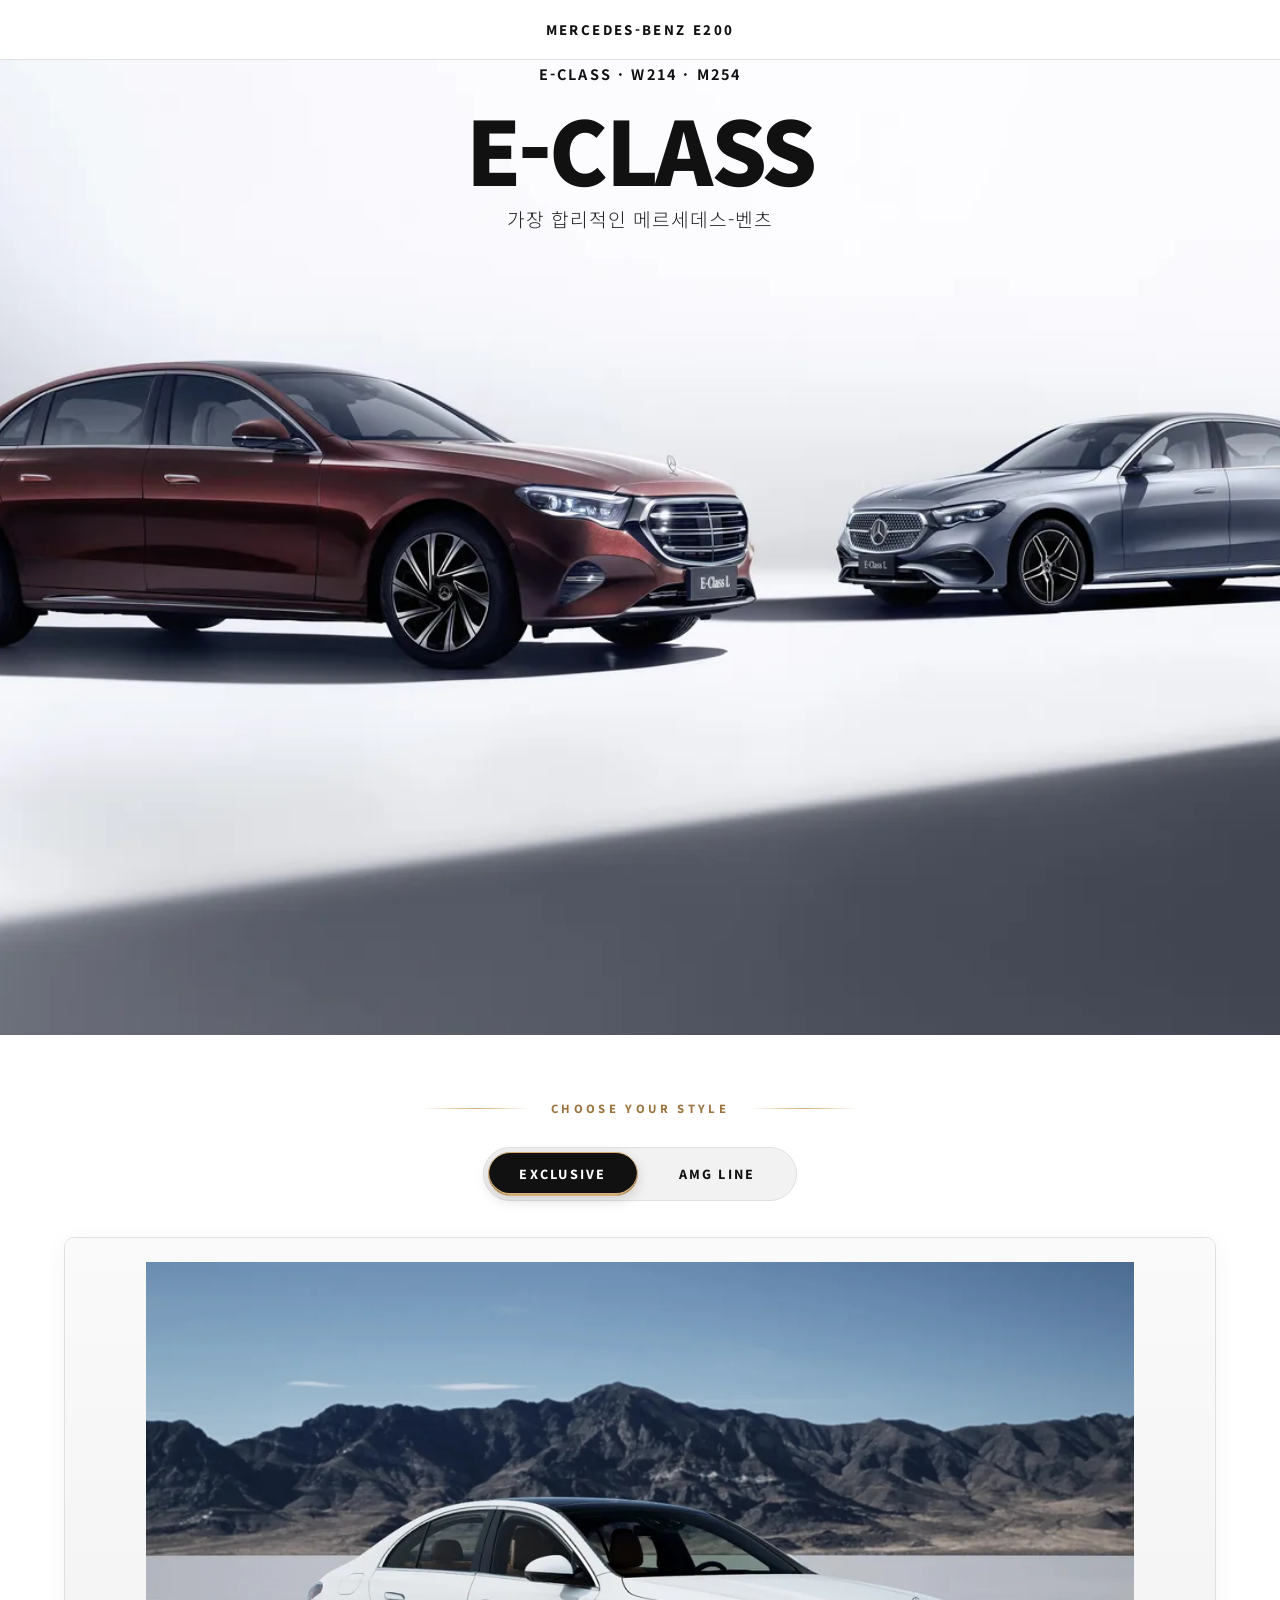
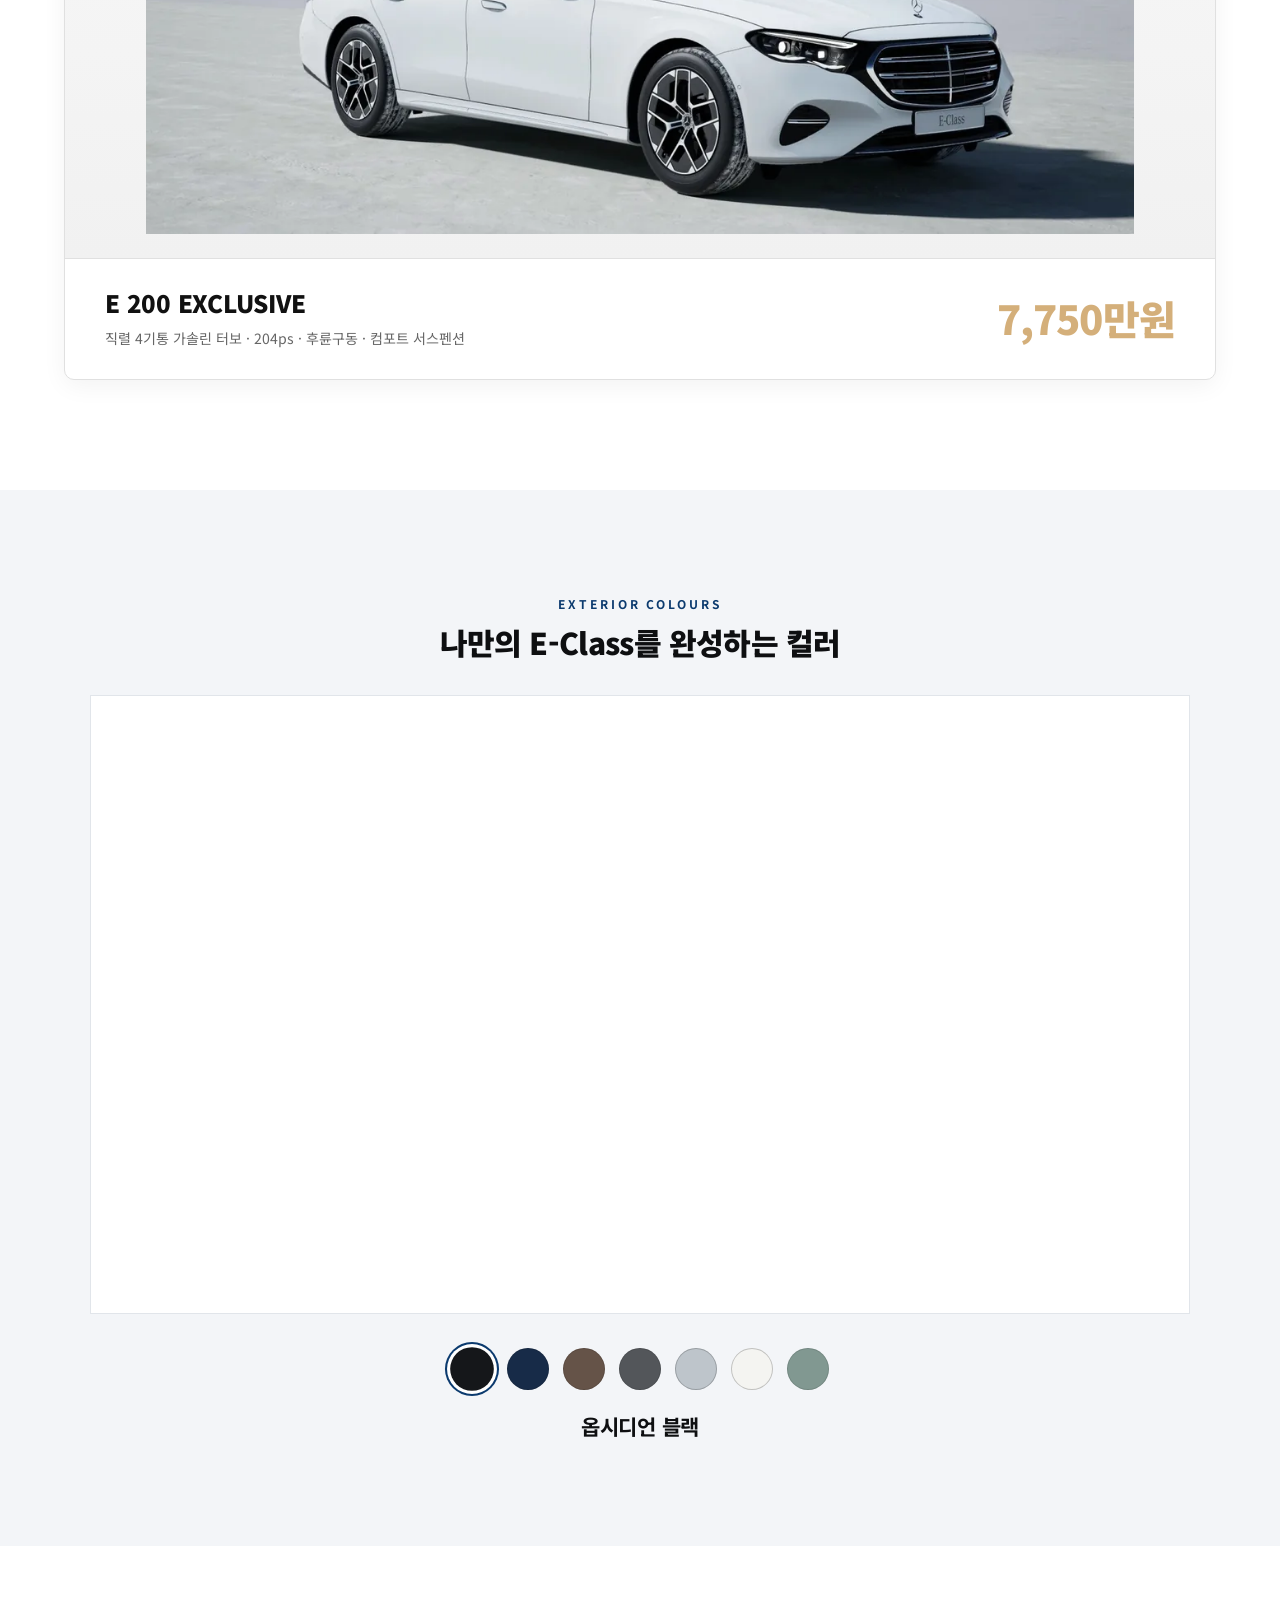
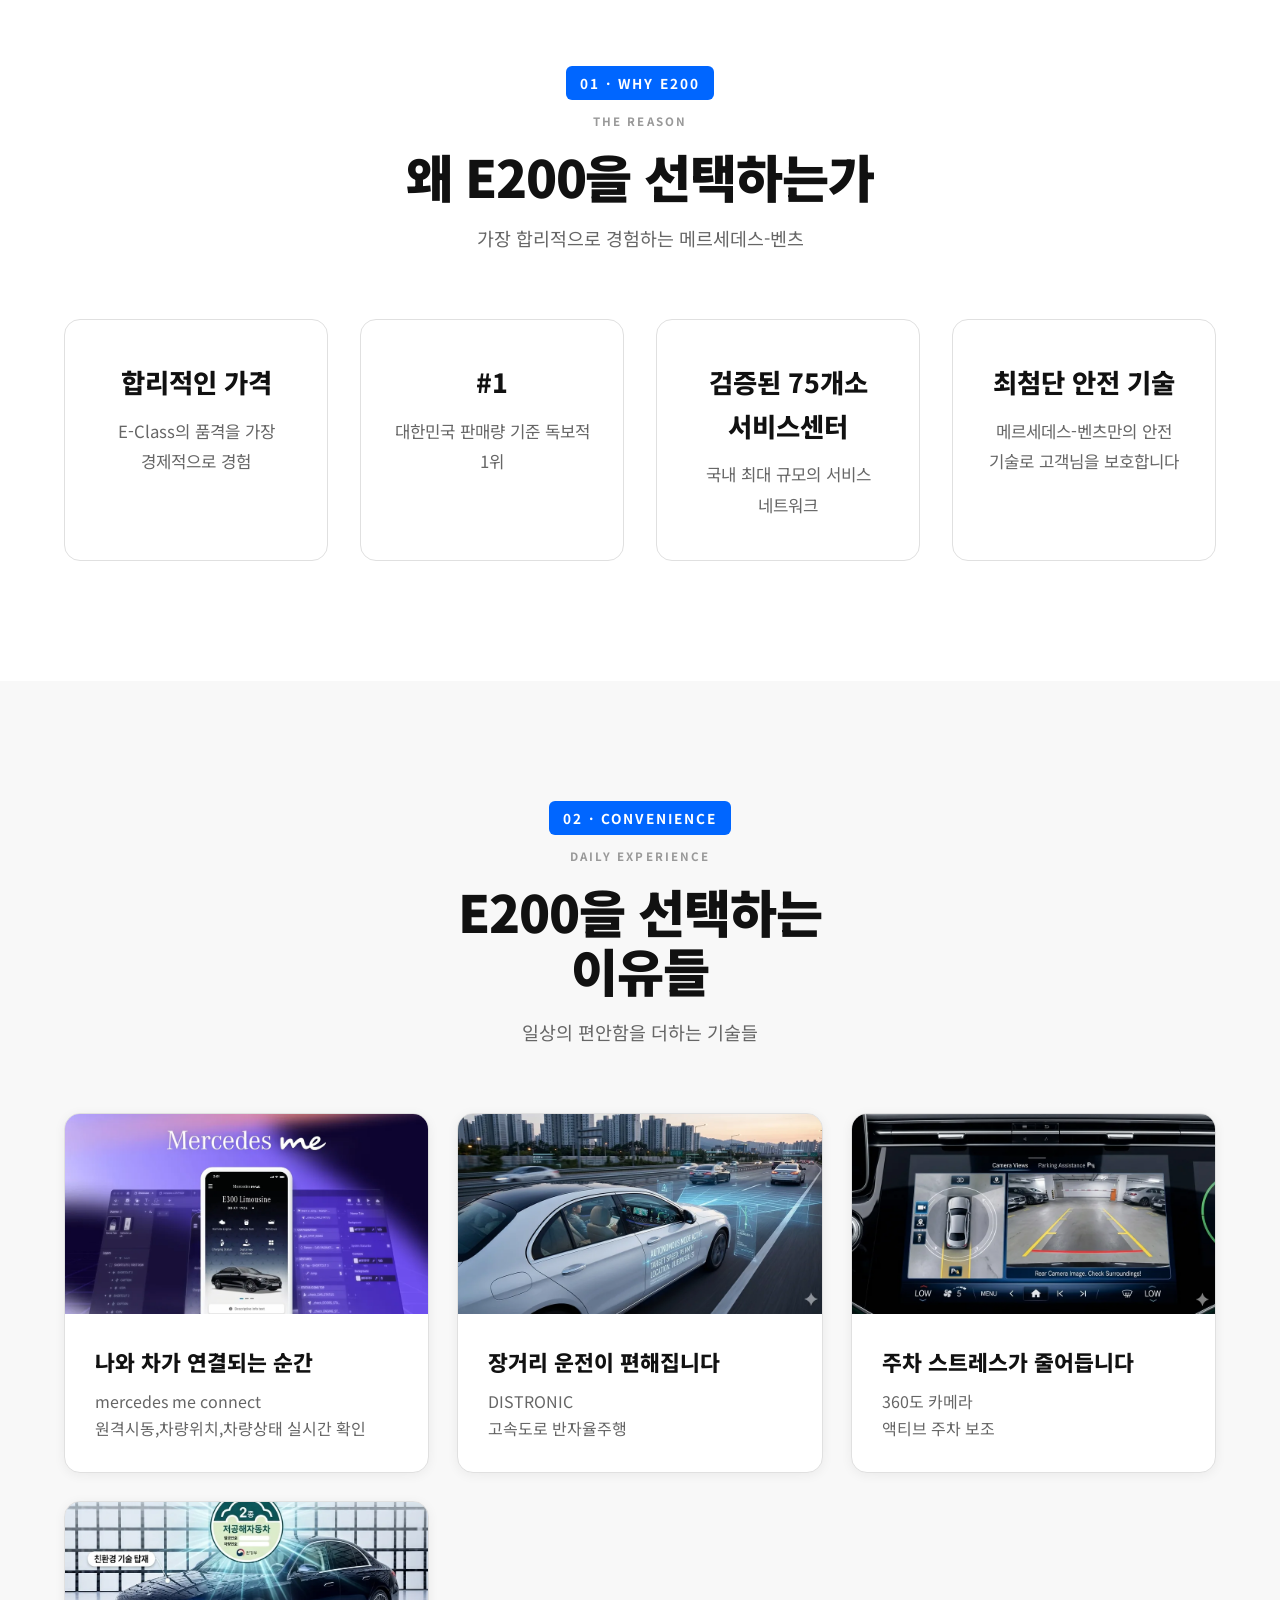
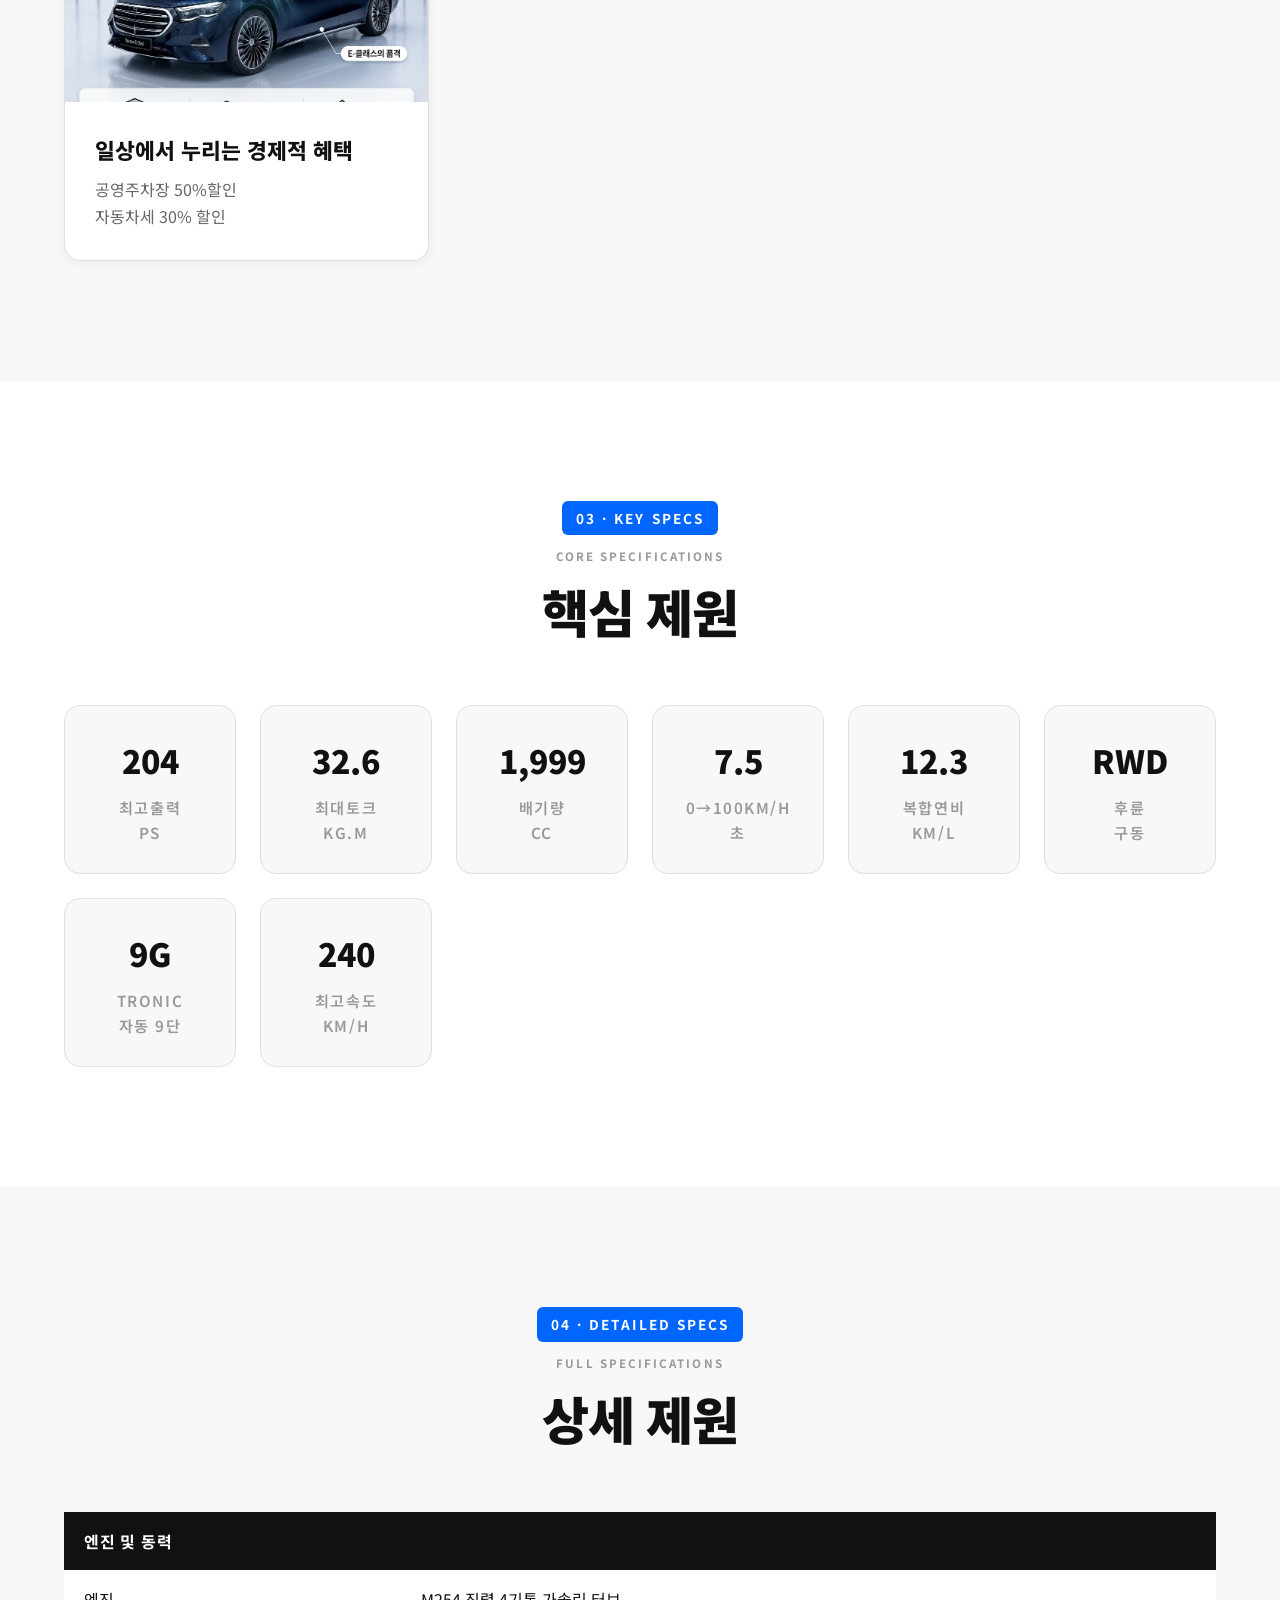
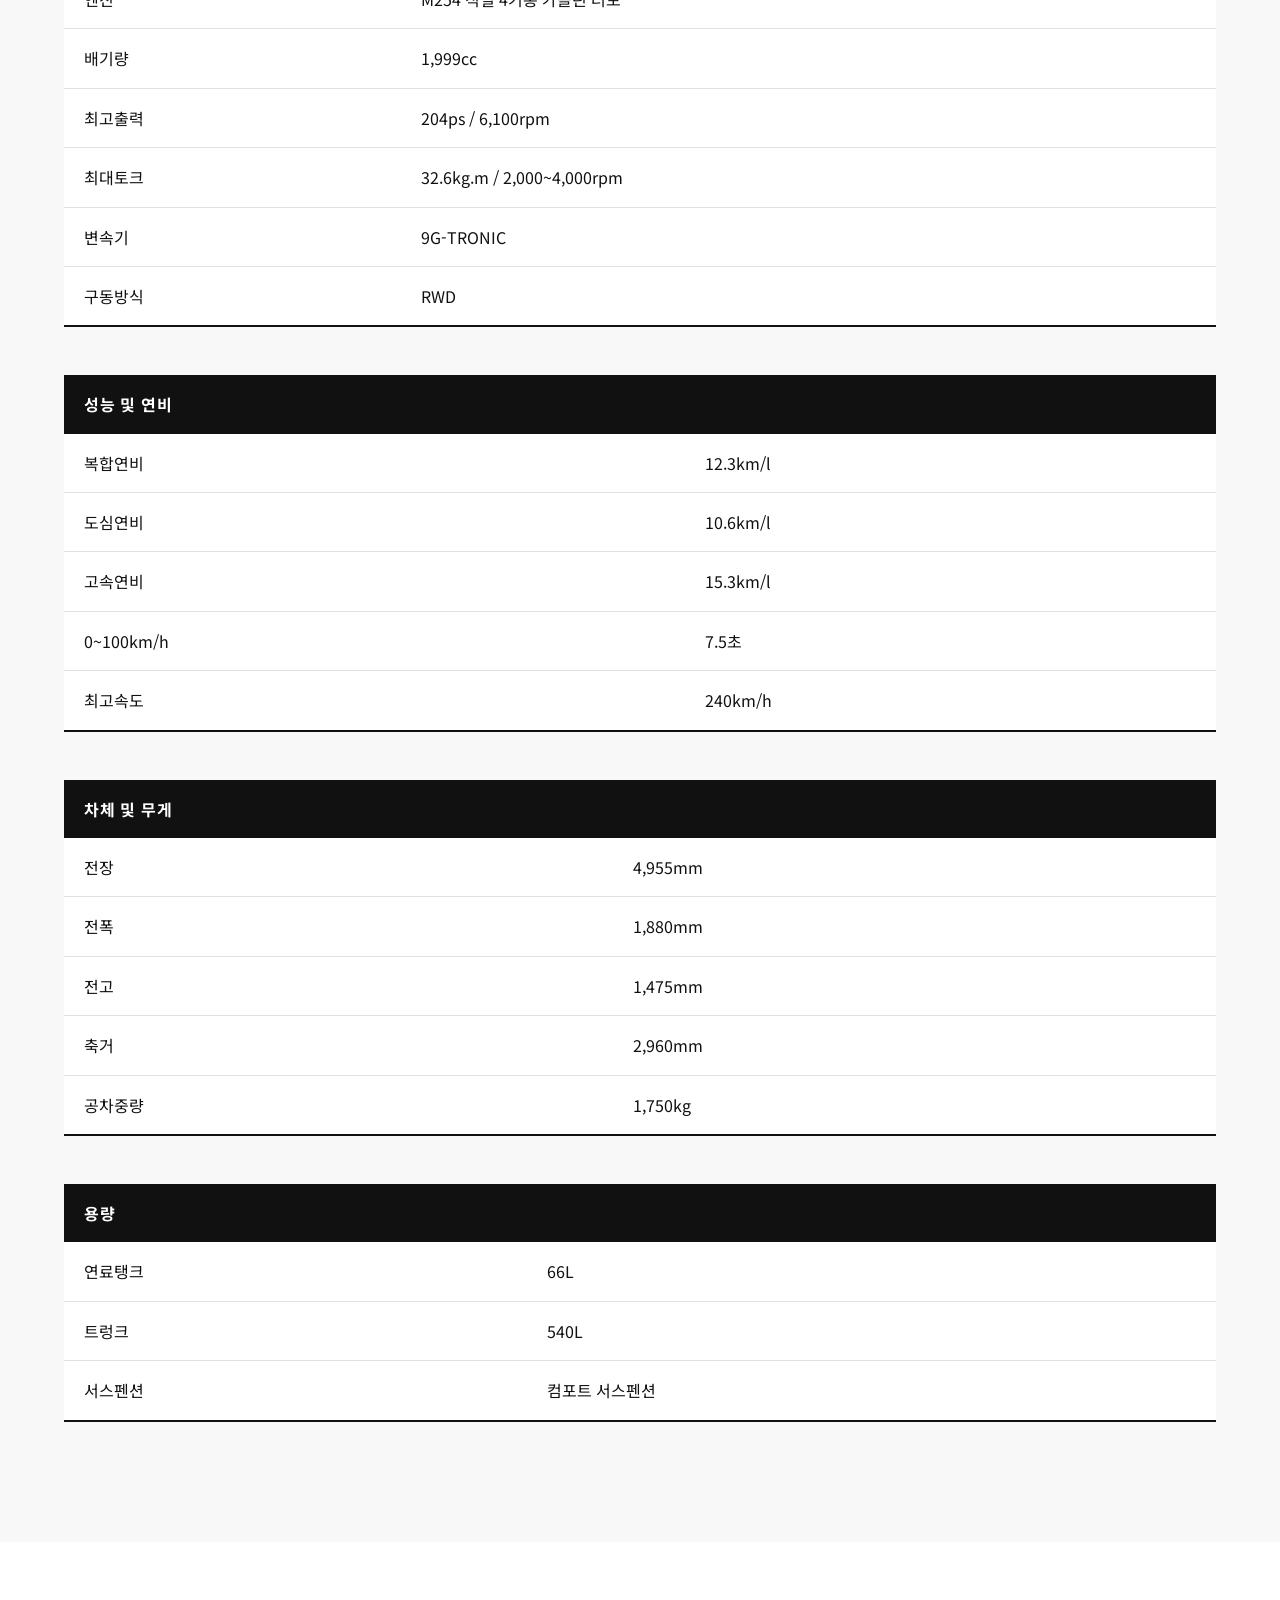
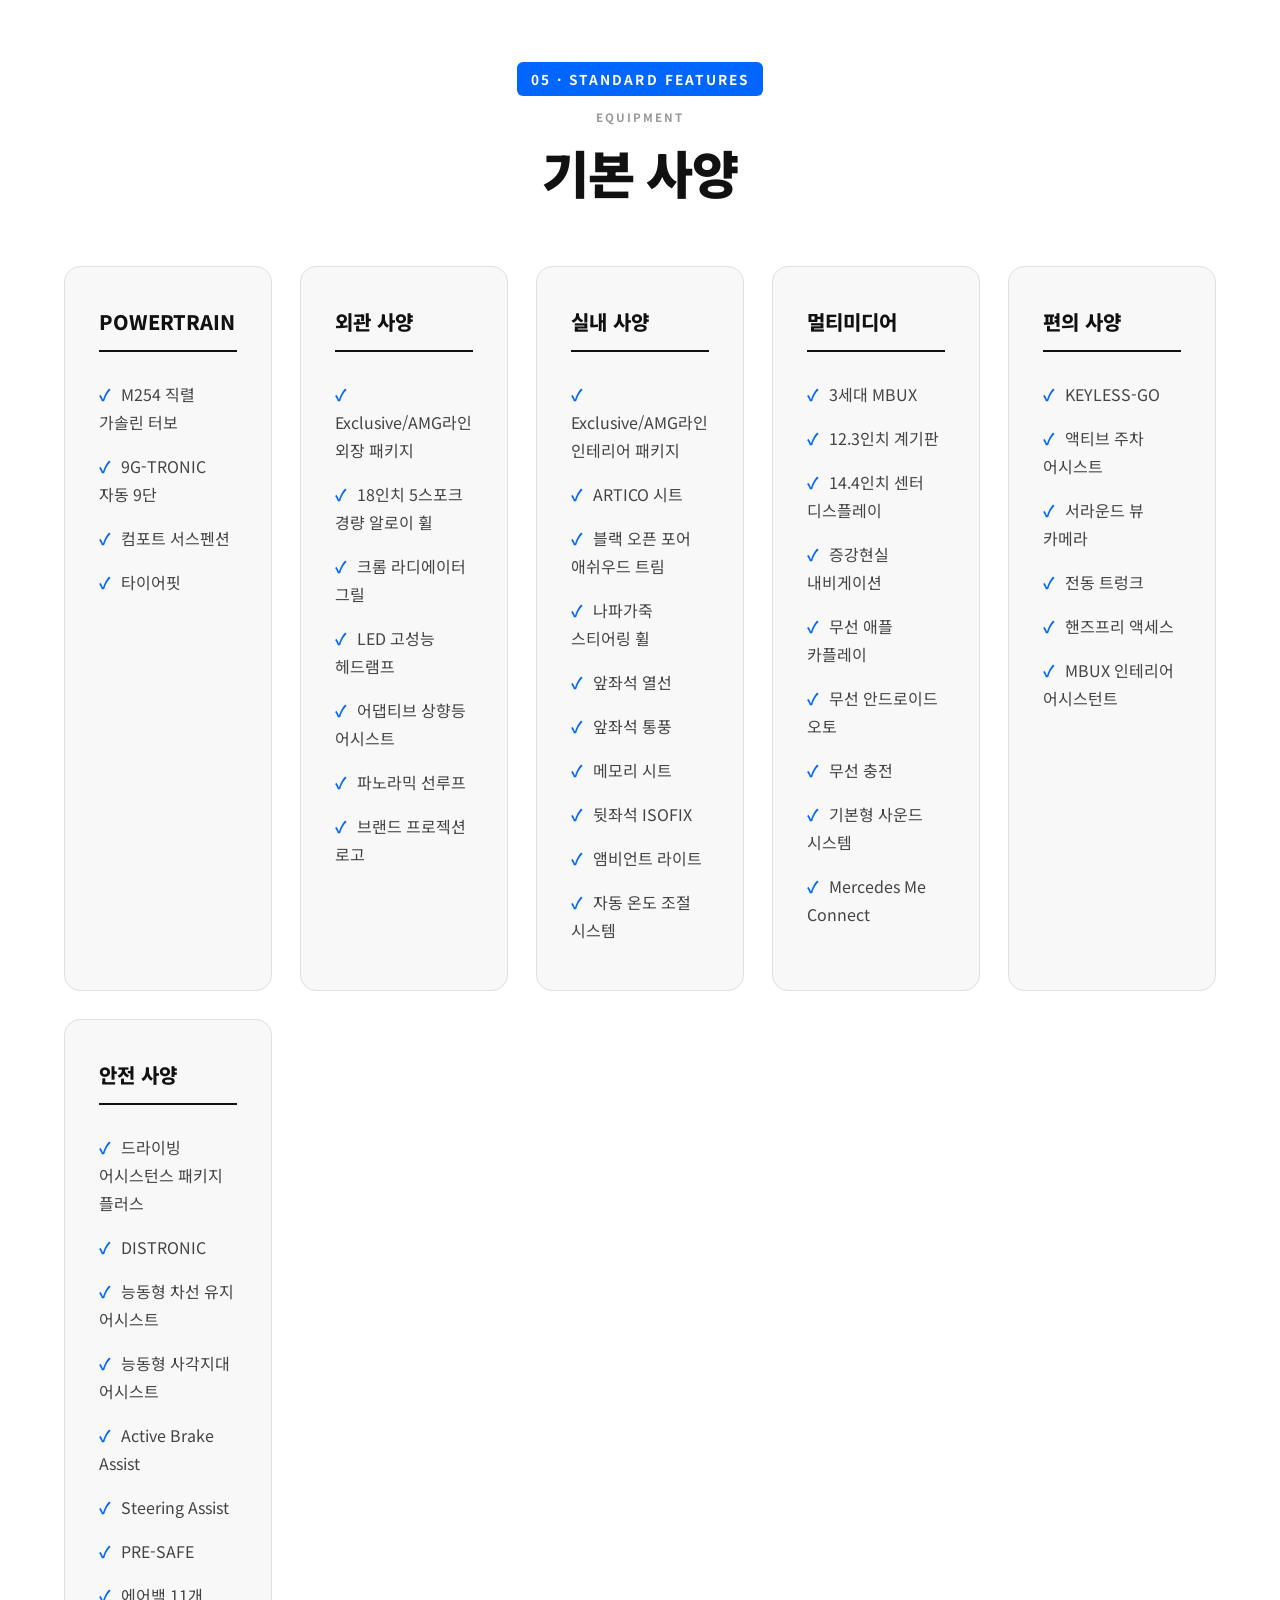
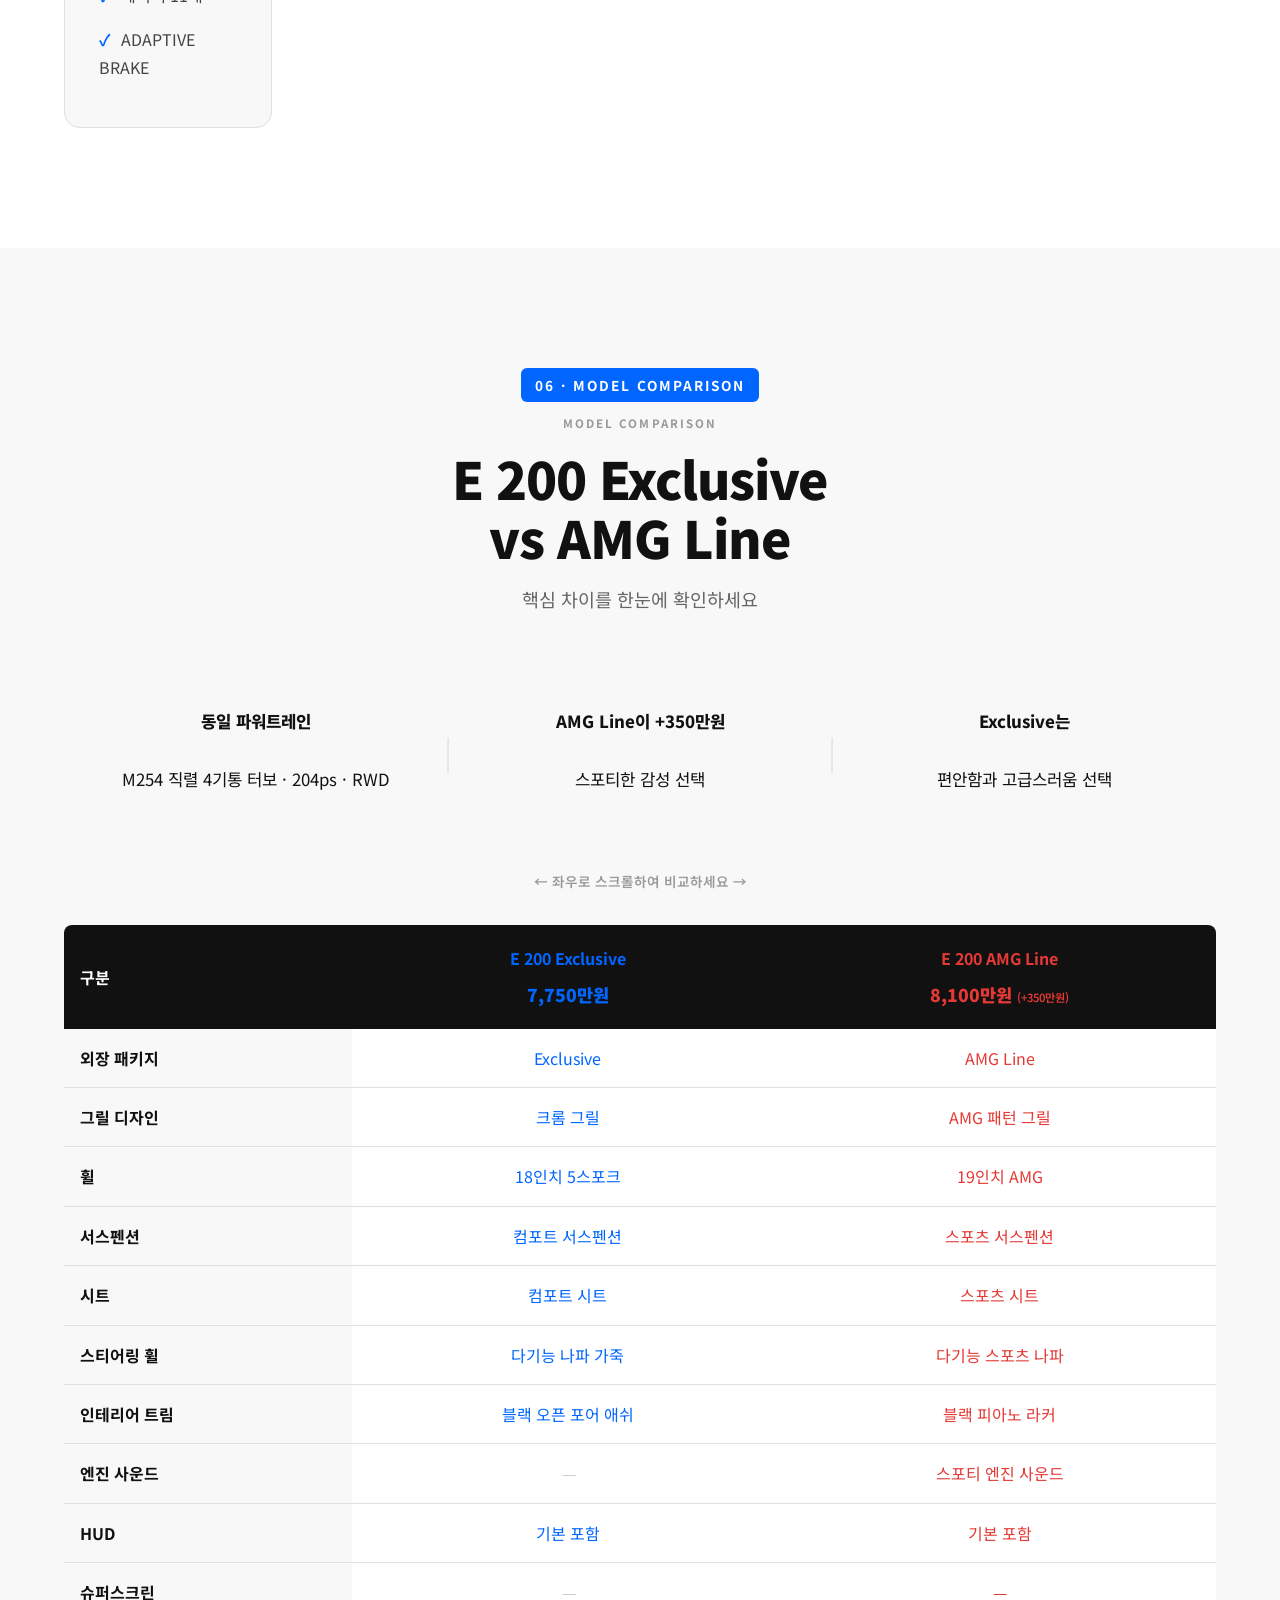
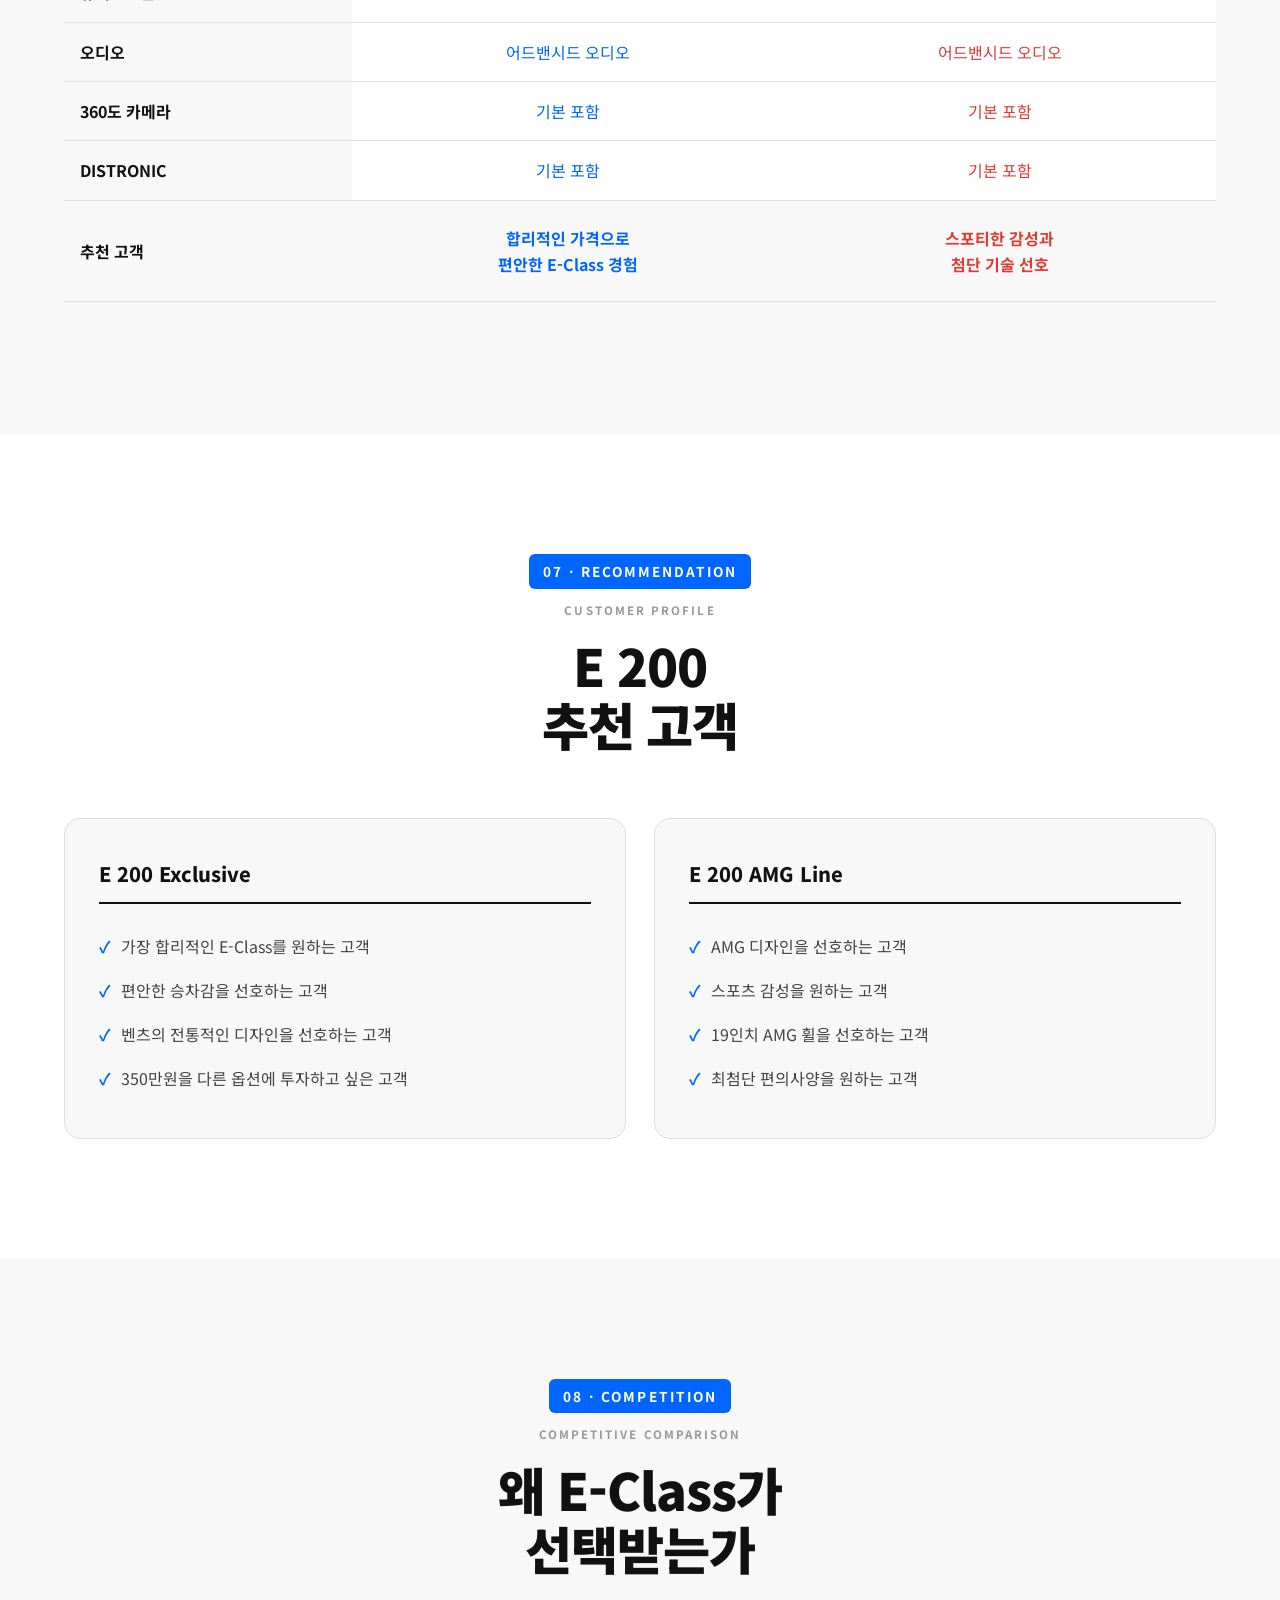
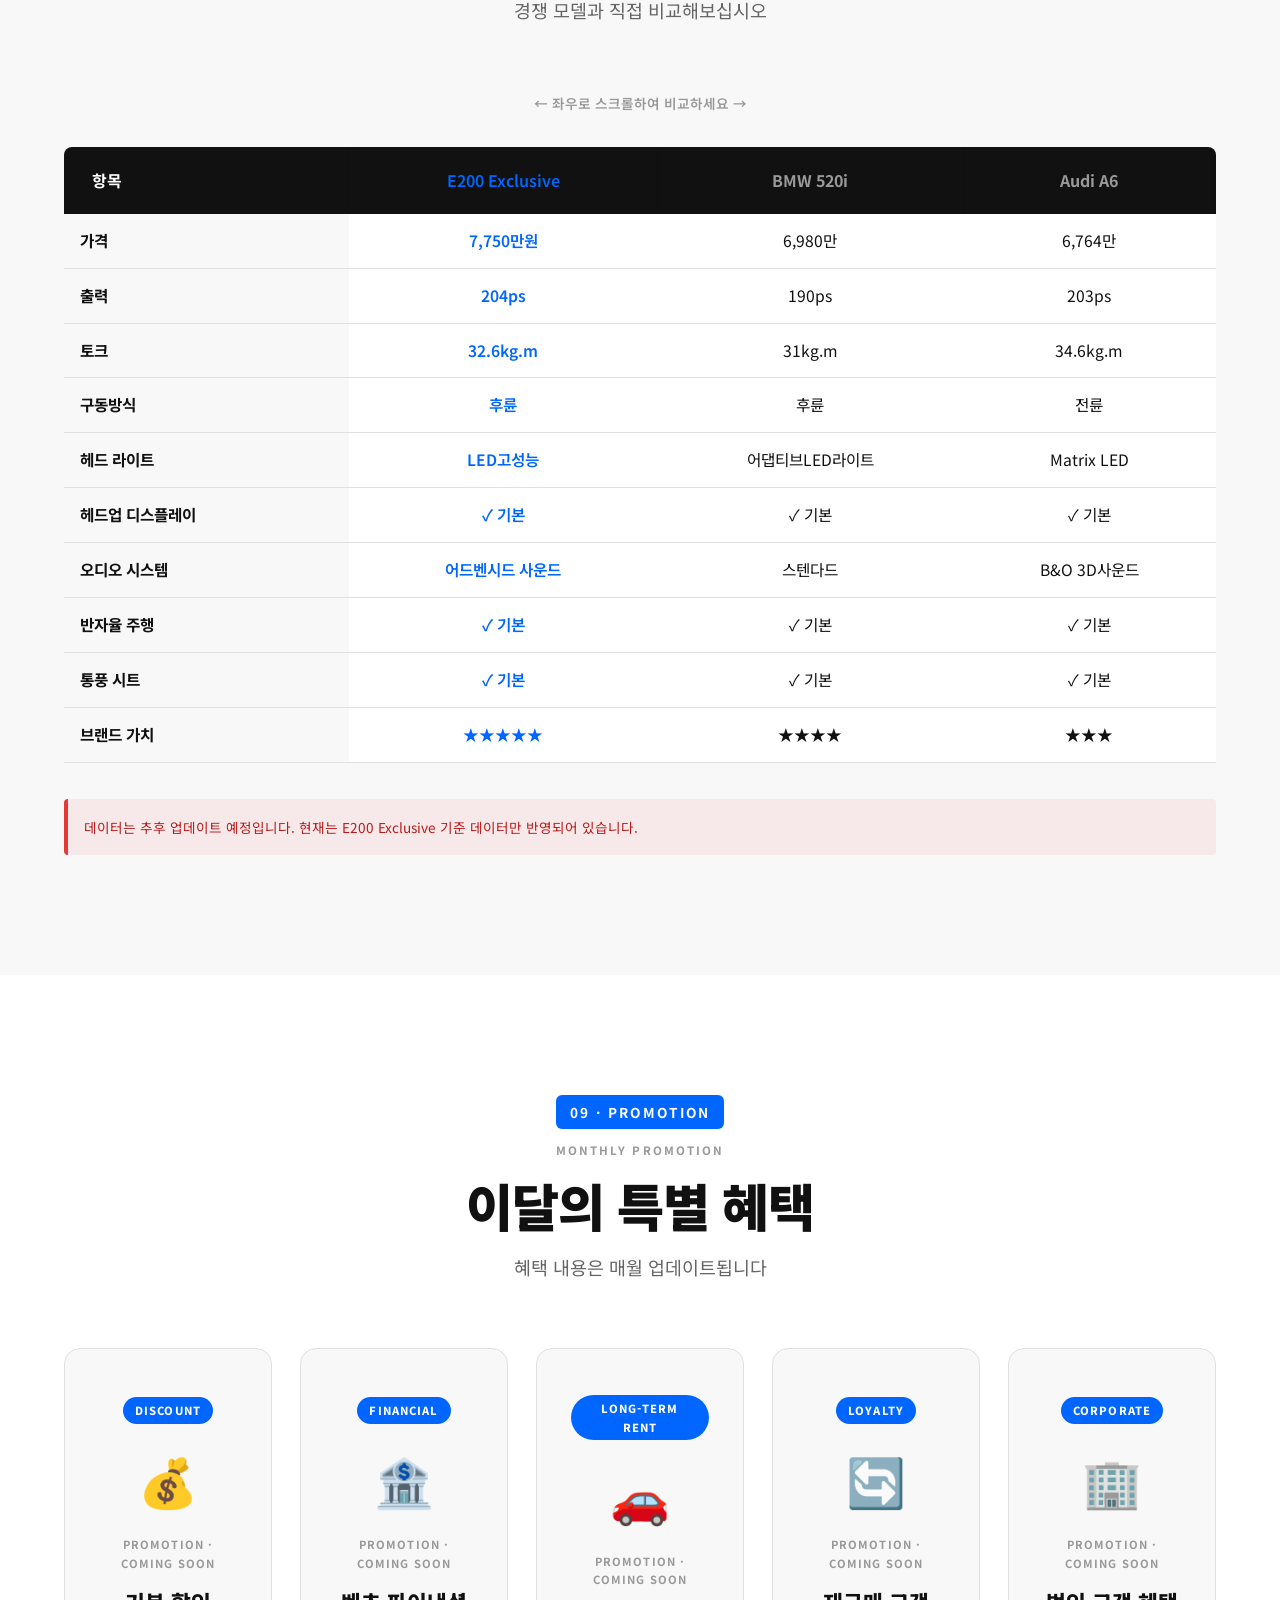
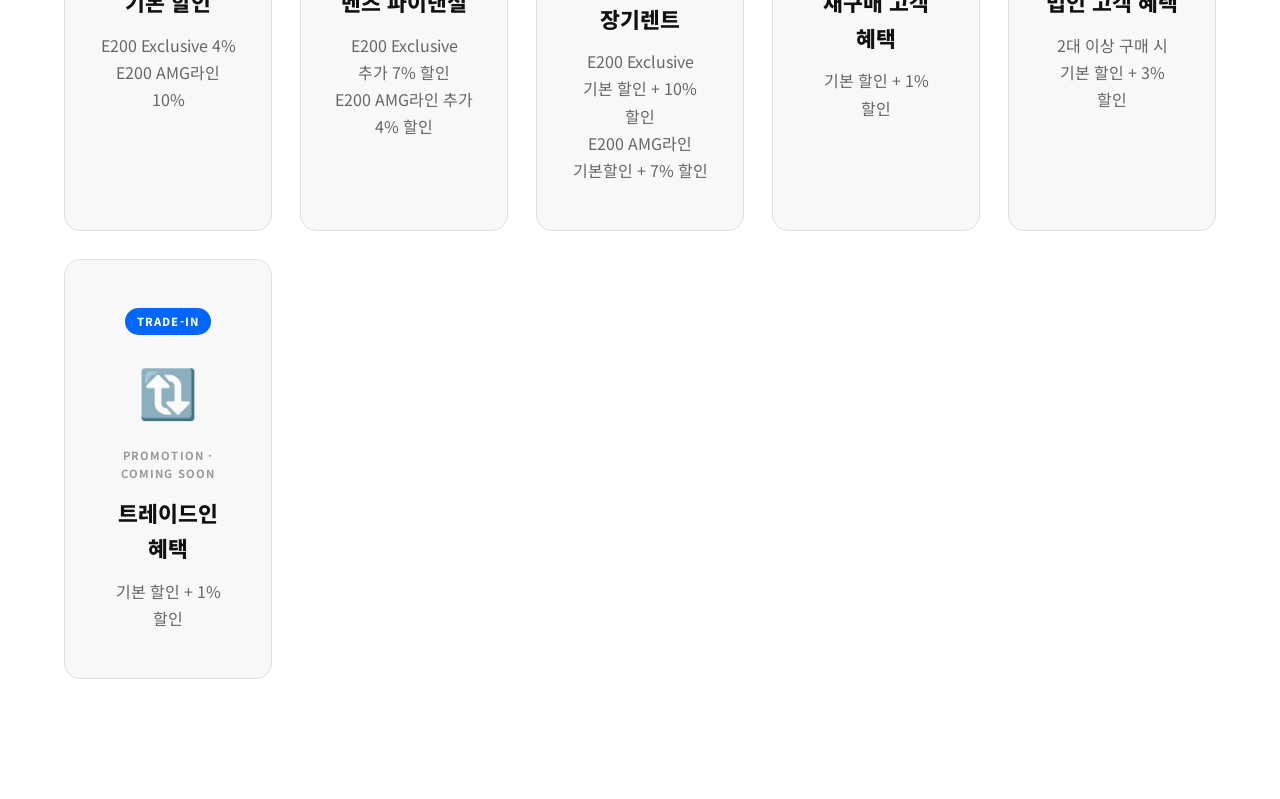
==== e200.html @ 34765e2f "E200/E300/E220d/E450: add Exterior Colours section + image optimization - Exterior Colours section (" ====
<!DOCTYPE html>
<html lang="ko">
<head>
<meta charset="UTF-8">
<meta name="viewport" content="width=device-width, initial-scale=1.0">
<!-- HERO 이미지 우선 로딩 — 아래 IMAGES.hero / IMG_OPT_WIDTHS와 같은 파일이라 한 번만 내려받습니다 -->
<link rel="preload" as="image" type="image/webp" fetchpriority="high" href="images/e-class/opt/e-front-1920.webp"
  imagesrcset="images/e-class/opt/e-front-960.webp 960w, images/e-class/opt/e-front-1200.webp 1200w, images/e-class/opt/e-front-1600.webp 1600w, images/e-class/opt/e-front-1920.webp 1920w" imagesizes="100vw">
<title>E200 AVANTGARDE | Mercedes-Benz</title>
<!-- S-Core Dream (에스코어드림) – Google Fonts 미지원, Noto Sans KR로 대체 후 font-feature 최적화 -->
<link rel="preconnect" href="https://fonts.googleapis.com">
<link rel="preconnect" href="https://fonts.gstatic.com" crossorigin>
<link href="https://fonts.googleapis.com/css2?family=Noto+Sans+KR:wght@300;400;500;700;800;900&display=swap" rel="stylesheet">

<!-- ============================================================
     이미지 URL 관리 영역
     ============================================================ -->
<script>
/* ==================================================
   IMAGE OPT — 이미지 용량·로딩 최적화
   - 아래 IMAGES 값은 이 페이지와 같은 저장소(images/e-class/opt/)의 최적화 WebP 파일입니다.
     (github.com 이미지 주소는 방문자가 많을 때 GitHub 요청 제한으로 막힐 수 있어 같은 사이트에서 제공)
   - IMG_OPT_WIDTHS에 등록된 이미지는 화면 크기에 맞는 파일(960px / 1600px 등)만 내려받습니다.
   - 새 이미지를 GitHub 주소로 넣어도 그대로 동작합니다(반응형만 적용 안 됨).
   ================================================== */
const IMG_OPT_WIDTHS = {"autodrive": [960, 1200, 1399], "burmester-e200": [960, 1008], "e-front": [960, 1200, 1600, 1920], "e-interior": [960, 1200, 1600], "e200-amgline": [960, 1200, 1600], "e200-exclusive": [960, 1200, 1600], "mercedes-me": [960, 1200, 1600], "parking-camera": [960, 1200, 1408], "safety": [960, 1200, 1365]};
const IMG_SIZES = { hero: '100vw', trim: '(max-width: 1240px) 92vw, 1150px', wide: '(max-width: 1240px) 92vw, 1150px', card: '(max-width: 768px) 100vw, 50vw', compare: '(max-width: 768px) 50vw, 30vw' };
function optImg(img, url, sizes){
  const m = String(url || '').match(/^(.*images\/e-class\/opt\/)([a-z0-9-]+)-(\d+)\.webp$/);
  const ws = m && IMG_OPT_WIDTHS[m[2]];
  img.decoding = 'async';
  if(!ws || ws.length < 2){ img.removeAttribute('srcset'); img.removeAttribute('sizes'); return; }
  img.sizes = sizes || IMG_SIZES.card;
  img.srcset = ws.map(w => `${m[1]}${m[2]}-${w}.webp ${w}w`).join(', ');
}

const IMAGES = {
  hero:               "images/e-class/opt/e-front-1920.webp",   // S1 히어로 · 차량 사진
  digitalLight:       "images/e-class/opt/mercedes-me-1600.webp",   // S3 카드 1 · 디지털 라이트
  distronic:          "images/e-class/opt/autodrive-1399.webp",   // S3 카드 2 · 디스트로닉
  parking:            "images/e-class/opt/parking-camera-1408.webp",   // S3 카드 3 · 주차 보조
  burmester:          "images/e-class/opt/burmester-e200-1008.webp",   // S3 카드 4 · 부메스터
  interior:           "images/e-class/opt/e-interior-1600.webp",   // S7 인테리어
  safety:             "images/e-class/opt/safety-1365.webp",   // S8 안전

  /* ── TRIM SELECTOR 이미지 (비어 있으면 플레이스홀더 표시) ── */
  exclusiveExterior:  "images/e-class/opt/e200-exclusive-1600.webp",   // E200 EXCLUSIVE 외관 이미지
  amgExterior:        "images/e-class/opt/e200-amgline-1600.webp",   // E200 AMG LINE 외관 이미지
};

/* 이미지 주소 입력 안내
   - raw.githubusercontent.com 직접 주소를 권장합니다.
     (github.com/.../blob/... 주소를 붙여넣어도 자동으로 직접 주소로 변환됩니다)
   - GitHub에서 같은 파일명으로 이미지를 교체했는데 예전 이미지가 보이면
     아래 IMAGE_CACHE_VERSION 값을 바꿔주세요 (예: "20261014b").
   - 이미지가 안 보이면 F12 콘솔에서 checkAllImageLinks() 를 실행하면
     키별 상태를 표로 확인할 수 있습니다. */
const IMAGE_CACHE_VERSION = "20261014";
</script>

<!-- ============================================================
     트림 선택 데이터 (TRIM SELECTOR)
     가격·사양이 바뀌면 이 영역만 수정하면 화면에 자동 반영됩니다.
     ============================================================ -->
<script>
const TRIM_DATA = {
  exclusive: {
    key: "exclusive",
    label: "EXCLUSIVE",
    name: "E 200 EXCLUSIVE",
    price: "7,750만원",
    description: "직렬 4기통 가솔린 터보 · 204ps · 후륜구동 · 컴포트 서스펜션",
    image: IMAGES.exclusiveExterior,
    placeholder: "EXCLUSIVE EXTERIOR IMAGE"
  },
  amg: {
    key: "amg",
    label: "AMG LINE",
    name: "E 200 AMG LINE",
    price: "8,100만원",   // 기존 E200 페이지(히어로 카드·S7 비교표) 기재 가격
    description: "직렬 4기통 가솔린 터보 · 204ps · 후륜구동 · 스포츠 서스펜션",   // 기존 S7 비교표 기준
    image: IMAGES.amgExterior,
    placeholder: "AMG LINE EXTERIOR IMAGE"
  }
};
const TRIM_DEFAULT = "exclusive";
</script>

<!-- ============================================================
     경쟁차 비교 데이터
     ============================================================ -->
<script>
const COMPARE_DATA = {
  headers: ["항목", "E200 \nExclusive", "BMW 520i ", "Audi A6 "],
  highlight: 1,
  rows: [
    { label: "가격",              values: ["7,750만원", "6,980만", "6,764만"] },
    { label: "출력",              values: ["204ps",     "190ps", "203ps"] },
    { label: "토크",              values: ["32.6kg.m",  "31kg.m", "34.6kg.m"] },
    { label: "구동방식",          values: ["후륜","후륜", "전륜"] },
    { label: "헤드 라이트",     values: ["LED고성능",   "어댑티브LED라이트", "Matrix LED"] },
    { label: "헤드업 디스플레이", values: ["✓ 기본",   "✓ 기본", "✓ 기본"] },
    { label: "오디오 시스템",     values: ["어드벤시드 사운드","스텐다드"," B&O 3D사운드"] },
    { label: "반자율 주행",       values: ["✓ 기본", "✓ 기본", "✓ 기본"] },
    { label: "통풍 시트",         values: ["✓ 기본",   "✓ 기본", "✓ 기본"] },
    { label: "브랜드 가치",       values: ["★★★★★",  "★★★★", "★★★"] },
  ]
};
</script>

<!-- ============================================================
     프로모션 데이터
     ============================================================ -->
<script>
const PROMO_DATA = [
  { icon: "💰", title: "기본 할인",        content: "E200 Exclusive 4%<br>E200 AMG라인 10%", tag: "DISCOUNT" },
  { icon: "🏦", title: "벤츠 파이낸셜",   content: "E200 Exclusive 추가 7% 할인<br>E200 AMG라인 추가 4% 할인", tag: "FINANCIAL" },
  { icon: "🚗", title: "장기렌트",         content: "E200 Exclusive<br>기본 할인 + 10% 할인<br>E200 AMG라인<br>기본할인 + 7% 할인", tag: "LONG-TERM RENT" },
  { icon: "🔄", title: "재구매 고객 혜택", content: "기본 할인 + 1% 할인", tag: "LOYALTY" },
  { icon: "🏢", title: "법인 고객 혜택",   content: "2대 이상 구매 시 기본 할인 + 3% 할인", tag: "CORPORATE" },
  { icon: "🔃", title: "트레이드인 혜택",  content: "기본 할인 + 1% 할인", tag: "TRADE-IN" },
];
</script>

<style>
/* ============================================================
   RESET & BASE
   ============================================================ */
*, *::before, *::after { box-sizing: border-box; margin: 0; padding: 0; }
html { scroll-behavior: smooth; font-size: 16px; }
body {
  font-family: 'Noto Sans KR', 'Apple SD Gothic Neo', 'Malgun Gothic',
               'Segoe UI', sans-serif;
  background: #FFFFFF;
  color: #111111;
  line-height: 1.65;
  overflow-x: hidden;
  word-break: keep-all;
  -webkit-font-smoothing: antialiased;
}

/* ============================================================
   DESIGN TOKENS
   ============================================================ */
:root {
  --blue:   #0066FF;
  --red:    #E53935;
  --black:  #111111;
  --gold:   #D4AF7A;
  --gray1:  #F8F8F8;
  --gray2:  #F2F2F2;
  --gray3:  #E0E0E0;
  --gray4:  #999999;
  --white:  #FFFFFF;
  --shadow-sm: 0 2px 12px rgba(0,0,0,.06);
  --shadow-md: 0 8px 32px rgba(0,0,0,.10);
  --shadow-lg: 0 20px 60px rgba(0,0,0,.14);
  --radius: 16px;
  --section-gap: 120px;
}

/* ============================================================
   TYPOGRAPHY
   ============================================================ */
.label-en {
  font-size: .72rem; font-weight: 700;
  letter-spacing: .18em; text-transform: uppercase; color: var(--gray4);
}
h1 { font-size: clamp(3rem, 8vw, 6.5rem); font-weight: 900; line-height: 1.05; letter-spacing: -.03em; }
h2 { font-size: clamp(2rem, 4vw, 3.2rem); font-weight: 900; line-height: 1.15; letter-spacing: -.02em; }
h3 { font-size: clamp(1.25rem, 2.5vw, 1.65rem); font-weight: 800; }
p  { color: #444; font-size: clamp(1rem, 1.9vw, 1.1rem); line-height: 1.8; }

/* ============================================================
   UTILITY
   ============================================================ */
.container { max-width: 1200px; margin: 0 auto; padding: 0 24px; }
.red  { color: var(--red); }
.blue { color: var(--blue); }
.section { padding: var(--section-gap) 0; }
.section-alt { background: var(--gray1); }
.tag {
  display: inline-block; padding: 4px 14px; border-radius: 100px;
  font-size: .72rem; font-weight: 700; letter-spacing: .12em; text-transform: uppercase;
}
.tag-blue { background: rgba(0,102,255,.08); color: var(--blue); }
.tag-red  { background: rgba(229,57,53,.08);  color: var(--red); }

/* ============================================================
   IMAGE PLACEHOLDER
   ============================================================ */
.img-box {
  width: 100%; background: #F5F5F5; border: 2px dashed #CCCCCC;
  display: flex; align-items: center; justify-content: center;
  color: #AAAAAA; font-size: .85rem; font-weight: 600;
  letter-spacing: .1em; text-transform: uppercase;
  position: relative; overflow: hidden;
}
.img-box img { position: absolute; inset: 0; width: 100%; height: 100%; object-fit: cover; }
.img-box span { position: relative; z-index: 1; pointer-events: none; }

/* ============================================================
   SCROLL REVEAL
   ============================================================ */
.reveal { opacity: 0; transform: translateY(36px); transition: opacity .7s ease, transform .7s ease; }
.reveal.visible { opacity: 1; transform: none; }
.reveal-delay-1 { transition-delay: .1s; }
.reveal-delay-2 { transition-delay: .2s; }
.reveal-delay-3 { transition-delay: .3s; }
.reveal-delay-4 { transition-delay: .4s; }

/* ============================================================
   HEADER
   ============================================================ */
.site-header {
  position: fixed; top: 0; left: 0; right: 0; z-index: 1000;
  background: rgba(255,255,255,.92); backdrop-filter: blur(16px);
  border-bottom: 1px solid var(--gray3);
  display: flex; align-items: center; justify-content: center;
  padding: 0 32px; height: 60px; transition: box-shadow .3s;
}
.site-header.scrolled { box-shadow: var(--shadow-sm); }
.header-logo { font-size: .82rem; font-weight: 800; letter-spacing: .18em; color: var(--black); text-transform: uppercase; }

/* ============================================================
   S1 · HERO — BASE (공통 기본 스타일)
   ============================================================ */
#hero {
  position: relative;
  display: flex;
  flex-direction: column;
  align-items: center;
  justify-content: flex-start;
  min-height: 100svh;
  background: var(--black);
  overflow: hidden;
  text-align: center;
  padding-top: 60px;
}
.hero-media {
  position: absolute;
  inset: 0;
  width: 100%; 
  height: 100%;
  z-index: 0;
}
.hero-media img {
  width: 100%; 
  height: 100%;
  object-fit: cover;
  object-position: center center;
  display: block;
}
.hero-media::after {
  content: '';
  position: absolute;
  inset: 0;
  background: none;
  z-index: 1;
}
.hero-content {
  position: relative;
  z-index: 2;
  color: var(--white);
  max-width: 100%;
  animation: fadeIn 1s ease-in;
  display: flex;
  flex-direction: column;
  align-items: center;
  justify-content: flex-start;
  width: 100%;
  padding: 0;
}
.hero-label {
  display: inline-block;
  margin-bottom: 12px;
  padding: 8px 20px;
  background: rgba(255,255,255,.08);
  border: 1px solid rgba(255,255,255,.2);
  border-radius: 100px;
  font-size: .85rem;
  font-weight: 700;
  letter-spacing: .15em;
  text-transform: uppercase;
  backdrop-filter: blur(8px);
  animation: fadeIn 1s ease-in .1s backwards;
  color: var(--white);
  text-shadow: 0 2px 8px rgba(0,0,0,.5);
}
.hero-title-wrap {
  position: relative;
  width: 100%;
  padding: 0;
  background: none;
  backdrop-filter: none;
  text-align: center;
}
.hero-title {
  margin-bottom: 0;
  animation: fadeIn 1s ease-in .2s backwards;
}
.hero-title h1 {
  color: var(--white);
  font-size: clamp(2.5rem, 10vw, 6.5rem);
  font-weight: 900;
  line-height: 1.05;
  letter-spacing: -.03em;
  margin-bottom: 8px;
  text-shadow: 0 5px 18px rgba(0,0,0,.95);
}
.hero-title p {
  color: rgba(255,255,255,.75);
  font-size: clamp(1rem, 2vw, 1.2rem);
  font-weight: 300;
  letter-spacing: .05em;
  text-shadow: 0 3px 12px rgba(0,0,0,.9);
}
.hero-badge {
  display: none;
}

/* ============================================================
   S1-B · TRIM SELECTOR (EXCLUSIVE / AMG LINE) — E300 디자인 기준
   ============================================================ */
#trim { background: var(--white); }
.trim-section {
  max-width: 1200px;
  margin: 0 auto;
  padding: 64px 24px 110px;
  background: var(--white);
  text-align: center;
}
.trim-topline {
  display: flex; align-items: center; justify-content: center;
  gap: 20px; margin-bottom: 30px;
}
.trim-topline-line {
  flex: 1; max-width: 110px; height: 1px;
  background: linear-gradient(90deg, transparent, var(--gold), transparent);
}
.trim-topline-label {
  font-size: .7rem; font-weight: 800; letter-spacing: .3em;
  text-transform: uppercase; color: #9b7440;
}
/* 버튼 (캡슐형 segmented control) */
.trim-tabs {
  display: inline-flex; gap: 4px; padding: 4px;
  background: var(--gray2); border: 1px solid var(--gray3);
  border-radius: 100px; margin-bottom: 36px;
}
.trim-tab {
  appearance: none; -webkit-appearance: none;
  min-width: 150px; padding: 12px 28px;
  border: 1px solid transparent; border-radius: 100px;
  background: transparent; color: var(--black);
  font-family: inherit; font-size: .78rem; font-weight: 800;
  letter-spacing: .18em; text-transform: uppercase; white-space: nowrap;
  cursor: pointer; -webkit-tap-highlight-color: transparent;
  transition: background-color .22s ease, color .22s ease, border-color .22s ease, box-shadow .22s ease;
}
.trim-tab:hover { background: var(--white); border-color: rgba(212,175,122,.55); }
.trim-tab:focus-visible { outline: 2px solid var(--gold); outline-offset: 2px; }
.trim-tab.active {
  background: var(--black); color: var(--white);
  border-color: var(--gold);
  box-shadow: 0 4px 14px rgba(0,0,0,.14), inset 0 -2px 0 var(--gold);
}
.trim-tab.active:hover { background: #000; }
/* 대형 이미지 카드 */
.trim-hero {
  max-width: 1160px; margin: 0 auto;
  background: var(--white);
  border: 1px solid var(--gray3);
  border-radius: 10px;
  overflow: hidden;
  box-shadow: 0 6px 24px rgba(0,0,0,.05);
}
.trim-main-image {
  position: relative;
  width: 100%;
  height: clamp(520px, 50vw, 620px);
  background: linear-gradient(180deg, #FAFAFA 0%, #F1F1F1 100%);
  display: flex; align-items: center; justify-content: center;
  overflow: hidden;
  transition: opacity .25s ease;
}
.trim-main-image img {
  position: absolute; inset: 0;
  width: 100%; height: 100%;
  object-fit: contain; object-position: center center;
  padding: 24px;
}
.trim-main-placeholder {
  display: flex; flex-direction: column; align-items: center; justify-content: center;
  gap: 12px; color: #B5B5B5;
  font-size: .8rem; font-weight: 700; letter-spacing: .22em; text-transform: uppercase;
}
.trim-main-placeholder::before {
  content: ""; width: 38px; height: 1px; background: var(--gold);
}
.trim-is-hidden { display: none !important; }
.trim-fading { opacity: 0 !important; }
/* 트림 정보 */
.trim-info {
  display: grid;
  grid-template-columns: 1fr auto;
  align-items: center;
  gap: 8px 32px;
  padding: 28px 40px 30px;
  border-top: 1px solid var(--gray3);
  text-align: left;
  transition: opacity .25s ease;
}
.trim-name {
  font-size: clamp(1.15rem, 2.2vw, 1.5rem);
  font-weight: 900; letter-spacing: -.01em; color: var(--black);
  line-height: 1.3;
}
.trim-price {
  grid-row: span 2;
  font-size: clamp(1.8rem, 3.6vw, 2.5rem);
  font-weight: 900; letter-spacing: -.02em; line-height: 1;
  color: var(--gold); white-space: nowrap;
}
.trim-desc { font-size: .88rem; line-height: 1.6; color: #666; }
@media (max-width: 768px) {
  .trim-section { padding: 48px 20px 72px; }
  .trim-topline { margin-bottom: 24px; }
  .trim-tabs { display: flex; width: 100%; max-width: 420px; margin: 0 auto 28px; }
  .trim-tab { flex: 1; min-width: 0; padding: 12px 10px; min-height: 44px; }
  .trim-main-image { height: auto; aspect-ratio: 4 / 3; }
  .trim-main-image img { padding: 12px; }
  .trim-info {
    grid-template-columns: 1fr; text-align: center;
    padding: 24px 20px 26px; gap: 8px;
  }
  .trim-name { order: 1; }
  .trim-price { grid-row: auto; order: 2; }
  .trim-desc { order: 3; }
}
@media (max-width: 480px) {
  .trim-section { padding: 40px 16px 60px; }
  .trim-tab { font-size: .7rem; letter-spacing: .12em; padding: 11px 6px; }
  .trim-main-image { aspect-ratio: 1 / 1; min-height: 280px; }
  .trim-name { font-size: 1.1rem; }
  .trim-price { font-size: 2rem; }
  .trim-desc { font-size: .82rem; }
}

/* ============================================================
   S2 · WHY SECTION
   ============================================================ */
.why-grid {
  display: grid;
  grid-template-columns: repeat(auto-fit, minmax(200px, 1fr));
  gap: 32px;
  margin-top: 64px;
}
.why-card {
  padding: 40px 32px;
  background: var(--white);
  border: 1px solid var(--gray3);
  border-radius: var(--radius);
  text-align: center;
  transition: all .4s ease;
  position: relative;
  overflow: hidden;
}
.why-card::before {
  content: '';
  position: absolute;
  top: 0; left: 0; right: 0;
  height: 4px;
  background: linear-gradient(90deg, var(--blue) 0%, var(--blue) 100%);
  transform: scaleX(0);
  transform-origin: left;
  transition: transform .6s ease;
}
.why-card:hover::before {
  transform: scaleX(1);
}
.why-card:hover {
  border-color: var(--blue);
  box-shadow: var(--shadow-md);
}
.why-card h3 {
  margin-bottom: 12px;
  color: var(--black);
}
.why-card p {
  color: #666;
  font-size: .95rem;
}

/* ============================================================
   S3 · CONVENIENCE FEATURES (2단 레이아웃)
   ============================================================ */
.feature-grid {
  display: grid;
  grid-template-columns: repeat(auto-fit, minmax(280px, 1fr));
  gap: 28px;
  margin-top: 64px;
}
.feature-card {
  position: relative;
  overflow: hidden;
  border-radius: var(--radius);
  background: var(--white);
  border: 1px solid var(--gray3);
  display: flex;
  flex-direction: column;
  transition: all .5s ease;
  box-shadow: var(--shadow-sm);
}
.feature-card:hover {
  box-shadow: var(--shadow-md);
  border-color: var(--blue);
}
.feature-card .img-box {
  position: relative;
  border: none;
  background: #DDD;
  width: 100%;
  height: 200px;
  display: flex;
  align-items: center;
  justify-content: center;
}
.feature-card .img-box img {
  position: absolute;
  inset: 0;
  width: 100%;
  height: 100%;
  object-fit: cover;
}
.feature-card::before {
  display: none;
}
.feature-card:hover::before {
  display: none;
}
.feature-content {
  position: relative;
  z-index: 2;
  padding: 24px;
  flex: 1;
  display: flex;
  flex-direction: column;
}
.feature-card h3 {
  margin-bottom: 8px;
  color: var(--black);
  font-size: clamp(1rem, 2vw, 1.25rem);
}
.feature-card p {
  color: #666;
  font-size: .85rem;
  line-height: 1.6;
  margin: 0;
}

/* ============================================================
   S4 · SPECS GRID (핵심 제원)
   ============================================================ */
.specs-grid {
  display: grid;
  grid-template-columns: repeat(auto-fit, minmax(160px, 1fr));
  gap: 24px;
  margin-top: 64px;
}
.spec-item {
  background: var(--gray1);
  padding: 28px 20px;
  border-radius: var(--radius);
  text-align: center;
  border: 1px solid var(--gray3);
  transition: all .4s ease;
}
.spec-item:hover {
  background: var(--white);
  border-color: var(--blue);
  box-shadow: var(--shadow-md);
}
.spec-value {
  font-size: clamp(1.6rem, 3vw, 2rem);
  font-weight: 900;
  color: var(--black);
  margin-bottom: 8px;
}
.spec-label {
  font-size: .8rem;
  color: var(--gray4);
  font-weight: 600;
  text-transform: uppercase;
  letter-spacing: .1em;
}

/* ============================================================
   S5 · DETAILED SPECS TABLE
   ============================================================ */
.specs-table {
  width: 100%;
  border-collapse: collapse;
  margin-top: 48px;
  background: var(--white);
}
.specs-table th {
  background: var(--black);
  color: var(--white);
  padding: 16px 20px;
  text-align: left;
  font-weight: 700;
  font-size: .9rem;
  letter-spacing: .05em;
}
.specs-table th:first-child {
  width: 35%;
}
.specs-table td {
  padding: 16px 20px;
  border-bottom: 1px solid var(--gray3);
  font-size: .9rem;
}
.specs-table tbody tr:hover {
  background: var(--gray1);
}
.specs-table tbody tr:last-child td {
  border-bottom: 2px solid var(--black);
}

/* ============================================================
   S6 · STANDARD FEATURES (카테고리별 사양)
   ============================================================ */
.feature-categories {
  display: grid;
  grid-template-columns: repeat(auto-fit, minmax(200px, 1fr));
  gap: 28px;
  margin-top: 64px;
}
.feature-category {
  padding: 32px 28px;
  background: var(--gray1);
  border: 1px solid var(--gray3);
  border-radius: var(--radius);
  transition: all .4s ease;
}
.feature-category:hover {
  background: var(--white);
  border-color: var(--black);
  box-shadow: var(--shadow-md);
}
.feature-category h4 {
  font-size: 1.1rem;
  font-weight: 800;
  margin-bottom: 20px;
  padding-bottom: 12px;
  border-bottom: 2px solid var(--black);
  color: var(--black);
}
.feature-category ul {
  list-style: none;
}
.feature-category li {
  padding: 8px 0;
  font-size: .9rem;
  color: #444;
  line-height: 1.6;
}
.feature-category li:before {
  content: '✓ ';
  color: var(--blue);
  font-weight: 700;
  margin-right: 6px;
}

/* ============================================================
   S7 · VS TABLE
   ============================================================ */
.vs-summary {
  display: grid;
  grid-template-columns: 1fr auto 1fr auto 1fr;
  gap: 24px;
  margin: 48px 0;
  padding: 28px;
  background: var(--gray1);
  border-radius: var(--radius);
  align-items: center;
  text-align: center;
}
.vs-summary-item {
  font-size: .9rem;
  line-height: 1.6;
}
.vs-summary-item strong {
  display: block;
  font-weight: 800;
  margin-bottom: 4px;
  color: var(--black);
}
.vs-summary-sep {
  color: var(--gray3);
  font-size: 2rem;
  font-weight: 300;
}
.scroll-hint, .vs-scroll-hint {
  text-align: center;
  color: var(--gray4);
  font-size: .85rem;
  margin: 32px 0 16px;
  font-weight: 600;
}
.vs-wrap {
  overflow-x: auto;
  margin-top: 32px;
  padding-bottom: 12px;
  border-radius: 8px;
}
.vs-table {
  width: 100%;
  min-width: 600px;
  border-collapse: collapse;
  background: var(--white);
}
.vs-table thead {
  background: var(--black);
  color: var(--white);
}
.vs-table th {
  padding: 20px 16px;
  text-align: center;
  font-weight: 700;
  font-size: .9rem;
  border-right: 1px solid rgba(0,0,0,.1);
}
.vs-table th:first-child {
  text-align: left;
}
.col-label-h {
  width: 25%;
  min-width: 120px;
}
.col-excl, .col-amg {
  width: 37.5%;
}
.th-price {
  display: block;
  font-size: 1.1rem;
  font-weight: 900;
  margin-top: 8px;
}
.vs-table td {
  padding: 16px;
  border-bottom: 1px solid var(--gray3);
  text-align: center;
  font-size: .9rem;
}
.vs-table td:first-child {
  text-align: left;
  background: var(--gray1);
  font-weight: 700;
  color: var(--black);
}
.col-label-d {
  width: 25%;
  min-width: 120px;
  color: var(--black);
}
.col-excl { color: var(--blue); }
.col-amg { color: var(--red); }
.vs-table tbody tr:hover td {
  background-color: rgba(0,102,255,.03);
}
.empty-val {
  color: #CCC;
  font-style: italic;
}
.row-highlight { background: var(--gray1); }
.row-highlight td { padding: 24px 16px; font-weight: 700; }

/* ============================================================
   S8 · COMPARISON TABLE
   ============================================================ */
.compare-wrap {
  overflow-x: auto;
  margin-top: 32px;
  padding-bottom: 12px;
  border-radius: 8px;
}
.compare-table {
  width: 100%;
  min-width: 600px;
  border-collapse: collapse;
  background: var(--white);
}
.compare-table thead {
  background: var(--black);
  color: var(--white);
}
.compare-table th {
  padding: 20px 16px;
  text-align: center;
  font-weight: 700;
  font-size: .9rem;
  border-right: 1px solid rgba(0,0,0,.1);
}
.compare-table th:first-child {
  text-align: left;
}
.compare-table td {
  padding: 14px 16px;
  border-bottom: 1px solid var(--gray3);
  text-align: center;
  font-size: .85rem;
}
.compare-table .col-label {
  text-align: left;
  background: var(--gray1);
  font-weight: 700;
  color: var(--black);
  min-width: 130px;
}
.compare-table .col-e300 {
  color: var(--blue);
  font-weight: 600;
}
.compare-table tbody tr:hover {
  background: rgba(0,102,255,.02);
}
.compare-notice {
  margin-top: 24px;
  padding: 16px;
  background: rgba(229,57,53,.08);
  border-left: 4px solid var(--red);
  border-radius: 4px;
  font-size: .85rem;
  color: #B71C1C;
}

/* ============================================================
   S9 · PROMO CARDS
   ============================================================ */
.promo-grid {
  display: grid;
  grid-template-columns: repeat(auto-fit, minmax(200px, 1fr));
  gap: 28px;
  margin-top: 64px;
}
.promo-card {
  position: relative;
  padding: 40px 28px;
  background: var(--gray1);
  border: 1px solid var(--gray3);
  border-radius: var(--radius);
  text-align: center;
  transition: all .4s ease;
  overflow: hidden;
}
.promo-card::before {
  content: '';
  position: absolute;
  top: 0; left: 0; right: 0; bottom: 0;
  background: linear-gradient(135deg, var(--blue) 0%, var(--red) 100%);
  opacity: 0;
  transition: opacity .4s ease;
  z-index: 0;
}
.promo-card:hover::before {
  opacity: .05;
}
.promo-card > * {
  position: relative;
  z-index: 1;
}
.promo-tag {
  display: inline-block;
  padding: 4px 12px;
  background: var(--blue);
  color: var(--white);
  border-radius: 100px;
  font-size: .7rem;
  font-weight: 800;
  letter-spacing: .1em;
  margin-bottom: 16px;
}
.promo-icon {
  font-size: 3rem;
  margin-bottom: 16px;
  transition: transform .4s ease;
}
.promo-card:hover .promo-icon {
  transform: scale(1.15);
}
.promo-badge {
  font-size: .7rem;
  color: var(--gray4);
  letter-spacing: .1em;
  text-transform: uppercase;
  font-weight: 700;
  margin-bottom: 12px;
}
.promo-card h3 {
  margin-bottom: 12px;
  color: var(--black);
}
.promo-content {
  color: #666;
  font-size: .9rem;
  line-height: 1.6;
}

/* ============================================================
   SECTION HEADING
   ============================================================ */
.section-heading {
  margin-bottom: 64px;
  text-align: center;
}
.sec-num {
  display: inline-block;
  margin-bottom: 12px;
  padding: 6px 14px;
  font-size: .85rem;
  font-weight: 700;
  color: var(--white);
  background: var(--blue);
  letter-spacing: .15em;
  text-transform: uppercase;
  border-radius: 6px;
}
.section-heading .label-en {
  display: block;
  margin-bottom: 16px;
}
.section-heading h2 {
  margin-bottom: 16px;
  color: var(--black);
}
.section-heading p {
  color: #666;
  max-width: 600px;
  margin: 0 auto;
}

/* ============================================================
   RESPONSIVE
   ============================================================ */

/* ---- PC (769px 이상) ---- */
@media (min-width: 769px) {
  /* ---- 히어로 섹션 PC ---- */
  #hero {
    min-height: 115vh;
    padding-top: 60px;
    justify-content: flex-start;
  }
  .hero-content {
    justify-content: flex-start;
    padding-top: 80px;
    padding-bottom: 120px;
    height: 100%;
  }
  
  /* 제목 박스 완전 삭제 */
  .hero-title-wrap {
    width: auto;
    max-width: none;
    padding: 0;
    background: transparent !important;
    background-image: none !important;
    backdrop-filter: none !important;
    box-shadow: none !important;
    margin-top: 0;
    transform: translateY(-80px);
  }
  
  /* 제목 글자색 검정으로 변경 */
  .hero-label {
    margin-bottom: 16px;
    font-size: 0.9rem;
    color: #111111;
    background: transparent;
    border: none;
    padding: 0;
    text-shadow: 0 2px 4px rgba(255,255,255,.25);
  }
  
  .hero-title h1 {
    font-size: clamp(3.5rem, 7vw, 5.5rem);
    margin-bottom: 8px;
    color: #111111;
    text-shadow: 0 2px 4px rgba(255,255,255,.25);
  }
  
  .hero-title p {
    font-size: 1.2rem;
    color: #222222;
    text-shadow: none;
  }
  
  /* ---- 섹션 공통 ---- */
  .section-heading p {
    font-size: 1.15rem;
  }
  
  /* ---- S2 WHY 섹션 ---- */
  .why-card p {
    font-size: 1.05rem;
  }
  
  /* ---- S3 편의사양 섹션 ---- */
  .feature-content {
    padding: 30px;
  }
  .feature-card h3 {
    font-size: 1.35rem;
  }
  .feature-card p {
    font-size: 1rem;
    line-height: 1.7;
  }
  
  /* ---- S4 핵심 제원 ---- */
  .spec-label {
    font-size: .95rem;
  }
  
  /* ---- S5 상세 제원 ---- */
  .specs-table th {
    font-size: 1rem;
  }
  .specs-table td {
    font-size: 1rem;
  }
  
  /* ---- S6 기본 사양 ---- */
  .feature-category {
    padding: 38px 34px;
  }
  .feature-category h4 {
    font-size: 1.25rem;
  }
  .feature-category li {
    font-size: 1rem;
    line-height: 1.75;
  }
  
  /* ---- S7 비교 ---- */
  .vs-summary-item {
    font-size: 1.05rem;
  }
  .vs-table th {
    font-size: 1rem;
  }
  .vs-table td {
    font-size: 1rem;
  }
  
  /* ---- S9 경쟁차 비교 ---- */
  .compare-table th {
    font-size: 1rem;
  }
  .compare-table td {
    font-size: .98rem;
  }
  
  /* ---- S10 프로모션 ---- */
  .promo-card {
    padding: 46px 34px;
  }
  .promo-card h3 {
    font-size: 1.35rem;
  }
  .promo-content {
    font-size: 1rem;
    line-height: 1.7;
  }
  
  /* ---- 섹션 공통 ---- */
  .section-heading p {
    font-size: 1.15rem;
  }
  
  /* ---- S2 WHY 섹션 ---- */
  .why-card p {
    font-size: 1.05rem;
  }
  
  /* ---- S3 편의사양 섹션 ---- */
  .feature-content {
    padding: 30px;
  }
  .feature-card h3 {
    font-size: 1.35rem;
  }
  .feature-card p {
    font-size: 1rem;
    line-height: 1.7;
  }
  
  /* ---- S4 핵심 제원 ---- */
  .spec-label {
    font-size: .95rem;
  }
  
  /* ---- S5 상세 제원 ---- */
  .specs-table th {
    font-size: 1rem;
  }
  .specs-table td {
    font-size: 1rem;
  }
  
  /* ---- S6 기본 사양 ---- */
  .feature-category {
    padding: 38px 34px;
  }
  .feature-category h4 {
    font-size: 1.25rem;
  }
  .feature-category li {
    font-size: 1rem;
    line-height: 1.75;
  }
  
  /* ---- S7 비교 ---- */
  .vs-summary-item {
    font-size: 1.05rem;
  }
  .vs-table th {
    font-size: 1rem;
  }
  .vs-table td {
    font-size: 1rem;
  }
  
  /* ---- S9 경쟁차 비교 ---- */
  .compare-table th {
    font-size: 1rem;
  }
  .compare-table td {
    font-size: .98rem;
  }
  
  /* ---- S10 프로모션 ---- */
  .promo-card {
    padding: 46px 34px;
  }
  .promo-card h3 {
    font-size: 1.35rem;
  }
  .promo-content {
    font-size: 1rem;
    line-height: 1.7;
  }
  
  /* ---- 섹션 공통 ---- */
  .section-heading p {
    font-size: 1.15rem;
  }
  
  /* ---- S2 WHY 섹션 ---- */
  .why-card p {
    font-size: 1.05rem;
  }
  
  /* ---- S3 편의사양 섹션 ---- */
  .feature-content {
    padding: 30px;
  }
  .feature-card h3 {
    font-size: 1.35rem;
  }
  .feature-card p {
    font-size: 1rem;
    line-height: 1.7;
  }
  
  /* ---- S4 핵심 제원 ---- */
  .spec-label {
    font-size: .95rem;
  }
  
  /* ---- S5 상세 제원 ---- */
  .specs-table th {
    font-size: 1rem;
  }
  .specs-table td {
    font-size: 1rem;
  }
  
  /* ---- S6 기본 사양 ---- */
  .feature-category {
    padding: 38px 34px;
  }
  .feature-category h4 {
    font-size: 1.25rem;
  }
  .feature-category li {
    font-size: 1rem;
    line-height: 1.75;
  }
  
  /* ---- S7 비교 ---- */
  .vs-summary-item {
    font-size: 1.05rem;
  }
  .vs-table th {
    font-size: 1rem;
  }
  .vs-table td {
    font-size: 1rem;
  }
  
  /* ---- S9 경쟁차 비교 ---- */
  .compare-table th {
    font-size: 1rem;
  }
  .compare-table td {
    font-size: .98rem;
  }
  
  /* ---- S10 프로모션 ---- */
  .promo-card {
    padding: 46px 34px;
  }
  .promo-card h3 {
    font-size: 1.35rem;
  }
  .promo-content {
    font-size: 1rem;
    line-height: 1.7;
  }
}

/* ---- 태블릿 (481px ~ 768px) ---- */
@media (max-width: 768px) {
  .vs-summary { grid-template-columns: 1fr; gap: 16px; }
  .vs-summary-sep { display: none; }
  .specs-grid { grid-template-columns: repeat(2, 1fr); }
  .why-grid { grid-template-columns: 1fr; }
  .feature-categories { grid-template-columns: 1fr; }
}

/* ---- 모바일 (480px 이하) ---- */
@media (max-width: 480px) {
  .container { padding: 0 16px; }
  .section { padding: 80px 0; }
  h1 { font-size: clamp(2rem, 7vw, 3rem); }
  h2 { font-size: clamp(1.5rem, 3.5vw, 2rem); }
  .hero-price-main { font-size: 1.8rem; }
  .specs-grid { grid-template-columns: 1fr; }
  
  /* ---- 히어로 섹션 모바일 ---- */
  #hero {
    min-height: auto;
    background: #111;
    padding-top: 60px;
  }
  .hero-media {
    position: relative;
    height: 46vh;
    min-height: 300px;
    width: 100%;
  }
  .hero-content {
    position: relative;
    height: auto;
    padding: 0 16px 36px;
    background: #111;
  }
  .hero-title-wrap {
    width: 100%;
    padding: 28px 0 18px;
    background: none;
  }
  .hero-label {
    margin-bottom: 16px;
    font-size: .75rem;
  }
  .hero-title h1 {
    font-size: clamp(2.5rem, 13vw, 4rem);
    margin-bottom: 8px;
  }
  .hero-title p {
    font-size: 1rem;
  }
}
</style>
<style>
/* ==================================================
   EXTERIOR COLOURS — 외장 컬러 섹션 (E 350 e 페이지 컬러 섹션과 동일한 디자인)
   - 이 페이지의 다른 스타일과 겹치지 않도록 ecol- 접두어로 독립 구성
   - 이미지 영역은 사진 비율(1672:941)로 미리 고정 → 로딩 중 화면 흔들림 없음
   ================================================== */
.ecol-section{
  --ecol-ink:#0E0F11; --ecol-sub:#58606B; --ecol-mute:#8B929B; --ecol-line:#E1E5EA;
  --ecol-blue:#0B3A6E; --ecol-ease:cubic-bezier(.22,.61,.36,1);
  background:#F3F5F8; padding:clamp(72px,8vw,120px) 0; scroll-margin-top:80px;
}
.ecol-section--white{background:#FFFFFF;}
.ecol-wrap{width:min(100% - 40px,1200px);margin-inline:auto;}
.ecol-block{max-width:1100px;margin-inline:auto;}
.ecol-head{text-align:center;margin-bottom:clamp(22px,2.6vw,32px);}
.ecol-eyebrow{margin:0;font-size:12px;font-weight:700;letter-spacing:.24em;color:var(--ecol-blue);}
.ecol-title{margin:8px 0 0;font-size:clamp(22px,2.4vw,30px);font-weight:900;letter-spacing:-.02em;line-height:1.35;color:var(--ecol-ink);}
.ecol-stage{position:relative;background:#fff;border:1px solid var(--ecol-line);aspect-ratio:1672 / 941;overflow:hidden;line-height:0;}
.ecol-stage img{display:block;width:100%;height:100%;object-fit:contain;object-position:center;cursor:zoom-in;transition:opacity .2s var(--ecol-ease);}
.ecol-stage.is-loading img{opacity:.82;}
.ecol-stage img.ecol-fade{animation:ecolIn .3s var(--ecol-ease);}
@keyframes ecolIn{from{opacity:.25}to{opacity:1}}
.ecol-ph{position:absolute;inset:0;display:flex;align-items:center;justify-content:center;padding:16px;line-height:1.6;
  background:linear-gradient(135deg,#F0F3F7,#E0E6ED);color:var(--ecol-mute);font-size:13px;letter-spacing:.04em;text-align:center;}
.ecol-swatches{display:flex;flex-wrap:wrap;justify-content:center;gap:14px;max-width:560px;margin:clamp(20px,2.4vw,30px) auto 0;padding:4px;}
.ecol-swatch{width:42px;height:42px;border-radius:50%;background:var(--sw);border:none;padding:0;cursor:pointer;flex:0 0 auto;
  box-shadow:inset 0 0 0 1px rgba(0,0,0,.12);transition:transform .2s var(--ecol-ease),box-shadow .2s var(--ecol-ease);}
.ecol-swatch.is-light{box-shadow:inset 0 0 0 1px rgba(14,15,17,.22);}
.ecol-swatch:hover{transform:scale(1.07);}
.ecol-swatch.is-active{box-shadow:0 0 0 3px #fff,0 0 0 5px var(--ecol-blue);transform:scale(1.04);}
.ecol-swatch:focus-visible{outline:2px solid var(--ecol-blue);outline-offset:6px;}
.ecol-name{margin:16px 0 0;text-align:center;font-size:clamp(17px,1.8vw,21px);font-weight:700;letter-spacing:-.01em;color:var(--ecol-ink);min-height:1.6em;line-height:1.6;}
.ecol-name small{display:block;font-size:13px;font-weight:500;color:var(--ecol-blue);}
/* 휴대폰: 4개 + 3개 2줄 가운데 정렬 */
@media (max-width:480px){.ecol-swatches{gap:14px;max-width:212px}.ecol-swatch{width:38px;height:38px}}
/* 확대 보기 */
.ecol-lightbox{position:fixed;inset:0;z-index:3000;background:rgba(10,11,12,.92);display:flex;align-items:center;justify-content:center;padding:24px;opacity:0;visibility:hidden;transition:opacity .3s;}
.ecol-lightbox.open{opacity:1;visibility:visible;}
.ecol-lightbox img{max-width:92vw;max-height:86vh;object-fit:contain;}
.ecol-lightbox-close{position:absolute;top:max(18px,env(safe-area-inset-top));right:18px;width:46px;height:46px;border-radius:50%;border:1px solid rgba(255,255,255,.4);background:none;color:#fff;font-size:24px;line-height:1;cursor:pointer;}
.ecol-lightbox-cap{position:absolute;bottom:max(18px,env(safe-area-inset-bottom));left:0;right:0;margin:0;text-align:center;color:rgba(255,255,255,.75);font-size:13px;padding:0 20px;}
@media (prefers-reduced-motion:reduce){.ecol-stage img.ecol-fade{animation:none}.ecol-swatch{transition:none}}
</style>
</head>

<body>
<!-- ============================================================
     [0] HEADER
     ============================================================ -->
<header id="siteHeader" class="site-header">
  <div class="header-logo">MERCEDES-BENZ E200</div>
</header>

<!-- ============================================================
     [S1] HERO
     ============================================================ -->
<section id="hero">
  <div class="hero-media" id="heroMedia">
    <img id="heroImg" alt="MERCEDES-BENZ E200" loading="eager" fetchpriority="high" decoding="async" width="1920" height="1078" style="display:none;">
  </div>
  <div class="hero-content">
    <!-- [S1] 제목 영역 (그라데이션 적용) -->
    <div class="hero-title-wrap">
      <div class="hero-label">E-CLASS · W214 · M254</div>
      <!-- [S1-1] 메인 타이틀 -->
      <div class="hero-title">
        <h1>E-CLASS</h1>
        <p>가장 합리적인 메르세데스-벤츠</p>
      </div>
    </div>
  </div>
</section>

<!-- ============================================================
     [S1-B] TRIM SELECTOR : EXCLUSIVE / AMG LINE (가격은 이 섹션에서만 표시)
     ============================================================ -->
<section id="trim">
  <div class="trim-section" id="trimSection">
    <div class="trim-topline reveal">
      <div class="trim-topline-line"></div>
      <span class="trim-topline-label">Choose Your Style</span>
      <div class="trim-topline-line"></div>
    </div>

    <!-- 트림 선택 버튼 -->
    <div class="trim-tabs reveal reveal-delay-1" role="tablist" aria-label="트림 선택">
      <button type="button" class="trim-tab active" role="tab" id="trimTab-exclusive" data-trim="exclusive" aria-selected="true" aria-controls="trimHero">EXCLUSIVE</button>
      <button type="button" class="trim-tab" role="tab" id="trimTab-amg" data-trim="amg" aria-selected="false" aria-controls="trimHero" tabindex="-1">AMG LINE</button>
    </div>

    <!-- 대형 이미지 카드 + 트림 정보 -->
    <div class="trim-hero reveal reveal-delay-2" id="trimHero" role="tabpanel" aria-labelledby="trimTab-exclusive">
      <div class="trim-main-image" id="trimMedia">
        <img id="trimMainImg" alt="" class="trim-is-hidden" decoding="async">
        <div class="trim-main-placeholder" id="trimMainPlaceholder">EXCLUSIVE EXTERIOR IMAGE</div>
      </div>
      <div class="trim-info" id="trimInfo" aria-live="polite">
        <div class="trim-name" id="trimName">E 200 EXCLUSIVE</div>
        <div class="trim-price" id="trimPrice">7,750만원</div>
        <div class="trim-desc" id="trimDesc">직렬 4기통 가솔린 터보 · 204ps · 후륜구동 · 컴포트 서스펜션</div>
      </div>
    </div>
  </div>
</section>

<!-- ============================================================
     EXTERIOR COLOURS · 외장 컬러 (E 350 e 페이지와 동일한 컬러 섹션)
     컬러 추가·수정은 바로 아래 스크립트의 E_COLORS 목록에서 합니다.
     ============================================================ -->
<section class="ecol-section" id="colors" aria-labelledby="ecolTitle">
  <div class="ecol-wrap">
    <div class="ecol-block reveal" id="ecolViewer">
      <div class="ecol-head">
        <p class="ecol-eyebrow">EXTERIOR COLOURS</p>
        <h2 class="ecol-title" id="ecolTitle">나만의 E-Class를 완성하는 컬러</h2>
      </div>
      <div class="ecol-stage" id="ecolStage" aria-live="polite"></div>
      <div class="ecol-swatches" id="ecolSwatches" role="group" aria-label="외장 컬러 선택"></div>
      <p class="ecol-name" id="ecolName" aria-live="polite"></p>
    </div>
  </div>
</section>
<div class="ecol-lightbox" id="ecolLightbox" role="dialog" aria-modal="true" aria-label="이미지 확대 보기" aria-hidden="true">
  <button type="button" class="ecol-lightbox-close" id="ecolLightboxClose" aria-label="닫기">&times;</button>
  <img id="ecolLightboxImg" alt="">
  <p class="ecol-lightbox-cap" id="ecolLightboxCap"></p>
</div>
<script>
/* ==================================================
   ▶▶ 외장 컬러 목록 (EXTERIOR COLOURS) ◀◀  — E 350 e 페이지와 동일
   - file: images/e-class/color/ 폴더의 파일 이름 (파일이름-828.webp / 파일이름-1448.webp)
           불러오기 실패 시 GitHub images 저장소의 원본 JPG(파일이름.jpg)로 1회 재시도
   - name·swatch는 이미지 작업용 표기입니다. 국내 공식 색상명·선택 가능 여부는 옵션표와 대조 후 수정하세요.
   - swatch: 원형 버튼 색상 / price: 추가금액(원). 숫자로 넣으면 컬러명 아래 '+금액' 표시, null이면 표시 안 함
   ================================================== */
const E_COLOR_MODEL = 'E 200';
const E_COLORS = [
  { id: 'obsidian-black',  name: '옵시디언 블랙',     swatch: '#15171A', price: null, file: 'e350e-color-obsidian-black' },
  { id: 'nautic-blue',     name: '노틱 블루',         swatch: '#172B48', price: null, file: 'e350e-color-nautic-blue' },
  { id: 'velvet-brown',    name: '벨벳 브라운',       swatch: '#655348', price: null, file: 'e350e-color-velvet-brown' },
  { id: 'graphite-grey',   name: '그라파이트 그레이', swatch: '#53565A', price: null, file: 'e350e-color-graphite-grey' },
  { id: 'hightech-silver', name: '하이테크 실버',     swatch: '#BEC5CB', price: null, file: 'e350e-color-hightech-silver' },
  { id: 'polar-white',     name: '폴라 화이트',       swatch: '#F4F4F1', price: null, file: 'e350e-color-polar-white' },
  { id: 'verde-silver',    name: '베르데 실버',       swatch: '#819891', price: null, file: 'e350e-color-verde-silver' }
];
/* 컬러 뷰어 — 다른 섹션과 독립 실행 (이미지 전환·미리 불러오기·확대 보기) */
(function(){
  const DIR = 'images/e-class/color/', RAW = 'https://raw.githubusercontent.com/JNOHJINGYU/images/main/';
  const SIZES = '(max-width: 1140px) calc(100vw - 40px), 1100px';
  const LOG = '[외장 컬러]';
  const list = (Array.isArray(window.E_COLORS) ? window.E_COLORS : E_COLORS).filter(c => c && c.id && c.file);
  const stage = document.getElementById('ecolStage'), wrap = document.getElementById('ecolSwatches'), nameEl = document.getElementById('ecolName');
  if(!list.length || !stage || !wrap) return;
  const esc = v => String(v == null ? '' : v).replace(/[&<>"']/g, c => ({'&':'&amp;','<':'&lt;','>':'&gt;','"':'&quot;',"'":'&#39;'}[c]));
  const isLight = hex => { const m = String(hex || '').replace('#','').match(/^([0-9a-f]{2})([0-9a-f]{2})([0-9a-f]{2})$/i); if(!m) return false;
    const [r,g,b] = m.slice(1).map(x => parseInt(x,16)); return (0.299*r + 0.587*g + 0.114*b) > 175; };
  const byId = id => list.find(c => c.id === id) || list[0];
  const variant = c => ({ src: `${DIR}${c.file}-1448.webp`, srcset: `${DIR}${c.file}-828.webp 828w, ${DIR}${c.file}-1448.webp 1448w`,
    full: `${DIR}${c.file}-1448.webp`, fb: `${RAW}${c.file}.jpg` });

  wrap.innerHTML = list.map(c => `<button type="button" class="ecol-swatch${isLight(c.swatch) ? ' is-light' : ''}" data-view="${esc(c.id)}" style="--sw:${esc(c.swatch || '#ccc')}" aria-pressed="false" aria-label="${esc(c.name)}" title="${esc(c.name)}"></button>`).join('');
  const btns = [...wrap.querySelectorAll('.ecol-swatch')];

  /* 미리 불러오기 캐시 — 화면에 쓰는 것과 같은 srcset/sizes로 받아 두므로 전환 시 다시 내려받지 않음 */
  const cache = new Map(), keep = [];
  function preload(c){
    if(cache.has(c.id)) return cache.get(c.id);
    const v = variant(c);
    const pr = new Promise((resolve, reject) => {
      const im = new Image(); keep.push(im); im.decoding = 'async';
      im.sizes = SIZES; im.srcset = v.srcset;
      im.onload = () => (im.decode ? im.decode().catch(() => {}) : Promise.resolve()).then(() => resolve(v));
      im.onerror = () => { const f = new Image(); f.onload = () => resolve({ src: v.fb, srcset: '', full: v.fb, fb: '' }); f.onerror = reject; f.src = v.fb; };
      im.src = v.src;
    });
    pr.catch(() => cache.delete(c.id));
    cache.set(c.id, pr);
    return pr;
  }

  let img = null, token = 0, current = null;
  function onImgError(){
    if(!img) return;
    const fb = img.dataset.fb;
    if(fb){   // WebP 실패 → 원본 JPG로 1회만 재시도
      console.warn(LOG, '이미지 로딩 실패 → 원본 JPG로 재시도', { failed: img.currentSrc || img.src, retry: fb });
      img.removeAttribute('srcset'); img.dataset.fb = ''; img.dataset.full = fb; img.src = fb; return;
    }
    console.error(LOG, '이미지를 불러오지 못했습니다', img.currentSrc || img.src);
    img.remove(); img = null;
    stage.insertAdjacentHTML('beforeend', '<div class="ecol-ph">이미지 준비 중</div>');
  }
  function apply(v, c, fade, first){
    if(!img){
      stage.innerHTML = '';
      img = document.createElement('img');
      img.className = 'ecol-image'; img.width = 1672; img.height = 941;
      img.loading = first ? 'lazy' : 'eager'; img.decoding = 'async';
      img.tabIndex = 0; img.setAttribute('role', 'button');
      img.addEventListener('error', onImgError);
      stage.appendChild(img);
    }
    if(v.srcset){ img.sizes = SIZES; img.srcset = v.srcset; } else { img.removeAttribute('srcset'); img.removeAttribute('sizes'); }
    img.src = v.src; img.dataset.full = v.full; img.dataset.fb = v.fb || '';
    const alt = E_COLOR_MODEL + ' 외장 컬러 — ' + c.name;
    img.alt = alt; img.setAttribute('aria-label', alt + ' 확대 보기');
    if(fade){ img.classList.remove('ecol-fade'); void img.offsetWidth; img.classList.add('ecol-fade'); }
  }
  function show(id){
    const c = byId(id), my = ++token; current = c.id;
    btns.forEach(b => { const on = b.dataset.view === c.id; b.classList.toggle('is-active', on); b.setAttribute('aria-pressed', String(on)); });
    if(nameEl){
      const price = (typeof c.price === 'number' && c.price > 0) ? `<small>+${c.price.toLocaleString('ko-KR')}원</small>` : '';
      nameEl.innerHTML = esc(c.name || '') + price;
    }
    if(!img){ apply(variant(c), c, false, true); return; }   // 첫 표시는 지연 로딩
    let settled = false; const t0 = performance.now();
    setTimeout(() => { if(!settled && my === token) stage.classList.add('is-loading'); }, 120);   // 캐시에 있으면 로딩 표시 없이 바로 전환
    preload(c).then(v => { settled = true; if(my !== token) return; stage.classList.remove('is-loading'); apply(v, c, performance.now() - t0 > 120); })
      .catch(() => { settled = true; if(my !== token) return; stage.classList.remove('is-loading'); console.error(LOG, '이미지를 불러오지 못해 현재 이미지를 유지합니다:', c.file); });
  }
  btns.forEach(b => b.addEventListener('click', () => show(b.dataset.view)));
  show(list[0].id);

  /* 섹션이 화면 가까이 오면 나머지 컬러를 하나씩 미리 받음 (데이터 절약 모드·2G에서는 생략) */
  const canPrefetch = () => { const n = navigator.connection || {}; return !n.saveData && !/(^|-)2g$/.test(n.effectiveType || ''); };
  const idle = cb => ('requestIdleCallback' in window) ? requestIdleCallback(cb, { timeout: 2500 }) : setTimeout(cb, 600);
  function prefetchRest(){
    if(!canPrefetch()) return;
    preload(byId(current)).catch(() => {});
    const rest = list.filter(c => c.id !== current);
    const next = () => { const c = rest.shift(); if(!c) return; preload(c).catch(() => {}).finally(() => idle(next)); };
    idle(next);
  }
  const first = stage.querySelector('img');
  const startPrefetch = () => { if(first.complete && first.naturalWidth) prefetchRest(); else first.addEventListener('load', prefetchRest, { once: true }); };
  if('IntersectionObserver' in window){
    const io = new IntersectionObserver(es => { if(es.some(e => e.isIntersecting)){ io.disconnect(); startPrefetch(); } }, { rootMargin: '50% 0px' });
    io.observe(stage);
  } else startPrefetch();

  /* 확대 보기 */
  const lb = document.getElementById('ecolLightbox'), li = document.getElementById('ecolLightboxImg'),
        cap = document.getElementById('ecolLightboxCap'), cb = document.getElementById('ecolLightboxClose');
  if(!lb) return;
  let last = null, prevOverflow = '';
  const open = el => { last = el; li.src = el.dataset.full || el.currentSrc || el.src; li.alt = el.alt; cap.textContent = el.alt;
    lb.classList.add('open'); lb.setAttribute('aria-hidden', 'false'); prevOverflow = document.body.style.overflow; document.body.style.overflow = 'hidden'; cb.focus(); };
  const close = () => { lb.classList.remove('open'); lb.setAttribute('aria-hidden', 'true'); li.removeAttribute('src'); document.body.style.overflow = prevOverflow; if(last) last.focus(); };
  stage.addEventListener('click', e => { if(e.target.tagName === 'IMG') open(e.target); });
  stage.addEventListener('keydown', e => { if(e.target.tagName === 'IMG' && (e.key === 'Enter' || e.key === ' ')){ e.preventDefault(); open(e.target); } });
  document.addEventListener('keydown', e => { if(e.key === 'Escape' && lb.classList.contains('open')) close(); });
  cb.addEventListener('click', close);
  lb.addEventListener('click', e => { if(e.target === lb) close(); });
})();
</script>


<!-- ============================================================
     [S2] WHY E200
     ============================================================ -->
<section class="section">
  <div class="container">
    <div class="section-heading">
      <span class="sec-num">01 · WHY E200</span>
      <span class="label-en">The Reason</span>
      <h2>왜 E200을 선택하는가</h2>
      <p>가장 합리적으로 경험하는 메르세데스-벤츠</p>
    </div>
    <div class="why-grid reveal">
      <!-- [S2-1] 합리적인 가격 -->
      <div class="why-card reveal reveal-delay-1">
        <h3>합리적인 가격</h3>
        <p>E-Class의 품격을 가장 경제적으로 경험</p>
      </div>
      <!-- [S2-2] #1 -->
      <div class="why-card reveal reveal-delay-2">
        <h3>#1</h3>
        <p>대한민국 판매량 기준 독보적 1위</p>
      </div>
      <!-- [S2-3] 서비스센터 -->
      <div class="why-card reveal reveal-delay-3">
        <h3>검증된 75개소 서비스센터</h3>
        <p>국내 최대 규모의 서비스 네트워크</p>
      </div>
      <!-- [S2-4]최첨단 안전 기술 -->
      <div class="why-card reveal reveal-delay-4">
        <h3>최첨단 안전 기술</h3>
        <p>메르세데스-벤츠만의 안전 기술로 고객님을 보호합니다</p>
      </div>
    </div>
  </div>
</section>

<!-- ============================================================
     [S3] CONVENIENCE FEATURES
     ============================================================ -->
<section class="section section-alt">
  <div class="container">
    <div class="section-heading">
      <span class="sec-num">02 · CONVENIENCE</span>
      <span class="label-en">Daily Experience</span>
      <h2>E200을 선택하는<br>이유들</h2>
      <p>일상의 편안함을 더하는 기술들</p>
    </div>
    <div class="feature-grid reveal">
      <!-- [S3-1] mercedes me connect -->
      <div class="feature-card reveal reveal-delay-1">
        <div class="img-box" id="imgDigitalLight"></div>
        <div class="feature-content">
          <h3>나와 차가 연결되는 순간</h3>
          <p>mercedes me connect<br>원격시동,차량위치,차량상태 실시간 확인</p>
        </div>
      </div>
      <!-- [S3-2] DISTRONIC -->
      <div class="feature-card reveal reveal-delay-2">
        <div class="img-box" id="imgDistronic"></div>
        <div class="feature-content">
          <h3>장거리 운전이 편해집니다</h3>
          <p>DISTRONIC<br>고속도로 반자율주행</p>
        </div>
      </div>
      <!-- [S3-3] 360도 카메라 -->
      <div class="feature-card reveal reveal-delay-3">
        <div class="img-box" id="imgParking"></div>
        <div class="feature-content">
          <h3>주차 스트레스가 줄어듭니다</h3>
          <p>360도 카메라<br>액티브 주차 보조</p>
        </div>
      </div>
      <!-- [S3-4] 저공해인증 2종 -->
      <div class="feature-card reveal reveal-delay-4">
        <div class="img-box" id="imgBurmester"></div>
        <div class="feature-content">
          <h3>일상에서 누리는 경제적 혜택</h3>
          <p>공영주차장 50%할인<br>자동차세 30% 할인</p>
        </div>
      </div>
    </div>
  </div>
</section>

<!-- ============================================================
     [S4] KEY SPECS
     ============================================================ -->
<section class="section">
  <div class="container">
    <div class="section-heading">
      <span class="sec-num">03 · KEY SPECS</span>
      <span class="label-en">Core Specifications</span>
      <h2>핵심 제원</h2>
      <p></p>
    </div>
    <div class="specs-grid reveal">
      <!-- [S4-1] 최고출력 -->
      <div class="spec-item reveal reveal-delay-1">
        <div class="spec-value">204</div>
        <div class="spec-label">최고출력<br>ps</div>
      </div>
      <!-- [S4-2] 최대토크 -->
      <div class="spec-item reveal reveal-delay-2">
        <div class="spec-value">32.6</div>
        <div class="spec-label">최대토크<br>kg.m</div>
      </div>
      <!-- [S4-3] 배기량 -->
      <div class="spec-item reveal reveal-delay-3">
        <div class="spec-value">1,999</div>
        <div class="spec-label">배기량<br>cc</div>
      </div>
      <!-- [S4-4] 가속성능 -->
      <div class="spec-item reveal reveal-delay-4">
        <div class="spec-value">7.5</div>
        <div class="spec-label">0→100km/h<br>초</div>
      </div>
      <!-- [S4-5] 복합연비 -->
      <div class="spec-item reveal reveal-delay-1">
        <div class="spec-value">12.3</div>
        <div class="spec-label">복합연비<br>km/l</div>
      </div>
      <!-- [S4-6] 구동방식 -->
      <div class="spec-item reveal reveal-delay-2">
        <div class="spec-value">RWD</div>
        <div class="spec-label">후륜<br>구동</div>
      </div>
      <!-- [S4-7] 변속기 -->
      <div class="spec-item reveal reveal-delay-3">
        <div class="spec-value">9G</div>
        <div class="spec-label">TRONIC<br>자동 9단</div>
      </div>
      <!-- [S4-8] 최고속도 -->
      <div class="spec-item reveal reveal-delay-4">
        <div class="spec-value">240</div>
        <div class="spec-label">최고속도<br>km/h</div>
      </div>
    </div>
  </div>
</section>

<!-- ============================================================
     [S5] DETAILED SPECS
     ============================================================ -->
<section class="section section-alt">
  <div class="container">
    <div class="section-heading">
      <span class="sec-num">04 · DETAILED SPECS</span>
      <span class="label-en">Full Specifications</span>
      <h2>상세 제원</h2>
      <p></p>
    </div>
    <table class="specs-table reveal">
      <thead>
        <tr><th colspan="2">엔진 및 동력</th></tr>
      </thead>
      <tbody>
        <tr><td>엔진</td><td>M254 직렬 4기통 가솔린 터보</td></tr>
        <tr><td>배기량</td><td>1,999cc</td></tr>
        <tr><td>최고출력</td><td>204ps / 6,100rpm</td></tr>
        <tr><td>최대토크</td><td>32.6kg.m / 2,000~4,000rpm</td></tr>
        <tr><td>변속기</td><td>9G-TRONIC</td></tr>
        <tr><td>구동방식</td><td>RWD</td></tr>
      </tbody>
    </table>
    <table class="specs-table reveal reveal-delay-1">
      <thead>
        <tr><th colspan="2">성능 및 연비</th></tr>
      </thead>
      <tbody>
        <tr><td>복합연비</td><td>12.3km/l</td></tr>
        <tr><td>도심연비</td><td>10.6km/l</td></tr>
        <tr><td>고속연비</td><td>15.3km/l</td></tr>
        <tr><td>0~100km/h</td><td>7.5초</td></tr>
        <tr><td>최고속도</td><td>240km/h</td></tr>
      </tbody>
    </table>
    <table class="specs-table reveal reveal-delay-2">
      <thead>
        <tr><th colspan="2">차체 및 무게</th></tr>
      </thead>
      <tbody>
        <tr><td>전장</td><td>4,955mm</td></tr>
        <tr><td>전폭</td><td>1,880mm</td></tr>
        <tr><td>전고</td><td>1,475mm</td></tr>
        <tr><td>축거</td><td>2,960mm</td></tr>
        <tr><td>공차중량</td><td>1,750kg</td></tr>
      </tbody>
    </table>
    <table class="specs-table reveal reveal-delay-3">
      <thead>
        <tr><th colspan="2">용량</th></tr>
      </thead>
      <tbody>
        <tr><td>연료탱크</td><td>66L</td></tr>
        <tr><td>트렁크</td><td>540L</td></tr>
        <tr><td>서스펜션</td><td>컴포트 서스펜션</td></tr>
      </tbody>
    </table>
  </div>
</section>

<!-- ============================================================
     [S6] STANDARD FEATURES
     ============================================================ -->
<section class="section">
  <div class="container">
    <div class="section-heading">
      <span class="sec-num">05 · STANDARD FEATURES</span>
      <span class="label-en">Equipment</span>
      <h2>기본 사양</h2>
      <p></p>
    </div>
    <div class="feature-categories reveal">
      <!-- [S6-1] POWERTRAIN -->
      <div class="feature-category reveal reveal-delay-1">
        <h4>POWERTRAIN</h4>
        <ul>
          <li>M254 직렬 가솔린 터보</li>
          <li>9G-TRONIC 자동 9단</li>
          <li>컴포트 서스펜션</li>
          <li>타이어핏</li>
        </ul>
      </div>
      <!-- [S6-2] 외관 사양 -->
      <div class="feature-category reveal reveal-delay-2">
        <h4>외관 사양</h4>
        <ul>
          <li>Exclusive/AMG라인 외장 패키지</li>
          <li>18인치 5스포크 경량 알로이 휠</li>
          <li>크롬 라디에이터 그릴</li>
          <li>LED 고성능 헤드램프</li>
          <li>어댑티브 상향등 어시스트</li>
          <li>파노라믹 선루프</li>
          <li>브랜드 프로젝션 로고</li>
        </ul>
      </div>
      <!-- [S6-3] 실내 사양 -->
      <div class="feature-category reveal reveal-delay-3">
        <h4>실내 사양</h4>
        <ul>
          <li>Exclusive/AMG라인 인테리어 패키지</li>
          <li>ARTICO 시트</li>
          <li>블랙 오픈 포어 애쉬우드 트림</li>
          <li>나파가죽 스티어링 휠</li>
          <li>앞좌석 열선</li>
          <li>앞좌석 통풍</li>
          <li>메모리 시트</li>
          <li>뒷좌석 ISOFIX</li>
          <li>앰비언트 라이트</li>
          <li>자동 온도 조절 시스템</li>
        </ul>
      </div>
      <!-- [S6-4] 멀티미디어 -->
      <div class="feature-category reveal reveal-delay-4">
        <h4>멀티미디어</h4>
        <ul>
          <li>3세대 MBUX</li>
          <li>12.3인치 계기판</li>
          <li>14.4인치 센터 디스플레이</li>
          <li>증강현실 내비게이션</li>
          <li>무선 애플 카플레이</li>
          <li>무선 안드로이드 오토</li>
          <li>무선 충전</li>
          <li>기본형 사운드 시스템</li>
          <li>Mercedes Me Connect</li>
        </ul>
      </div>
      <!-- [S6-5] 편의 사양 -->
      <div class="feature-category reveal reveal-delay-1">
        <h4>편의 사양</h4>
        <ul>
          <li>KEYLESS-GO</li>
          <li>액티브 주차 어시스트</li>
          <li>서라운드 뷰 카메라</li>
          <li>전동 트렁크</li>
          <li>핸즈프리 액세스</li>
          <li>MBUX 인테리어 어시스턴트</li>
        </ul>
      </div>
      <!-- [S6-6] 안전 사양 -->
      <div class="feature-category reveal reveal-delay-2">
        <h4>안전 사양</h4>
        <ul>
          <li>드라이빙 어시스턴스 패키지 플러스</li>
          <li>DISTRONIC</li>
          <li>능동형 차선 유지 어시스트</li>
          <li>능동형 사각지대 어시스트</li>
          <li>Active Brake Assist</li>
          <li>Steering Assist</li>
          <li>PRE-SAFE</li>
          <li>에어백 11개</li>
          <li>ADAPTIVE BRAKE</li>
        </ul>
      </div>
    </div>
  </div>
</section>

<!-- ============================================================
     [S7] Exclusive VS AMG LINE
     ============================================================ -->
<section class="section section-alt">
  <div class="container">
    <div class="section-heading">
      <span class="sec-num">06 · MODEL COMPARISON</span>
      <span class="label-en">Model Comparison</span>
      <h2>E 200 Exclusive<br>vs AMG Line</h2>
      <p>핵심 차이를 한눈에 확인하세요</p>
    </div>

    <!-- [S7-1] 요약 배너 -->
    <div class="vs-summary reveal">
      <div class="vs-summary-item"><strong>동일 파워트레인</strong><br>M254 직렬 4기통 터보 · 204ps · RWD</div>
      <div class="vs-summary-sep">|</div>
      <div class="vs-summary-item"><strong class="red">AMG Line이 +350만원</strong><br>스포티한 감성 선택</div>
      <div class="vs-summary-sep">|</div>
      <div class="vs-summary-item"><strong class="blue">Exclusive는</strong><br>편안함과 고급스러움 선택</div>
    </div>

    <!-- [S7-2] 비교 테이블 -->
    <p class="vs-scroll-hint">← 좌우로 스크롤하여 비교하세요 →</p>
    <div class="vs-wrap reveal reveal-delay-1">
      <table class="vs-table">
        <thead>
          <tr>
            <th class="col-label-h">구분</th>
            <th class="col-excl">
              E 200 Exclusive
              <span class="th-price blue">7,750만원</span>
            </th>
            <th class="col-amg">
              E 200 AMG Line
              <span class="th-price red">8,100만원 <span style="font-size:.7rem; font-weight:600;">(+350만원)</span></span>
            </th>
          </tr>
        </thead>
        <tbody>
          <tr><td class="col-label-d">외장 패키지</td><td class="col-excl">Exclusive</td><td class="col-amg">AMG Line</td></tr>
          <tr><td class="col-label-d">그릴 디자인</td><td class="col-excl">크롬 그릴</td><td class="col-amg">AMG 패턴 그릴</td></tr>
          <tr><td class="col-label-d">휠</td><td class="col-excl">18인치 5스포크</td><td class="col-amg">19인치 AMG</td></tr>
          <tr><td class="col-label-d">서스펜션</td><td class="col-excl">컴포트 서스펜션</td><td class="col-amg">스포츠 서스펜션</td></tr>
          <tr><td class="col-label-d">시트</td><td class="col-excl">컴포트 시트</td><td class="col-amg">스포츠 시트</td></tr>
          <tr><td class="col-label-d">스티어링 휠</td><td class="col-excl">다기능 나파 가죽</td><td class="col-amg">다기능 스포츠 나파</td></tr>
          <tr><td class="col-label-d">인테리어 트림</td><td class="col-excl">블랙 오픈 포어 애쉬</td><td class="col-amg">블랙 피아노 라커</td></tr>
          <tr><td class="col-label-d">엔진 사운드</td><td class="col-excl empty-val">—</td><td class="col-amg">스포티 엔진 사운드</td></tr>
          <tr><td class="col-label-d">HUD</td><td class="col-excl">기본 포함</td><td class="col-amg">기본 포함</td></tr>
          <tr><td class="col-label-d">슈퍼스크린</td><td class="col-excl empty-val">—</td><td class="col-amg">—</td></tr>
          <tr><td class="col-label-d">오디오</td><td class="col-excl">어드밴시드 오디오</td><td class="col-amg">어드밴시드 오디오</td></tr>
          <tr><td class="col-label-d">360도 카메라</td><td class="col-excl">기본 포함</td><td class="col-amg">기본 포함</td></tr>
          <tr><td class="col-label-d">DISTRONIC</td><td class="col-excl">기본 포함</td><td class="col-amg">기본 포함</td></tr>
          <tr class="row-highlight">
            <td class="col-label-d">추천 고객</td>
            <td class="col-excl">합리적인 가격으로<br>편안한 E-Class 경험</td>
            <td class="col-amg">스포티한 감성과<br>첨단 기술 선호</td>
          </tr>
        </tbody>
      </table>
    </div>
  </div>
</section>

<!-- ============================================================
     [S8] 추천 고객
     ============================================================ -->
<section class="section">
  <div class="container">
    <div class="section-heading">
      <span class="sec-num">07 · RECOMMENDATION</span>
      <span class="label-en">Customer Profile</span>
      <h2>E 200<br>추천 고객</h2>
      <p></p>
    </div>
    <div class="feature-categories reveal">
      <!-- [S8-1] E 200 추천고객 -->
      <div class="feature-category reveal reveal-delay-1">
        <h4>E 200 Exclusive</h4>
        <ul>
          <li>가장 합리적인 E-Class를 원하는 고객</li>
          <li>편안한 승차감을 선호하는 고객</li>
          <li>벤츠의 전통적인 디자인을 선호하는 고객</li>
          <li>350만원을 다른 옵션에 투자하고 싶은 고객</li>
        </ul>
      </div>
      <!-- [S8-2] AMG Line 추천고객 -->
      <div class="feature-category reveal reveal-delay-2">
        <h4>E 200 AMG Line</h4>
        <ul>
          <li>AMG 디자인을 선호하는 고객</li>
          <li>스포츠 감성을 원하는 고객</li>
          <li>19인치 AMG 휠을 선호하는 고객</li>
          <li>최첨단 편의사양을 원하는 고객</li>
        </ul>
      </div>
    </div>
  </div>
</section>

<!-- ============================================================
     [S9] 경쟁차 비교
     ============================================================ -->
<section class="section section-alt">
  <div class="container">
    <div class="section-heading">
      <span class="sec-num">08 · COMPETITION</span>
      <span class="label-en">Competitive Comparison</span>
      <h2>왜 E-Class가<br>선택받는가</h2>
      <p>경쟁 모델과 직접 비교해보십시오</p>
    </div>
    <p class="scroll-hint">← 좌우로 스크롤하여 비교하세요 →</p>
    <div class="compare-wrap reveal" id="compareWrap"></div>
    <p class="compare-notice">데이터는 추후 업데이트 예정입니다. 현재는 E200 Exclusive 기준 데이터만 반영되어 있습니다.</p>
  </div>
</section>

<!-- ============================================================
     [S10] 프로모션
     ============================================================ -->
<section class="section">
  <div class="container">
    <div class="section-heading">
      <span class="sec-num">09 · PROMOTION</span>
      <span class="label-en">Monthly Promotion</span>
      <h2>이달의 특별 혜택</h2>
      <p>혜택 내용은 매월 업데이트됩니다</p>
    </div>
    <div class="promo-grid" id="promoGrid">
      <!-- [S10] 프로모션 카드는 JavaScript로 동적 생성됨 -->
    </div>
  </div>
</section>

<!-- ============================================================
     [SCRIPT] JAVASCRIPT & FUNCTIONALITY
     ============================================================ -->
<script>
/* -- 이미지 URL 처리 (GLC 페이지와 동일한 방식) -- */
const IMAGE_LOG_PREFIX = '[E200 이미지]';
function safeDecode(seg){ try { return decodeURIComponent(seg); } catch(e){ return seg; } }
// github.com/<user>/<repo>/blob|raw/<branch>/<path>(?raw=true) → raw.githubusercontent.com 직접 주소
function normalizeImageUrl(url){
  let u = (url || '').trim();
  if(!u) return '';
  const m = u.match(/^https?:\/\/(?:www\.)?github\.com\/([^\/]+)\/([^\/]+)\/(?:blob|raw)\/([^?#]+)/i);
  if(m){
    const path = m[3].split('/').map(seg => encodeURIComponent(safeDecode(seg))).join('/');
    u = `https://raw.githubusercontent.com/${m[1]}/${m[2]}/${path}`;
  }
  return u;
}
// ?v=IMAGE_CACHE_VERSION 자동 추가 (재시도 시 r= 토큰 추가)
function resolveImageSrc(url, retryToken){
  const u = normalizeImageUrl(url);
  if(!u) return '';
  try{
    const o = new URL(u, location.href);
    if(typeof IMAGE_CACHE_VERSION !== 'undefined' && IMAGE_CACHE_VERSION && !o.searchParams.has('v')) o.searchParams.set('v', IMAGE_CACHE_VERSION);
    if(retryToken) o.searchParams.set('r', retryToken);
    return o.toString();
  }catch(e){ return u; }
}
// 실패한 이미지의 키·주소·원인을 콘솔에 기록
function diagnoseImageFailure(key, originalUrl, requestedUrl){
  const base = { key, IMAGES_값: originalUrl, 요청한_주소: requestedUrl };
  if(typeof fetch !== 'function'){ console.error(`${IMAGE_LOG_PREFIX} 로딩 실패: IMAGES["${key}"]`, base); return; }
  fetch(requestedUrl, { method:'HEAD', cache:'no-store' }).then(res=>{
    const type = res.headers.get('content-type') || '';
    let reason;
    if(res.status === 404) reason = '404 - 파일이 존재하지 않습니다 (경로/파일명/대소문자 확인)';
    else if(res.status === 403 || res.status === 401) reason = `${res.status} - 접근이 차단되었습니다`;
    else if(res.status === 429) reason = '429 - 요청이 너무 많아 서버가 일시 차단했습니다';
    else if(!res.ok) reason = `HTTP ${res.status}`;
    else if(type && !/^image\//i.test(type)) reason = `이미지가 아닌 데이터 (content-type: ${type})`;
    else reason = '서버 응답은 정상 - 일시적 네트워크 오류이거나 파일 손상';
    console.error(`${IMAGE_LOG_PREFIX} 로딩 실패: IMAGES["${key}"] → ${reason}`, Object.assign(base, { HTTP상태: res.status }));
  }).catch(err=>{
    console.error(`${IMAGE_LOG_PREFIX} 로딩 실패: IMAGES["${key}"] → 네트워크 오류 또는 접근 차단`, Object.assign(base, { 오류: String(err) }));
  });
}
// img에 주소를 넣고, 실패 시 1회 재시도 → 그래도 실패하면 onFail 실행 + 콘솔 기록
function loadImageWithRetry(img, key, url, onFail, isCurrent){
  const original = (url || '').trim();
  let retried = false;
  img.onerror = () => {
    if(isCurrent && !isCurrent()) return;
    const failed = img.getAttribute('src');
    if(!retried){
      retried = true;
      console.warn(`${IMAGE_LOG_PREFIX} 로딩 실패 → 재시도: IMAGES["${key}"]`, failed);
      setTimeout(()=>{ if(img.getAttribute('src') === failed){ img.removeAttribute('srcset'); img.src = resolveImageSrc(original, Date.now().toString(36)); } }, 600);
      return;
    }
    if(onFail) onFail();
    diagnoseImageFailure(key, original, failed);
  };
  optImg(img, original, key === 'hero' ? IMG_SIZES.hero : /Exterior$/.test(key) ? IMG_SIZES.trim : key === 'interior' ? IMG_SIZES.wide : IMG_SIZES.card);
  img.src = resolveImageSrc(original);
}
// 콘솔 점검용: checkAllImageLinks()
function checkAllImageLinks(){
  return Promise.all(Object.keys(IMAGES).map(key=>{
    const url = resolveImageSrc(IMAGES[key]);
    if(!url) return Promise.resolve({ key, url:'(비어 있음)', status:'-', ok:false });
    return fetch(url, { method:'HEAD', cache:'no-store' })
      .then(r=>({ key, url, status:r.status, type:r.headers.get('content-type')||'', ok: r.ok && /^image\//i.test(r.headers.get('content-type')||'') }))
      .catch(e=>({ key, url, status:'network error', type:String(e), ok:false }));
  })).then(rows=>{
    console.table(rows);
    const bad = rows.filter(r=>!r.ok);
    if(bad.length) console.error(`${IMAGE_LOG_PREFIX} 문제 있는 이미지 ${bad.length}개:`, bad.map(r=>r.key));
    else console.info(`${IMAGE_LOG_PREFIX} 모든 이미지(${rows.length}개) 정상`);
    return rows;
  });
}
window.checkAllImageLinks = checkAllImageLinks;

/* -- 이미지 자동 적용 -- */
function applyImages() {
  const map = {
    imgDigitalLight:     'digitalLight',
    imgDistronic:        'distronic',
    imgParking:          'parking',
    imgBurmester:        'burmester',
    imgInterior:         'interior',
    imgSafety:           'safety',
  };
  Object.entries(map).forEach(([id, key]) => {
    const url = IMAGES[key];
    if (!url) return;
    const box = document.getElementById(id);
    if (!box) return;
    const img = document.createElement('img');
    img.alt = id; img.loading = 'lazy'; img.decoding = 'async';
    img.style.cssText = 'position:absolute;inset:0;width:100%;height:100%;object-fit:cover;';
    box.appendChild(img);
    // 최종 실패 시 깨진 이미지 아이콘 대신 기존 박스 배경을 그대로 보여줌
    loadImageWithRetry(img, key, url, () => img.remove());
  });

  /* 히어로 이미지 적용 */
  const heroImg = document.getElementById('heroImg');
  const heroMedia = document.getElementById('heroMedia');
  if (heroImg && heroMedia) {
    if (IMAGES.hero) {
      heroImg.style.display = 'block';
      loadImageWithRetry(heroImg, 'hero', IMAGES.hero, () => { heroImg.style.display = 'none'; });
    } else {
      heroMedia.style.display = 'none';
    }
  }
}
applyImages();

/* -- 트림 선택 (EXCLUSIVE / AMG LINE) --
   TRIM_DATA 값만 바꾸면 화면에 자동 반영됩니다.
   이미지가 비어 있거나 로딩에 실패하면 플레이스홀더를 표시합니다. */
let currentTrim = null;
let trimFadeTimer = null;
let trimLoadToken = 0;

function setTrimMainImage(trim) {
  const img = document.getElementById('trimMainImg');
  const ph  = document.getElementById('trimMainPlaceholder');
  if (!img || !ph) return;
  const token = ++trimLoadToken;           // 이전 트림 이미지의 늦은 응답 무시
  const url = (trim.image || '').trim();
  ph.textContent = trim.placeholder || (trim.label + ' EXTERIOR IMAGE');
  img.onload = img.onerror = null;
  img.classList.add('trim-is-hidden');
  ph.classList.remove('trim-is-hidden');
  if (!url) { img.removeAttribute('src'); return; }
  img.alt = trim.name + ' 외관';
  img.onload = () => {
    if (token !== trimLoadToken) return;
    img.classList.remove('trim-is-hidden');
    ph.classList.add('trim-is-hidden');
  };
  const key = trim.key === 'amg' ? 'amgExterior' : 'exclusiveExterior';
  loadImageWithRetry(img, key, url, () => {
    img.classList.add('trim-is-hidden');
    ph.classList.remove('trim-is-hidden');
  }, () => token === trimLoadToken);
  if (img.complete && img.naturalWidth > 0) img.onload();
}

function setTrimInfo(trim) {
  const name  = document.getElementById('trimName');
  const price = document.getElementById('trimPrice');
  const desc  = document.getElementById('trimDesc');
  if (name)  name.textContent  = trim.name || '';
  if (price) price.textContent = trim.price || '가격 확인 중';
  if (desc)  desc.textContent  = trim.description || '';
}

function updateTrimButtons(trimKey) {
  document.querySelectorAll('.trim-tab').forEach(btn => {
    const on = btn.dataset.trim === trimKey;
    btn.classList.toggle('active', on);
    btn.setAttribute('aria-selected', on ? 'true' : 'false');
    btn.tabIndex = on ? 0 : -1;
    if (on) document.getElementById('trimHero').setAttribute('aria-labelledby', btn.id);
  });
}

function renderTrim(trimKey) {
  const trim = TRIM_DATA[trimKey];
  if (!trim || trimKey === currentTrim) return;
  const isFirst = currentTrim === null;
  currentTrim = trimKey;
  updateTrimButtons(trimKey);

  const media = document.getElementById('trimMedia');
  const info  = document.getElementById('trimInfo');
  clearTimeout(trimFadeTimer);
  if (isFirst) {
    setTrimMainImage(trim);
    setTrimInfo(trim);
    return;
  }
  media.classList.add('trim-fading');
  info.classList.add('trim-fading');
  trimFadeTimer = setTimeout(() => {
    const t = TRIM_DATA[currentTrim];      // 빠르게 연속 클릭해도 마지막 선택만 반영
    setTrimMainImage(t);
    setTrimInfo(t);
    media.classList.remove('trim-fading');
    info.classList.remove('trim-fading');
  }, 200);
}

function initTrimSelector() {
  if (!document.getElementById('trimSection')) return;
  const tabs = Array.from(document.querySelectorAll('.trim-tab'));
  tabs.forEach(btn => btn.addEventListener('click', () => renderTrim(btn.dataset.trim)));
  tabs.forEach((btn, i) => btn.addEventListener('keydown', e => {
    if (e.key !== 'ArrowRight' && e.key !== 'ArrowLeft') return;
    e.preventDefault();
    const next = tabs[(i + (e.key === 'ArrowRight' ? 1 : tabs.length - 1)) % tabs.length];
    next.focus();
    renderTrim(next.dataset.trim);
  }));
  renderTrim(TRIM_DATA[TRIM_DEFAULT] ? TRIM_DEFAULT : Object.keys(TRIM_DATA)[0]);
}
initTrimSelector();

/* -- 경쟁차 비교표 렌더링 -- */
function renderCompareTable() {
  const wrap = document.getElementById('compareWrap');
  if (!wrap) return;
  let html = '<table class="compare-table"><thead><tr>';
  COMPARE_DATA.headers.forEach((h, i) => {
    if (i === 0) html += `<th style="text-align:left;padding-left:28px;min-width:130px;">${h}</th>`;
    else if (i === COMPARE_DATA.highlight) html += `<th class="col-e300" style="min-width:160px;">${h}</th>`;
    else html += `<th style="min-width:120px;color:var(--gray4);">${h}</th>`;
  });
  html += '</tr></thead><tbody>';
  COMPARE_DATA.rows.forEach(row => {
    html += '<tr><td class="col-label">' + row.label + '</td>';
    row.values.forEach((v, i) => {
      const cls = (i + 1 === COMPARE_DATA.highlight) ? ' col-e300' : '';
      const empty = v === '-' || v === '';
      html += `<td class="${cls}"${empty ? ' style="color:#CCC"' : ''}>${v}</td>`;
    });
    html += '</tr>';
  });
  html += '</tbody></table>';
  wrap.innerHTML = html;
}
renderCompareTable();

/* -- Scroll Reveal -- */
const revealObserver = new IntersectionObserver((entries) => {
  entries.forEach(e => { if (e.isIntersecting) { e.target.classList.add('visible'); revealObserver.unobserve(e.target); } });
}, { threshold: 0.10 });
document.querySelectorAll('.reveal').forEach(el => revealObserver.observe(el));

/* -- 프로모션 렌더링 -- */
function renderPromo() {
  const grid = document.getElementById('promoGrid');
  if (!grid) return;
  grid.innerHTML = PROMO_DATA.map((p, i) => {
    const d = ['', ' reveal-delay-1', ' reveal-delay-2'][i % 3];
    return `<div class="promo-card reveal${d}">
      <span class="promo-tag">${p.tag}</span>
      <div class="promo-icon">${p.icon}</div>
      <div class="promo-badge">PROMOTION · COMING SOON</div>
      <h3>${p.title}</h3>
      <p class="promo-content">${p.content}</p>
    </div>`;
  }).join('');
  grid.querySelectorAll('.reveal').forEach(el => revealObserver.observe(el));
}
renderPromo();

/* -- Sticky Header -- */
const siteHeader = document.getElementById('siteHeader');
window.addEventListener('scroll', () => { siteHeader.classList.toggle('scrolled', window.scrollY > 10); }, { passive: true });

/* -- CSS keyframes -- */
const s = document.createElement('style');
s.textContent = `@keyframes fadeIn{from{opacity:0}to{opacity:1}} @media(prefers-reduced-motion:reduce){.reveal{opacity:1;transform:none}.score-bar-fill{transition:none}}`;
document.head.appendChild(s);
</script>
</body>
</html>
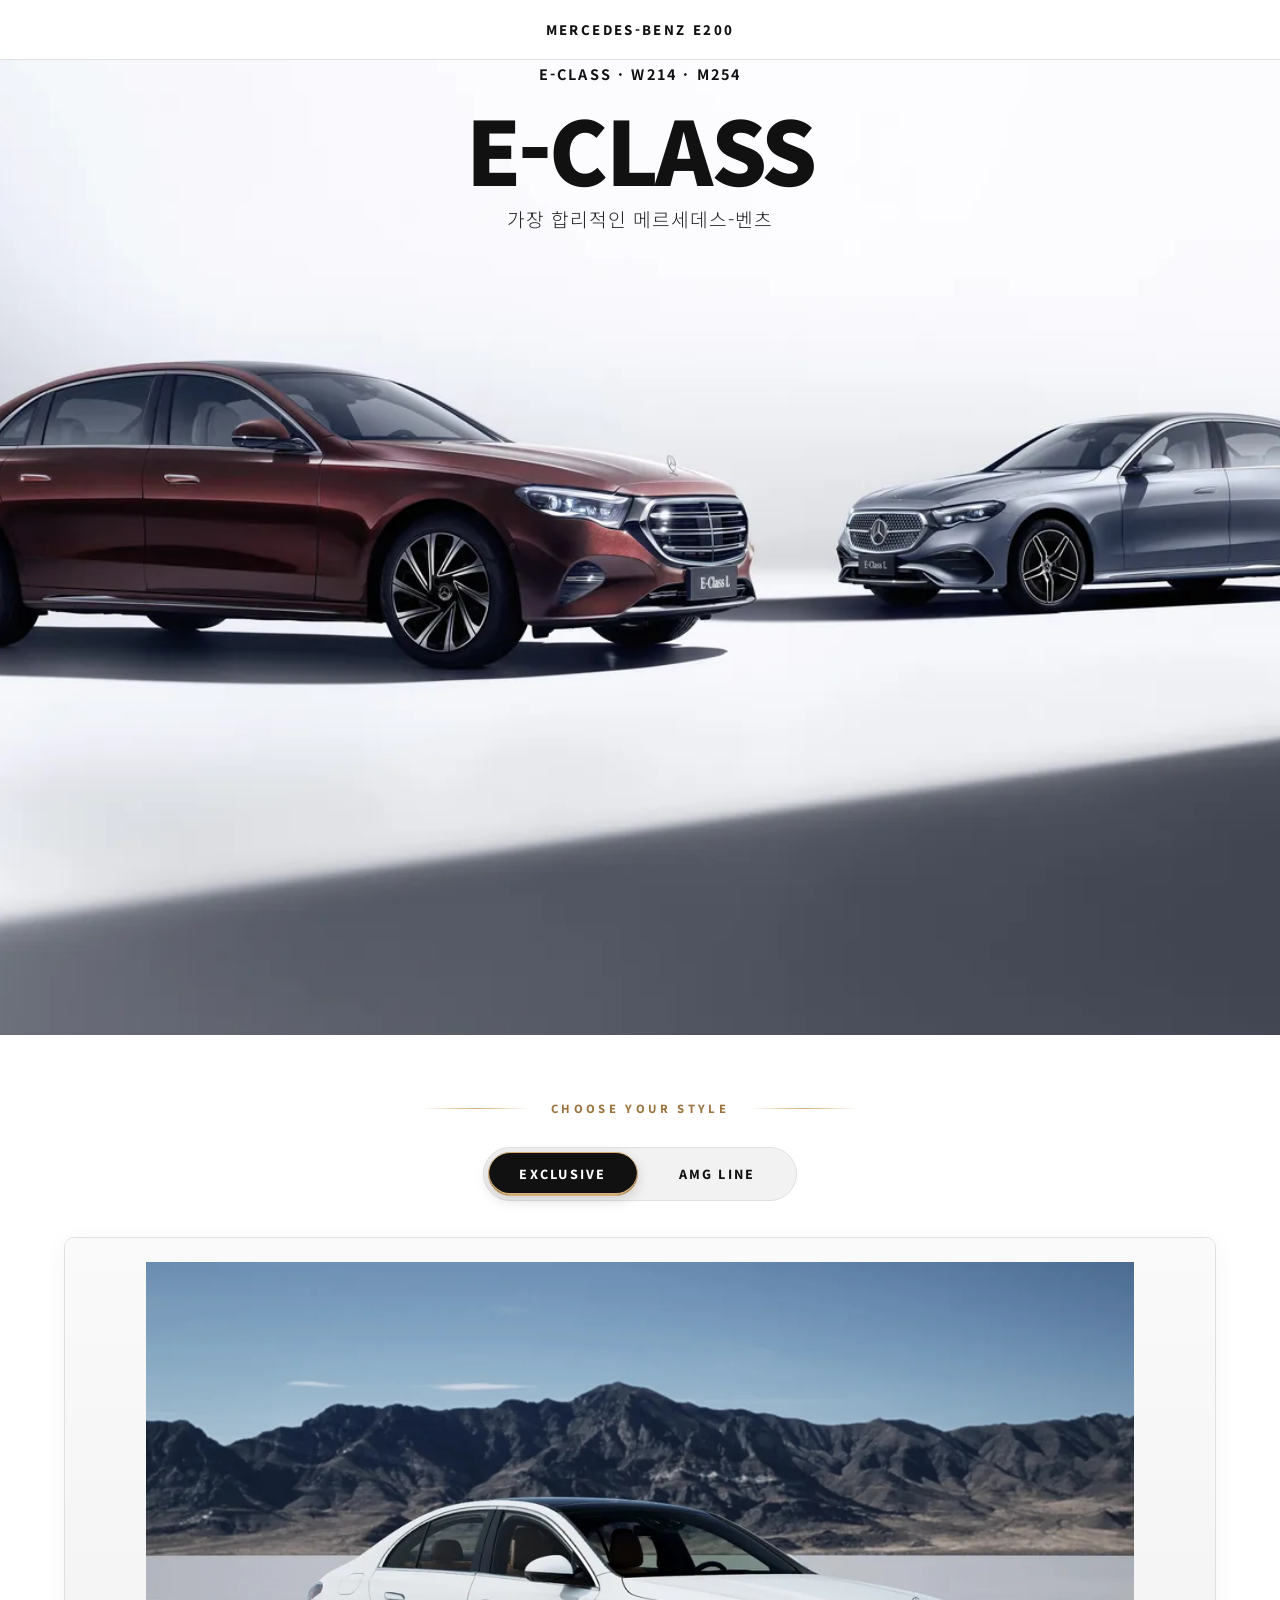
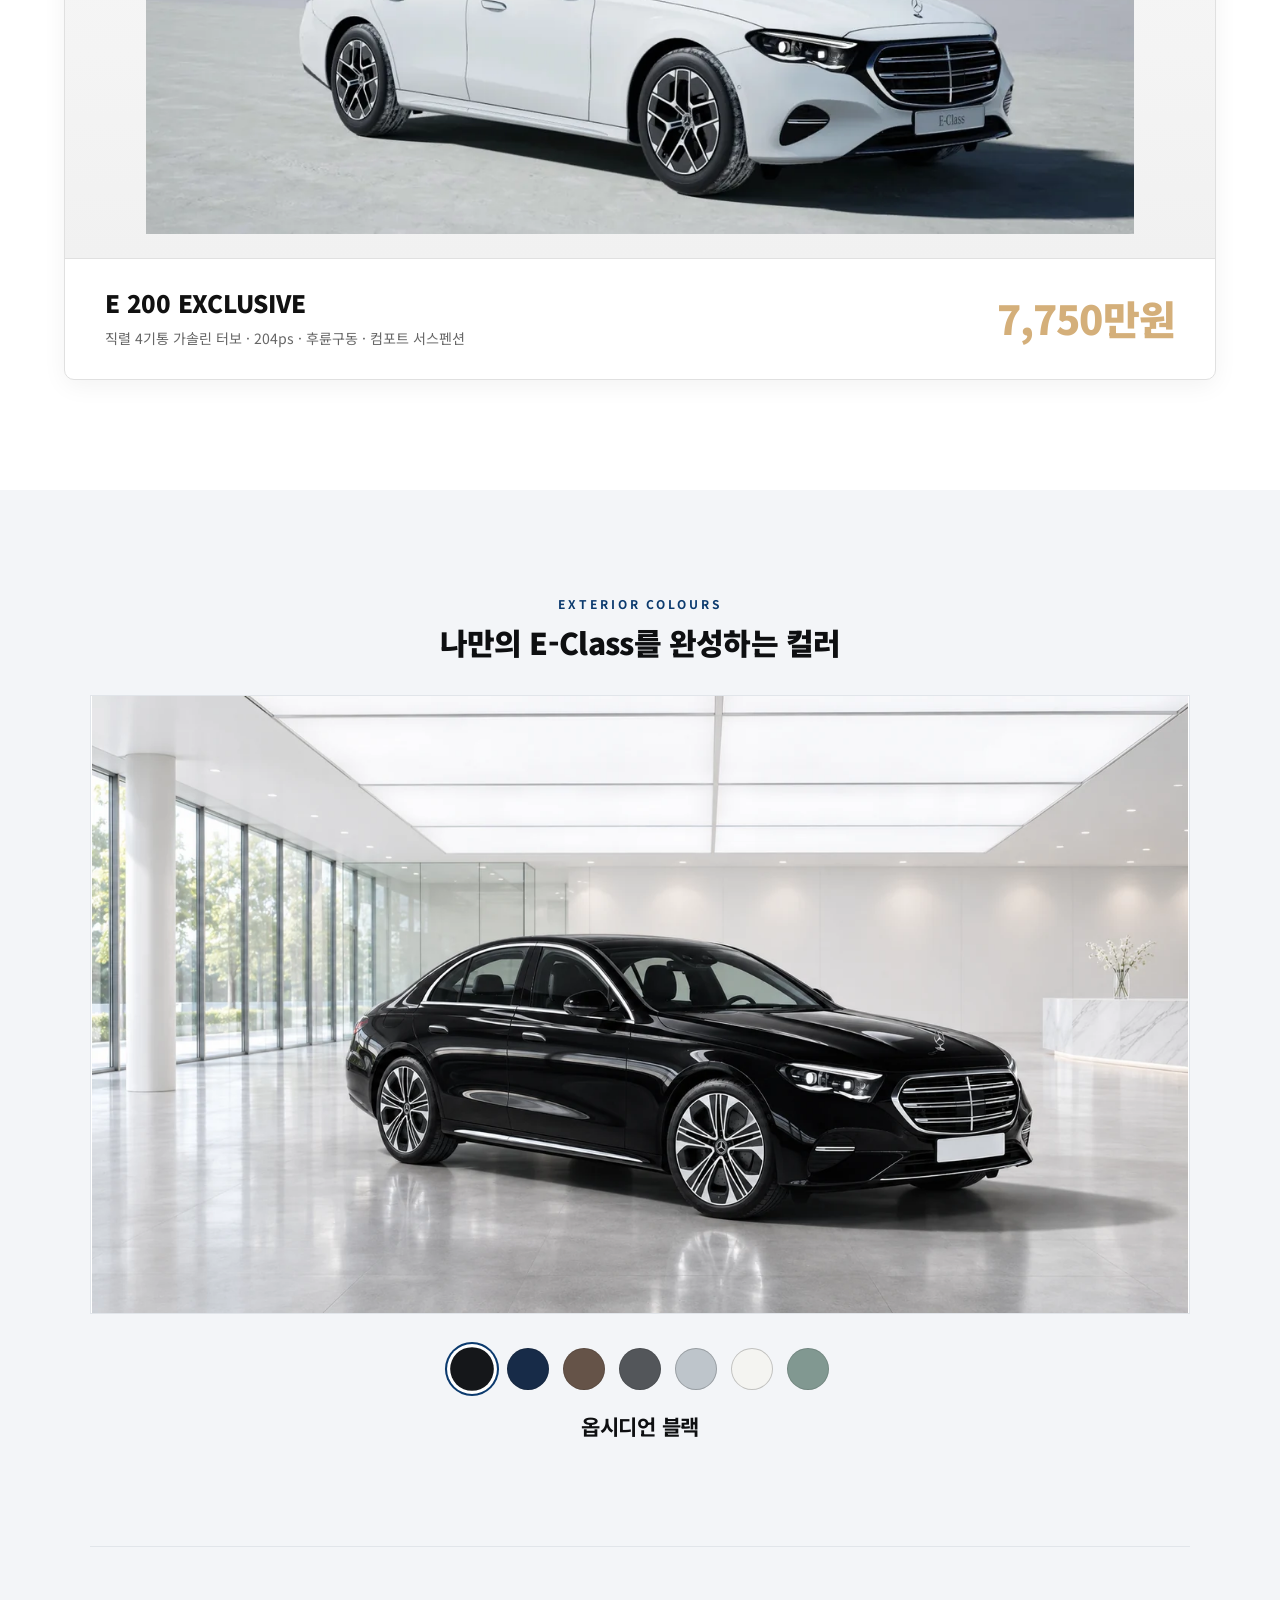
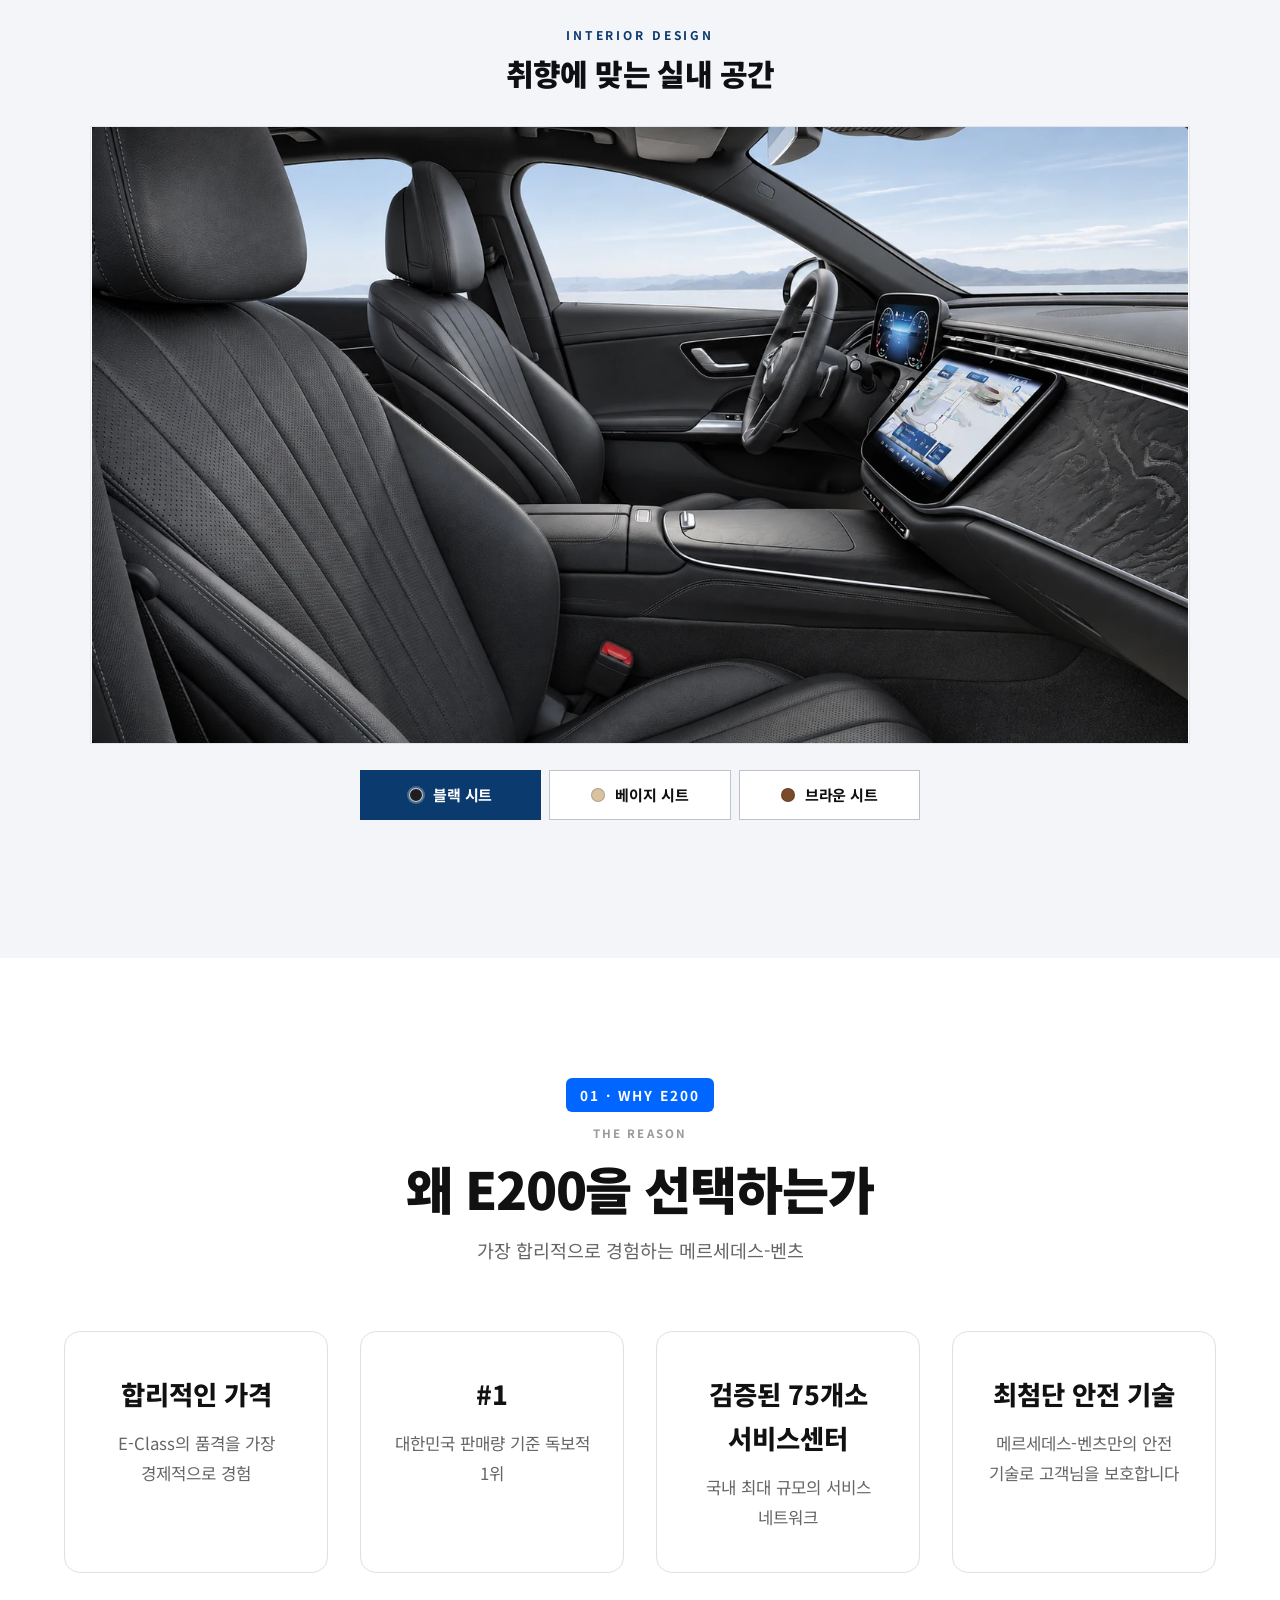
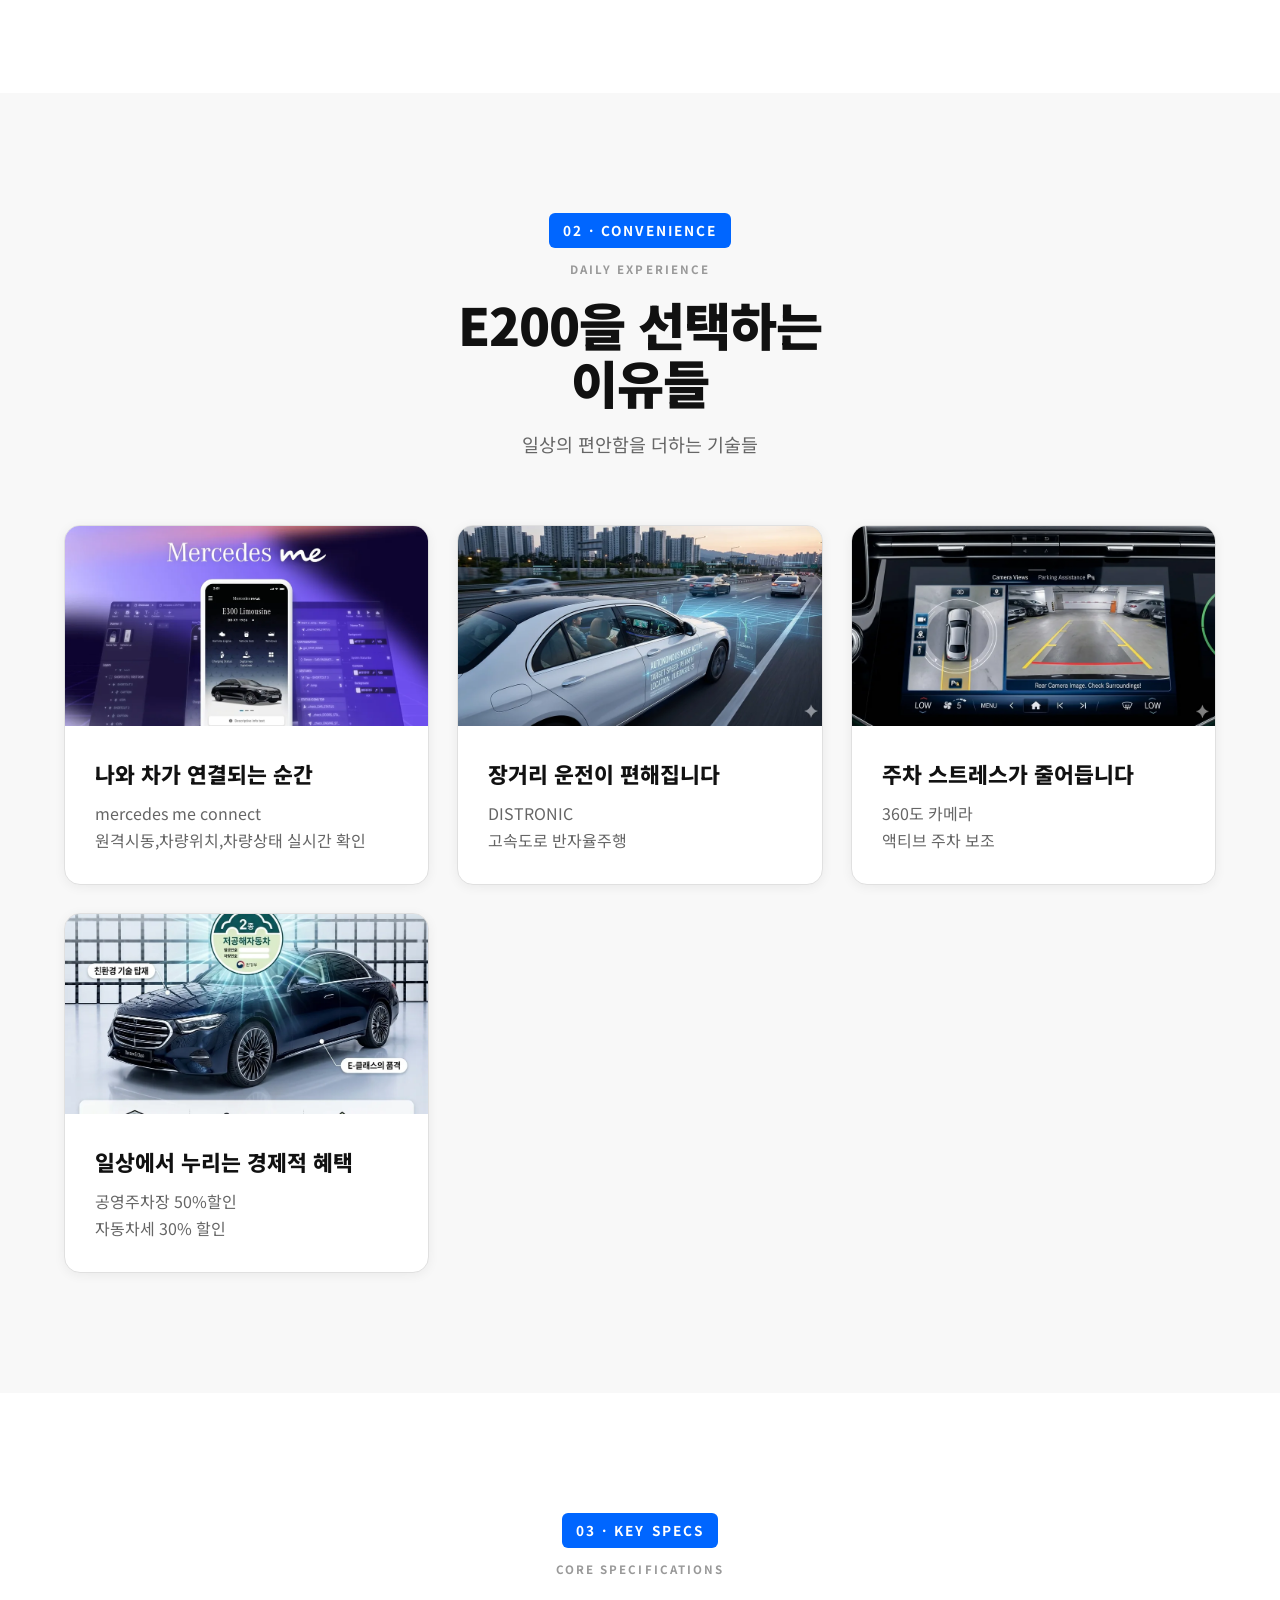
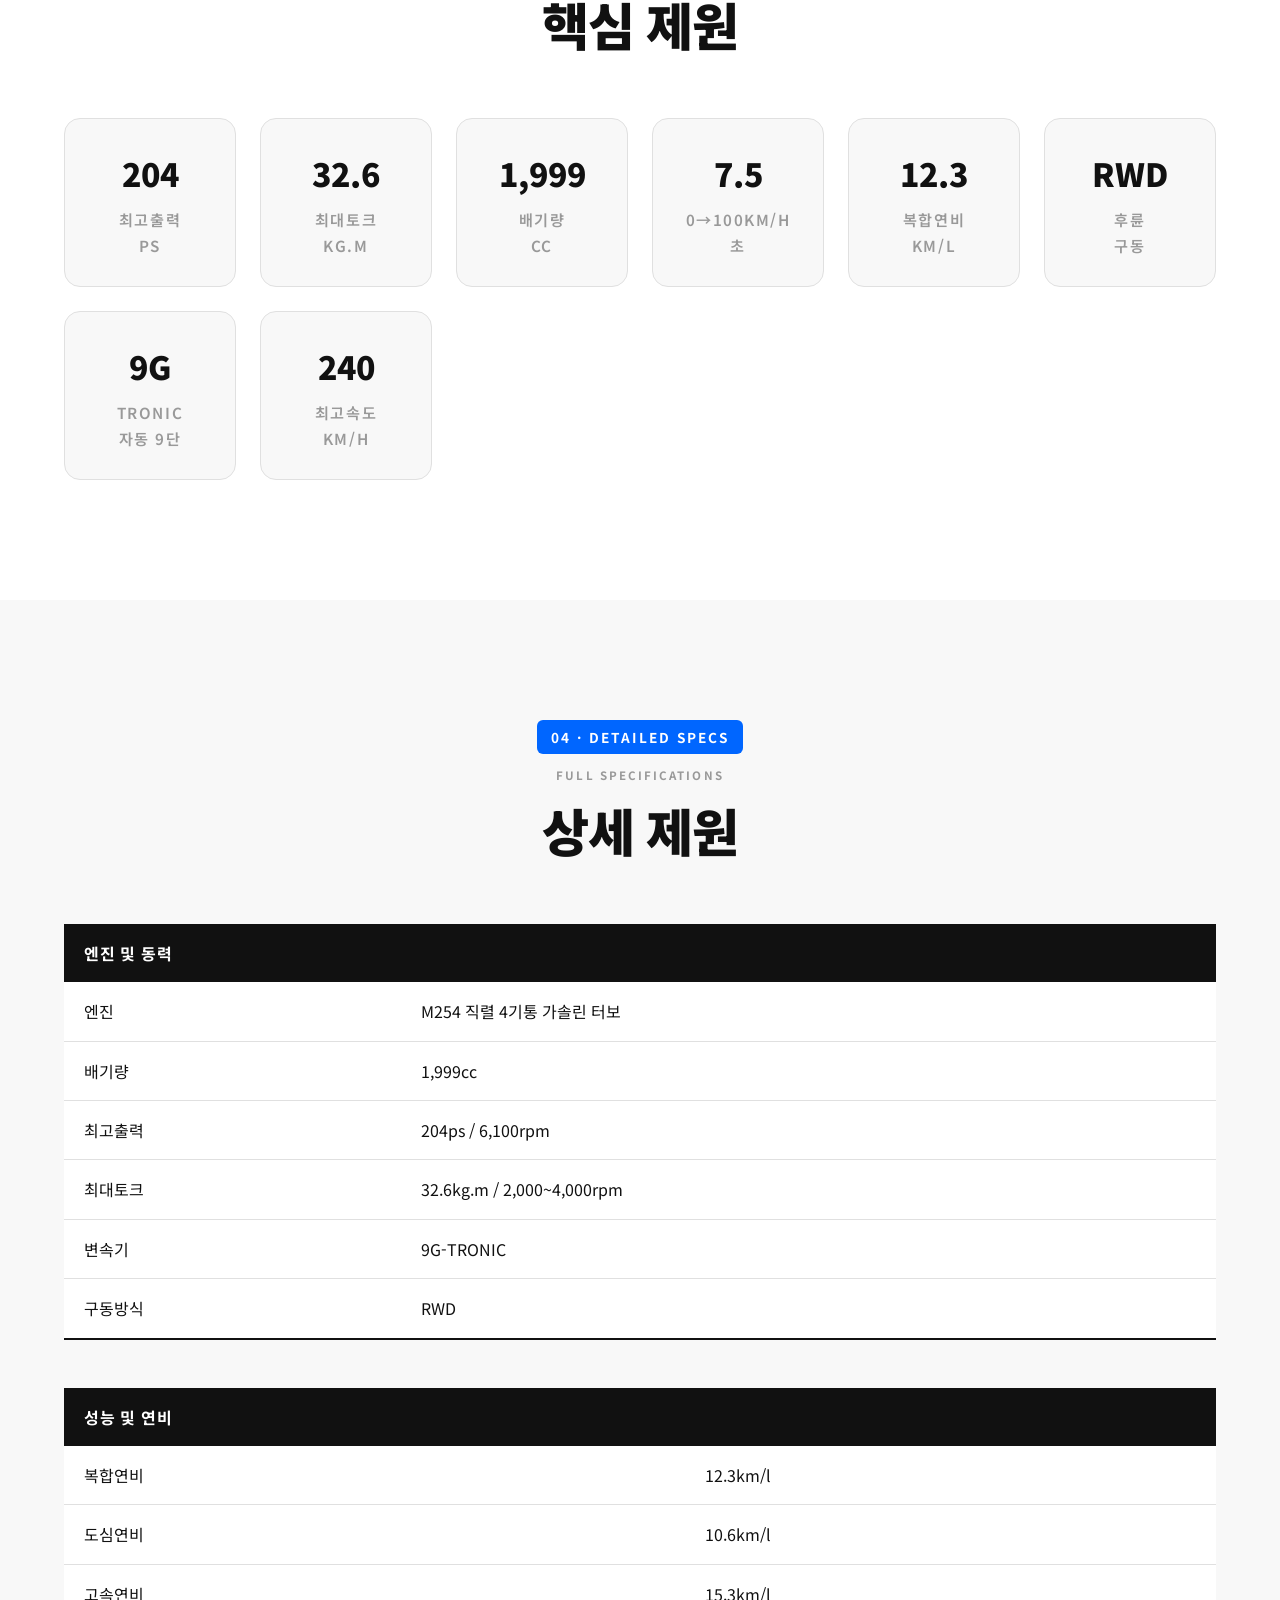
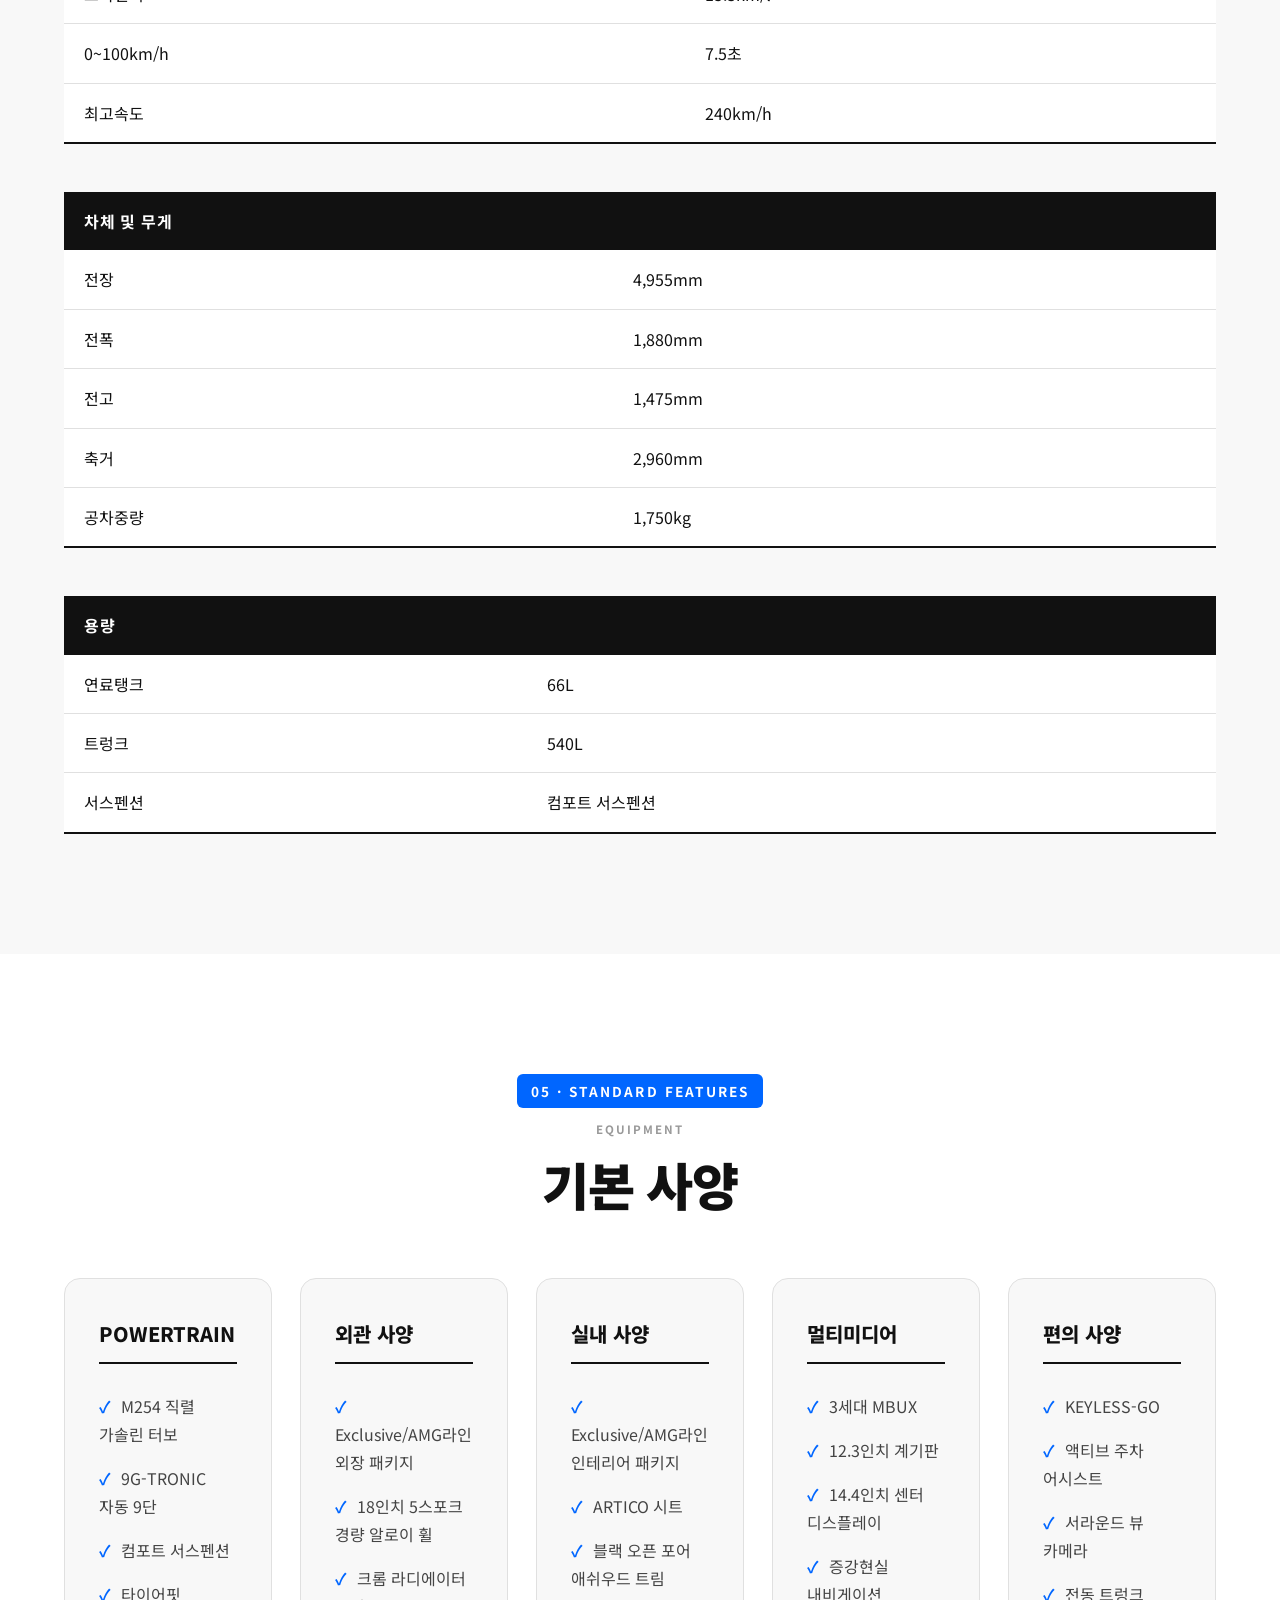
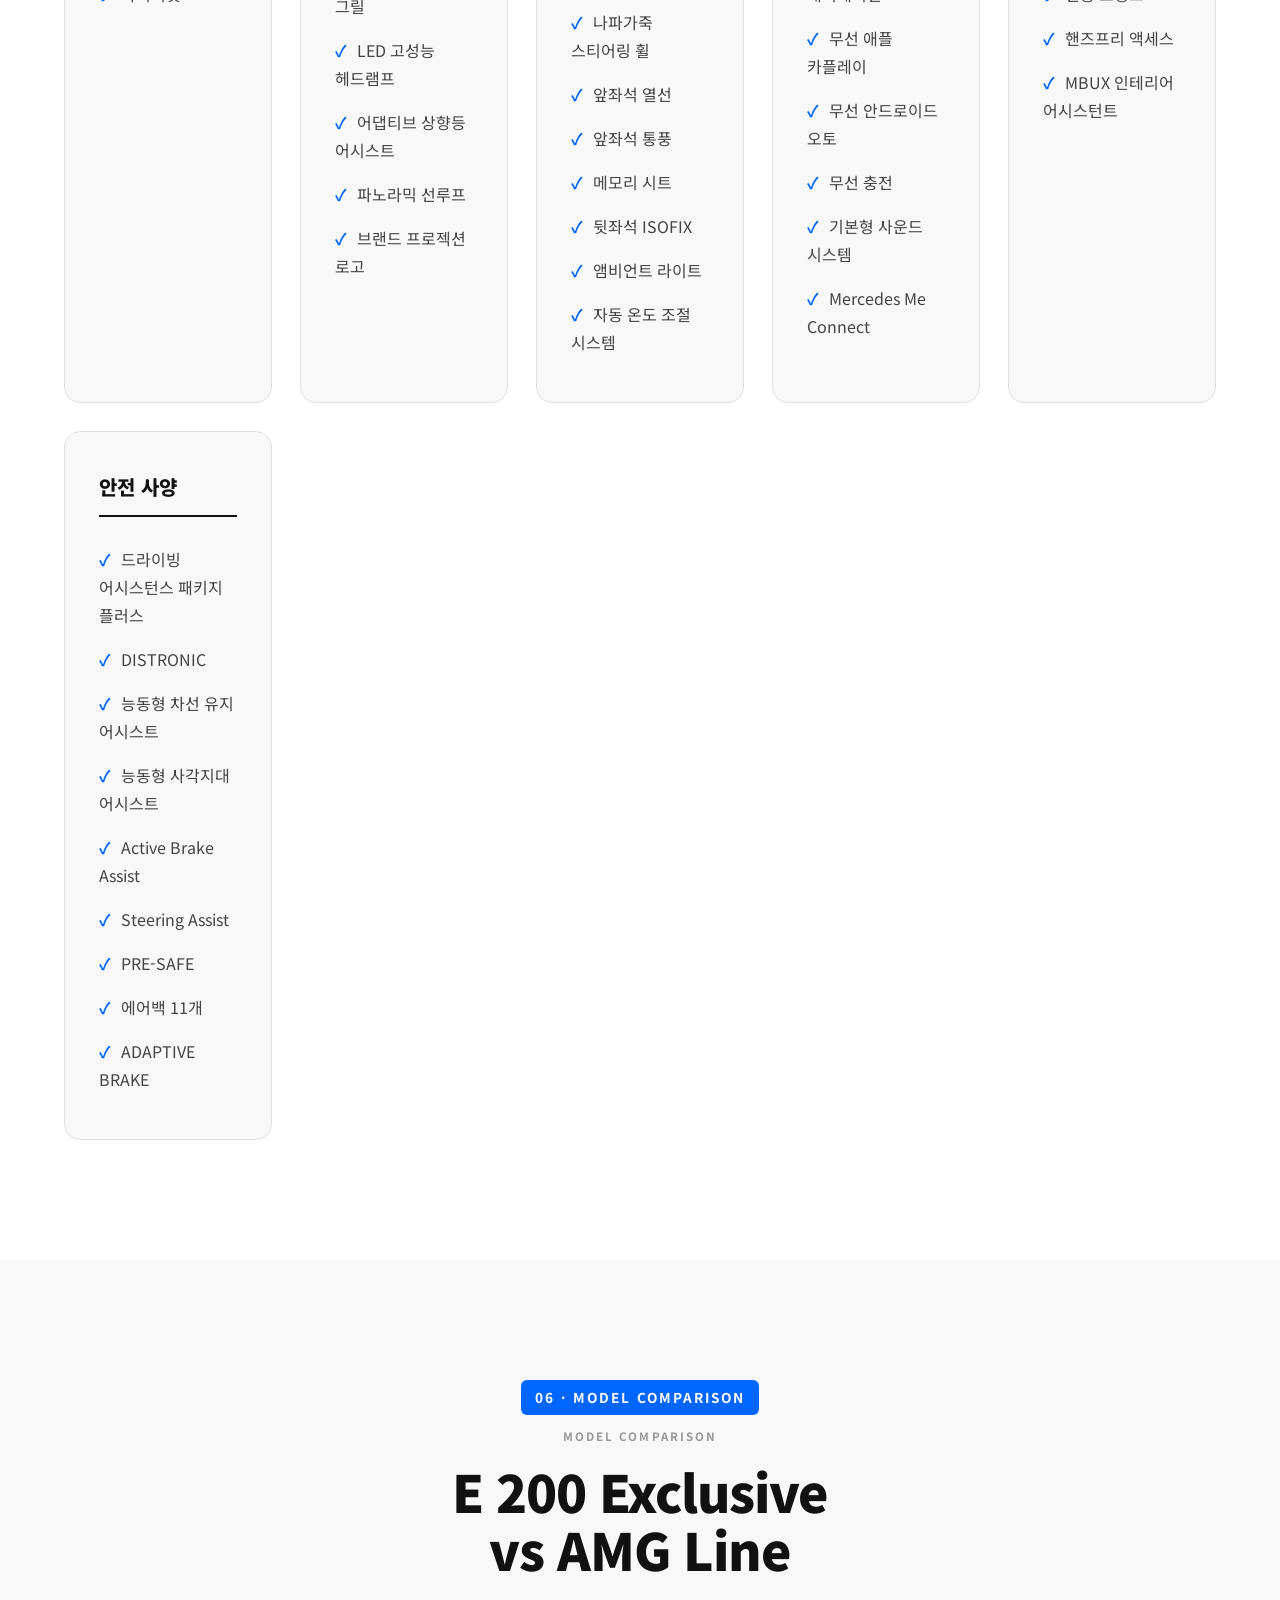
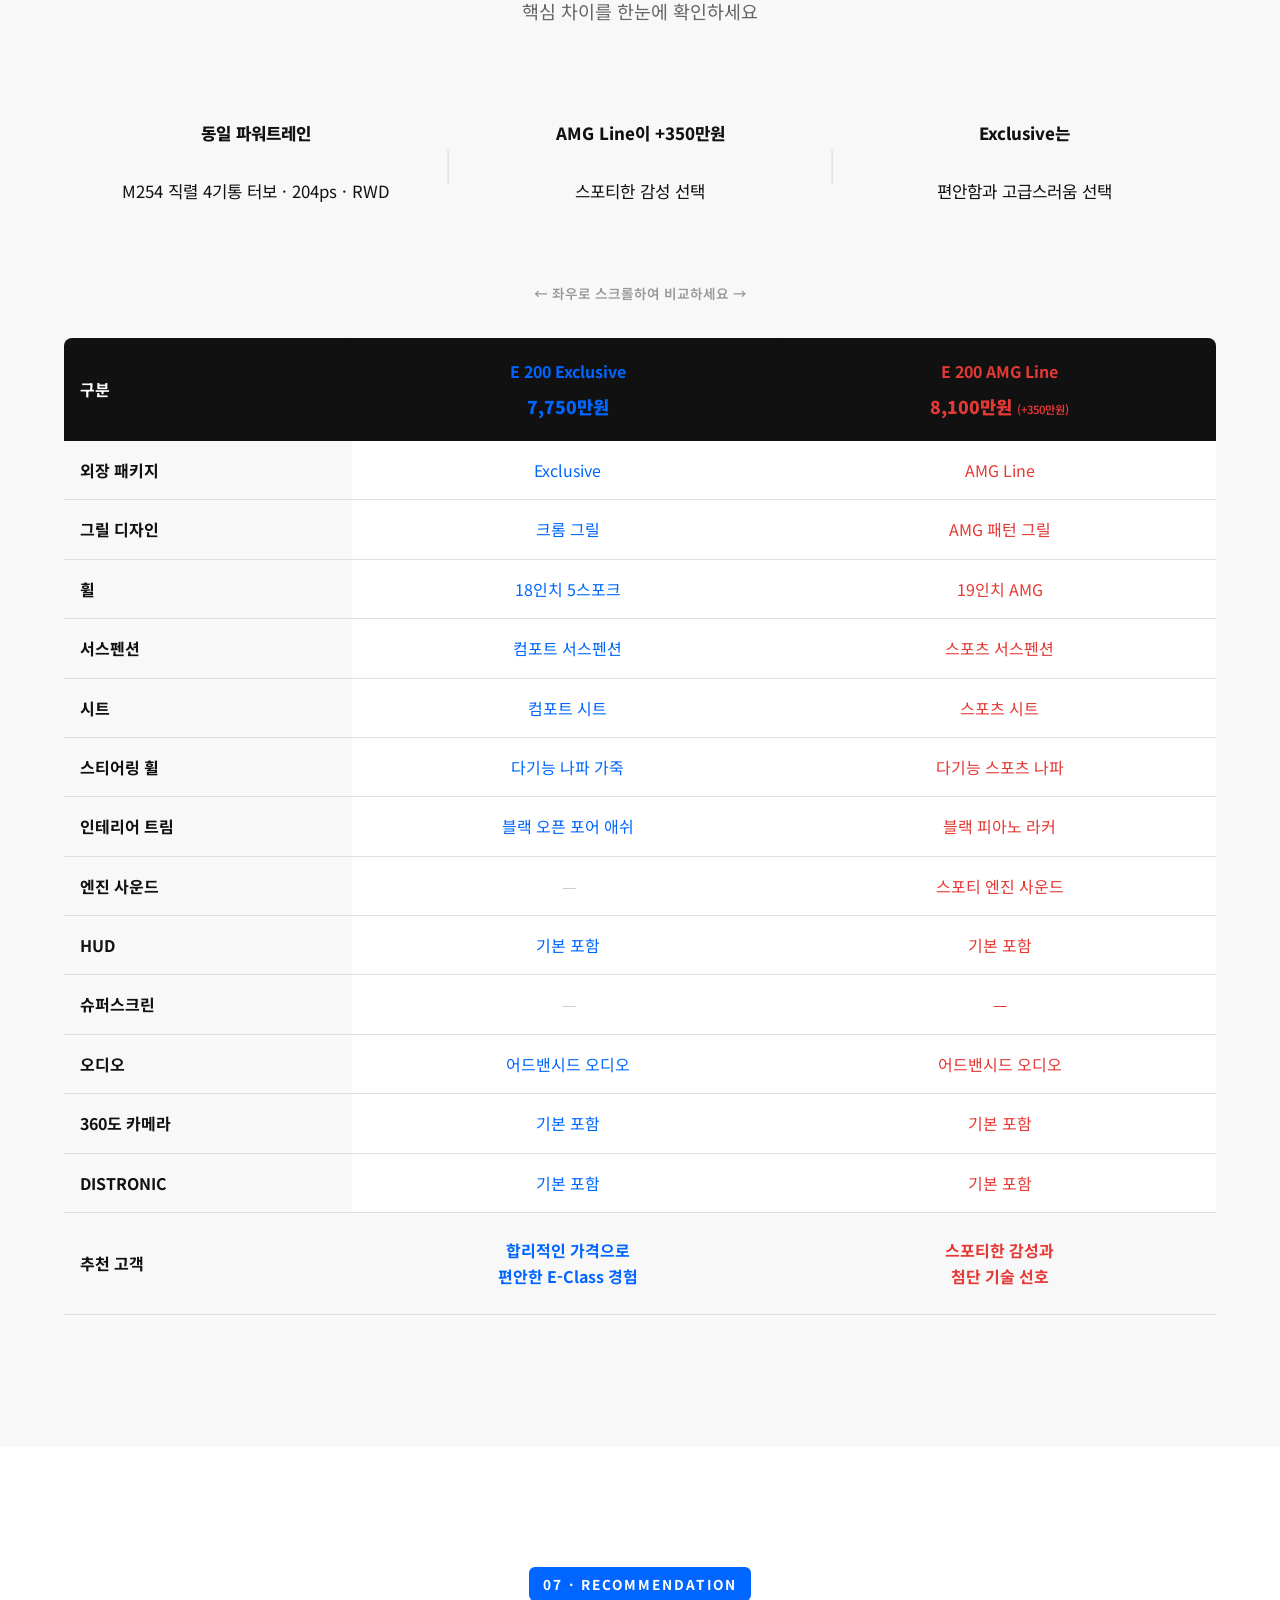
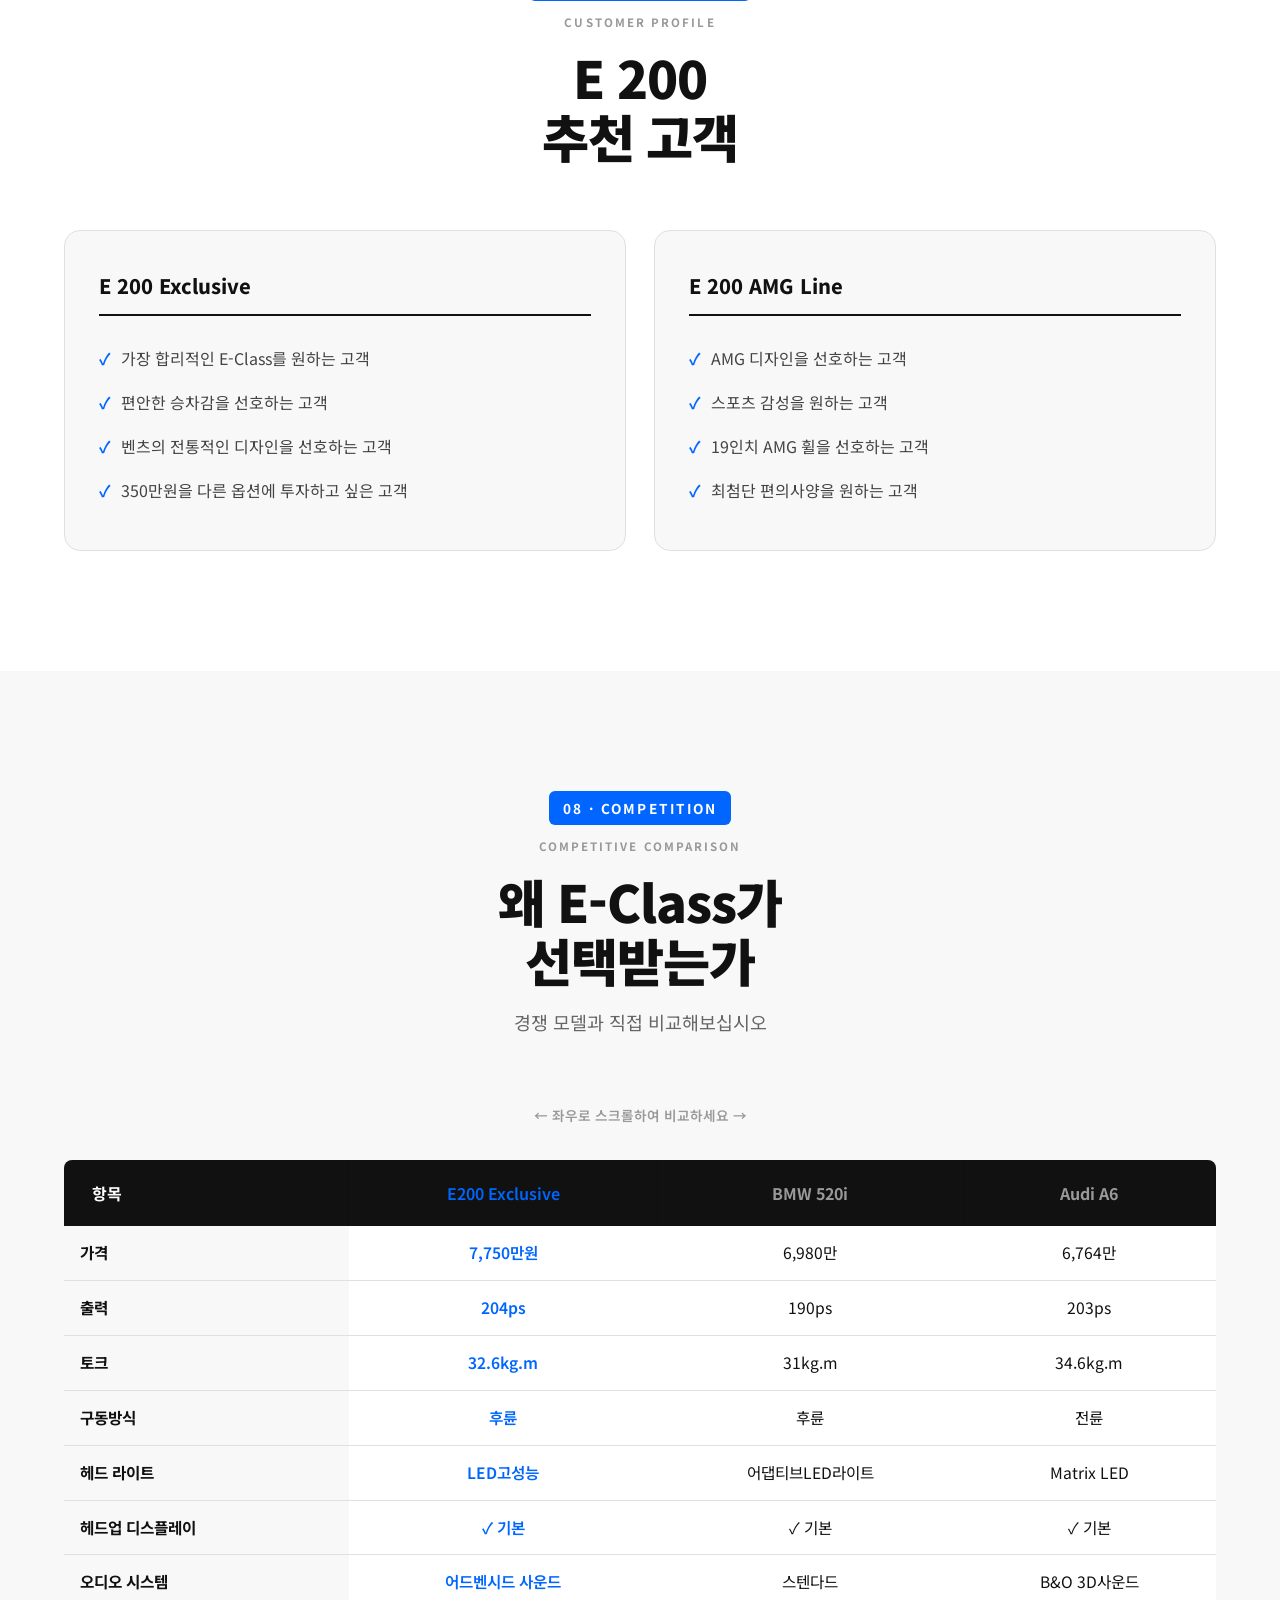
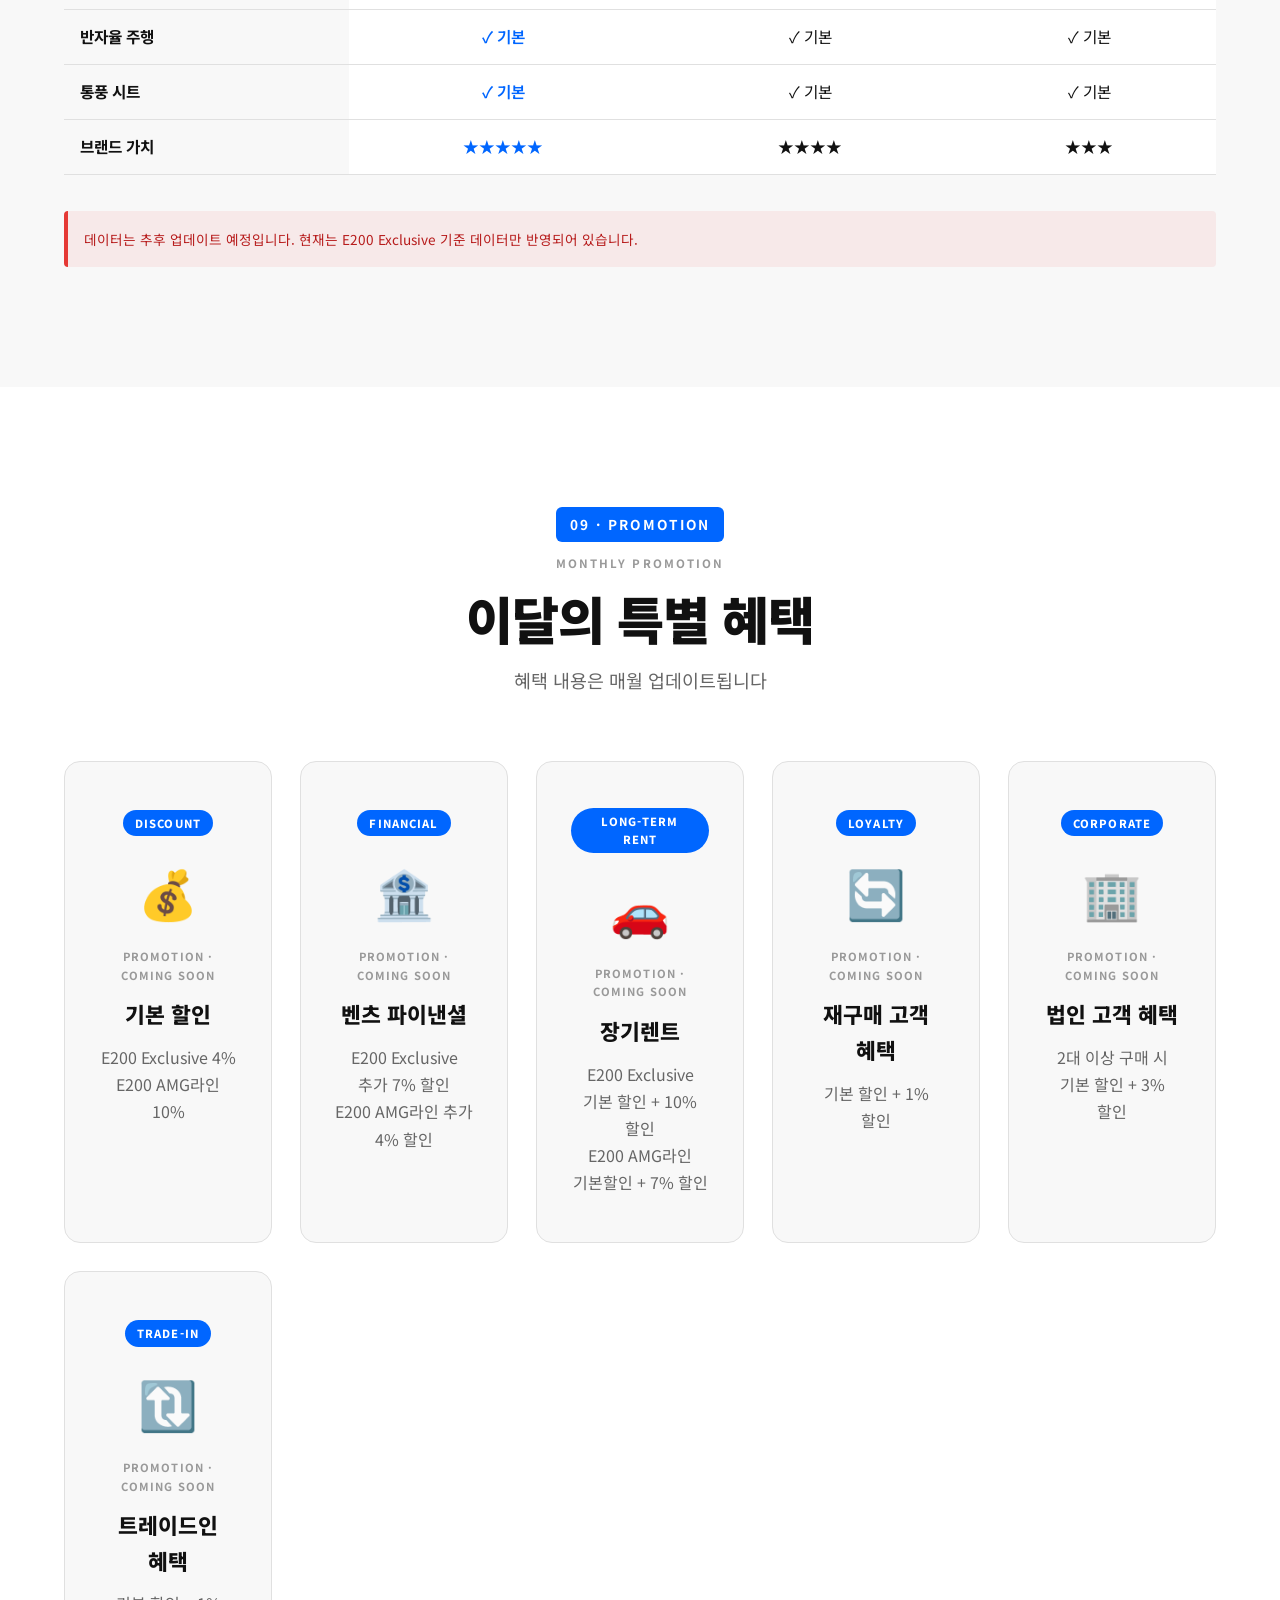
==== commit 2195927f: "E200/E300/E220d/E450: add Interior Design (seat colour) section below Exterior Colours - Same design" ====
--- a/e200.html
+++ b/e200.html
@@ -1328,6 +1328,32 @@
 .ecol-lightbox-close{position:absolute;top:max(18px,env(safe-area-inset-top));right:18px;width:46px;height:46px;border-radius:50%;border:1px solid rgba(255,255,255,.4);background:none;color:#fff;font-size:24px;line-height:1;cursor:pointer;}
 .ecol-lightbox-cap{position:absolute;bottom:max(18px,env(safe-area-inset-bottom));left:0;right:0;margin:0;text-align:center;color:rgba(255,255,255,.75);font-size:13px;padding:0 20px;}
 @media (prefers-reduced-motion:reduce){.ecol-stage img.ecol-fade{animation:none}.ecol-swatch{transition:none}}
+/* ==================================================
+   INTERIOR DESIGN — 내장 디자인(시트 컬러) 섹션 (E 350 e 페이지와 동일한 디자인)
+   - 외장 컬러 섹션(ecol-) 변수·확대 보기를 함께 사용
+   - PC는 가로 이미지(1673:940), 휴대폰(767px 이하)은 세로 이미지(941:1672) 비율을 미리 고정 → 로딩 중 흔들림 없음
+   ================================================== */
+.eint-section{padding-top:0;}
+.eint-block{max-width:1100px;margin-inline:auto;padding-top:clamp(48px,6vw,80px);border-top:1px solid var(--ecol-line);}
+.eint-stage{position:relative;background:#fff;border:1px solid var(--ecol-line);aspect-ratio:1673 / 940;overflow:hidden;line-height:0;}
+@media (max-width:767px){.eint-stage{aspect-ratio:941 / 1672;}}
+.eint-stage img{display:block;width:100%;height:100%;object-fit:contain;object-position:center;cursor:zoom-in;transition:opacity .2s var(--ecol-ease);}
+.eint-stage.is-loading img{opacity:.82;}
+.eint-stage img.ecol-fade{animation:ecolIn .3s var(--ecol-ease);}
+.eint-btns{display:grid;grid-template-columns:repeat(3,minmax(0,1fr));gap:8px;max-width:560px;margin:clamp(18px,2.2vw,26px) auto 0;}
+.eint-btn{display:flex;align-items:center;justify-content:center;gap:10px;min-height:50px;padding:10px 12px;margin:0;background:#fff;color:var(--ecol-ink);
+  border:1px solid #BCC3CB;border-radius:0;font-family:inherit;font-size:15px;font-weight:700;letter-spacing:-.01em;line-height:1.3;cursor:pointer;
+  transition:background .2s,color .2s,border-color .2s;}
+.eint-btn:hover{border-color:var(--ecol-blue);}
+.eint-btn.is-active{background:var(--ecol-blue);border-color:var(--ecol-blue);color:#fff;}
+.eint-btn:focus-visible{outline:2px solid var(--ecol-blue);outline-offset:3px;}
+.eint-swatch{width:14px;height:14px;border-radius:50%;background:var(--sw);border:1px solid rgba(0,0,0,.18);flex:0 0 auto;}
+.eint-btn.is-active .eint-swatch{border-color:rgba(255,255,255,.75);box-shadow:0 0 0 2px rgba(255,255,255,.25);}
+.eint-price{margin:12px 0 0;text-align:center;font-size:15px;font-weight:700;color:var(--ecol-blue);min-height:1.6em;line-height:1.6;}
+.eint-price b{font-weight:900;}
+.eint-price.is-hidden{visibility:hidden;}
+@media (max-width:480px){.eint-btn{font-size:14px;gap:6px;padding:10px 6px;min-height:46px}.eint-price{font-size:14px}}
+@media (prefers-reduced-motion:reduce){.eint-stage img.ecol-fade{animation:none}}
 </style>
 </head>
 
@@ -1540,8 +1566,156 @@
   document.addEventListener('keydown', e => { if(e.key === 'Escape' && lb.classList.contains('open')) close(); });
   cb.addEventListener('click', close);
   lb.addEventListener('click', e => { if(e.target === lb) close(); });
+  window.ecolOpenLightbox = open;   /* 내장 디자인 섹션에서도 같은 확대 화면 사용 */
 })();
 </script>
+
+<!-- ============================================================
+     INTERIOR DESIGN · 내장 디자인 (E 350 e 페이지와 동일한 시트 컬러 섹션)
+     시트 추가·수정, 추가금액은 바로 아래 스크립트의 E_INTERIOR 목록에서 합니다.
+     ============================================================ -->
+<section class="ecol-section eint-section" id="interior" aria-labelledby="eintTitle">
+  <div class="ecol-wrap">
+    <div class="eint-block reveal" id="eintViewer">
+      <div class="ecol-head">
+        <p class="ecol-eyebrow">INTERIOR DESIGN</p>
+        <h2 class="ecol-title" id="eintTitle">취향에 맞는 실내 공간</h2>
+      </div>
+      <div class="eint-stage" id="eintStage" aria-live="polite"></div>
+      <div class="eint-btns" id="eintBtns" role="group" aria-label="시트 컬러 선택"></div>
+      <p class="eint-price is-hidden" id="eintPrice" aria-live="polite" aria-hidden="true"></p>
+    </div>
+  </div>
+</section>
+<script>
+/* ==================================================
+   ▶▶ 시트 컬러 목록 (INTERIOR DESIGN) ◀◀  — E 350 e 페이지와 동일
+   - file: PC 가로 이미지 (images/e-class/interior/파일이름-828.webp / -1448.webp)
+   - mobile: 휴대폰 세로 이미지 (파일이름-828.webp / -941.webp). 비우면 휴대폰에서도 PC 이미지 사용
+     불러오기 실패 시 GitHub images 저장소의 원본 JPG(파일이름.jpg)로 1회 재시도
+   - price: 추가금액(원). 0보다 크면 버튼 아래 '○○ 시트 선택 시 ○원 추가' 표시
+   ================================================== */
+const E_INTERIOR_MODEL = 'E 200';
+const E_INTERIOR = [
+  { id: 'black', name: '블랙 시트',   swatch: '#1E1E20', price: 0,      file: 'e350e-interior-black', mobile: 'e350e-interior-black-m' },
+  { id: 'beige', name: '베이지 시트', swatch: '#D8C3A0', price: 420000, file: 'e350e-interior-beige', mobile: 'e350e-interior-beige-m2' },
+  { id: 'brown', name: '브라운 시트', swatch: '#7A4A2B', price: 420000, file: 'e350e-interior-brown', mobile: 'e350e-interior-brown-m' }
+];
+/* 시트 컬러 뷰어 — 다른 섹션과 독립 실행 (PC/휴대폰 이미지 자동 선택·미리 불러오기·확대 보기) */
+(function(){
+  const DIR = 'images/e-class/interior/', RAW = 'https://raw.githubusercontent.com/JNOHJINGYU/images/main/';
+  const SIZES_DESK = '(max-width: 1140px) calc(100vw - 40px), 1100px', SIZES_MOB = 'calc(100vw - 40px)';
+  const LOG = '[내장 디자인]';
+  const list = E_INTERIOR.filter(c => c && c.id && c.file);
+  const stage = document.getElementById('eintStage'), wrap = document.getElementById('eintBtns'), priceEl = document.getElementById('eintPrice');
+  if(!list.length || !stage || !wrap) return;
+  const esc = v => String(v == null ? '' : v).replace(/[&<>"']/g, c => ({'&':'&amp;','<':'&lt;','>':'&gt;','"':'&quot;',"'":'&#39;'}[c]));
+  const mq = window.matchMedia ? window.matchMedia('(max-width: 767px)') : { matches: false };
+  const byId = id => list.find(c => c.id === id) || list[0];
+  /* 화면에 맞는 이미지: 휴대폰 + 세로 이미지 있음 → 세로, 그 외 → PC 가로 */
+  function variant(c){
+    if(mq.matches && c.mobile){
+      const b = DIR + c.mobile;
+      return { key: c.id + ':m', src: `${b}-941.webp`, srcset: `${b}-828.webp 828w, ${b}-941.webp 941w`, sizes: SIZES_MOB, full: `${b}-941.webp`, fb: `${RAW}${c.mobile}.jpg` };
+    }
+    const b = DIR + c.file;
+    return { key: c.id + ':d', src: `${b}-1448.webp`, srcset: `${b}-828.webp 828w, ${b}-1448.webp 1448w`, sizes: SIZES_DESK, full: `${b}-1448.webp`, fb: `${RAW}${c.file}.jpg` };
+  }
+
+  wrap.innerHTML = list.map(c => `<button type="button" class="eint-btn" data-view="${esc(c.id)}" aria-pressed="false"><span class="eint-swatch" style="--sw:${esc(c.swatch || '#ccc')}"></span>${esc(c.name)}</button>`).join('');
+  const btns = [...wrap.querySelectorAll('.eint-btn')];
+
+  /* 미리 불러오기 캐시 — 화면과 같은 srcset/sizes로 받아 두므로 전환 시 다시 내려받지 않음 */
+  const cache = new Map(), keep = [];
+  function preload(v){
+    if(cache.has(v.key)) return cache.get(v.key);
+    const pr = new Promise((resolve, reject) => {
+      const im = new Image(); keep.push(im); im.decoding = 'async';
+      im.sizes = v.sizes; im.srcset = v.srcset;
+      im.onload = () => (im.decode ? im.decode().catch(() => {}) : Promise.resolve()).then(() => resolve(v));
+      im.onerror = () => { const f = new Image(); f.onload = () => resolve(Object.assign({}, v, { src: v.fb, srcset: '', full: v.fb, fb: '' })); f.onerror = reject; f.src = v.fb; };
+      im.src = v.src;
+    });
+    pr.catch(() => cache.delete(v.key));
+    cache.set(v.key, pr);
+    return pr;
+  }
+
+  let img = null, token = 0, current = list[0].id;
+  function onImgError(){
+    if(!img) return;
+    const fb = img.dataset.fb;
+    if(fb){   // WebP 실패 → 원본 JPG로 1회만 재시도
+      console.warn(LOG, '이미지 로딩 실패 → 원본 JPG로 재시도', { failed: img.currentSrc || img.src, retry: fb });
+      img.removeAttribute('srcset'); img.dataset.fb = ''; img.dataset.full = fb; img.src = fb; return;
+    }
+    console.error(LOG, '이미지를 불러오지 못했습니다', img.currentSrc || img.src);
+    img.remove(); img = null;
+    stage.insertAdjacentHTML('beforeend', '<div class="ecol-ph">이미지 준비 중</div>');
+  }
+  function apply(v, c, fade, first){
+    if(!img){
+      stage.innerHTML = '';
+      img = document.createElement('img');
+      img.loading = first ? 'lazy' : 'eager'; img.decoding = 'async';
+      img.tabIndex = 0; img.setAttribute('role', 'button');
+      img.addEventListener('error', onImgError);
+      stage.appendChild(img);
+    }
+    if(v.srcset){ img.sizes = v.sizes; img.srcset = v.srcset; } else { img.removeAttribute('srcset'); img.removeAttribute('sizes'); }
+    img.src = v.src; img.dataset.full = v.full; img.dataset.fb = v.fb || '';
+    const alt = E_INTERIOR_MODEL + ' 실내 — ' + c.name;
+    img.alt = alt; img.setAttribute('aria-label', alt + ' 확대 보기');
+    if(fade){ img.classList.remove('ecol-fade'); void img.offsetWidth; img.classList.add('ecol-fade'); }
+  }
+  function setPrice(c){
+    if(!priceEl) return;
+    const add = typeof c.price === 'number' && c.price > 0;
+    if(add) priceEl.innerHTML = `${esc(c.name)} 선택 시 <b>${c.price.toLocaleString('ko-KR')}원</b> 추가`;
+    priceEl.classList.toggle('is-hidden', !add); priceEl.setAttribute('aria-hidden', String(!add));
+  }
+  function show(id){
+    const c = byId(id), my = ++token; current = c.id;
+    btns.forEach(b => { const on = b.dataset.view === c.id; b.classList.toggle('is-active', on); b.setAttribute('aria-pressed', String(on)); });
+    setPrice(c);
+    const v = variant(c);
+    if(!img){ apply(v, c, false, true); return; }   // 첫 표시는 지연 로딩
+    let settled = false; const t0 = performance.now();
+    setTimeout(() => { if(!settled && my === token) stage.classList.add('is-loading'); }, 120);
+    preload(v).then(r => { settled = true; if(my !== token) return; stage.classList.remove('is-loading'); apply(r, c, performance.now() - t0 > 120); })
+      .catch(() => { settled = true; if(my !== token) return; stage.classList.remove('is-loading'); console.error(LOG, '이미지를 불러오지 못해 현재 이미지를 유지합니다:', v.src); });
+  }
+  btns.forEach(b => b.addEventListener('click', () => show(b.dataset.view)));
+  show(current);
+
+  /* 화면 회전·크기 변경으로 PC↔휴대폰이 바뀌면 지금 보이는 이미지만 교체 */
+  const onMq = () => { if(img) show(current); };
+  if(mq.addEventListener) mq.addEventListener('change', onMq); else if(mq.addListener) mq.addListener(onMq);
+
+  /* 섹션이 화면 가까이 오면 나머지 시트 이미지를 하나씩 미리 받음 (데이터 절약 모드·2G에서는 생략) */
+  const canPrefetch = () => { const n = navigator.connection || {}; return !n.saveData && !/(^|-)2g$/.test(n.effectiveType || ''); };
+  const idle = cb => ('requestIdleCallback' in window) ? requestIdleCallback(cb, { timeout: 2500 }) : setTimeout(cb, 600);
+  function prefetchRest(){
+    if(!canPrefetch()) return;
+    preload(variant(byId(current))).catch(() => {});
+    const rest = list.filter(c => c.id !== current);
+    const next = () => { const c = rest.shift(); if(!c) return; preload(variant(c)).catch(() => {}).finally(() => idle(next)); };
+    idle(next);
+  }
+  const first = stage.querySelector('img');
+  const startPrefetch = () => { if(first.complete && first.naturalWidth) prefetchRest(); else first.addEventListener('load', prefetchRest, { once: true }); };
+  if('IntersectionObserver' in window){
+    const io = new IntersectionObserver(es => { if(es.some(e => e.isIntersecting)){ io.disconnect(); startPrefetch(); } }, { rootMargin: '50% 0px' });
+    io.observe(stage);
+  } else startPrefetch();
+
+  /* 확대 보기 — 외장 컬러 섹션의 확대 화면을 함께 사용 */
+  const zoom = el => { if(typeof window.ecolOpenLightbox === 'function') window.ecolOpenLightbox(el); };
+  stage.addEventListener('click', e => { if(e.target.tagName === 'IMG') zoom(e.target); });
+  stage.addEventListener('keydown', e => { if(e.target.tagName === 'IMG' && (e.key === 'Enter' || e.key === ' ')){ e.preventDefault(); zoom(e.target); } });
+})();
+</script>
+
 
 
 <!-- ============================================================
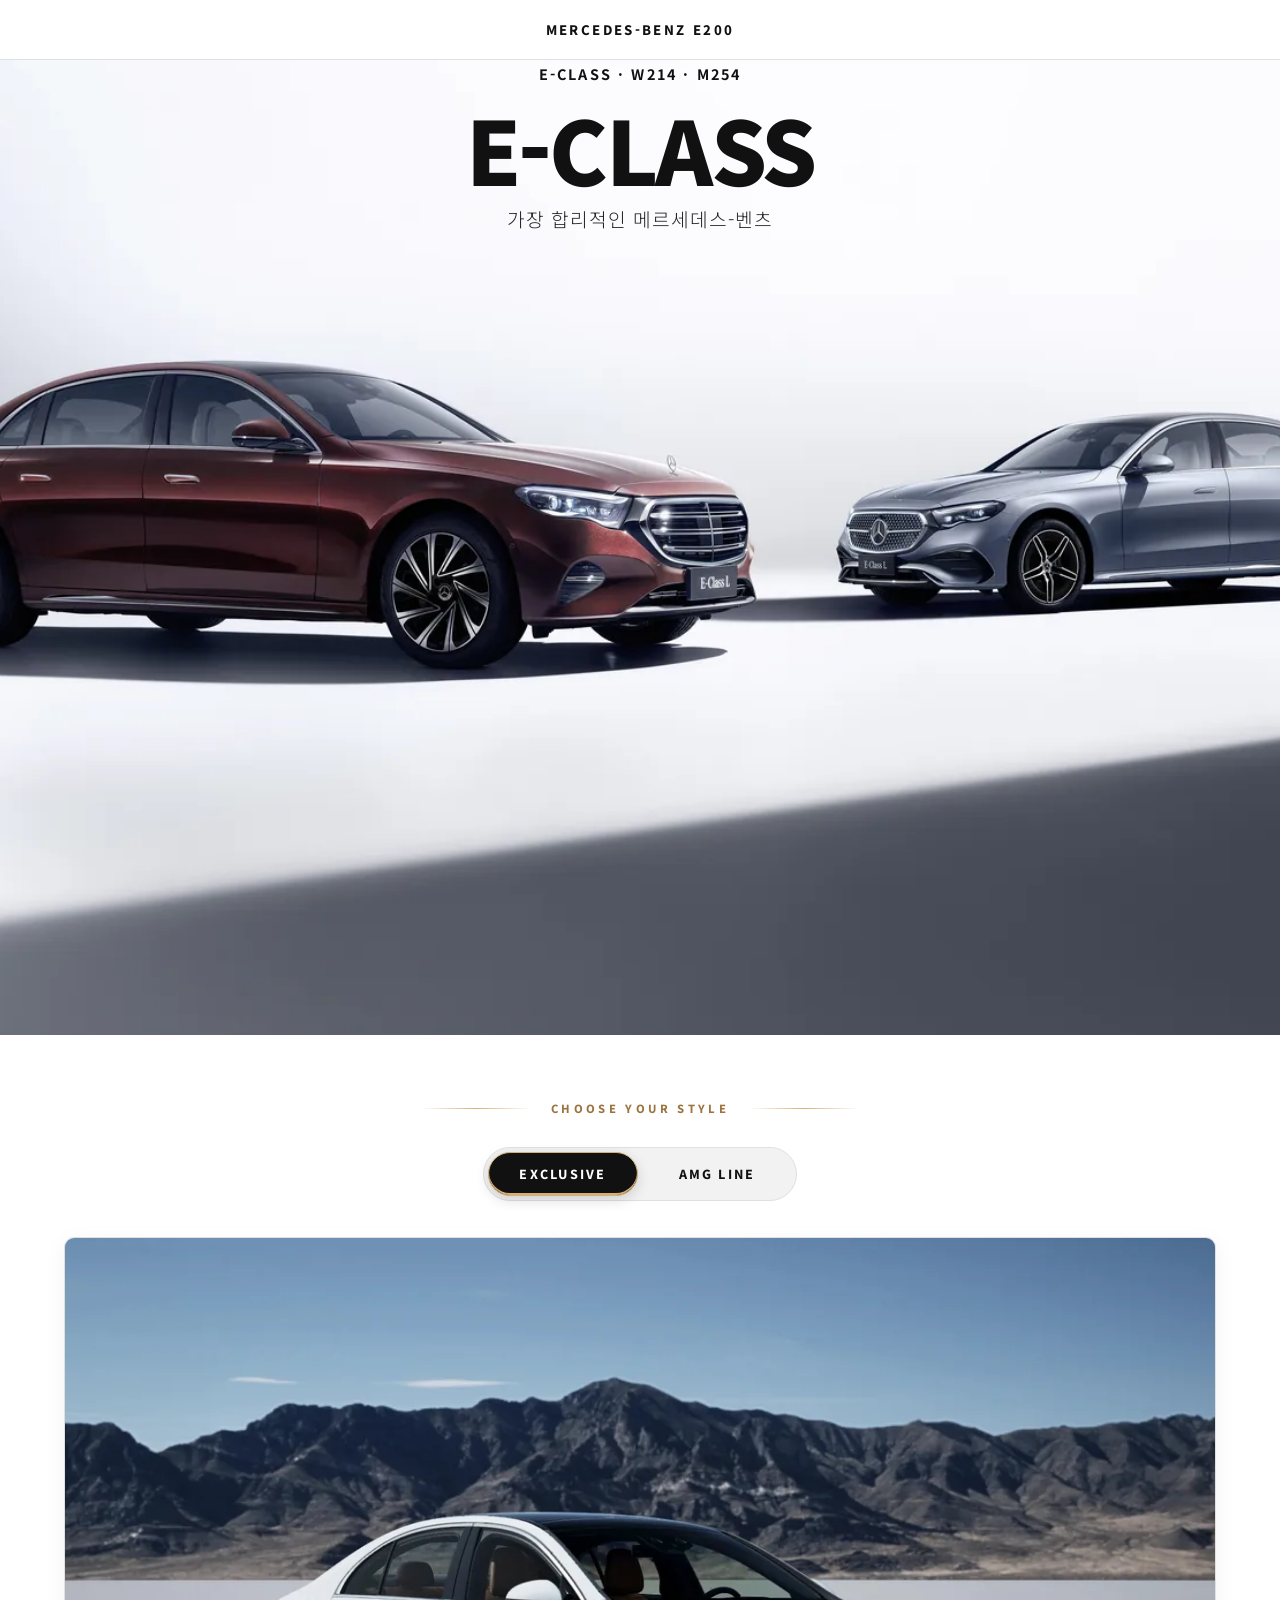
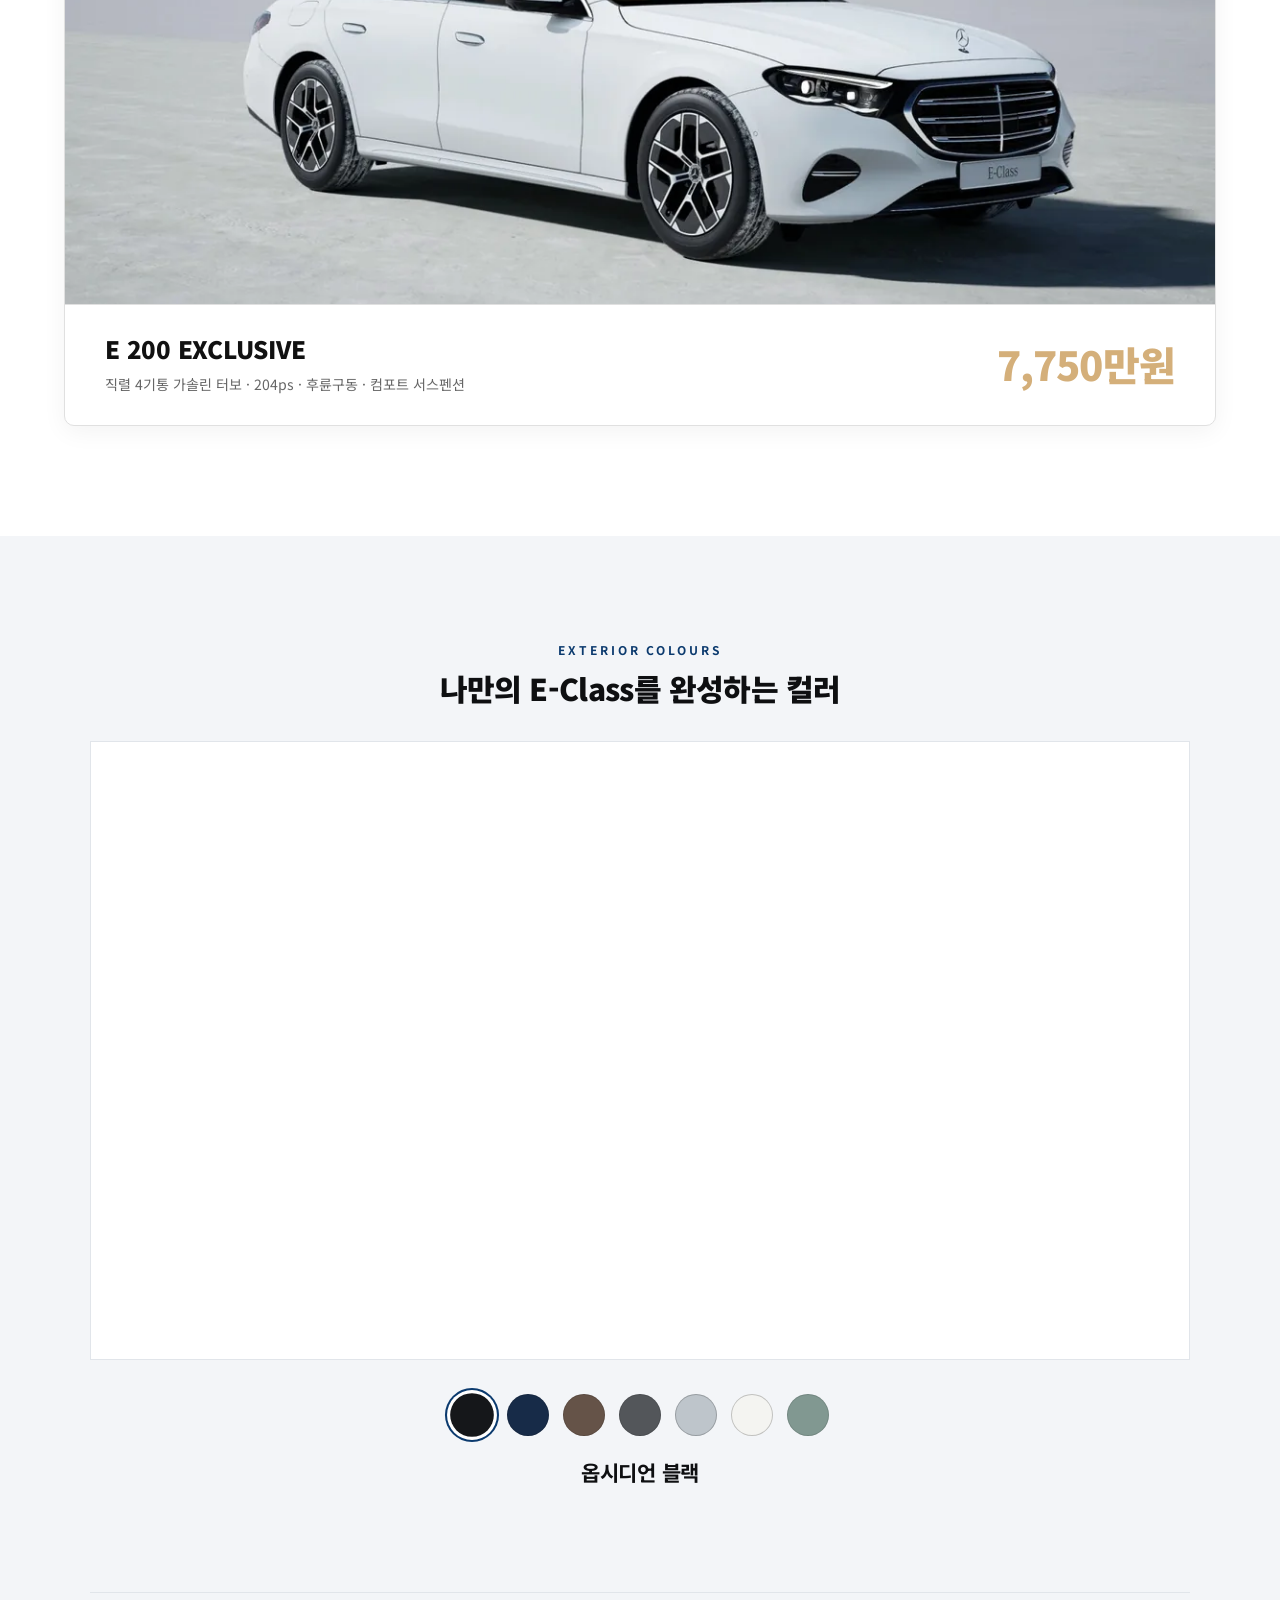
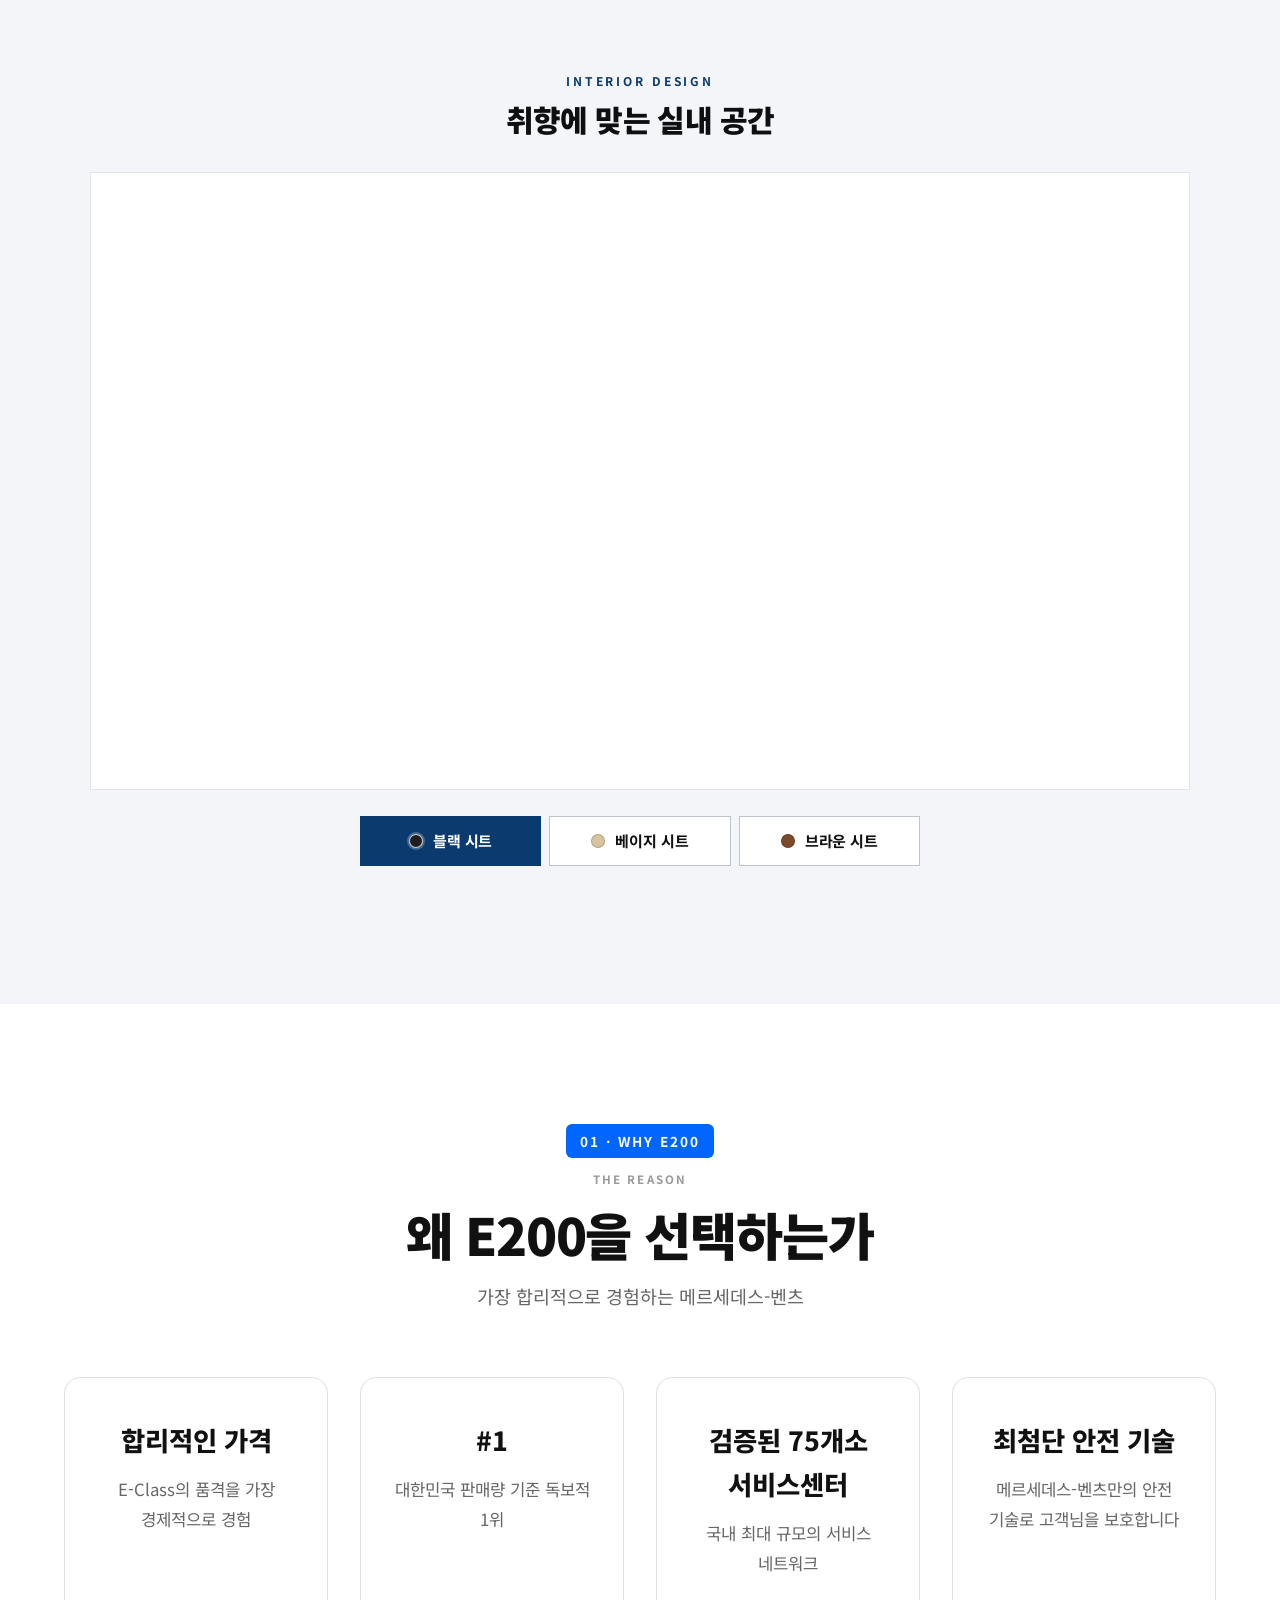
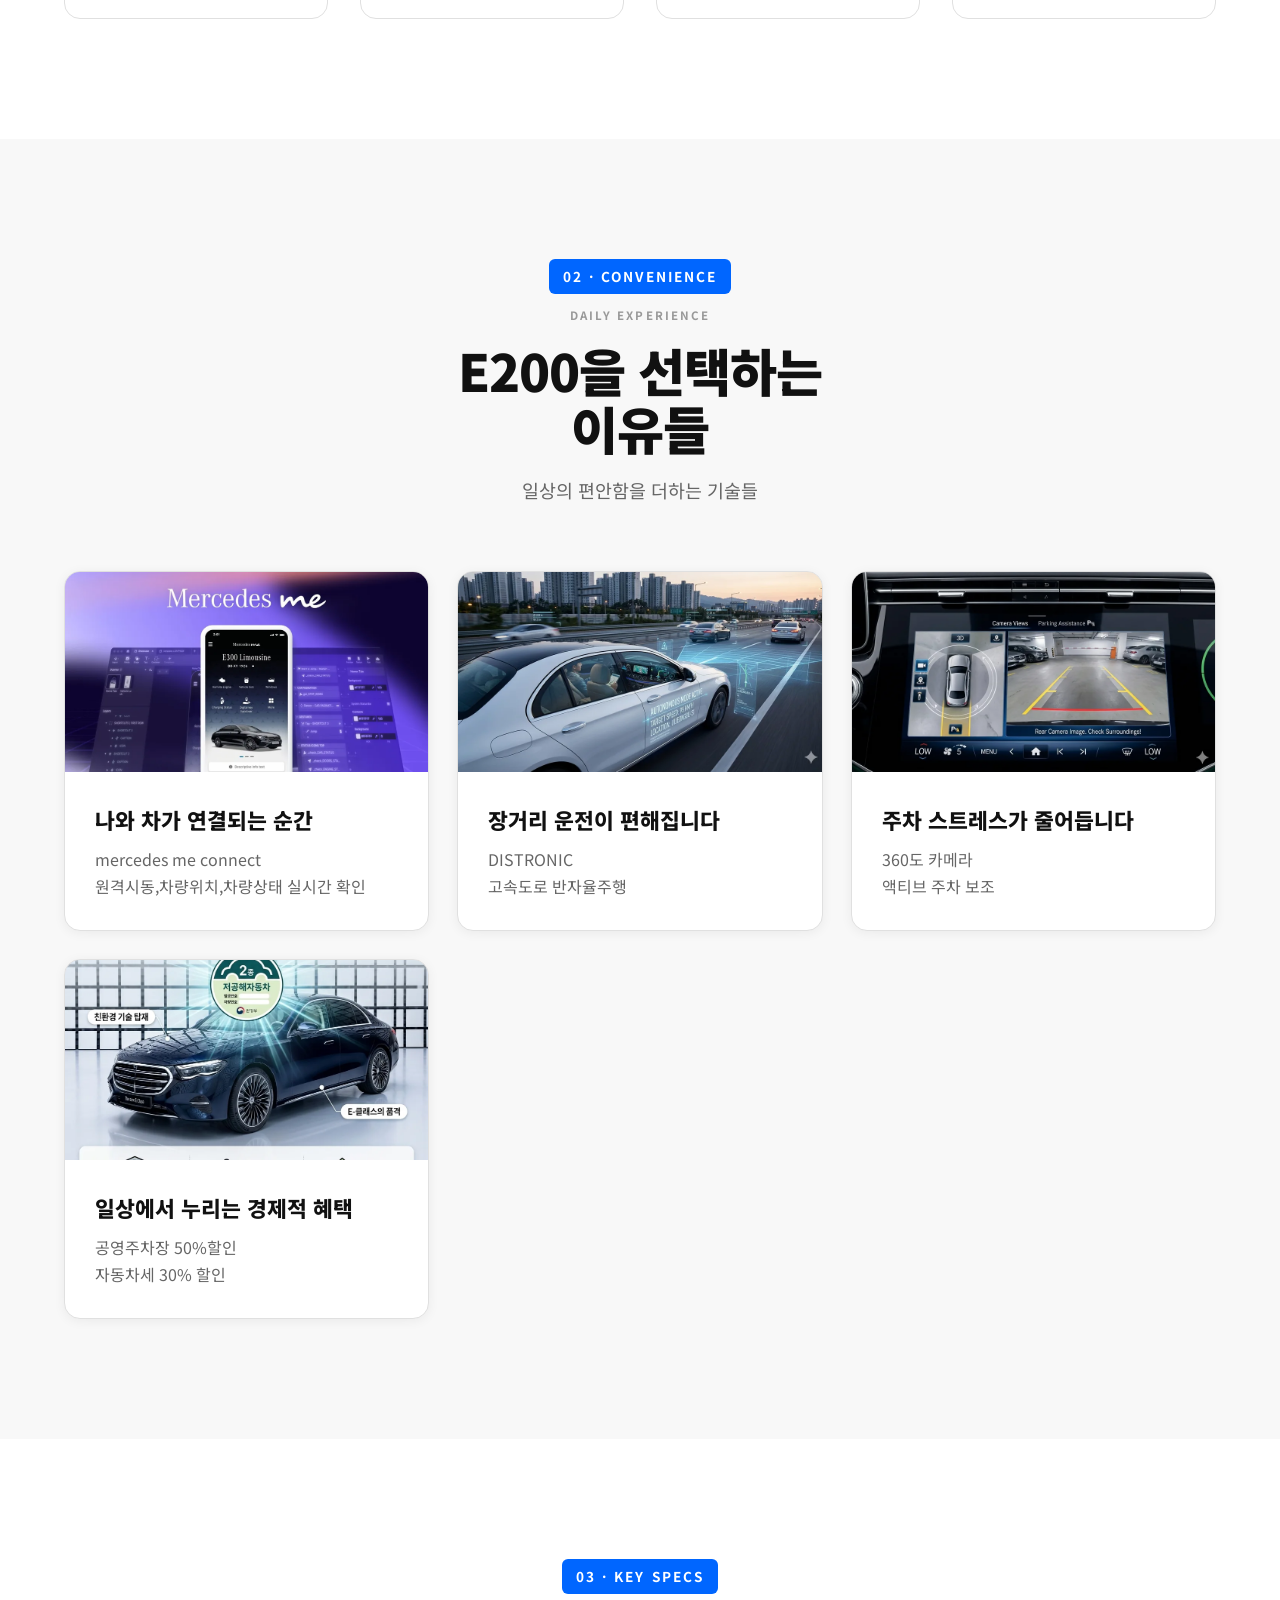
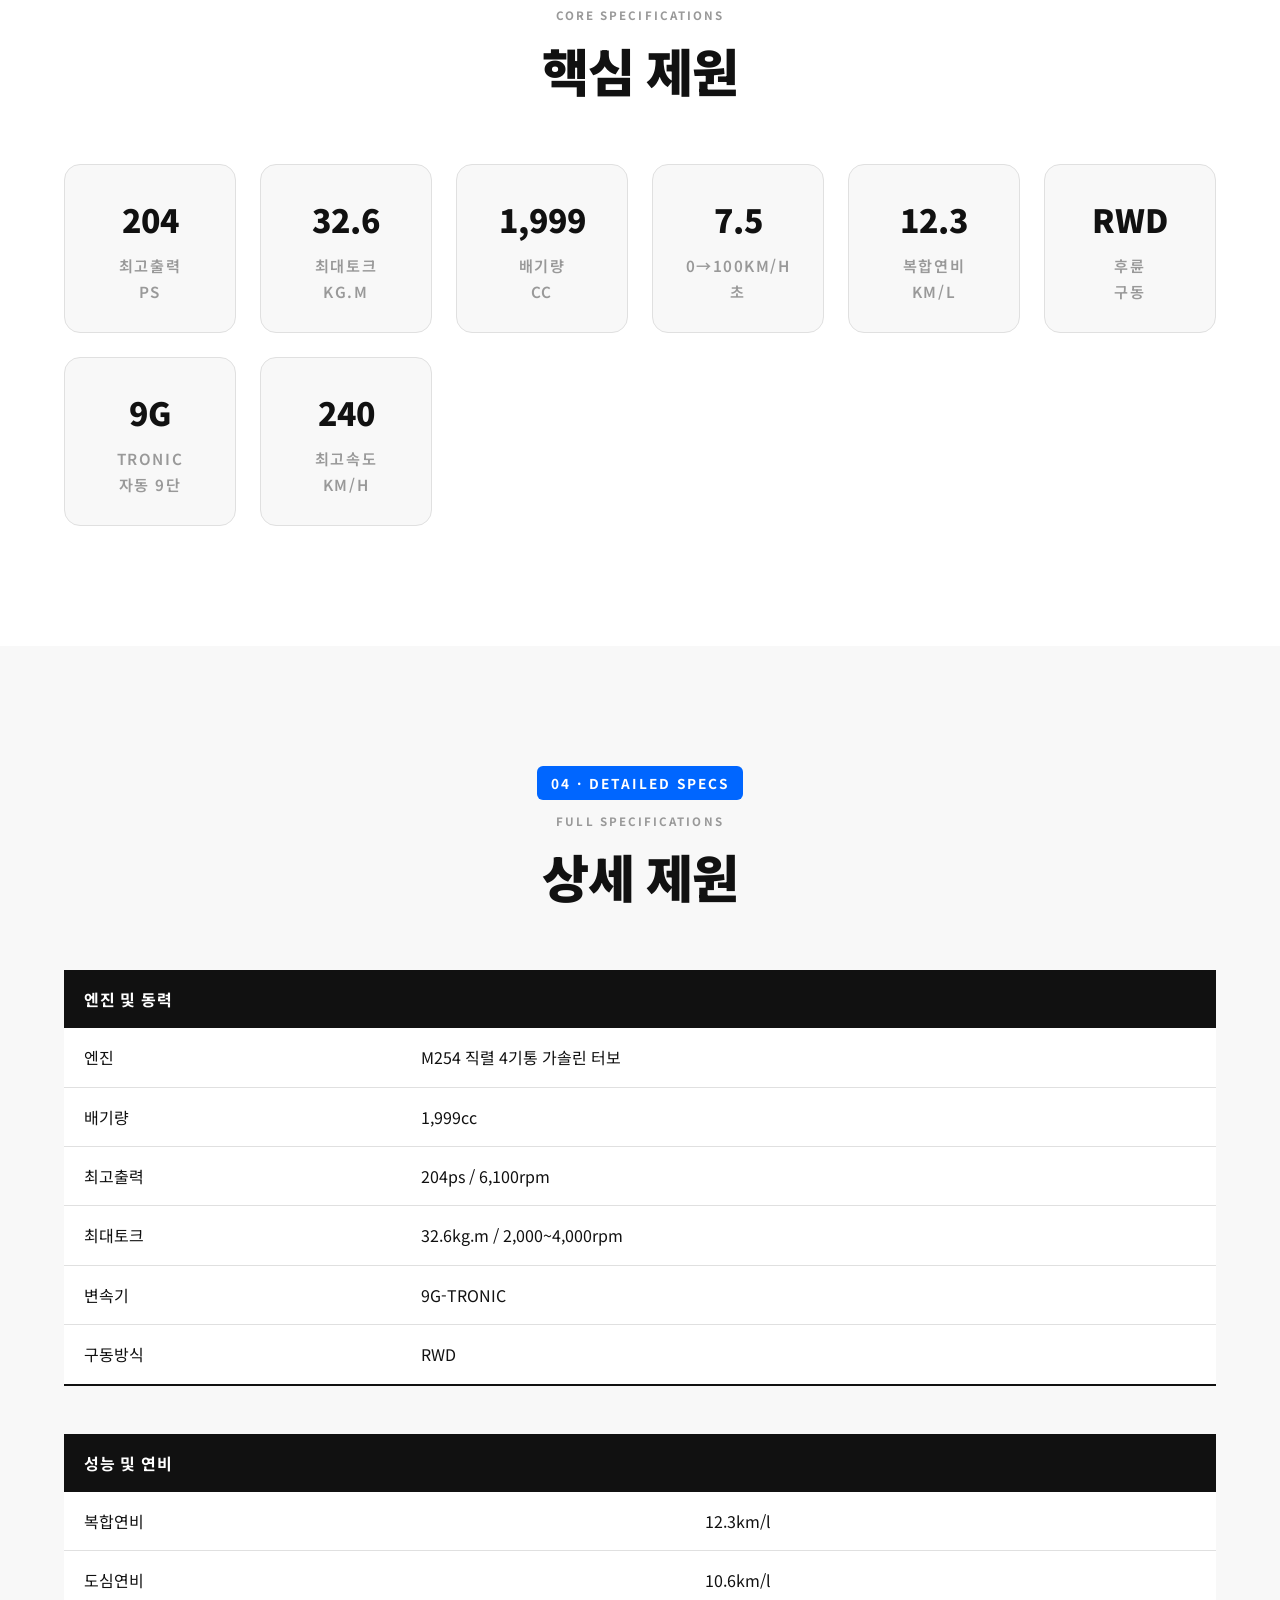
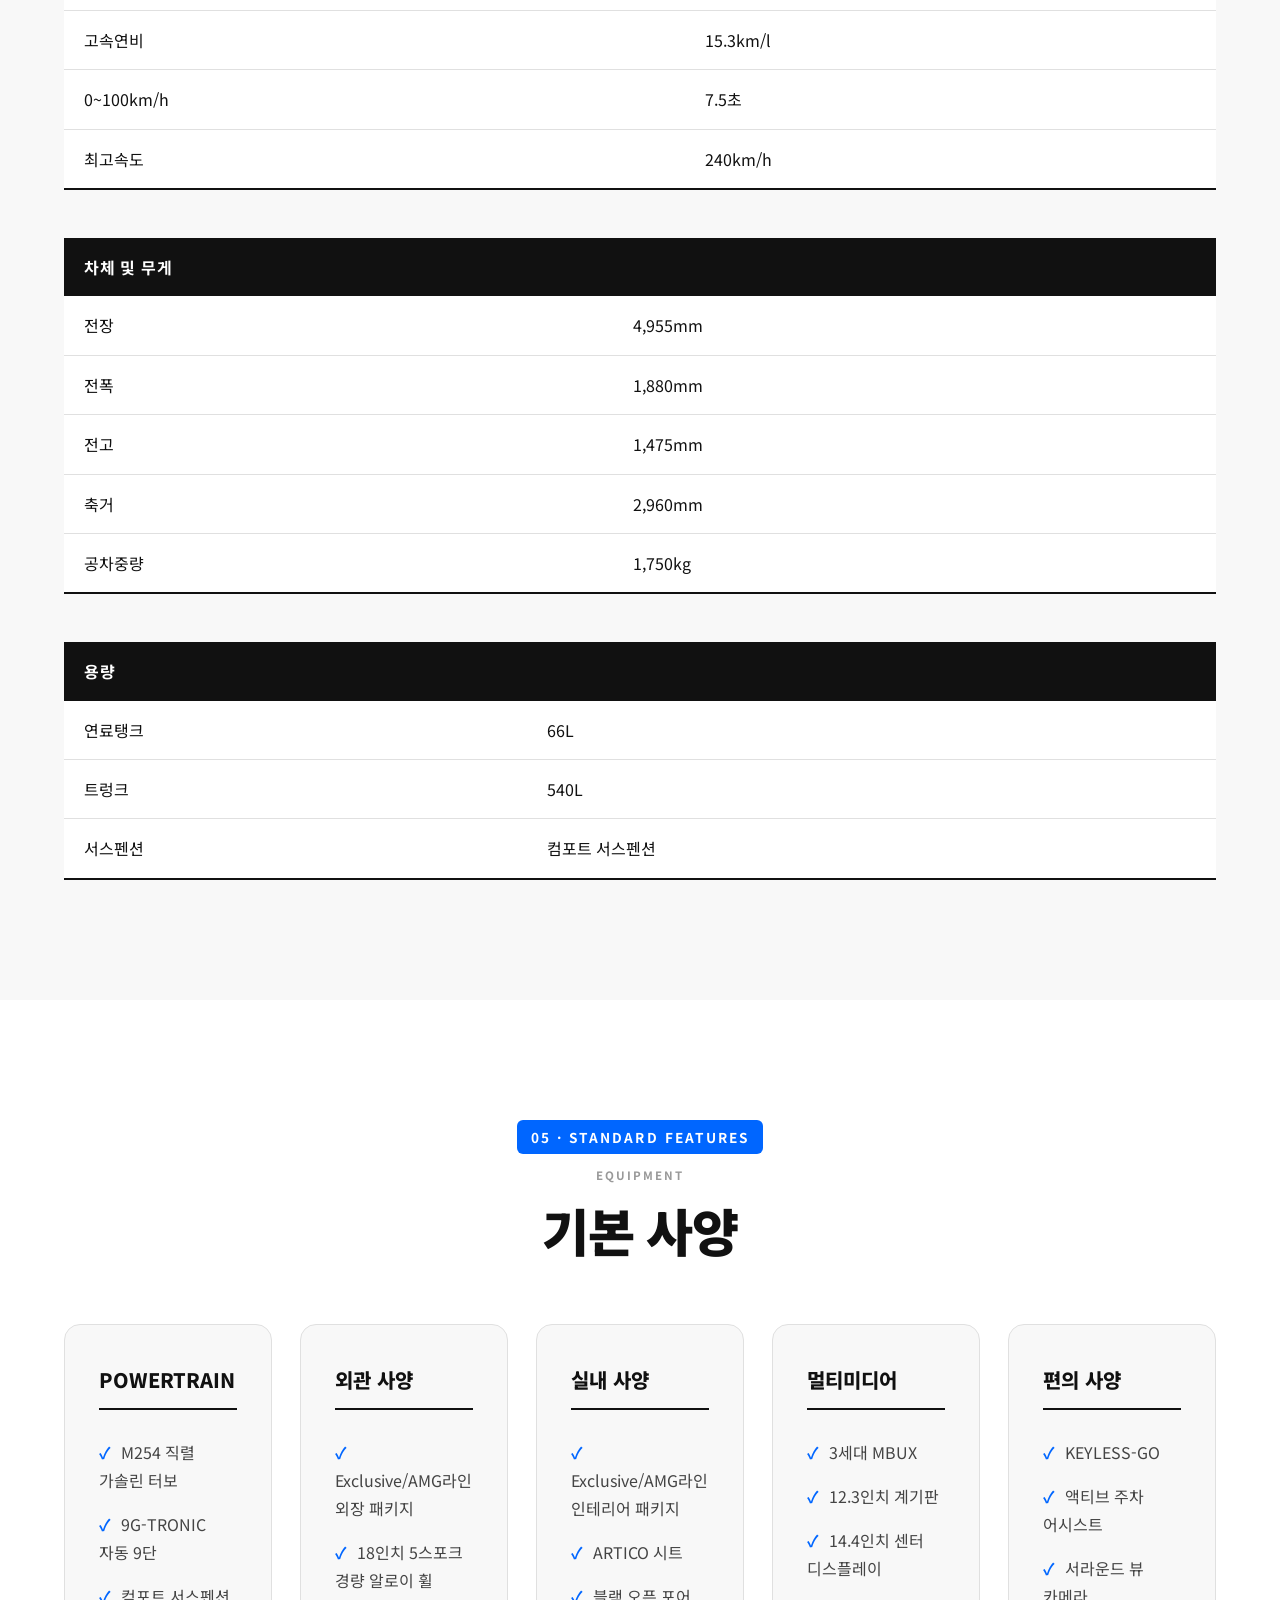
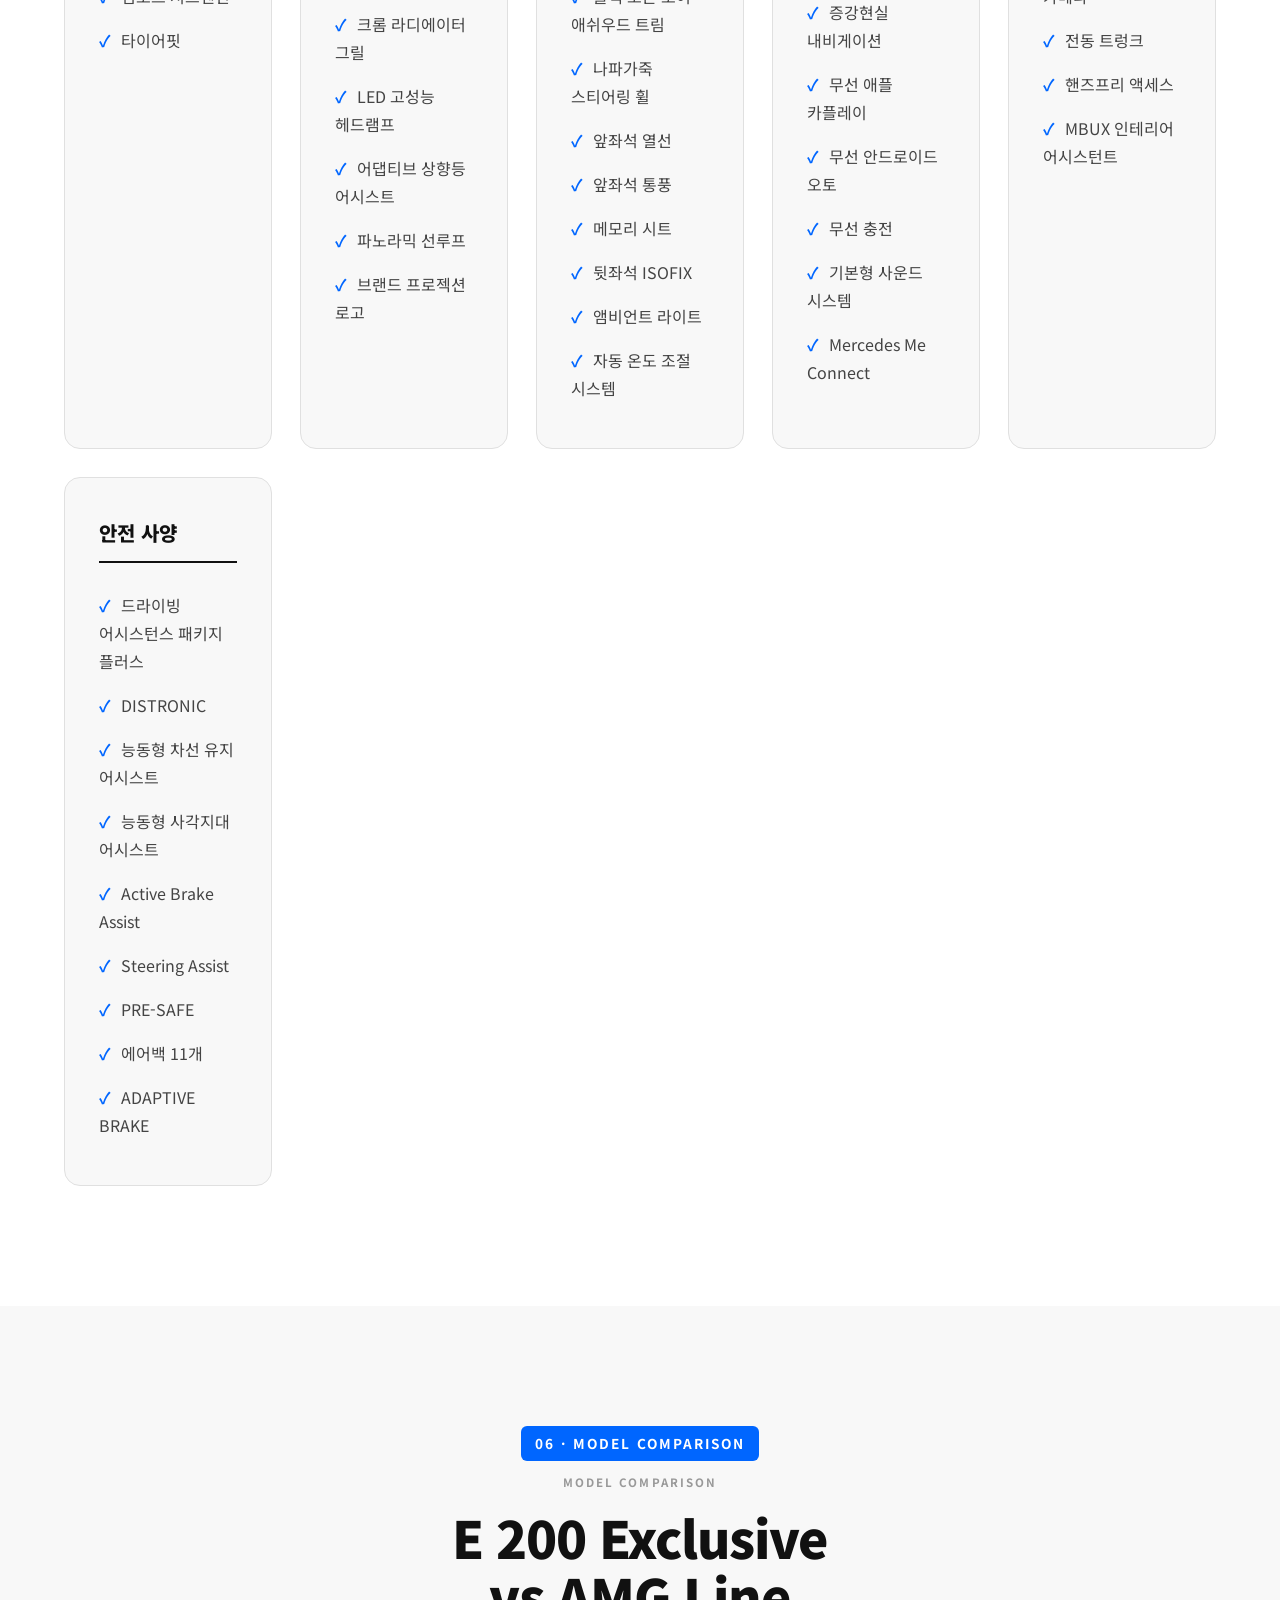
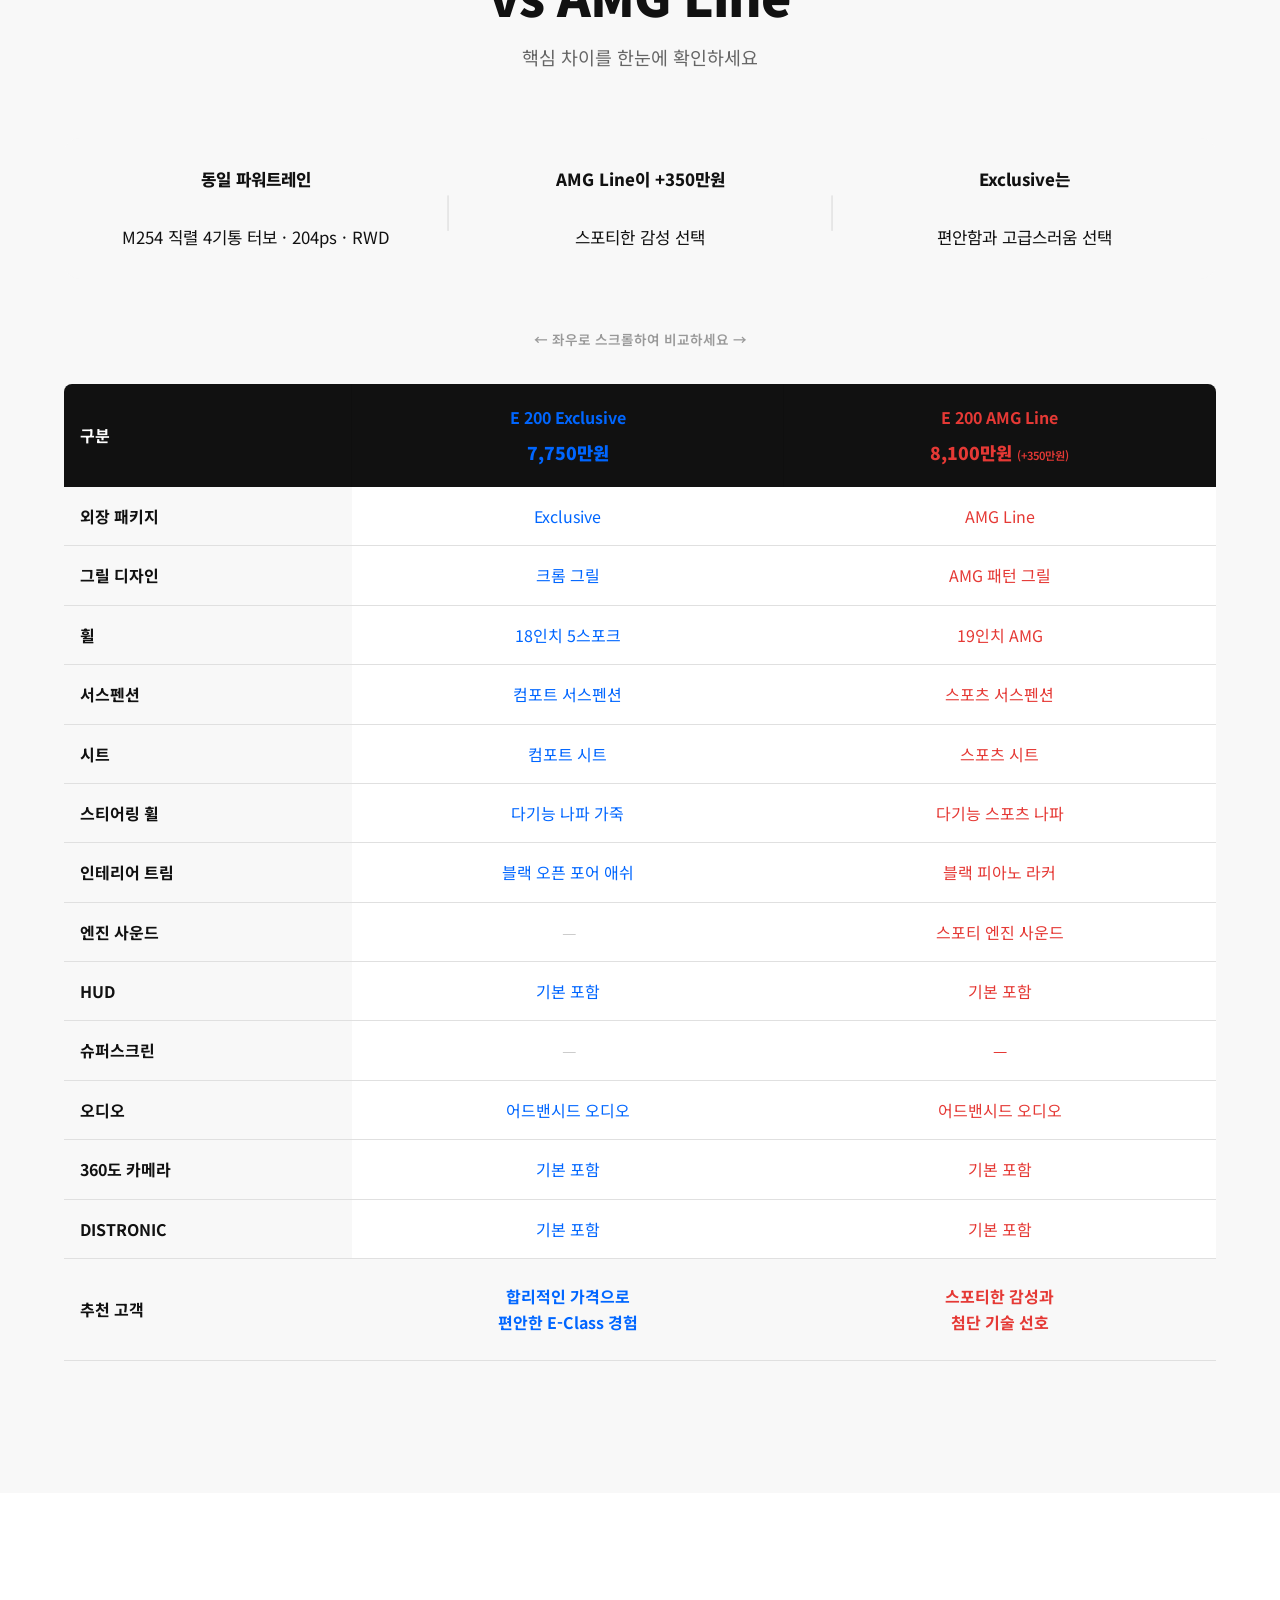
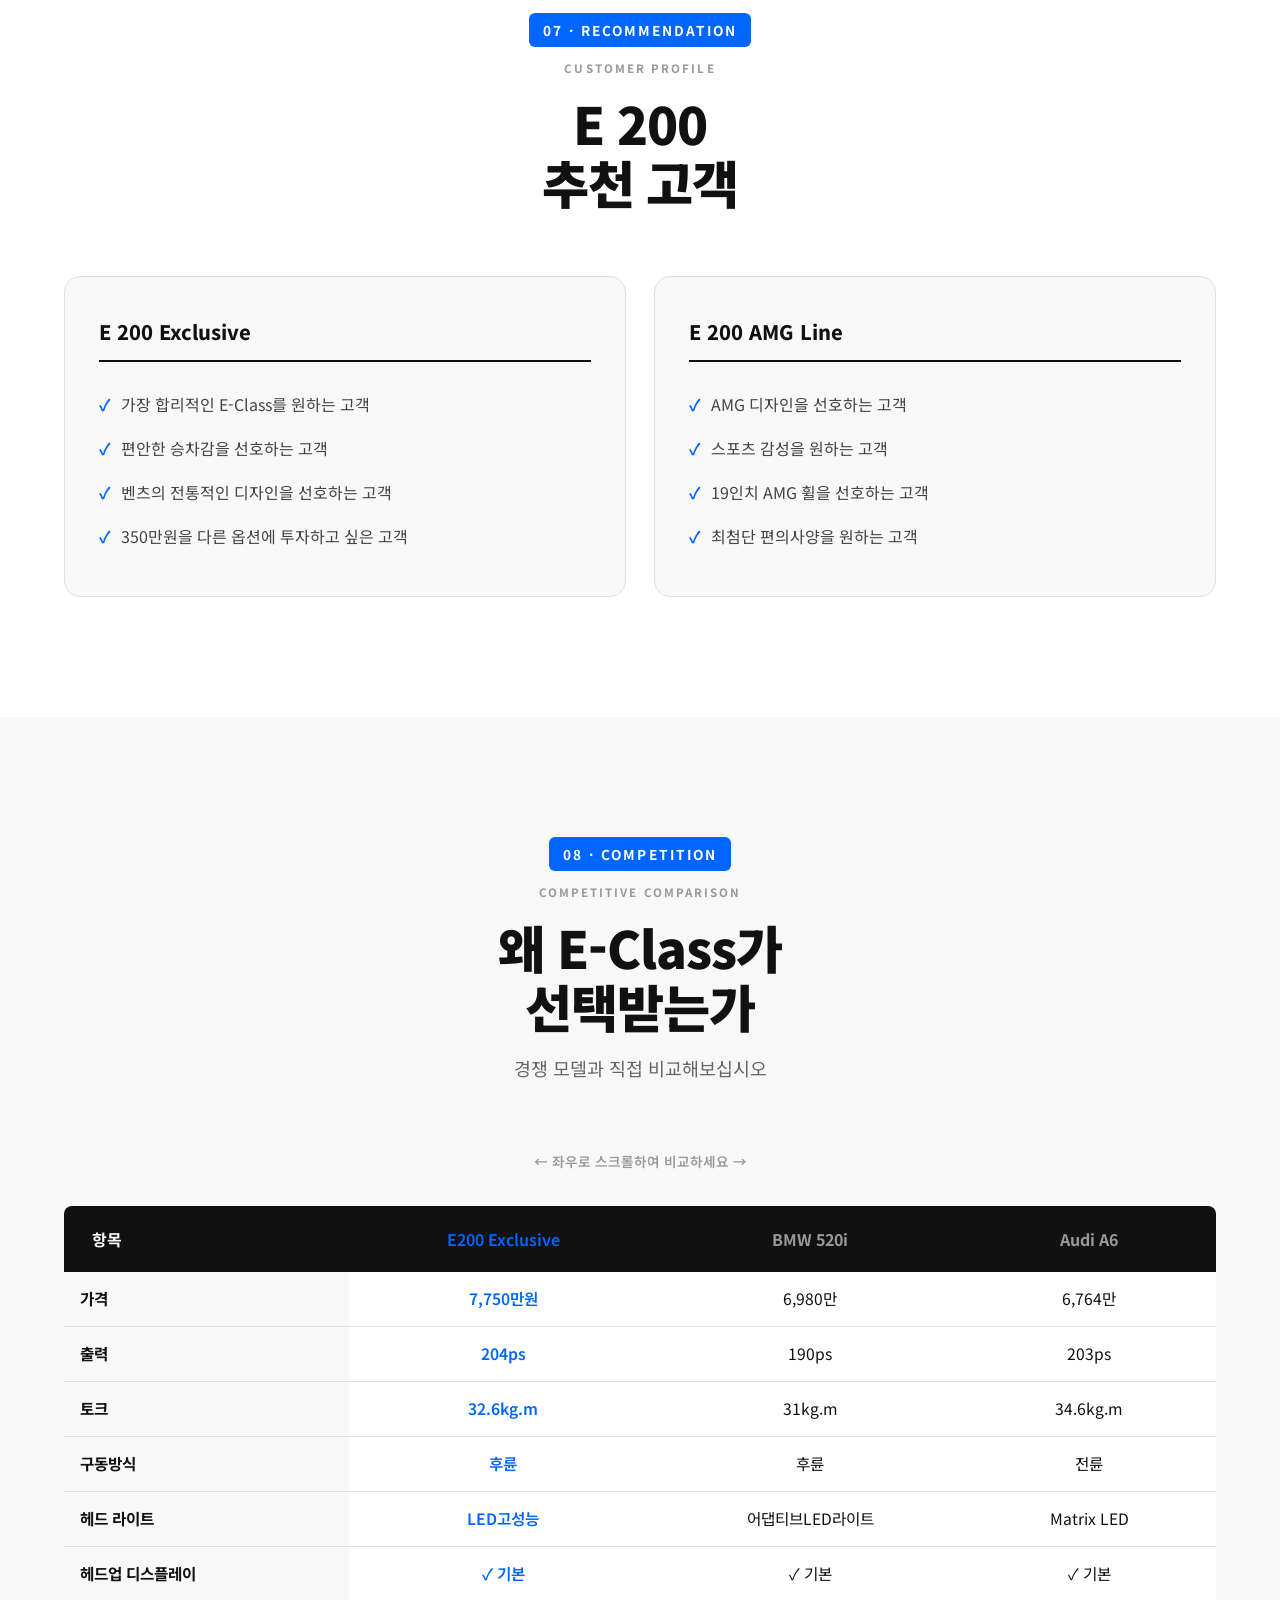
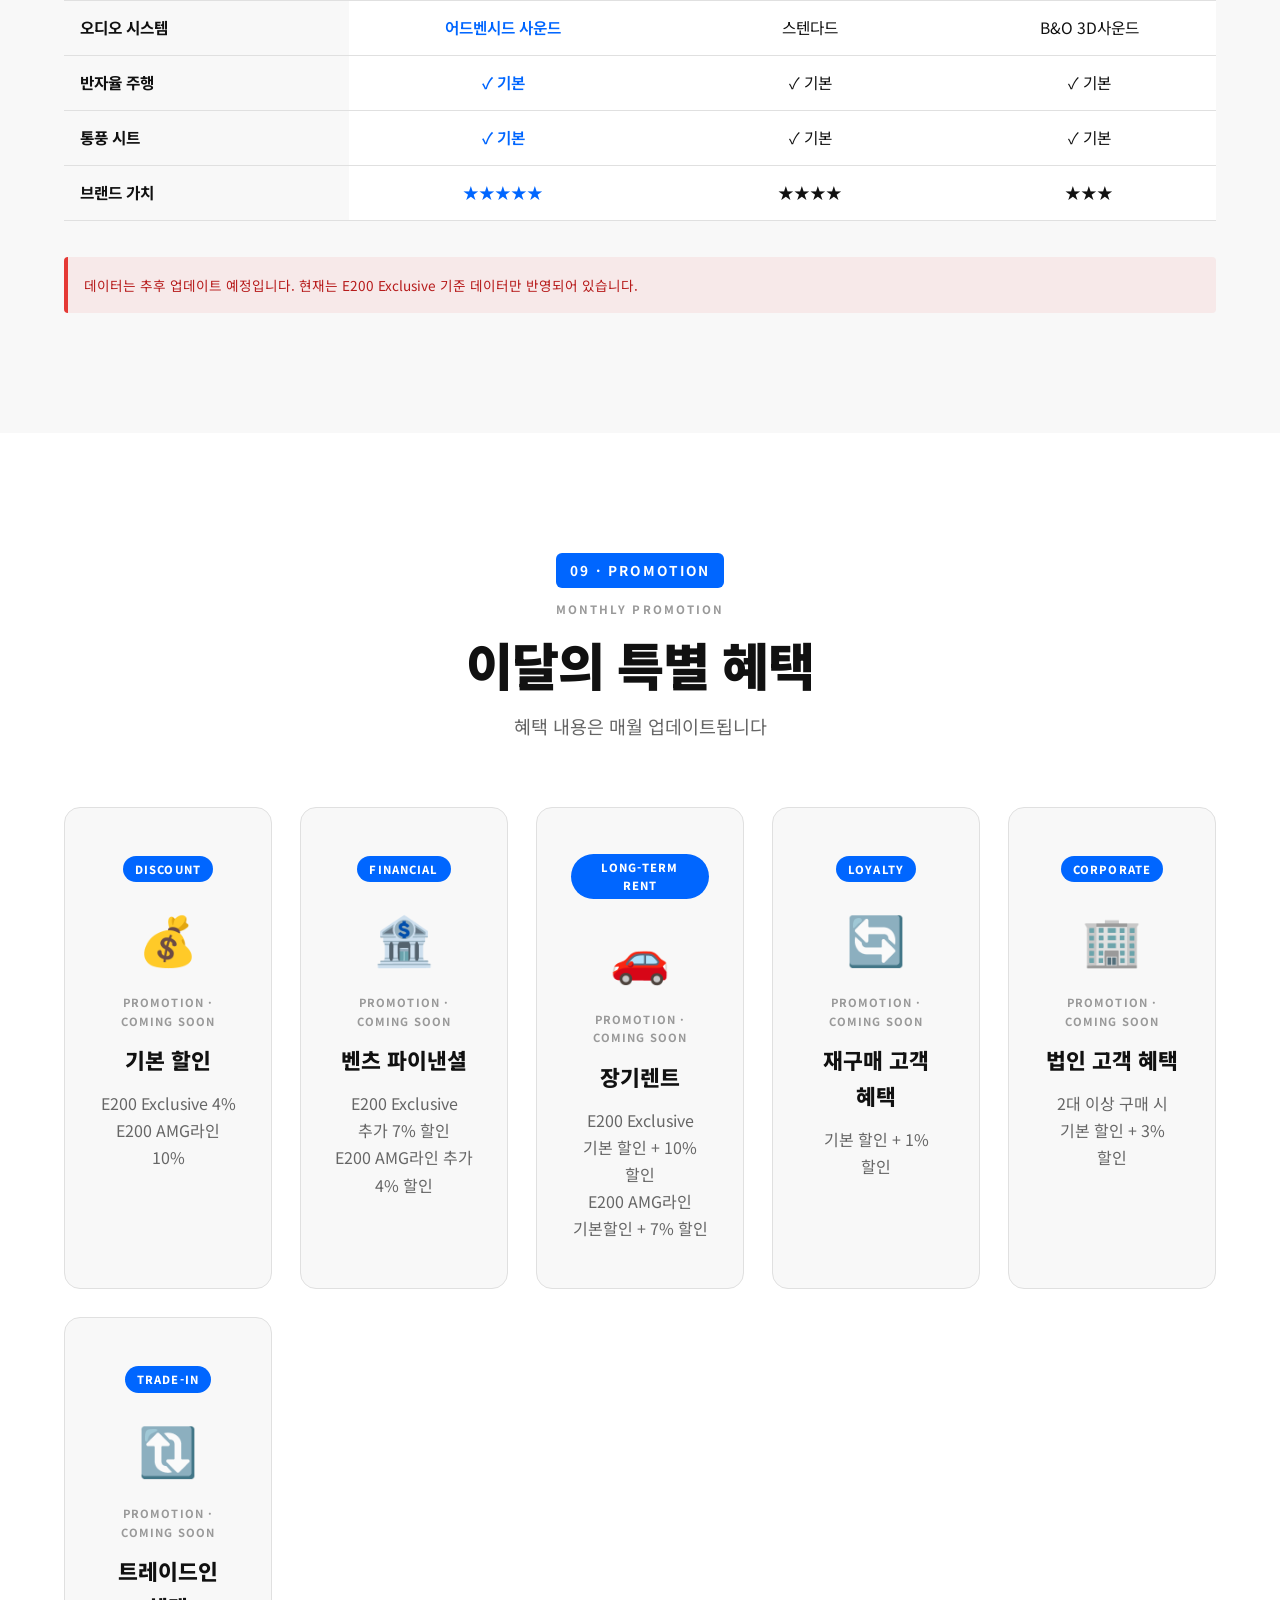
==== commit da662fee: "E200/E300: fit trim selector image box to the image ratio (no empty margins) Co-Authored-By: Claude " ====
--- a/e200.html
+++ b/e200.html
@@ -1354,6 +1354,15 @@
 .eint-price.is-hidden{visibility:hidden;}
 @media (max-width:480px){.eint-btn{font-size:14px;gap:6px;padding:10px 6px;min-height:46px}.eint-price{font-size:14px}}
 @media (prefers-reduced-motion:reduce){.eint-stage img.ecol-fade{animation:none}}
+</style>
+<style>
+/* ==================================================
+   TRIM BOX FIT — 초이스(트림 선택) 이미지 박스를 이미지 비율과 일치
+   - 고정 높이·안쪽 여백을 없애 이미지가 박스를 꽉 채움 (PC·태블릿·휴대폰 공통)
+   - 실제 이미지가 로드되면 그 비율로 자동 맞춤 (이미지를 바꿔도 여백이 생기지 않음)
+   ================================================== */
+.trim-main-image{height:auto;min-height:0;aspect-ratio:var(--trim-ratio, 1650 / 956);}
+.trim-main-image img{padding:0;object-fit:cover;object-position:center;}
 </style>
 </head>
 
@@ -2420,5 +2429,22 @@
 s.textContent = `@keyframes fadeIn{from{opacity:0}to{opacity:1}} @media(prefers-reduced-motion:reduce){.reveal{opacity:1;transform:none}.score-bar-fill{transition:none}}`;
 document.head.appendChild(s);
 </script>
+<script>
+/* TRIM BOX FIT — 로드된 이미지의 실제 비율로 박스 비율 맞춤 */
+(function(){
+  function fit(img, box, prop){
+    if(!img || !box) return;
+    const set = () => { if(img.naturalWidth && img.naturalHeight) box.style.setProperty(prop, img.naturalWidth + ' / ' + img.naturalHeight); };
+    img.addEventListener('load', set); if(img.complete) set();
+  }
+  const main = document.getElementById('trimMainImg');
+  fit(main, main && main.closest('.trim-main-image'), '--trim-ratio');
+  /* 비교 박스(이미지가 나중에 추가됨) */
+  document.querySelectorAll('.trim-compare-image').forEach(box => {
+    const hook = () => { const img = box.querySelector('img'); if(img){ fit(img, box, '--trim-compare-ratio'); return true; } return false; };
+    if(!hook()){ const mo = new MutationObserver(() => { if(hook()) mo.disconnect(); }); mo.observe(box, { childList: true }); }
+  });
+})();
+</script>
 </body>
 </html>
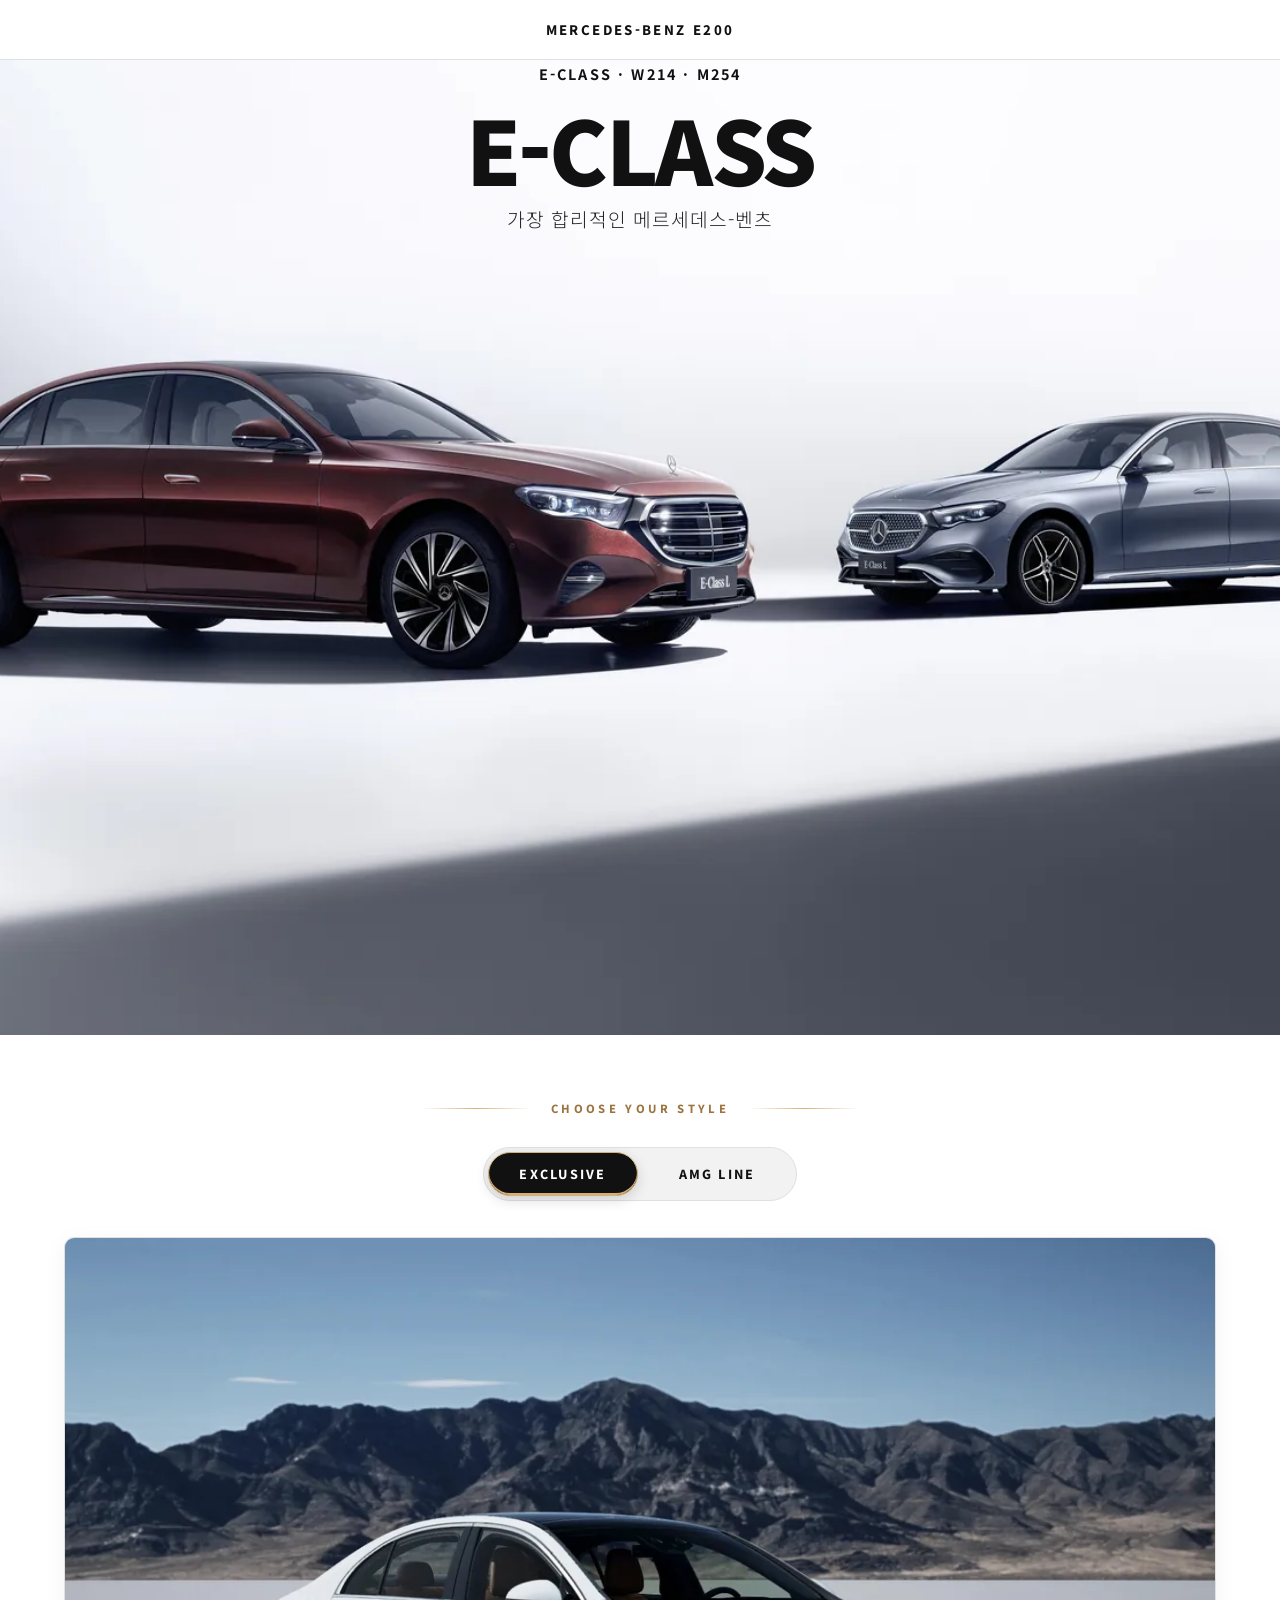
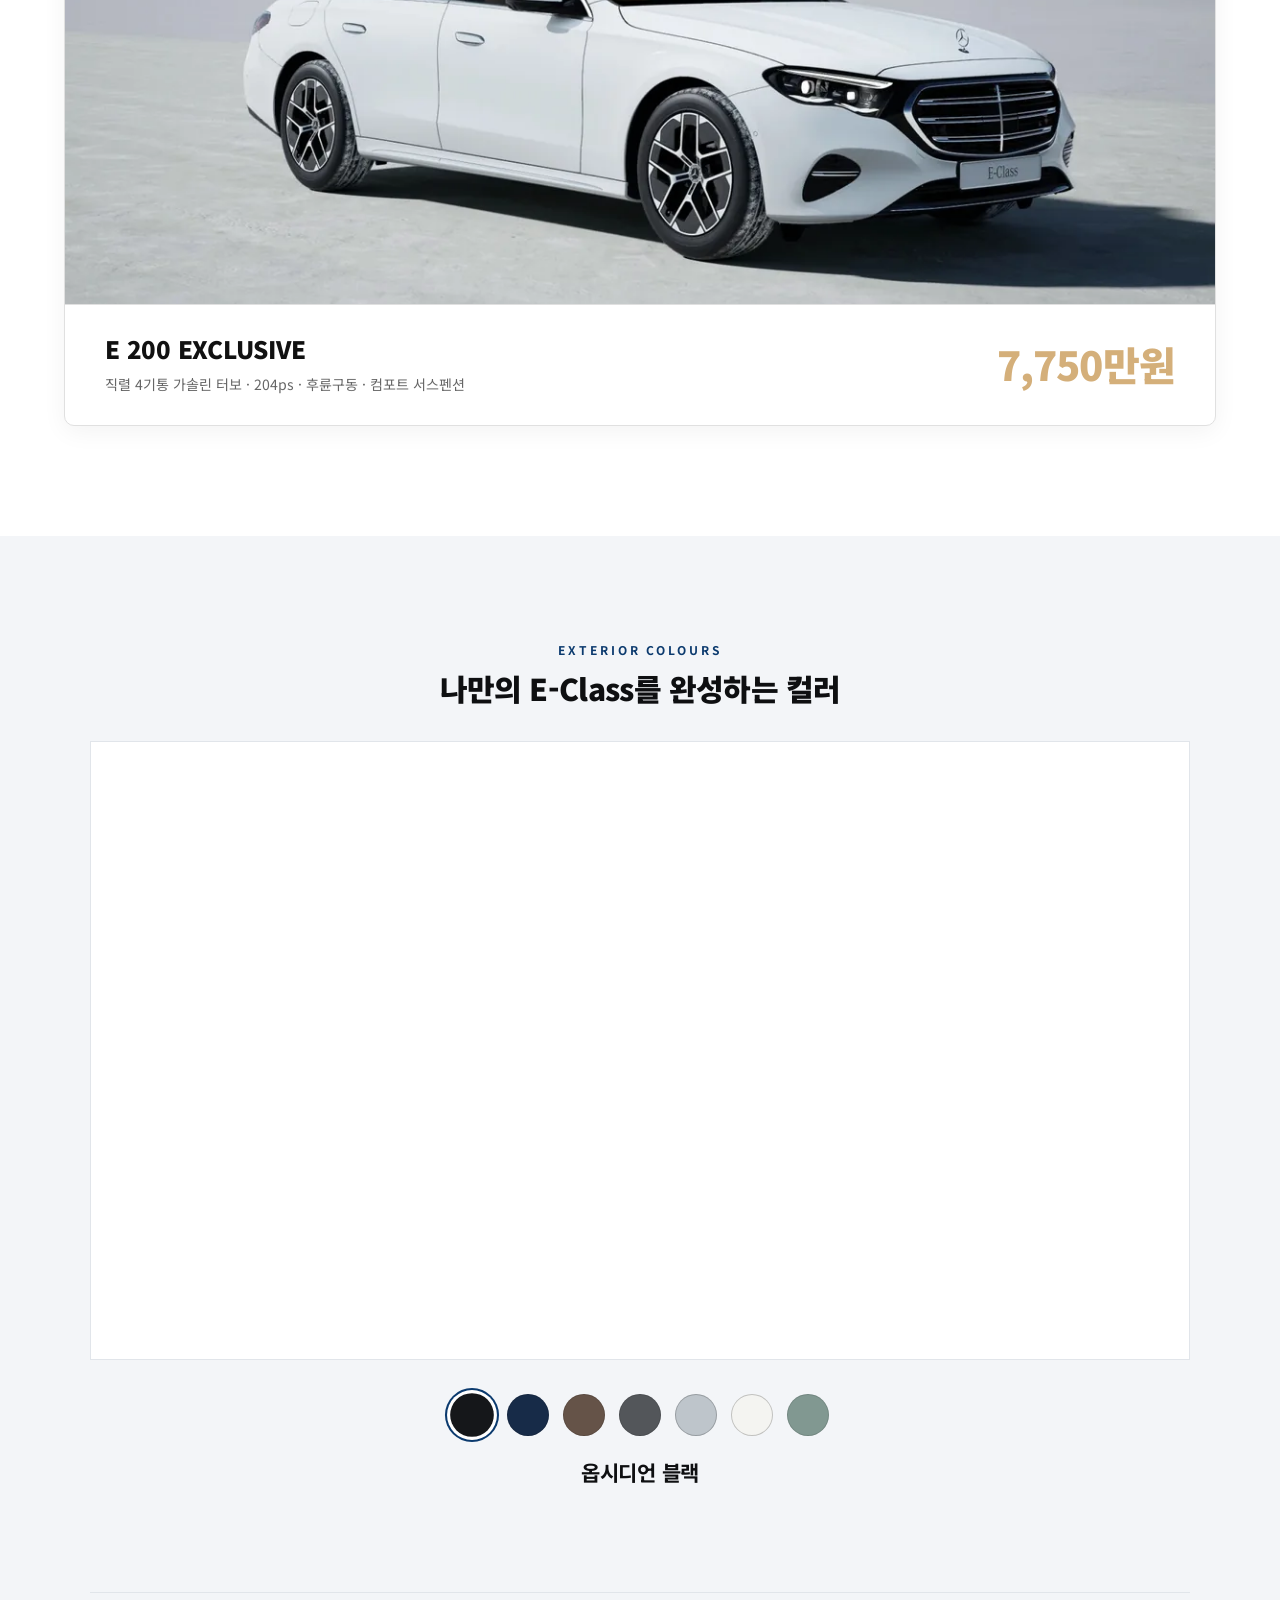
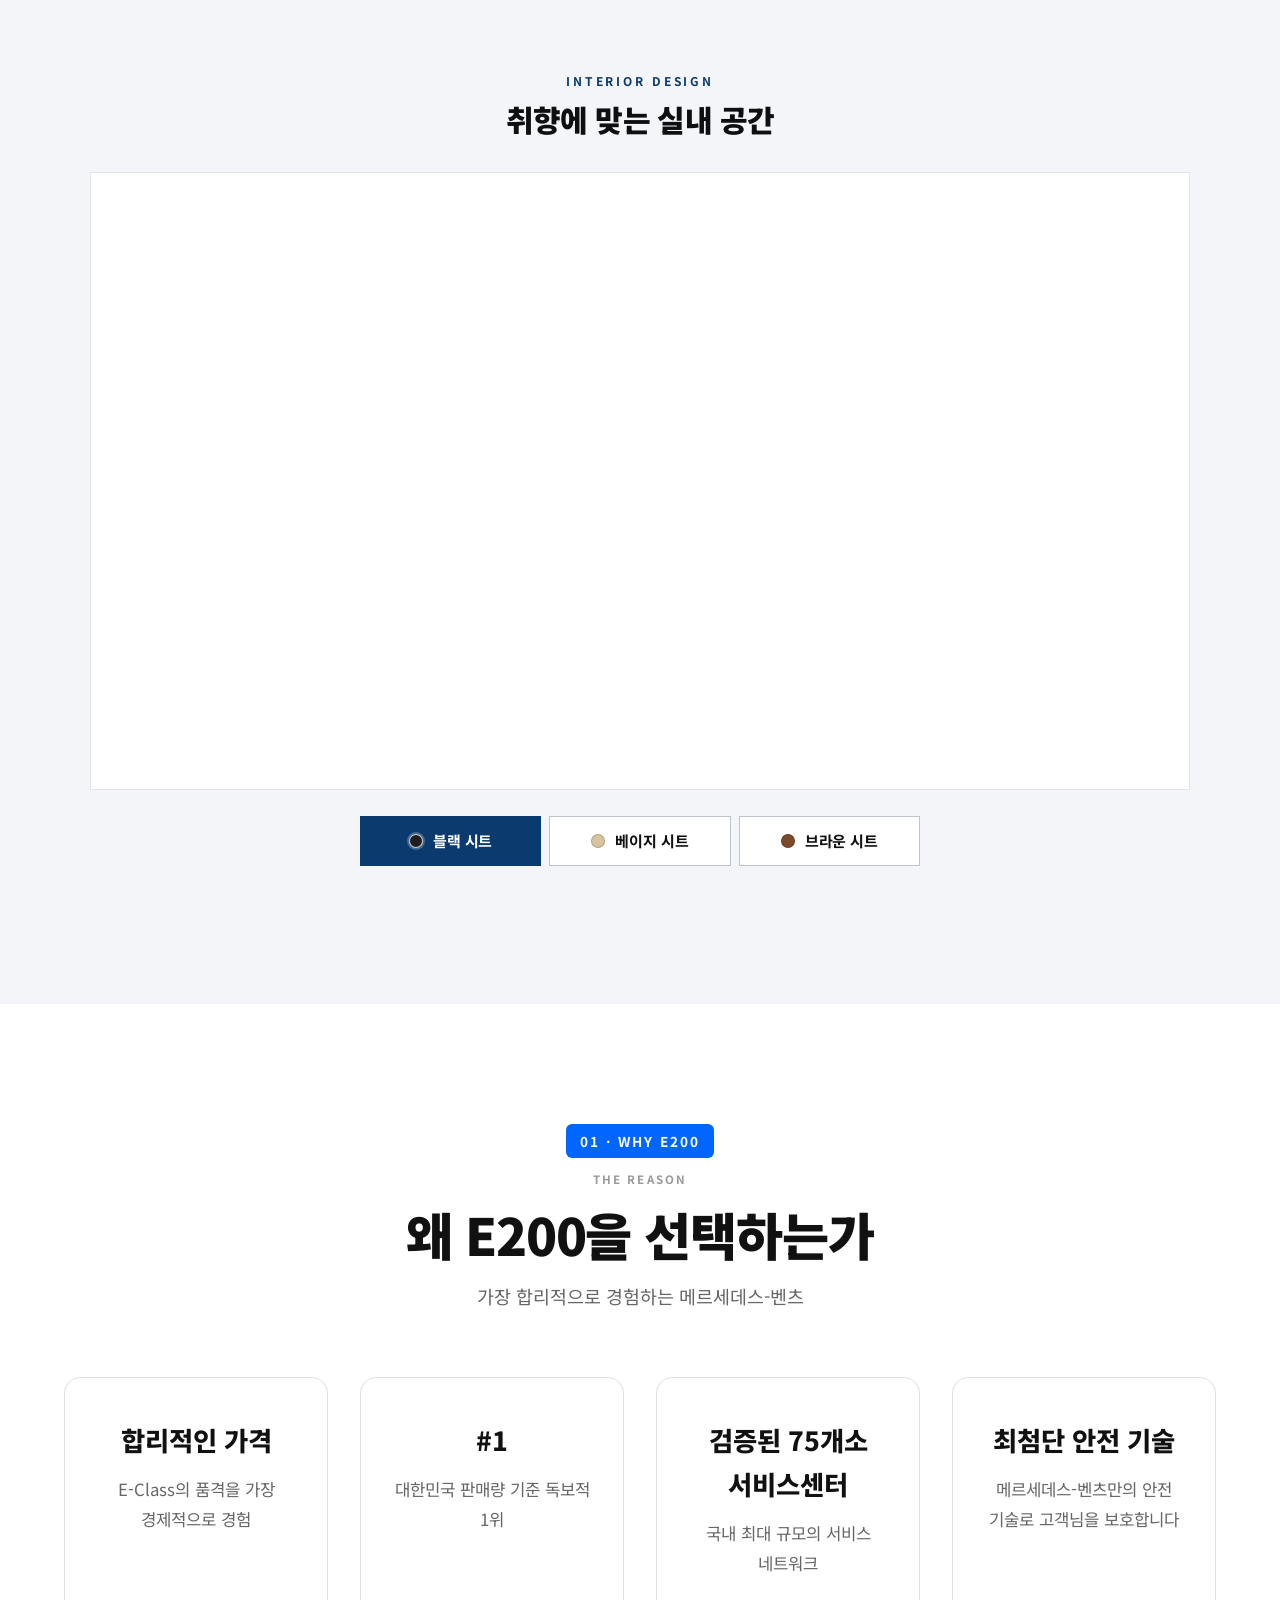
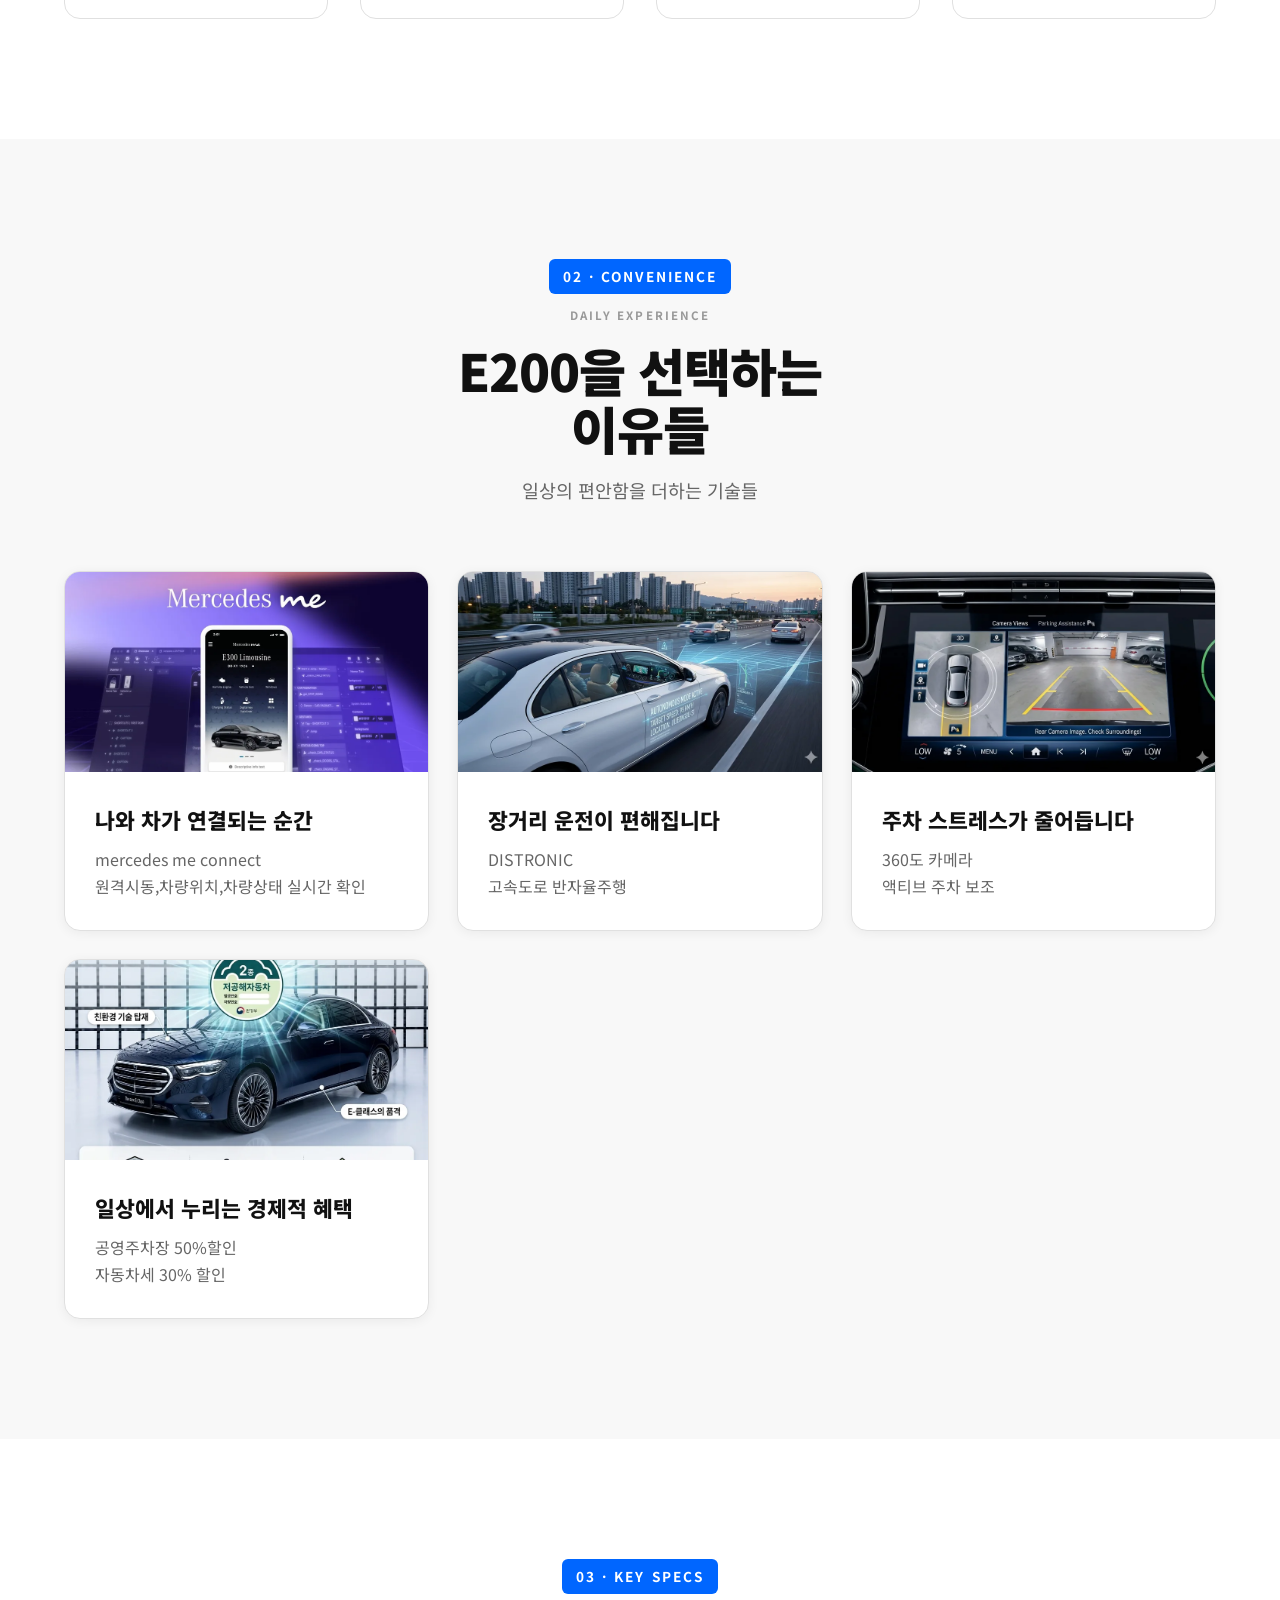
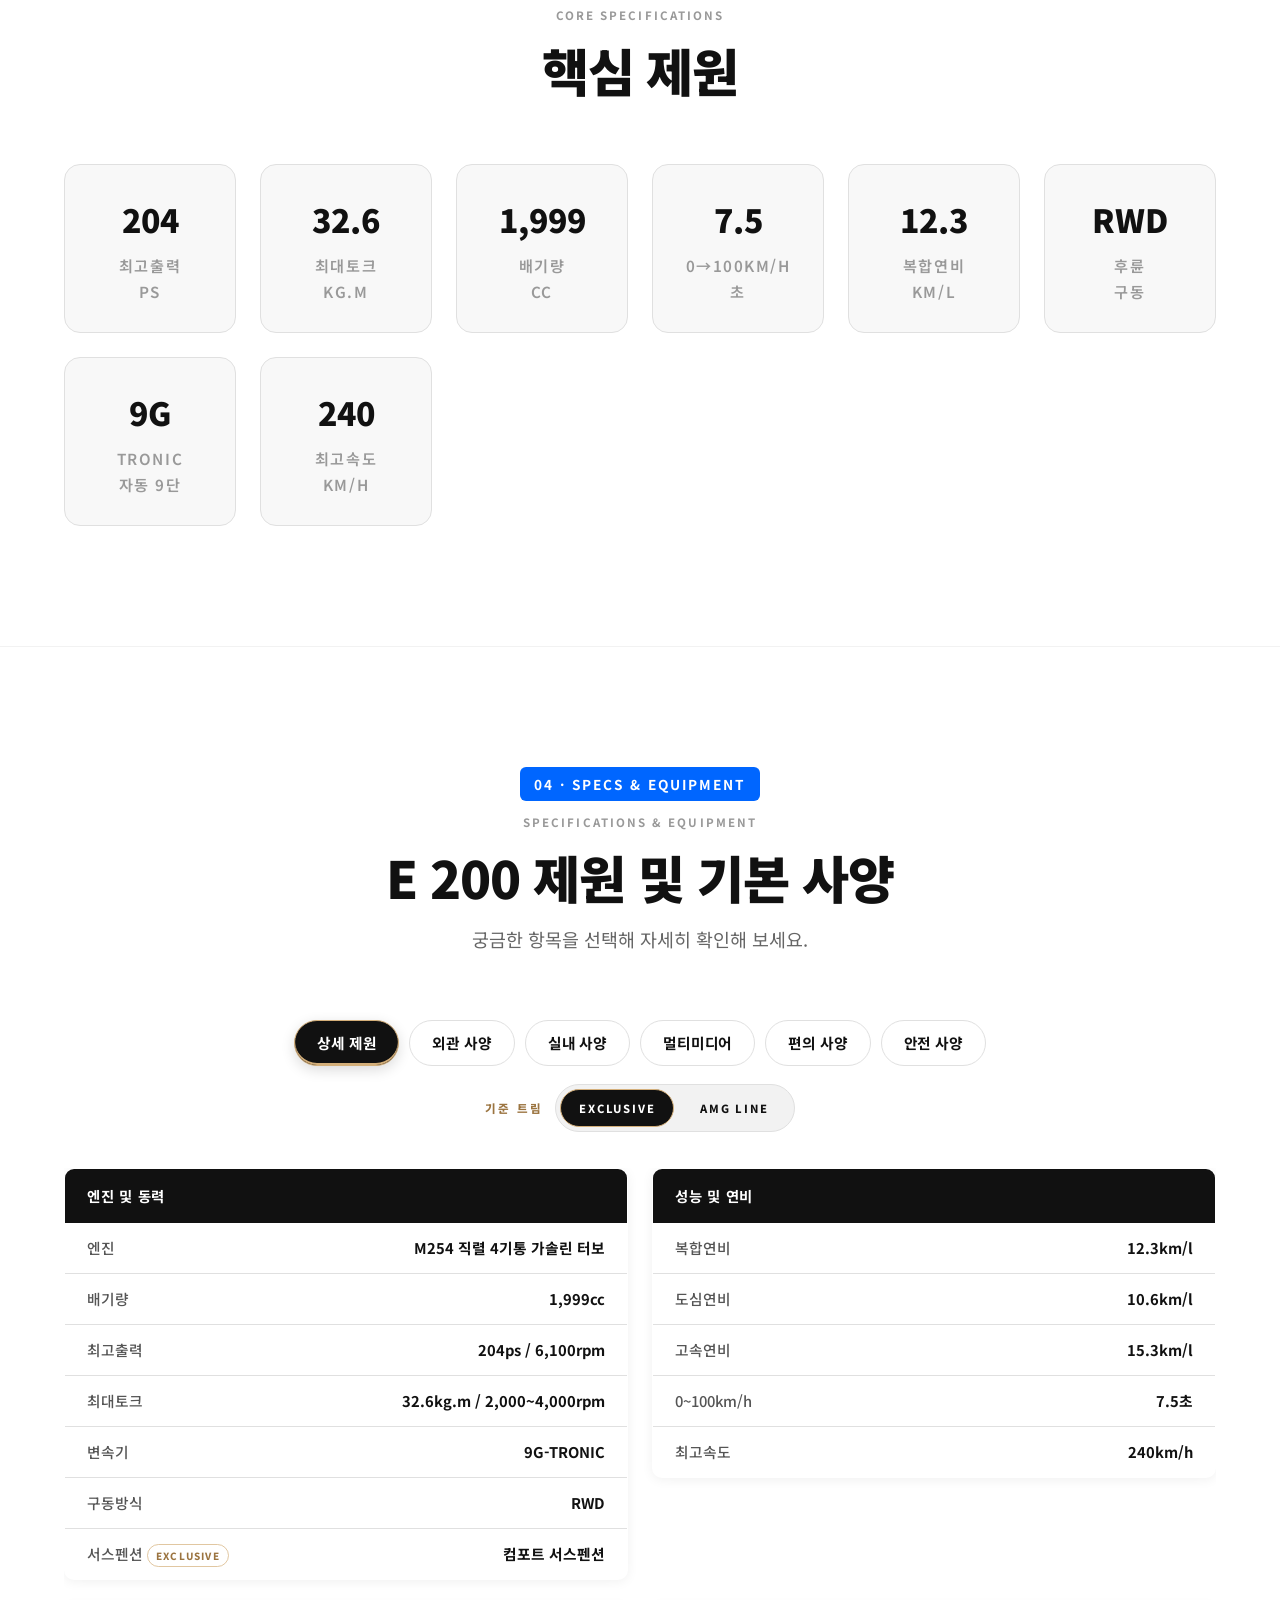
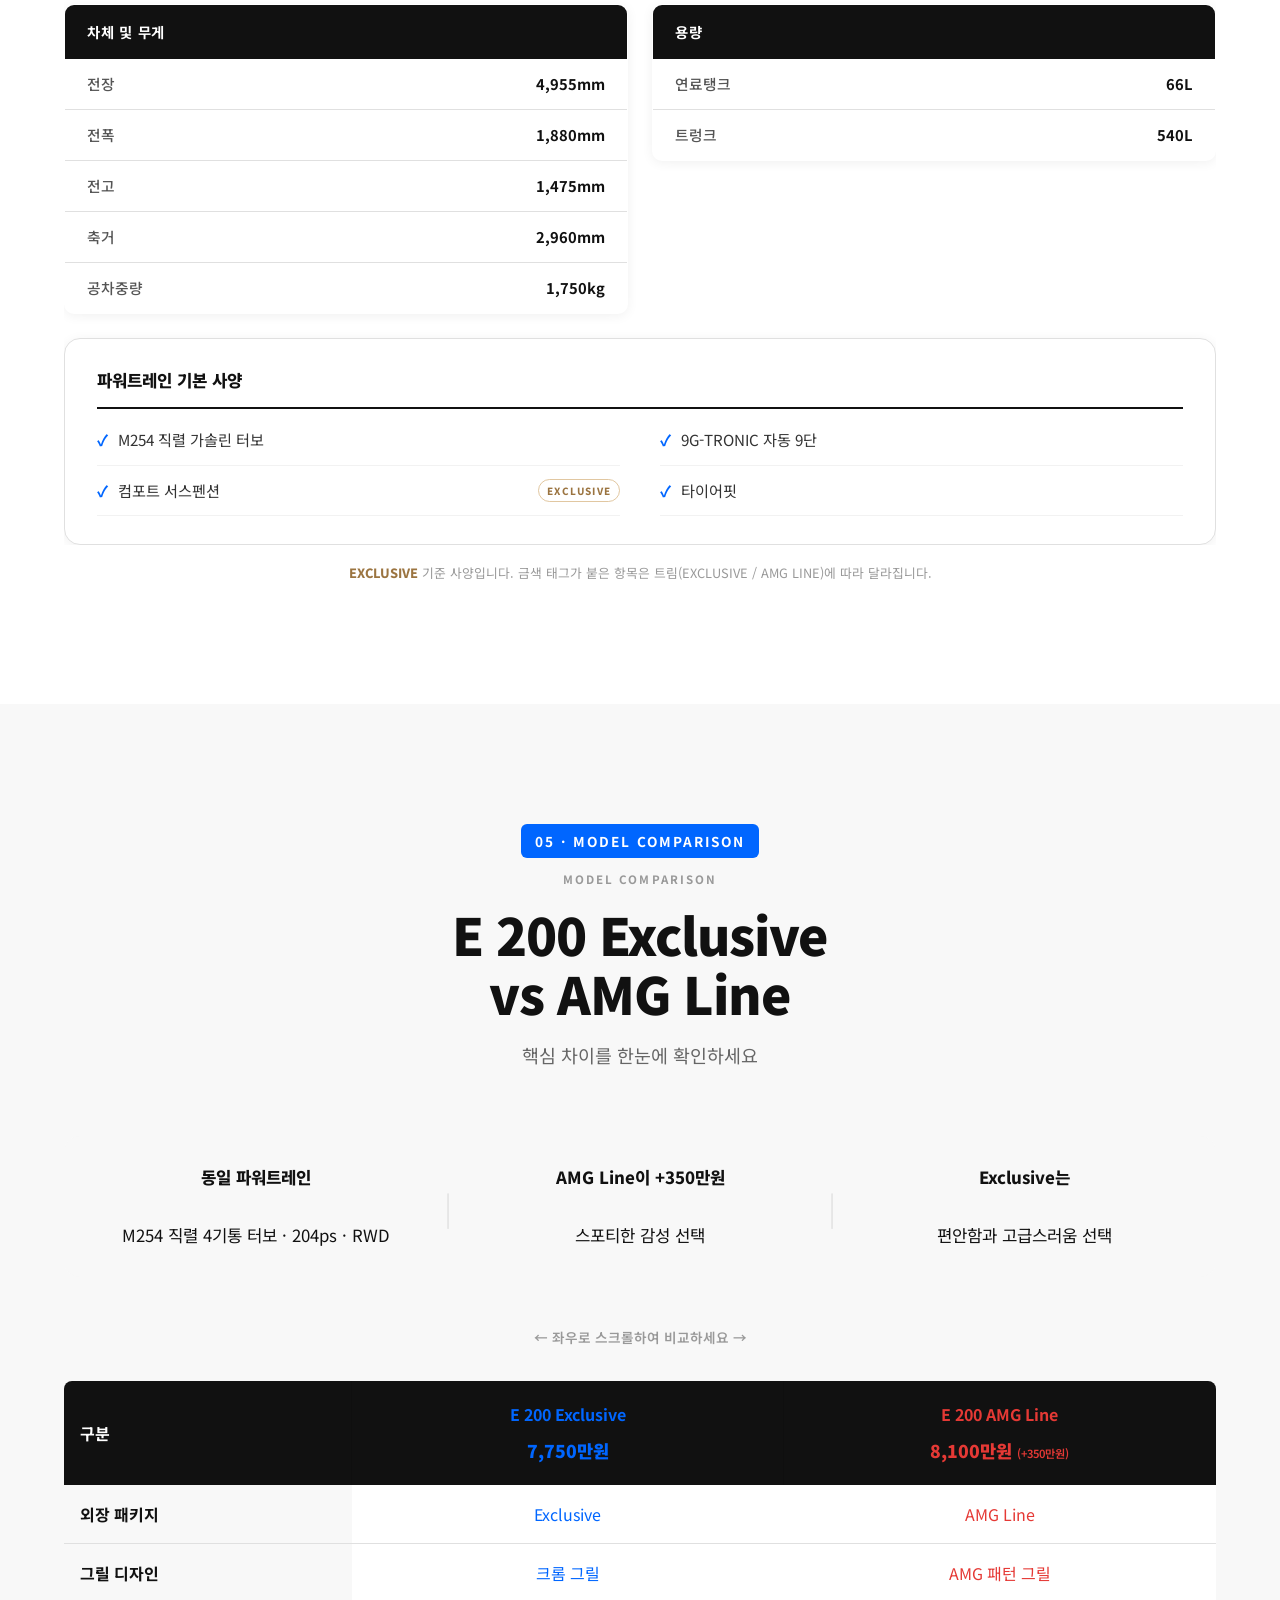
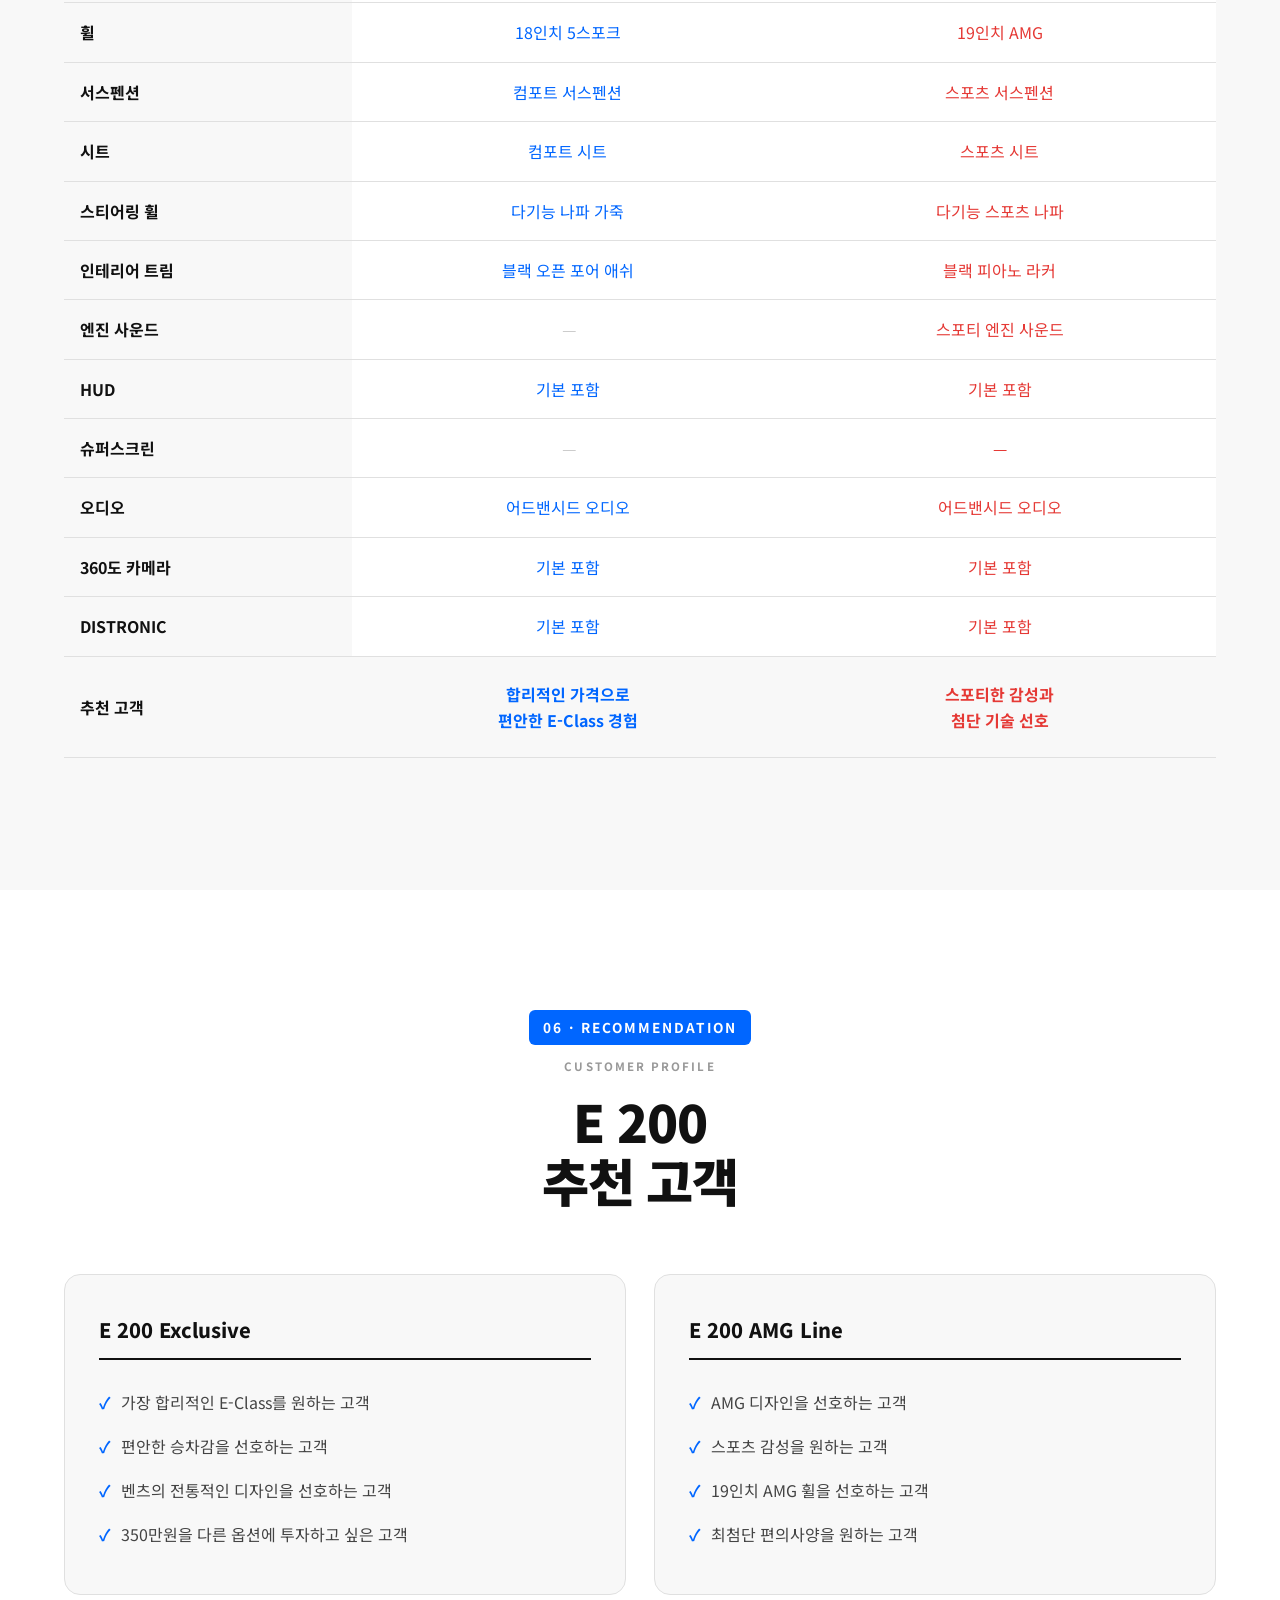
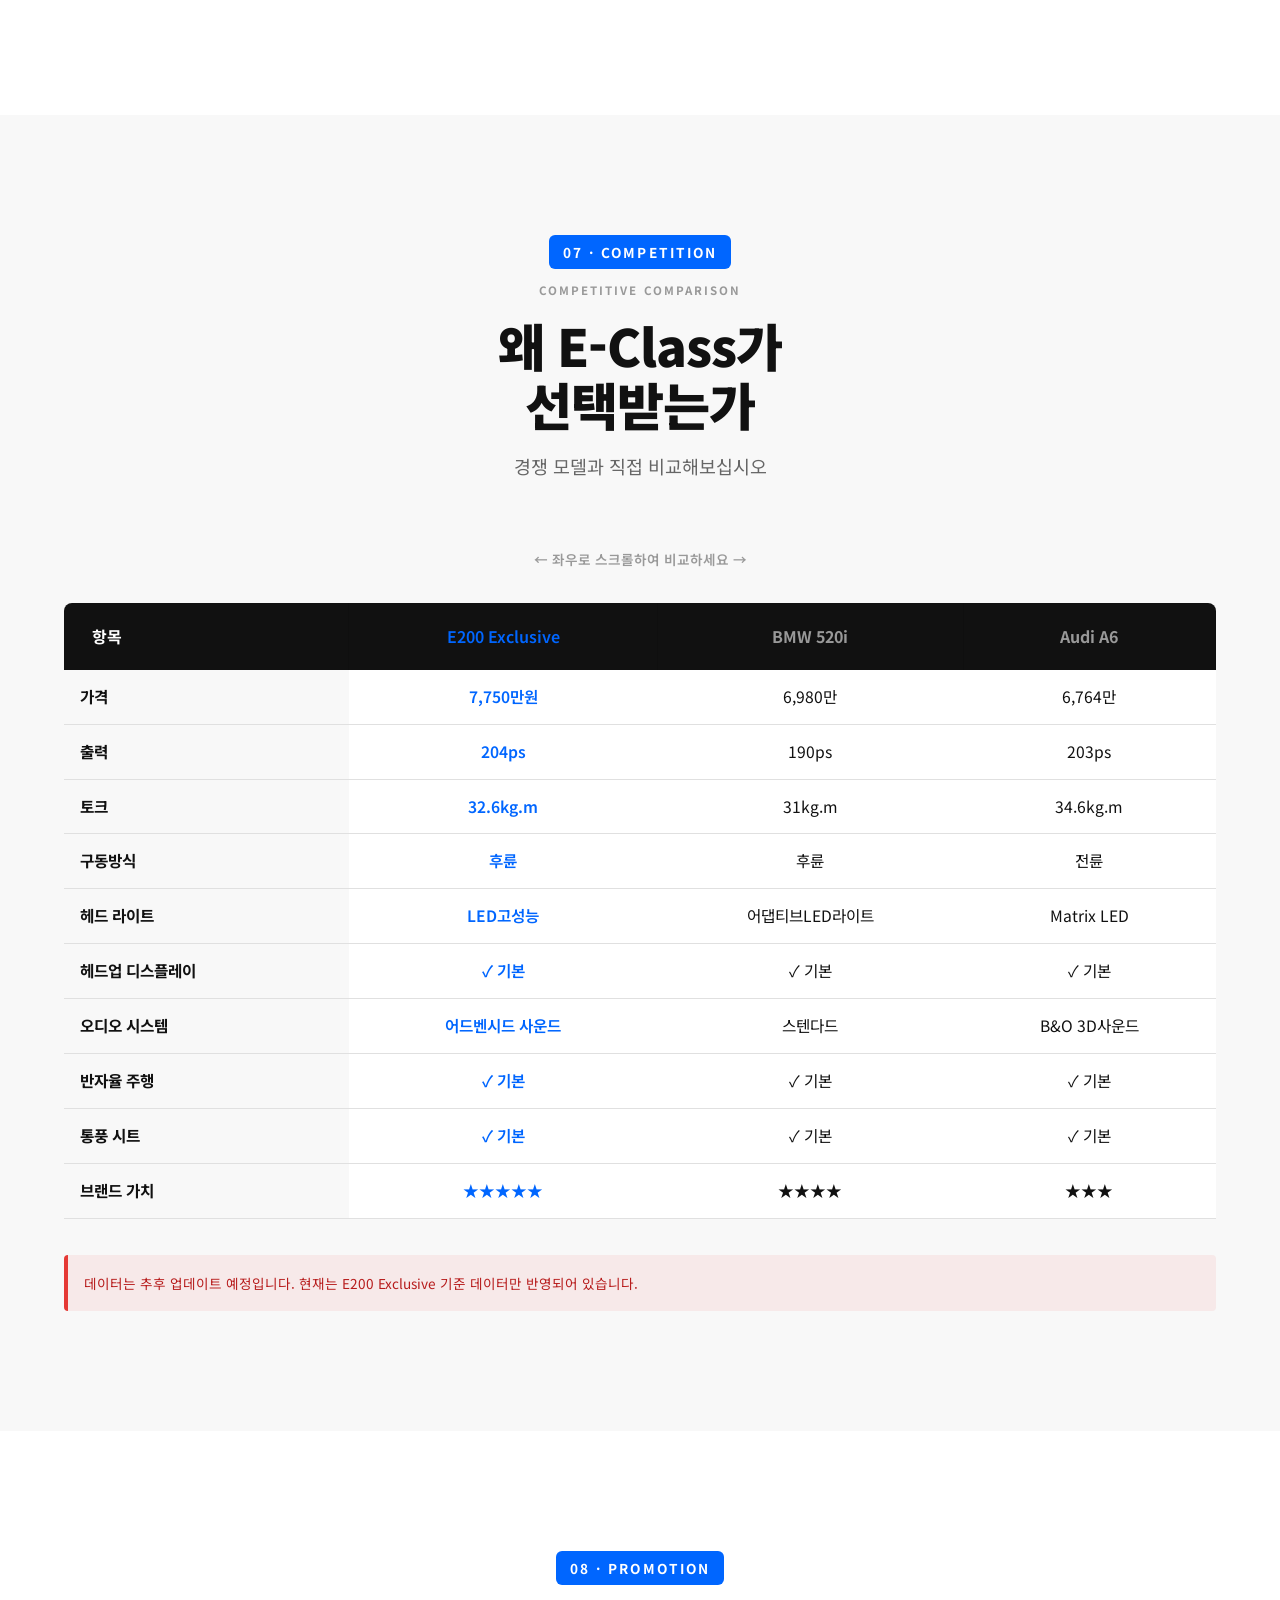
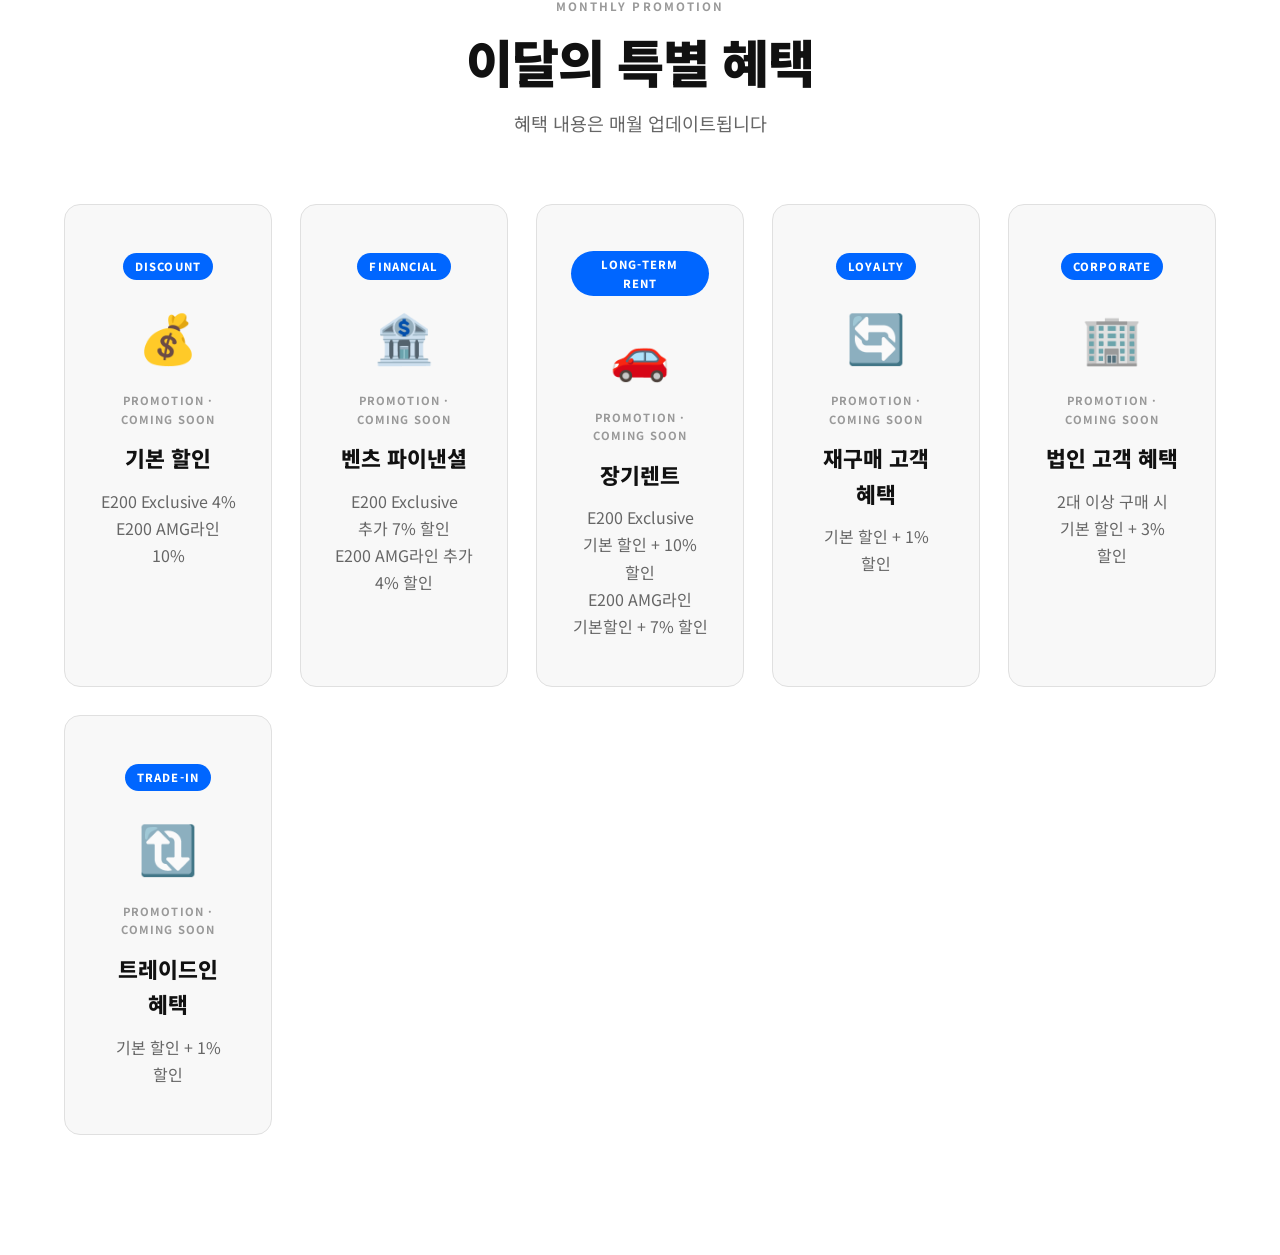
==== commit e7f25f3b: "E200: merge Detailed Specs + Standard Features into one interactive section - New S5 'E 200 제원 및 기본 " ====
--- a/e200.html
+++ b/e200.html
@@ -77,13 +77,154 @@
     key: "amg",
     label: "AMG LINE",
     name: "E 200 AMG LINE",
-    price: "8,100만원",   // 기존 E200 페이지(히어로 카드·S7 비교표) 기재 가격
-    description: "직렬 4기통 가솔린 터보 · 204ps · 후륜구동 · 스포츠 서스펜션",   // 기존 S7 비교표 기준
+    price: "8,100만원",   // 기존 E200 페이지(히어로 카드·S6 비교표) 기재 가격
+    description: "직렬 4기통 가솔린 터보 · 204ps · 후륜구동 · 스포츠 서스펜션",   // 기존 S6 비교표 기준
     image: IMAGES.amgExterior,
     placeholder: "AMG LINE EXTERIOR IMAGE"
   }
 };
 const TRIM_DEFAULT = "exclusive";
+</script>
+
+<!-- ============================================================
+     제원 및 기본 사양 데이터 (S5 · SPECIFICATIONS & EQUIPMENT)
+     - 여기 값만 고치면 화면에 자동 반영됩니다. (HTML은 수정할 필요 없음)
+     - 문자열 항목 = 두 트림 공통 사양
+     - { trim: '키' } 항목 = 트림별로 다른 사양 → 아래 TRIM_EQUIPMENT의 같은 키 값을 표시
+       (값을 null로 두면 그 트림에서는 항목이 표시되지 않습니다)
+     - 트림 키(exclusive / amg)는 위 TRIM_DATA와 같은 이름을 사용합니다.
+     ============================================================ -->
+<script>
+/* 카테고리 버튼 — 순서·이름 */
+const EQUIPMENT_CATEGORIES = [
+  { key: 'specifications', label: '상세 제원' },
+  { key: 'exterior',       label: '외관 사양' },
+  { key: 'interior',       label: '실내 사양' },
+  { key: 'multimedia',     label: '멀티미디어' },
+  { key: 'convenience',    label: '편의 사양' },
+  { key: 'safety',         label: '안전 사양' }
+];
+
+const EQUIPMENT_DATA = {
+  /* 상세 제원 — rows: [항목명, 제원] 또는 { label: 항목명, trim: '키' } */
+  specifications: [
+    { group: '엔진 및 동력', rows: [
+      ['엔진', 'M254 직렬 4기통 가솔린 터보'],
+      ['배기량', '1,999cc'],
+      ['최고출력', '204ps / 6,100rpm'],
+      ['최대토크', '32.6kg.m / 2,000~4,000rpm'],
+      ['변속기', '9G-TRONIC'],
+      ['구동방식', 'RWD'],
+      { label: '서스펜션', trim: 'suspension' }
+    ]},
+    { group: '성능 및 연비', rows: [
+      ['복합연비', '12.3km/l'],
+      ['도심연비', '10.6km/l'],
+      ['고속연비', '15.3km/l'],
+      ['0~100km/h', '7.5초'],
+      ['최고속도', '240km/h']
+    ]},
+    { group: '차체 및 무게', rows: [
+      ['전장', '4,955mm'],
+      ['전폭', '1,880mm'],
+      ['전고', '1,475mm'],
+      ['축거', '2,960mm'],
+      ['공차중량', '1,750kg']
+    ]},
+    { group: '용량', rows: [
+      ['연료탱크', '66L'],
+      ['트렁크', '540L']
+    ]},
+    /* 기존 '기본 사양 > POWERTRAIN' 항목 (상세 제원에 통합) */
+    { group: '파워트레인 기본 사양', items: [
+      'M254 직렬 가솔린 터보',
+      '9G-TRONIC 자동 9단',
+      { trim: 'suspension' },
+      '타이어핏',
+      { trim: 'engineSound' }
+    ]}
+  ],
+  exterior: [
+    { trim: 'exteriorPackage' },
+    { trim: 'wheel' },
+    { trim: 'grille' },
+    'LED 고성능 헤드램프',
+    '어댑티브 상향등 어시스트',
+    '파노라믹 선루프',
+    '브랜드 프로젝션 로고'
+  ],
+  interior: [
+    { trim: 'interiorPackage' },
+    'ARTICO 시트',
+    { trim: 'seat' },
+    { trim: 'interiorTrim' },
+    { trim: 'steering' },
+    '앞좌석 열선',
+    '앞좌석 통풍',
+    '메모리 시트',
+    '뒷좌석 ISOFIX',
+    '앰비언트 라이트',
+    '자동 온도 조절 시스템'
+  ],
+  multimedia: [
+    '3세대 MBUX',
+    '12.3인치 계기판',
+    '14.4인치 센터 디스플레이',
+    '증강현실 내비게이션',
+    '무선 애플 카플레이',
+    '무선 안드로이드 오토',
+    '무선 충전',
+    '기본형 사운드 시스템',
+    'Mercedes Me Connect'
+  ],
+  convenience: [
+    'KEYLESS-GO',
+    '액티브 주차 어시스트',
+    '서라운드 뷰 카메라',
+    '전동 트렁크',
+    '핸즈프리 액세스',
+    'MBUX 인테리어 어시스턴트'
+  ],
+  safety: [
+    '드라이빙 어시스턴스 패키지 플러스',
+    'DISTRONIC',
+    '능동형 차선 유지 어시스트',
+    '능동형 사각지대 어시스트',
+    'Active Brake Assist',
+    'Steering Assist',
+    'PRE-SAFE',
+    '에어백 11개',
+    'ADAPTIVE BRAKE'
+  ]
+};
+
+/* 트림별로 다른 사양 — 기존 페이지 'Exclusive vs AMG Line' 비교표 기준 */
+const TRIM_EQUIPMENT = {
+  exclusive: {
+    label: 'EXCLUSIVE',
+    suspension:      '컴포트 서스펜션',
+    engineSound:     null,                          // 비교표: Exclusive '—'
+    exteriorPackage: 'EXCLUSIVE 외장 패키지',
+    wheel:           '18인치 5스포크 경량 알로이 휠',
+    grille:          '크롬 라디에이터 그릴',
+    interiorPackage: 'EXCLUSIVE 인테리어 패키지',
+    seat:            '컴포트 시트',
+    interiorTrim:    '블랙 오픈 포어 애쉬우드 트림',
+    steering:        '나파가죽 스티어링 휠'
+  },
+  amg: {
+    label: 'AMG LINE',
+    suspension:      '스포츠 서스펜션',
+    engineSound:     '스포티 엔진 사운드',
+    exteriorPackage: 'AMG LINE 외장 패키지',
+    wheel:           '19인치 AMG 휠',
+    grille:          'AMG 패턴 그릴',
+    interiorPackage: 'AMG LINE 인테리어 패키지',
+    seat:            '스포츠 시트',
+    interiorTrim:    '블랙 피아노 라커 트림',
+    steering:        '다기능 스포츠 나파 스티어링 휠'
+  }
+};
 </script>
 
 <!-- ============================================================
@@ -596,40 +737,124 @@
 }
 
 /* ============================================================
-   S5 · DETAILED SPECS TABLE
+   S5 · SPECIFICATIONS & EQUIPMENT (상세 제원 + 기본 사양 통합)
    ============================================================ */
-.specs-table {
-  width: 100%;
-  border-collapse: collapse;
-  margin-top: 48px;
-  background: var(--white);
-}
-.specs-table th {
-  background: var(--black);
-  color: var(--white);
-  padding: 16px 20px;
-  text-align: left;
-  font-weight: 700;
-  font-size: .9rem;
-  letter-spacing: .05em;
-}
-.specs-table th:first-child {
-  width: 35%;
-}
-.specs-table td {
-  padding: 16px 20px;
-  border-bottom: 1px solid var(--gray3);
-  font-size: .9rem;
-}
-.specs-table tbody tr:hover {
-  background: var(--gray1);
-}
-.specs-table tbody tr:last-child td {
-  border-bottom: 2px solid var(--black);
+.spx-section { border-top: 1px solid var(--gray2); }
+.spx-toolbar {
+  display: flex; flex-direction: column; align-items: center; gap: 18px;
+  margin-top: 8px; margin-bottom: 36px;
+}
+/* 카테고리 버튼 — PC 가로 정렬(좁아지면 줄바꿈) / 모바일 2열 × 3행 */
+.spx-cats { display: flex; flex-wrap: wrap; justify-content: center; gap: 10px; max-width: 980px; }
+.spx-cat {
+  appearance: none; -webkit-appearance: none;
+  min-height: 46px; padding: 11px 22px;
+  background: var(--white); color: var(--black);
+  border: 1px solid var(--gray3); border-radius: 100px;
+  font-family: inherit; font-size: .92rem; font-weight: 700; letter-spacing: -.01em; line-height: 1.2;
+  cursor: pointer; -webkit-tap-highlight-color: transparent;
+  transition: background-color .22s ease, color .22s ease, border-color .22s ease, box-shadow .22s ease;
+}
+.spx-cat:hover { border-color: var(--black); box-shadow: var(--shadow-sm); }
+.spx-cat:focus-visible { outline: 2px solid var(--gold); outline-offset: 2px; }
+.spx-cat.active {
+  background: var(--black); color: var(--white); border-color: var(--gold);
+  box-shadow: 0 4px 14px rgba(0,0,0,.14), inset 0 -2px 0 var(--gold);
+}
+/* 기준 트림 — 2번째 섹션 트림 선택과 같은 상태 */
+.spx-trim { display: inline-flex; align-items: center; gap: 12px; flex-wrap: wrap; justify-content: center; }
+.spx-trim-label { font-size: .72rem; font-weight: 800; letter-spacing: .2em; color: #9b7440; }
+.spx-trim-tabs {
+  display: inline-flex; gap: 4px; padding: 4px;
+  background: var(--gray2); border: 1px solid var(--gray3); border-radius: 100px;
+}
+.spx-trim-tab {
+  appearance: none; -webkit-appearance: none;
+  min-height: 38px; min-width: 112px; padding: 8px 18px;
+  border: 1px solid transparent; border-radius: 100px;
+  background: transparent; color: var(--black);
+  font-family: inherit; font-size: .7rem; font-weight: 800; letter-spacing: .16em; white-space: nowrap;
+  cursor: pointer; -webkit-tap-highlight-color: transparent;
+  transition: background-color .22s ease, color .22s ease, border-color .22s ease;
+}
+.spx-trim-tab:hover { background: var(--white); border-color: rgba(212,175,122,.55); }
+.spx-trim-tab:focus-visible { outline: 2px solid var(--gold); outline-offset: 2px; }
+.spx-trim-tab.active { background: var(--black); color: var(--white); border-color: var(--gold); }
+
+/* 내용 영역 — 높이 변화를 부드럽게 (갑작스러운 화면 이동 방지) */
+.spx-panel { position: relative; overflow: hidden; transition: height .32s ease; }
+.spx-view { transition: opacity .22s ease, transform .22s ease; }
+.spx-view.is-out { opacity: 0; transform: translateY(6px); }
+
+/* 상세 제원 — 그룹별 카드(PC 2열 / 모바일 1열) */
+.spx-spec-grid { display: grid; grid-template-columns: repeat(2, minmax(0, 1fr)); gap: 24px; align-items: start; }
+.spx-table {
+  width: 100%; border-collapse: collapse; table-layout: fixed;
+  background: var(--white); border: 1px solid var(--gray3); border-radius: 10px; overflow: hidden;
+  box-shadow: var(--shadow-sm);
+}
+.spx-table caption { caption-side: top; text-align: left; }
+.spx-table th.spx-th {
+  background: var(--black); color: var(--white);
+  padding: 15px 22px; text-align: left;
+  font-size: .9rem; font-weight: 700; letter-spacing: .05em;
+}
+.spx-table td { padding: 14px 22px; border-bottom: 1px solid var(--gray3); font-size: .92rem; line-height: 1.5; vertical-align: middle; overflow-wrap: anywhere; word-break: keep-all; }
+.spx-table tr:last-child td { border-bottom: none; }
+.spx-table td.spx-k { width: 40%; color: #555; font-weight: 500; }
+.spx-table td.spx-v { color: var(--black); font-weight: 700; text-align: right; }
+.spx-table tbody tr:hover { background: var(--gray1); }
+.spx-full { grid-column: 1 / -1; }
+
+/* 사양 리스트 카드 */
+.spx-list-card {
+  background: var(--white); border: 1px solid var(--gray3); border-radius: var(--radius);
+  box-shadow: var(--shadow-sm); padding: 28px 32px;
+}
+.spx-list-title {
+  font-size: 1.05rem; font-weight: 800; color: var(--black);
+  padding-bottom: 12px; margin-bottom: 6px; border-bottom: 2px solid var(--black);
+}
+.spx-list { list-style: none; margin: 0; padding: 0; display: grid; grid-template-columns: repeat(2, minmax(0, 1fr)); column-gap: 40px; }
+.spx-list li {
+  display: flex; align-items: flex-start; gap: 10px;
+  padding: 13px 0; border-bottom: 1px solid var(--gray2);
+  font-size: .95rem; line-height: 1.55; color: #333; word-break: keep-all; overflow-wrap: anywhere;
+}
+.spx-list li::before { content: '✓'; color: var(--blue); font-weight: 800; flex: 0 0 auto; }
+.spx-list li .spx-txt { flex: 1; min-width: 0; }
+.spx-badge {
+  flex: 0 0 auto; align-self: center;
+  font-size: .62rem; font-weight: 800; letter-spacing: .12em; white-space: nowrap;
+  color: #9b7440; border: 1px solid rgba(212,175,122,.7); border-radius: 100px; padding: 3px 8px;
+}
+.spx-note { margin-top: 18px; text-align: center; font-size: .8rem; color: var(--gray4); line-height: 1.6; }
+.spx-note b { color: #9b7440; font-weight: 800; }
+
+@media (max-width: 900px) {
+  .spx-spec-grid { grid-template-columns: 1fr; gap: 18px; }
+}
+@media (max-width: 768px) {
+  .spx-toolbar { margin-bottom: 28px; }
+  .spx-cats { display: grid; grid-template-columns: repeat(2, minmax(0, 1fr)); gap: 8px; width: 100%; max-width: 420px; }
+  .spx-cat { width: 100%; min-height: 46px; padding: 10px 8px; font-size: .9rem; }
+  .spx-list { grid-template-columns: 1fr; }
+  .spx-list-card { padding: 22px 20px; }
+  .spx-table th.spx-th { padding: 14px 18px; }
+  .spx-table td { padding: 13px 18px; font-size: .9rem; }
+}
+@media (max-width: 480px) {
+  .spx-trim { gap: 8px; }
+  .spx-trim-tab { min-width: 100px; padding: 8px 12px; }
+  .spx-table td.spx-k { width: 42%; }
+  .spx-list li { font-size: .92rem; padding: 12px 0; }
+}
+@media (prefers-reduced-motion: reduce) {
+  .spx-panel, .spx-view { transition: none; }
 }
 
 /* ============================================================
-   S6 · STANDARD FEATURES (카테고리별 사양)
+   카드형 리스트 (06 추천 고객 섹션에서 사용)
    ============================================================ */
 .feature-categories {
   display: grid;
@@ -674,7 +899,7 @@
 }
 
 /* ============================================================
-   S7 · VS TABLE
+   S6 · VS TABLE
    ============================================================ */
 .vs-summary {
   display: grid;
@@ -778,7 +1003,7 @@
 .row-highlight td { padding: 24px 16px; font-weight: 700; }
 
 /* ============================================================
-   S8 · COMPARISON TABLE
+   S7 · COMPARISON TABLE
    ============================================================ */
 .compare-wrap {
   overflow-x: auto;
@@ -837,7 +1062,7 @@
 }
 
 /* ============================================================
-   S9 · PROMO CARDS
+   S8 · PROMO CARDS
    ============================================================ */
 .promo-grid {
   display: grid;
@@ -1024,15 +1249,8 @@
     font-size: .95rem;
   }
   
-  /* ---- S5 상세 제원 ---- */
-  .specs-table th {
-    font-size: 1rem;
-  }
-  .specs-table td {
-    font-size: 1rem;
-  }
-  
-  /* ---- S6 기본 사양 ---- */
+  
+  /* ---- 카드형 리스트 (추천 고객) ---- */
   .feature-category {
     padding: 38px 34px;
   }
@@ -1044,7 +1262,7 @@
     line-height: 1.75;
   }
   
-  /* ---- S7 비교 ---- */
+  /* ---- S6 비교 ---- */
   .vs-summary-item {
     font-size: 1.05rem;
   }
@@ -1055,7 +1273,7 @@
     font-size: 1rem;
   }
   
-  /* ---- S9 경쟁차 비교 ---- */
+  /* ---- S8 경쟁차 비교 ---- */
   .compare-table th {
     font-size: 1rem;
   }
@@ -1063,7 +1281,7 @@
     font-size: .98rem;
   }
   
-  /* ---- S10 프로모션 ---- */
+  /* ---- S9 프로모션 ---- */
   .promo-card {
     padding: 46px 34px;
   }
@@ -1102,15 +1320,8 @@
     font-size: .95rem;
   }
   
-  /* ---- S5 상세 제원 ---- */
-  .specs-table th {
-    font-size: 1rem;
-  }
-  .specs-table td {
-    font-size: 1rem;
-  }
-  
-  /* ---- S6 기본 사양 ---- */
+  
+  /* ---- 카드형 리스트 (추천 고객) ---- */
   .feature-category {
     padding: 38px 34px;
   }
@@ -1122,7 +1333,7 @@
     line-height: 1.75;
   }
   
-  /* ---- S7 비교 ---- */
+  /* ---- S6 비교 ---- */
   .vs-summary-item {
     font-size: 1.05rem;
   }
@@ -1133,7 +1344,7 @@
     font-size: 1rem;
   }
   
-  /* ---- S9 경쟁차 비교 ---- */
+  /* ---- S8 경쟁차 비교 ---- */
   .compare-table th {
     font-size: 1rem;
   }
@@ -1141,7 +1352,7 @@
     font-size: .98rem;
   }
   
-  /* ---- S10 프로모션 ---- */
+  /* ---- S9 프로모션 ---- */
   .promo-card {
     padding: 46px 34px;
   }
@@ -1180,15 +1391,8 @@
     font-size: .95rem;
   }
   
-  /* ---- S5 상세 제원 ---- */
-  .specs-table th {
-    font-size: 1rem;
-  }
-  .specs-table td {
-    font-size: 1rem;
-  }
-  
-  /* ---- S6 기본 사양 ---- */
+  
+  /* ---- 카드형 리스트 (추천 고객) ---- */
   .feature-category {
     padding: 38px 34px;
   }
@@ -1200,7 +1404,7 @@
     line-height: 1.75;
   }
   
-  /* ---- S7 비교 ---- */
+  /* ---- S6 비교 ---- */
   .vs-summary-item {
     font-size: 1.05rem;
   }
@@ -1211,7 +1415,7 @@
     font-size: 1rem;
   }
   
-  /* ---- S9 경쟁차 비교 ---- */
+  /* ---- S8 경쟁차 비교 ---- */
   .compare-table th {
     font-size: 1rem;
   }
@@ -1219,7 +1423,7 @@
     font-size: .98rem;
   }
   
-  /* ---- S10 프로모션 ---- */
+  /* ---- S9 프로모션 ---- */
   .promo-card {
     padding: 46px 34px;
   }
@@ -1868,176 +2072,48 @@
 </section>
 
 <!-- ============================================================
-     [S5] DETAILED SPECS
+     [S5] SPECIFICATIONS & EQUIPMENT — 제원 및 기본 사양 (기존 S5 상세 제원 + S6 기본 사양 통합)
+     - 화면 내용은 아래 SPEC DATA 스크립트의 EQUIPMENT_DATA / TRIM_EQUIPMENT에서 자동 생성됩니다.
+     - 트림(EXCLUSIVE / AMG LINE)은 2번째 섹션 트림 선택과 같은 상태를 사용합니다.
+     ============================================================ -->
+<section class="section spx-section" id="specs" aria-labelledby="spxTitle">
+  <div class="container">
+    <div class="section-heading">
+      <span class="sec-num">04 · SPECS &amp; EQUIPMENT</span>
+      <span class="label-en">Specifications &amp; Equipment</span>
+      <h2 id="spxTitle">E 200 제원 및 기본 사양</h2>
+      <p>궁금한 항목을 선택해 자세히 확인해 보세요.</p>
+    </div>
+
+    <div class="spx-toolbar reveal">
+      <!-- [S5-1] 카테고리 선택 (버튼은 EQUIPMENT_CATEGORIES 순서대로 자동 생성) -->
+      <div class="spx-cats" id="spxCats" role="tablist" aria-label="사양 카테고리 선택"></div>
+      <!-- [S5-2] 기준 트림 (2번째 섹션 트림 선택과 연동) -->
+      <div class="spx-trim" role="group" aria-label="기준 트림 선택">
+        <span class="spx-trim-label">기준 트림</span>
+        <div class="spx-trim-tabs" id="spxTrimTabs"></div>
+      </div>
+    </div>
+
+    <!-- [S5-3] 선택한 카테고리 내용 -->
+    <div class="spx-panel reveal reveal-delay-1" id="spxPanel" role="tabpanel" aria-live="polite"></div>
+    <p class="spx-note" id="spxNote"></p>
+  </div>
+</section>
+
+<!-- ============================================================
+     [S6] Exclusive VS AMG LINE
      ============================================================ -->
 <section class="section section-alt">
   <div class="container">
     <div class="section-heading">
-      <span class="sec-num">04 · DETAILED SPECS</span>
-      <span class="label-en">Full Specifications</span>
-      <h2>상세 제원</h2>
-      <p></p>
-    </div>
-    <table class="specs-table reveal">
-      <thead>
-        <tr><th colspan="2">엔진 및 동력</th></tr>
-      </thead>
-      <tbody>
-        <tr><td>엔진</td><td>M254 직렬 4기통 가솔린 터보</td></tr>
-        <tr><td>배기량</td><td>1,999cc</td></tr>
-        <tr><td>최고출력</td><td>204ps / 6,100rpm</td></tr>
-        <tr><td>최대토크</td><td>32.6kg.m / 2,000~4,000rpm</td></tr>
-        <tr><td>변속기</td><td>9G-TRONIC</td></tr>
-        <tr><td>구동방식</td><td>RWD</td></tr>
-      </tbody>
-    </table>
-    <table class="specs-table reveal reveal-delay-1">
-      <thead>
-        <tr><th colspan="2">성능 및 연비</th></tr>
-      </thead>
-      <tbody>
-        <tr><td>복합연비</td><td>12.3km/l</td></tr>
-        <tr><td>도심연비</td><td>10.6km/l</td></tr>
-        <tr><td>고속연비</td><td>15.3km/l</td></tr>
-        <tr><td>0~100km/h</td><td>7.5초</td></tr>
-        <tr><td>최고속도</td><td>240km/h</td></tr>
-      </tbody>
-    </table>
-    <table class="specs-table reveal reveal-delay-2">
-      <thead>
-        <tr><th colspan="2">차체 및 무게</th></tr>
-      </thead>
-      <tbody>
-        <tr><td>전장</td><td>4,955mm</td></tr>
-        <tr><td>전폭</td><td>1,880mm</td></tr>
-        <tr><td>전고</td><td>1,475mm</td></tr>
-        <tr><td>축거</td><td>2,960mm</td></tr>
-        <tr><td>공차중량</td><td>1,750kg</td></tr>
-      </tbody>
-    </table>
-    <table class="specs-table reveal reveal-delay-3">
-      <thead>
-        <tr><th colspan="2">용량</th></tr>
-      </thead>
-      <tbody>
-        <tr><td>연료탱크</td><td>66L</td></tr>
-        <tr><td>트렁크</td><td>540L</td></tr>
-        <tr><td>서스펜션</td><td>컴포트 서스펜션</td></tr>
-      </tbody>
-    </table>
-  </div>
-</section>
-
-<!-- ============================================================
-     [S6] STANDARD FEATURES
-     ============================================================ -->
-<section class="section">
-  <div class="container">
-    <div class="section-heading">
-      <span class="sec-num">05 · STANDARD FEATURES</span>
-      <span class="label-en">Equipment</span>
-      <h2>기본 사양</h2>
-      <p></p>
-    </div>
-    <div class="feature-categories reveal">
-      <!-- [S6-1] POWERTRAIN -->
-      <div class="feature-category reveal reveal-delay-1">
-        <h4>POWERTRAIN</h4>
-        <ul>
-          <li>M254 직렬 가솔린 터보</li>
-          <li>9G-TRONIC 자동 9단</li>
-          <li>컴포트 서스펜션</li>
-          <li>타이어핏</li>
-        </ul>
-      </div>
-      <!-- [S6-2] 외관 사양 -->
-      <div class="feature-category reveal reveal-delay-2">
-        <h4>외관 사양</h4>
-        <ul>
-          <li>Exclusive/AMG라인 외장 패키지</li>
-          <li>18인치 5스포크 경량 알로이 휠</li>
-          <li>크롬 라디에이터 그릴</li>
-          <li>LED 고성능 헤드램프</li>
-          <li>어댑티브 상향등 어시스트</li>
-          <li>파노라믹 선루프</li>
-          <li>브랜드 프로젝션 로고</li>
-        </ul>
-      </div>
-      <!-- [S6-3] 실내 사양 -->
-      <div class="feature-category reveal reveal-delay-3">
-        <h4>실내 사양</h4>
-        <ul>
-          <li>Exclusive/AMG라인 인테리어 패키지</li>
-          <li>ARTICO 시트</li>
-          <li>블랙 오픈 포어 애쉬우드 트림</li>
-          <li>나파가죽 스티어링 휠</li>
-          <li>앞좌석 열선</li>
-          <li>앞좌석 통풍</li>
-          <li>메모리 시트</li>
-          <li>뒷좌석 ISOFIX</li>
-          <li>앰비언트 라이트</li>
-          <li>자동 온도 조절 시스템</li>
-        </ul>
-      </div>
-      <!-- [S6-4] 멀티미디어 -->
-      <div class="feature-category reveal reveal-delay-4">
-        <h4>멀티미디어</h4>
-        <ul>
-          <li>3세대 MBUX</li>
-          <li>12.3인치 계기판</li>
-          <li>14.4인치 센터 디스플레이</li>
-          <li>증강현실 내비게이션</li>
-          <li>무선 애플 카플레이</li>
-          <li>무선 안드로이드 오토</li>
-          <li>무선 충전</li>
-          <li>기본형 사운드 시스템</li>
-          <li>Mercedes Me Connect</li>
-        </ul>
-      </div>
-      <!-- [S6-5] 편의 사양 -->
-      <div class="feature-category reveal reveal-delay-1">
-        <h4>편의 사양</h4>
-        <ul>
-          <li>KEYLESS-GO</li>
-          <li>액티브 주차 어시스트</li>
-          <li>서라운드 뷰 카메라</li>
-          <li>전동 트렁크</li>
-          <li>핸즈프리 액세스</li>
-          <li>MBUX 인테리어 어시스턴트</li>
-        </ul>
-      </div>
-      <!-- [S6-6] 안전 사양 -->
-      <div class="feature-category reveal reveal-delay-2">
-        <h4>안전 사양</h4>
-        <ul>
-          <li>드라이빙 어시스턴스 패키지 플러스</li>
-          <li>DISTRONIC</li>
-          <li>능동형 차선 유지 어시스트</li>
-          <li>능동형 사각지대 어시스트</li>
-          <li>Active Brake Assist</li>
-          <li>Steering Assist</li>
-          <li>PRE-SAFE</li>
-          <li>에어백 11개</li>
-          <li>ADAPTIVE BRAKE</li>
-        </ul>
-      </div>
-    </div>
-  </div>
-</section>
-
-<!-- ============================================================
-     [S7] Exclusive VS AMG LINE
-     ============================================================ -->
-<section class="section section-alt">
-  <div class="container">
-    <div class="section-heading">
-      <span class="sec-num">06 · MODEL COMPARISON</span>
+      <span class="sec-num">05 · MODEL COMPARISON</span>
       <span class="label-en">Model Comparison</span>
       <h2>E 200 Exclusive<br>vs AMG Line</h2>
       <p>핵심 차이를 한눈에 확인하세요</p>
     </div>
 
-    <!-- [S7-1] 요약 배너 -->
+    <!-- [S6-1] 요약 배너 -->
     <div class="vs-summary reveal">
       <div class="vs-summary-item"><strong>동일 파워트레인</strong><br>M254 직렬 4기통 터보 · 204ps · RWD</div>
       <div class="vs-summary-sep">|</div>
@@ -2046,7 +2122,7 @@
       <div class="vs-summary-item"><strong class="blue">Exclusive는</strong><br>편안함과 고급스러움 선택</div>
     </div>
 
-    <!-- [S7-2] 비교 테이블 -->
+    <!-- [S6-2] 비교 테이블 -->
     <p class="vs-scroll-hint">← 좌우로 스크롤하여 비교하세요 →</p>
     <div class="vs-wrap reveal reveal-delay-1">
       <table class="vs-table">
@@ -2089,18 +2165,18 @@
 </section>
 
 <!-- ============================================================
-     [S8] 추천 고객
+     [S7] 추천 고객
      ============================================================ -->
 <section class="section">
   <div class="container">
     <div class="section-heading">
-      <span class="sec-num">07 · RECOMMENDATION</span>
+      <span class="sec-num">06 · RECOMMENDATION</span>
       <span class="label-en">Customer Profile</span>
       <h2>E 200<br>추천 고객</h2>
       <p></p>
     </div>
     <div class="feature-categories reveal">
-      <!-- [S8-1] E 200 추천고객 -->
+      <!-- [S7-1] E 200 추천고객 -->
       <div class="feature-category reveal reveal-delay-1">
         <h4>E 200 Exclusive</h4>
         <ul>
@@ -2110,7 +2186,7 @@
           <li>350만원을 다른 옵션에 투자하고 싶은 고객</li>
         </ul>
       </div>
-      <!-- [S8-2] AMG Line 추천고객 -->
+      <!-- [S7-2] AMG Line 추천고객 -->
       <div class="feature-category reveal reveal-delay-2">
         <h4>E 200 AMG Line</h4>
         <ul>
@@ -2125,12 +2201,12 @@
 </section>
 
 <!-- ============================================================
-     [S9] 경쟁차 비교
+     [S8] 경쟁차 비교
      ============================================================ -->
 <section class="section section-alt">
   <div class="container">
     <div class="section-heading">
-      <span class="sec-num">08 · COMPETITION</span>
+      <span class="sec-num">07 · COMPETITION</span>
       <span class="label-en">Competitive Comparison</span>
       <h2>왜 E-Class가<br>선택받는가</h2>
       <p>경쟁 모델과 직접 비교해보십시오</p>
@@ -2142,18 +2218,18 @@
 </section>
 
 <!-- ============================================================
-     [S10] 프로모션
+     [S9] 프로모션
      ============================================================ -->
 <section class="section">
   <div class="container">
     <div class="section-heading">
-      <span class="sec-num">09 · PROMOTION</span>
+      <span class="sec-num">08 · PROMOTION</span>
       <span class="label-en">Monthly Promotion</span>
       <h2>이달의 특별 혜택</h2>
       <p>혜택 내용은 매월 업데이트됩니다</p>
     </div>
     <div class="promo-grid" id="promoGrid">
-      <!-- [S10] 프로모션 카드는 JavaScript로 동적 생성됨 -->
+      <!-- [S9] 프로모션 카드는 JavaScript로 동적 생성됨 -->
     </div>
   </div>
 </section>
@@ -2430,6 +2506,124 @@
 document.head.appendChild(s);
 </script>
 <script>
+/* ==================================================
+   S5 · 제원 및 기본 사양 — 화면 생성·카테고리 전환·트림 연동
+   (데이터는 <head>의 EQUIPMENT_CATEGORIES / EQUIPMENT_DATA / TRIM_EQUIPMENT)
+   ================================================== */
+(function(){
+  const panel = document.getElementById('spxPanel'), catsEl = document.getElementById('spxCats'),
+        trimEl = document.getElementById('spxTrimTabs'), noteEl = document.getElementById('spxNote');
+  if(!panel || !catsEl || typeof EQUIPMENT_DATA === 'undefined') return;
+  const cats = (typeof EQUIPMENT_CATEGORIES !== 'undefined' ? EQUIPMENT_CATEGORIES : []).filter(c => EQUIPMENT_DATA[c.key]);
+  const trims = (typeof TRIM_EQUIPMENT !== 'undefined') ? TRIM_EQUIPMENT : {};
+  const esc = v => String(v == null ? '' : v).replace(/[&<>"']/g, c => ({'&':'&amp;','<':'&lt;','>':'&gt;','"':'&quot;',"'":'&#39;'}[c]));
+  const reduce = window.matchMedia && window.matchMedia('(prefers-reduced-motion: reduce)').matches;
+  const startTrim = () => { try { if(typeof currentTrim !== 'undefined' && currentTrim && trims[currentTrim]) return currentTrim; } catch(e){}
+    return (typeof TRIM_DEFAULT !== 'undefined' && trims[TRIM_DEFAULT]) ? TRIM_DEFAULT : Object.keys(trims)[0]; };
+  let curCat = cats.length ? cats[0].key : null, curTrim = startTrim();
+
+  /* 항목 해석 — 문자열은 공통, { trim } 은 현재 트림 값 (null이면 표시 안 함) */
+  function trimLabel(){ return (trims[curTrim] && trims[curTrim].label) || ''; }
+  function resolve(item){
+    if(typeof item === 'string') return { text: item, trim: false };
+    if(item && item.trim){ const v = trims[curTrim] && trims[curTrim][item.trim]; return v ? { text: v, trim: true } : null; }
+    return null;
+  }
+  const badge = () => `<span class="spx-badge">${esc(trimLabel())}</span>`;
+  function listHTML(title, items, extraClass){
+    const lis = items.map(resolve).filter(Boolean)
+      .map(r => `<li${r.trim ? ' class="is-trim"' : ''}><span class="spx-txt">${esc(r.text)}</span>${r.trim ? badge() : ''}</li>`).join('');
+    return `<div class="spx-list-card${extraClass || ''}"><h3 class="spx-list-title">${esc(title)}</h3><ul class="spx-list">${lis}</ul></div>`;
+  }
+  function specsHTML(groups){
+    return '<div class="spx-spec-grid">' + groups.map(g => {
+      if(g.items) return listHTML(g.group, g.items, ' spx-full');
+      const rows = (g.rows || []).map(r => {
+        if(Array.isArray(r)) return `<tr><td class="spx-k">${esc(r[0])}</td><td class="spx-v">${esc(r[1])}</td></tr>`;
+        const v = resolve(r); if(!v) return '';
+        return `<tr class="is-trim"><td class="spx-k">${esc(r.label)} ${badge()}</td><td class="spx-v">${esc(v.text)}</td></tr>`;
+      }).join('');
+      return `<table class="spx-table"><thead><tr><th class="spx-th" colspan="2" scope="colgroup">${esc(g.group)}</th></tr></thead><tbody>${rows}</tbody></table>`;
+    }).join('') + '</div>';
+  }
+  function build(){
+    const v = document.createElement('div'); v.className = 'spx-view';
+    const cat = cats.find(c => c.key === curCat);
+    v.innerHTML = curCat === 'specifications' ? specsHTML(EQUIPMENT_DATA.specifications) : listHTML(cat ? cat.label : '', EQUIPMENT_DATA[curCat] || []);
+    return v;
+  }
+  function updateNote(){
+    if(!noteEl) return;
+    noteEl.innerHTML = `<b>${esc(trimLabel())}</b> 기준 사양입니다. 금색 태그가 붙은 항목은 트림(EXCLUSIVE / AMG LINE)에 따라 달라집니다.`;
+  }
+
+  /* 전환 — 페이드 + 높이를 부드럽게 맞춰 아래 내용이 갑자기 튀지 않게 */
+  let token = 0;
+  function swap(){
+    const my = ++token, old = panel.querySelector('.spx-view');
+    updateNote();
+    if(!old || reduce){ panel.replaceChildren(build()); panel.style.height = ''; return; }
+    const h0 = panel.offsetHeight;
+    panel.style.height = h0 + 'px';
+    old.classList.add('is-out');
+    setTimeout(() => {
+      if(my !== token) return;
+      const nv = build(); nv.classList.add('is-out');
+      panel.replaceChildren(nv);
+      const h1 = nv.offsetHeight;
+      requestAnimationFrame(() => {
+        if(my !== token) return;
+        panel.style.height = h1 + 'px';
+        nv.classList.remove('is-out');
+        setTimeout(() => { if(my === token) panel.style.height = ''; }, 360);
+      });
+    }, 170);
+  }
+
+  /* 카테고리 버튼 (탭) */
+  catsEl.innerHTML = cats.map(c => `<button type="button" class="spx-cat" role="tab" id="spxTab-${esc(c.key)}" data-cat="${esc(c.key)}" aria-controls="spxPanel" aria-selected="false" tabindex="-1">${esc(c.label)}</button>`).join('');
+  const catBtns = [...catsEl.querySelectorAll('.spx-cat')];
+  function setCat(key, animate){
+    if(!cats.some(c => c.key === key)) return;
+    const changed = key !== curCat; curCat = key;
+    catBtns.forEach(b => { const on = b.dataset.cat === key; b.classList.toggle('active', on); b.setAttribute('aria-selected', String(on)); b.tabIndex = on ? 0 : -1; });
+    panel.setAttribute('aria-labelledby', 'spxTab-' + key);
+    if(animate === false) { panel.replaceChildren(build()); updateNote(); }
+    else if(changed) swap();
+  }
+  catBtns.forEach((b, i) => {
+    b.addEventListener('click', () => setCat(b.dataset.cat));
+    b.addEventListener('keydown', e => {
+      const d = e.key === 'ArrowRight' ? 1 : e.key === 'ArrowLeft' ? -1 : 0; if(!d) return;
+      e.preventDefault(); const n = catBtns[(i + d + catBtns.length) % catBtns.length]; n.focus(); setCat(n.dataset.cat);
+    });
+  });
+
+  /* 기준 트림 — 2번째 섹션(트림 선택)과 같은 상태 사용 */
+  trimEl.innerHTML = Object.keys(trims).map(k => `<button type="button" class="spx-trim-tab" data-trim="${esc(k)}" aria-pressed="false">${esc(trims[k].label || k)}</button>`).join('');
+  const trimBtns = [...trimEl.querySelectorAll('.spx-trim-tab')];
+  function setTrim(k){
+    if(!trims[k]) return;
+    const changed = k !== curTrim; curTrim = k;
+    trimBtns.forEach(b => { const on = b.dataset.trim === k; b.classList.toggle('active', on); b.setAttribute('aria-pressed', String(on)); });
+    if(changed) swap();   // 선택된 카테고리는 그대로 유지
+  }
+  trimBtns.forEach(b => b.addEventListener('click', () => {
+    if(typeof renderTrim === 'function') renderTrim(b.dataset.trim);   // 2번째 섹션도 함께 변경 → 아래 연결로 이 섹션도 갱신
+    else setTrim(b.dataset.trim);
+  }));
+  /* 2번째 섹션의 트림 전환(renderTrim)에 이 섹션 갱신을 연결 */
+  if(typeof renderTrim === 'function'){
+    const baseRenderTrim = renderTrim;
+    renderTrim = function(k){ const r = baseRenderTrim.apply(this, arguments); setTrim(k); return r; };
+  }
+  window.SPEC_EQUIPMENT = { setCategory: setCat, setTrim: setTrim };
+
+  trimBtns.forEach(b => { const on = b.dataset.trim === curTrim; b.classList.toggle('active', on); b.setAttribute('aria-pressed', String(on)); });
+  setCat(curCat, false);
+})();
+</script>
+<script>
 /* TRIM BOX FIT — 로드된 이미지의 실제 비율로 박스 비율 맞춤 */
 (function(){
   function fit(img, box, prop){
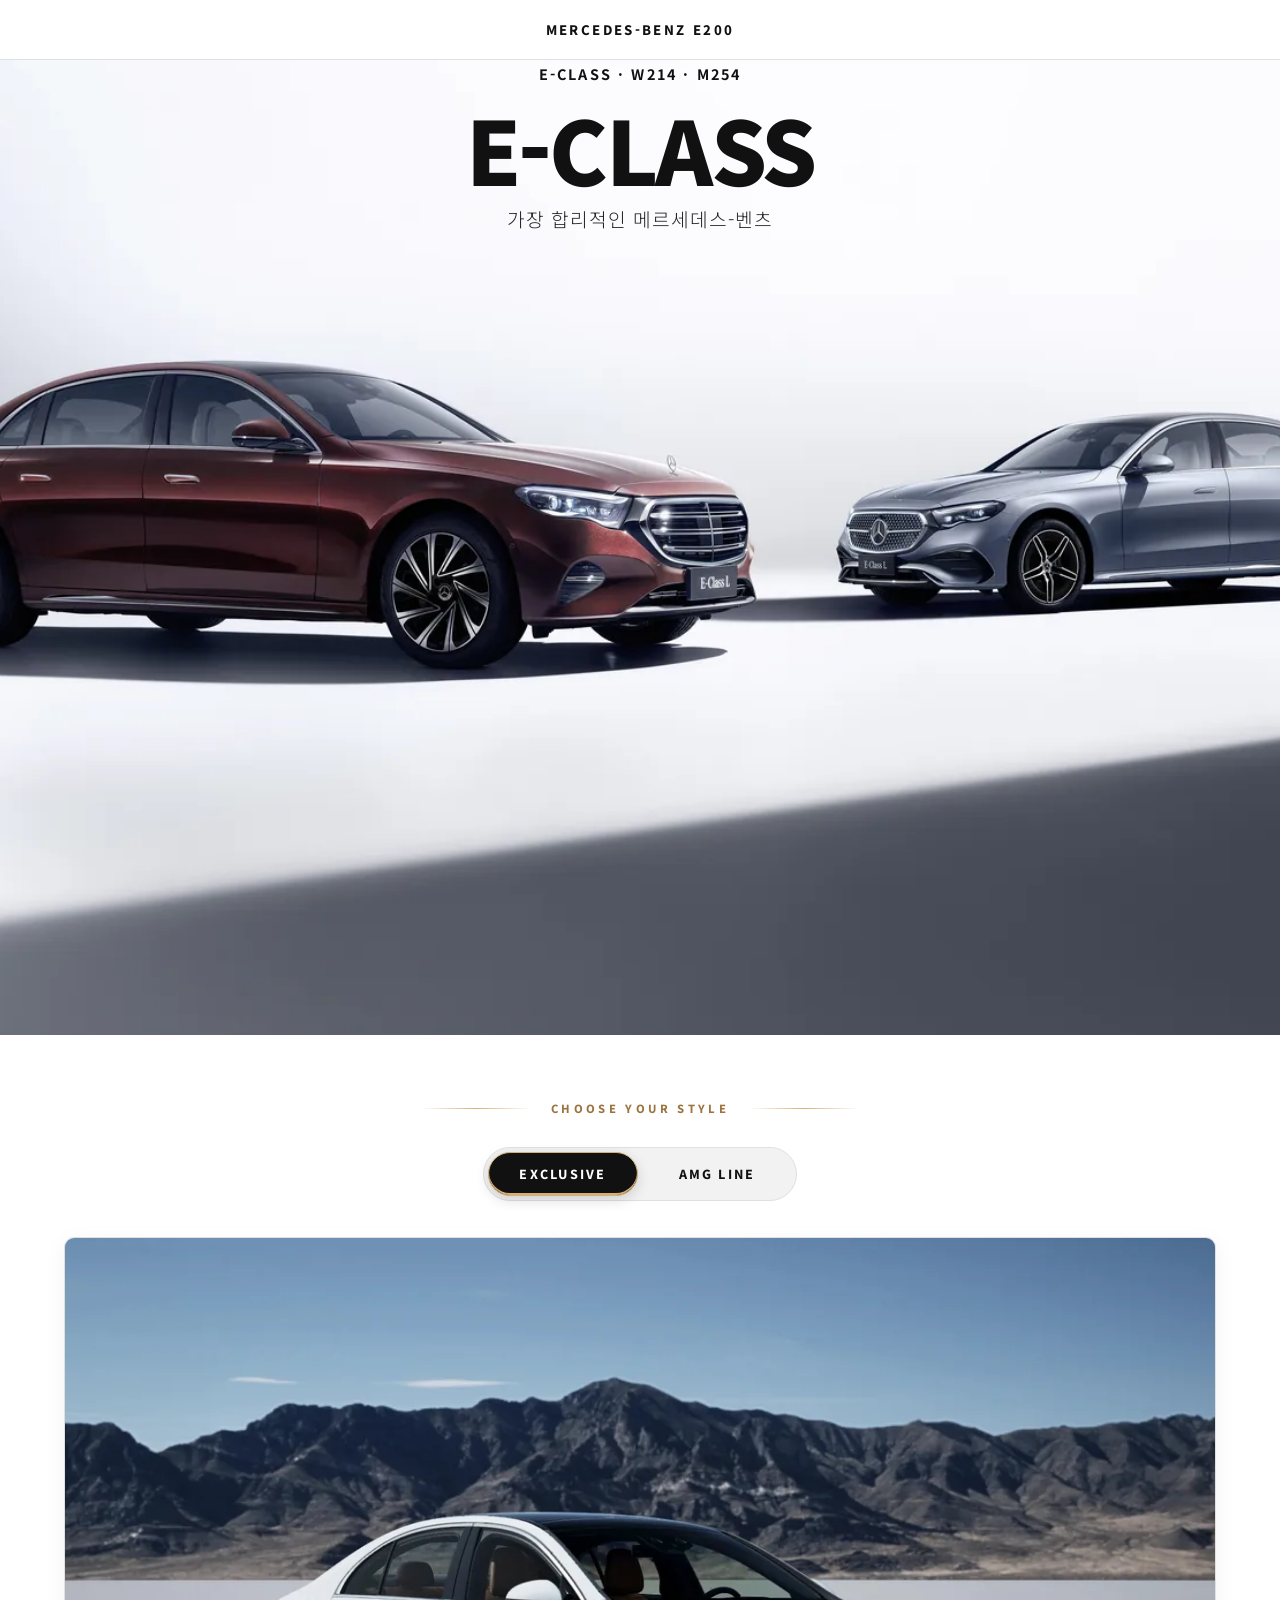
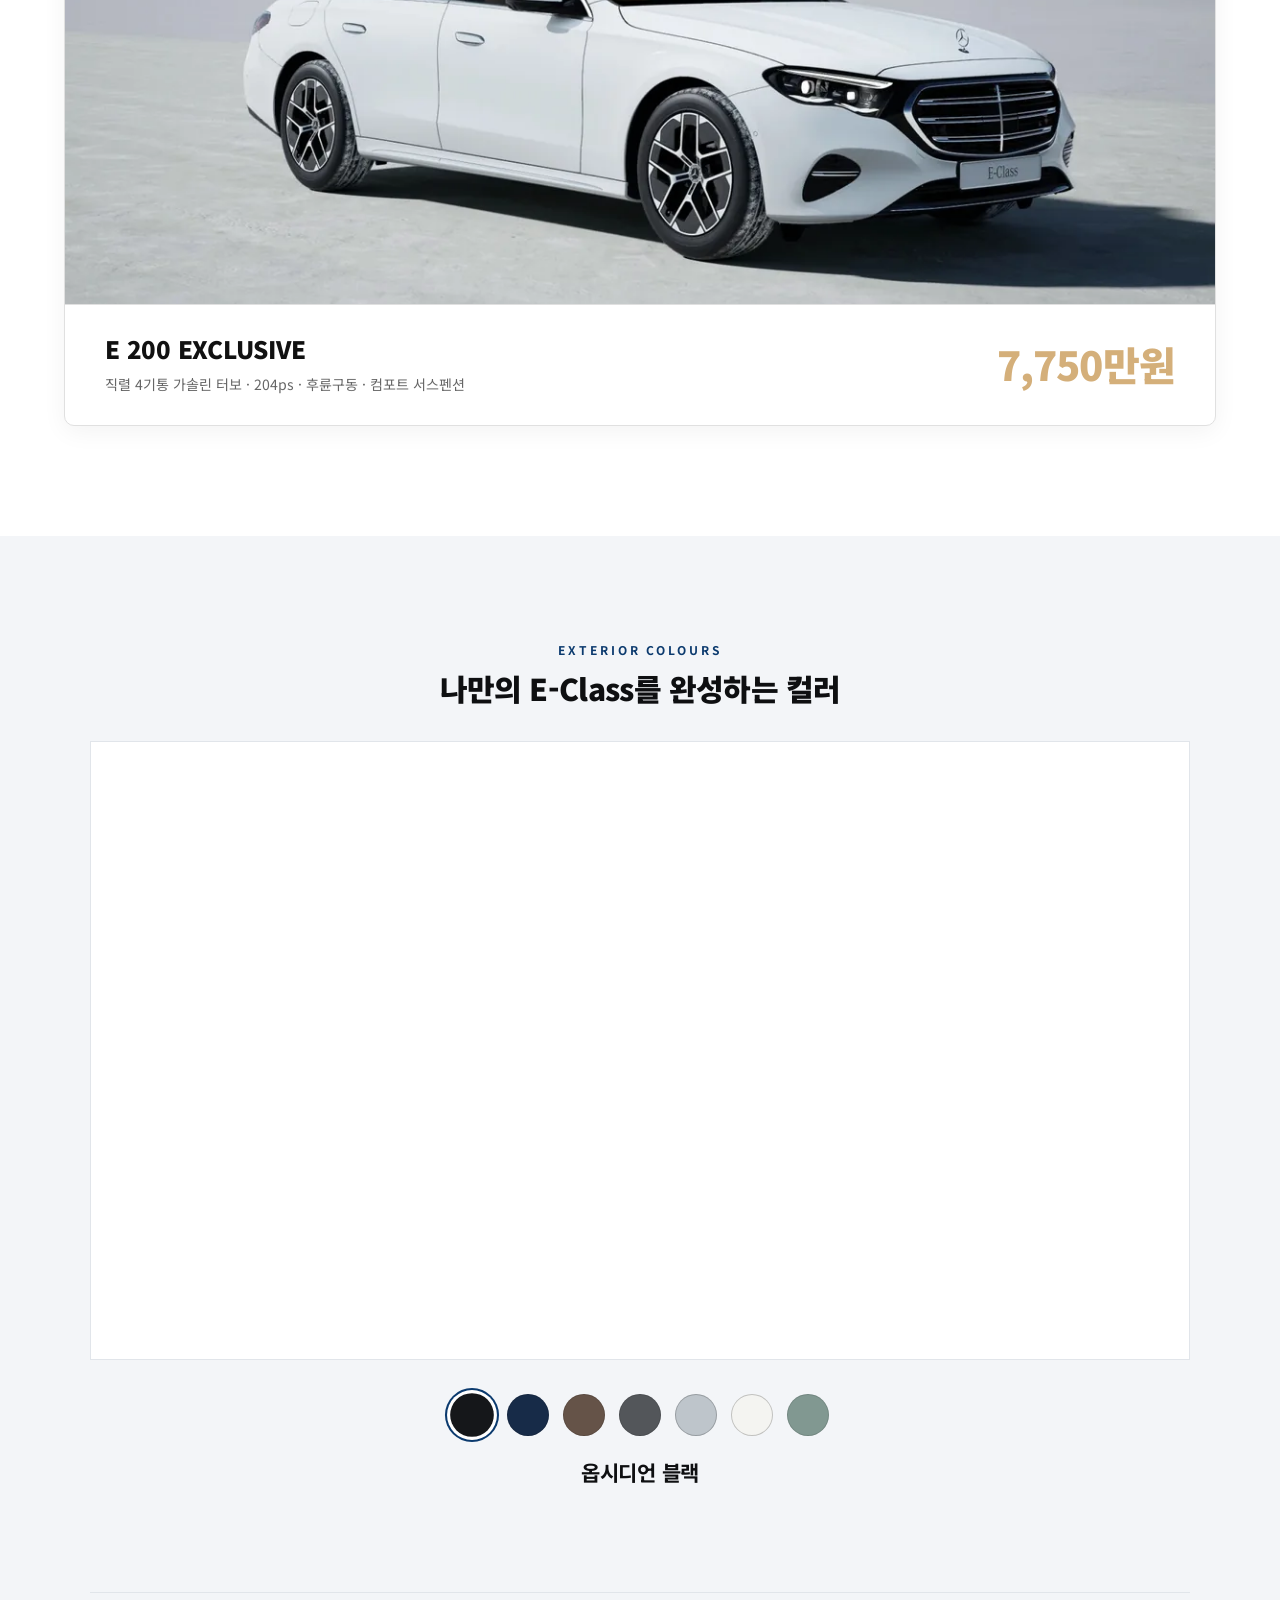
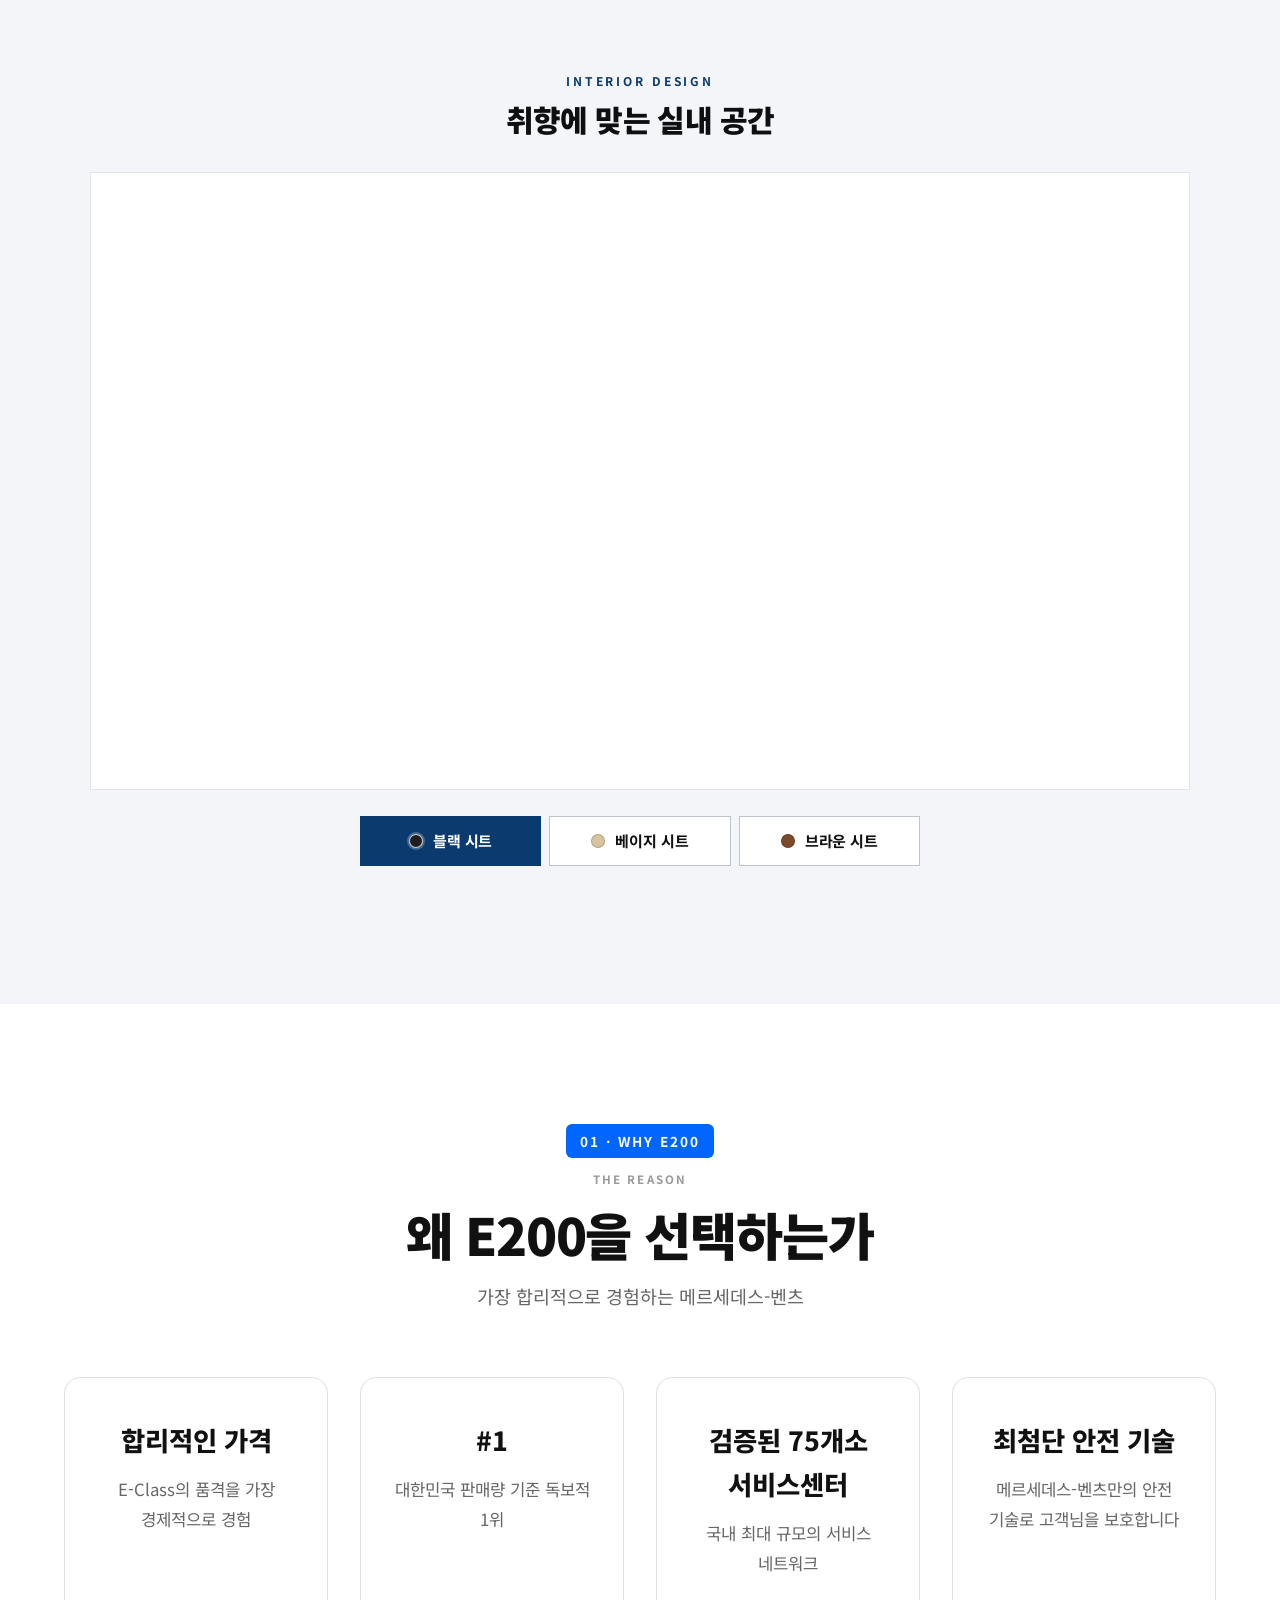
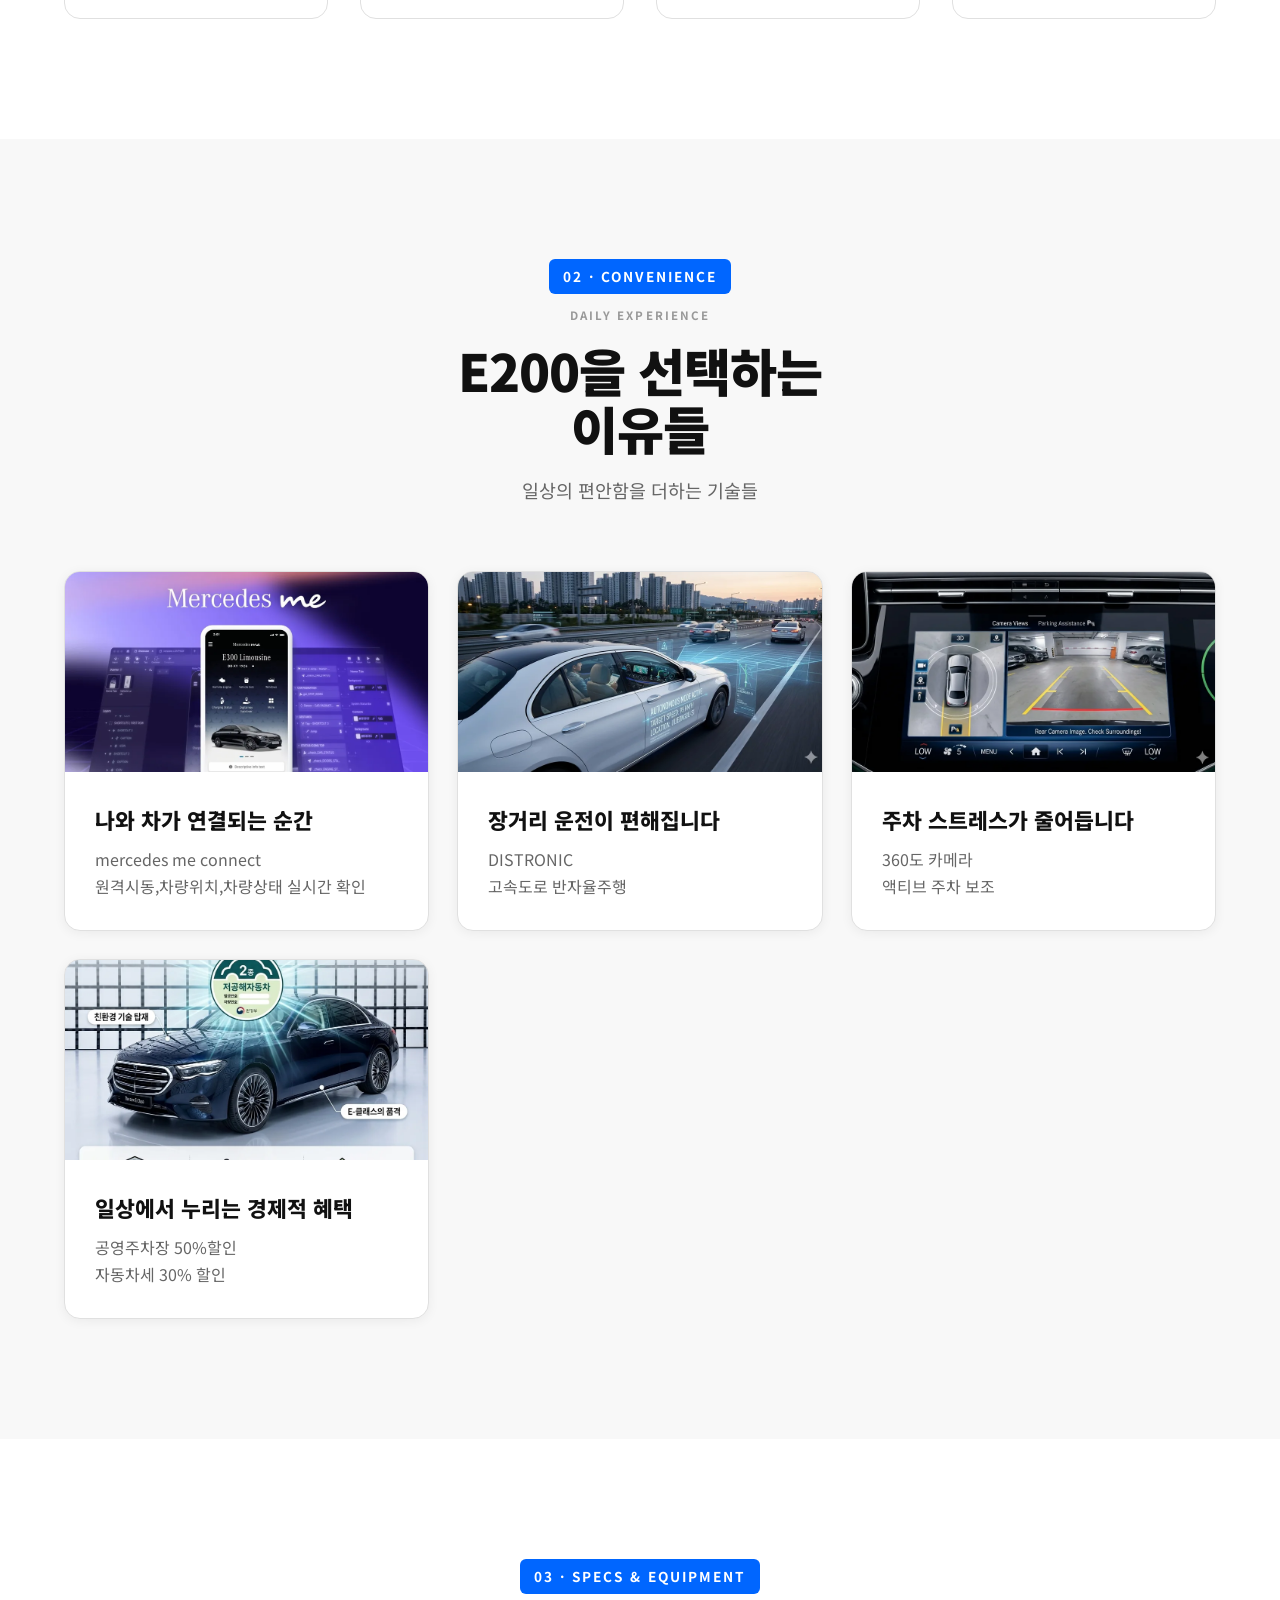
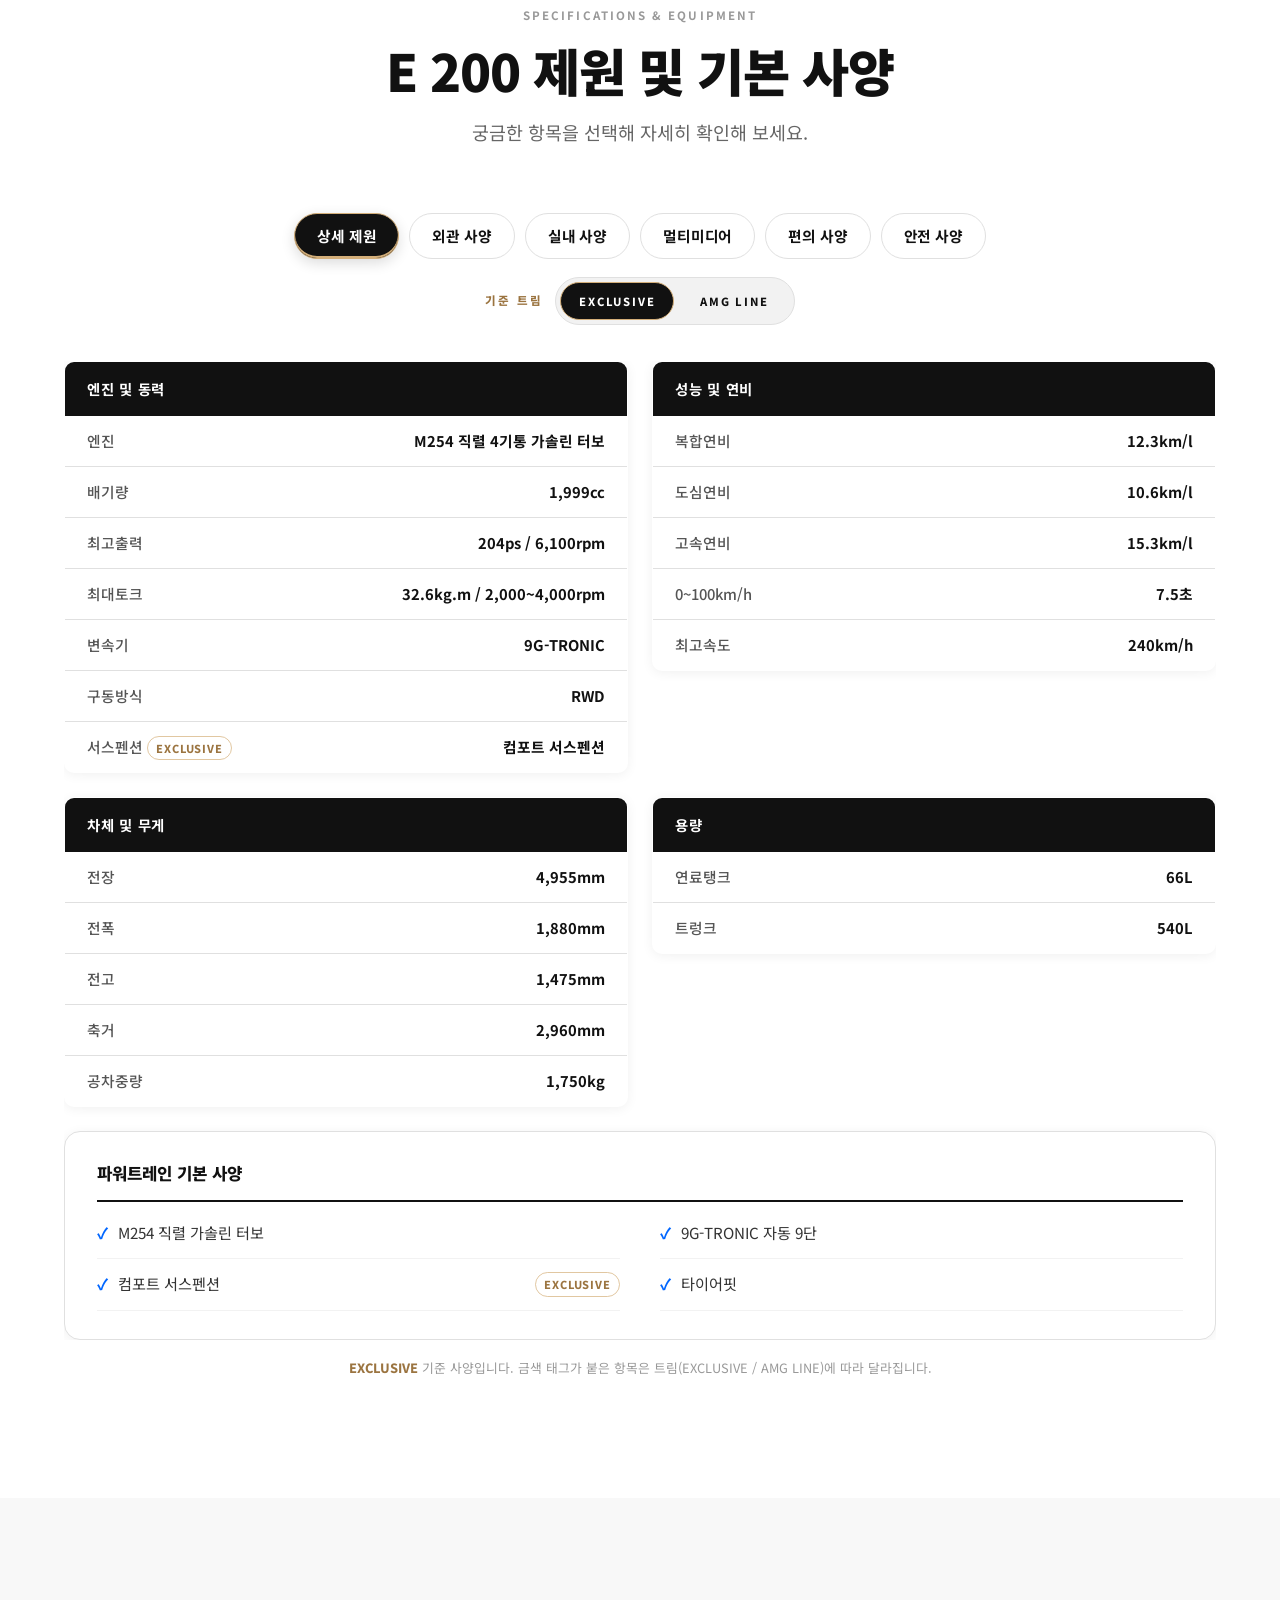
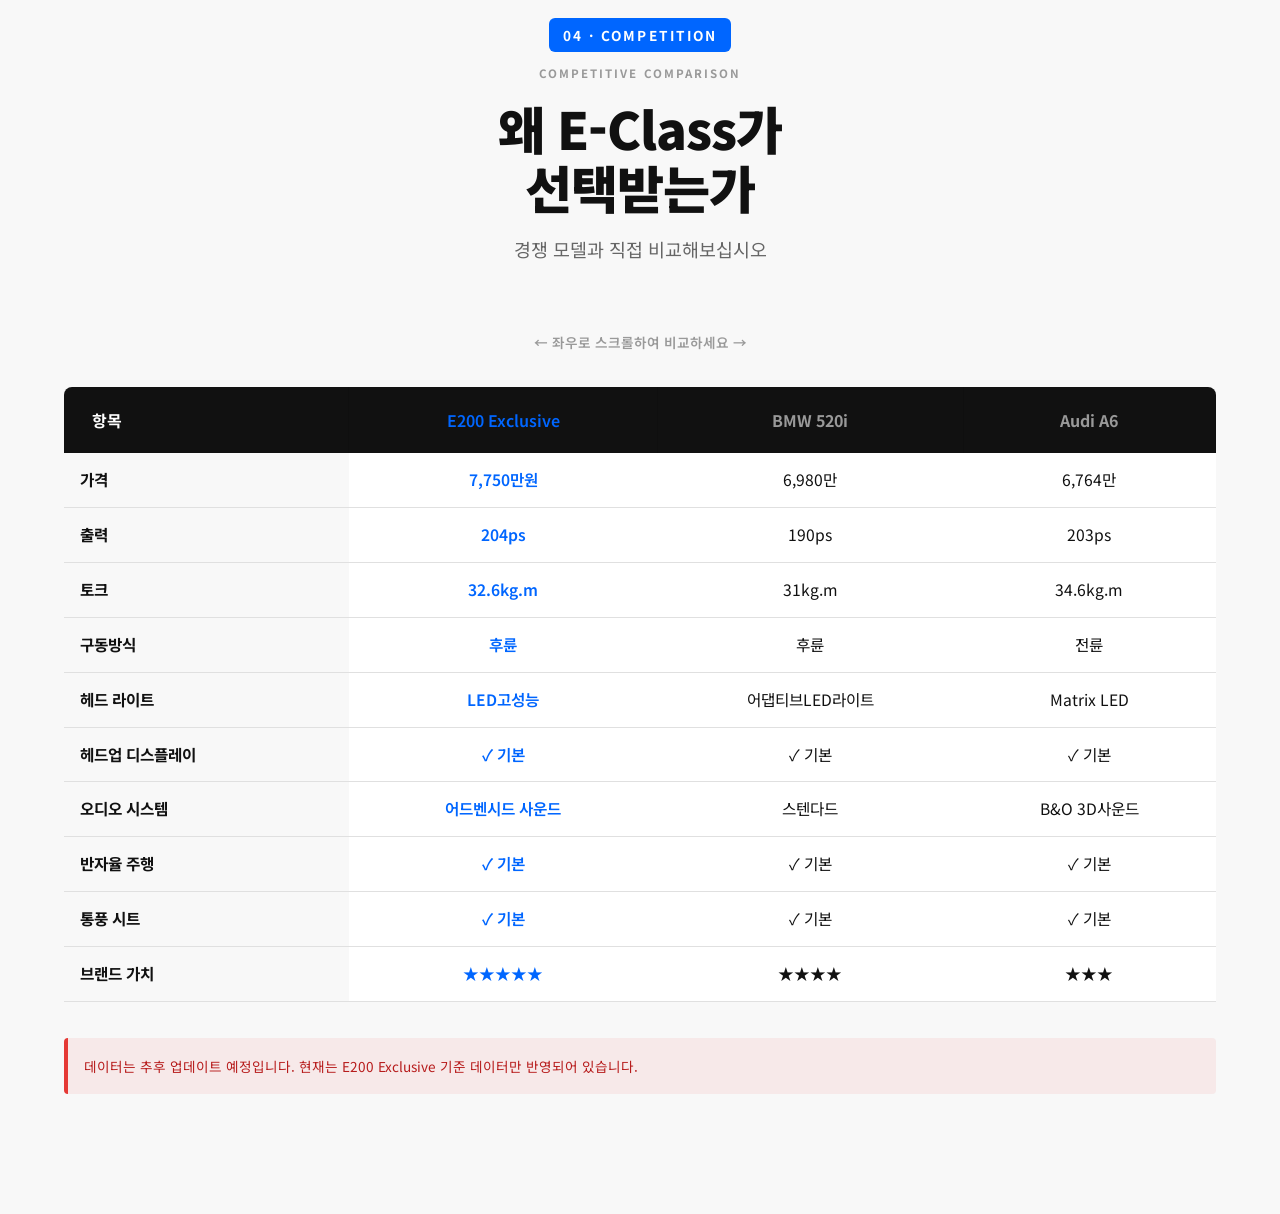
==== commit 7734be84: "E200: remove Key Specs, Model Comparison, Recommendation, Promotion sections - Removed 4 sections pl" ====
--- a/e200.html
+++ b/e200.html
@@ -87,7 +87,7 @@
 </script>
 
 <!-- ============================================================
-     제원 및 기본 사양 데이터 (S5 · SPECIFICATIONS & EQUIPMENT)
+     제원 및 기본 사양 데이터 (S4 · SPECIFICATIONS & EQUIPMENT)
      - 여기 값만 고치면 화면에 자동 반영됩니다. (HTML은 수정할 필요 없음)
      - 문자열 항목 = 두 트림 공통 사양
      - { trim: '키' } 항목 = 트림별로 다른 사양 → 아래 TRIM_EQUIPMENT의 같은 키 값을 표시
@@ -198,7 +198,7 @@
   ]
 };
 
-/* 트림별로 다른 사양 — 기존 페이지 'Exclusive vs AMG Line' 비교표 기준 */
+/* 트림별로 다른 사양 — 기존 'Exclusive vs AMG Line' 비교표(삭제된 섹션) 기준 */
 const TRIM_EQUIPMENT = {
   exclusive: {
     label: 'EXCLUSIVE',
@@ -249,20 +249,6 @@
 };
 </script>
 
-<!-- ============================================================
-     프로모션 데이터
-     ============================================================ -->
-<script>
-const PROMO_DATA = [
-  { icon: "💰", title: "기본 할인",        content: "E200 Exclusive 4%<br>E200 AMG라인 10%", tag: "DISCOUNT" },
-  { icon: "🏦", title: "벤츠 파이낸셜",   content: "E200 Exclusive 추가 7% 할인<br>E200 AMG라인 추가 4% 할인", tag: "FINANCIAL" },
-  { icon: "🚗", title: "장기렌트",         content: "E200 Exclusive<br>기본 할인 + 10% 할인<br>E200 AMG라인<br>기본할인 + 7% 할인", tag: "LONG-TERM RENT" },
-  { icon: "🔄", title: "재구매 고객 혜택", content: "기본 할인 + 1% 할인", tag: "LOYALTY" },
-  { icon: "🏢", title: "법인 고객 혜택",   content: "2대 이상 구매 시 기본 할인 + 3% 할인", tag: "CORPORATE" },
-  { icon: "🔃", title: "트레이드인 혜택",  content: "기본 할인 + 1% 할인", tag: "TRADE-IN" },
-];
-</script>
-
 <style>
 /* ============================================================
    RESET & BASE
@@ -701,45 +687,8 @@
 }
 
 /* ============================================================
-   S4 · SPECS GRID (핵심 제원)
+   S4 · SPECIFICATIONS & EQUIPMENT (상세 제원 + 기본 사양 통합)
    ============================================================ */
-.specs-grid {
-  display: grid;
-  grid-template-columns: repeat(auto-fit, minmax(160px, 1fr));
-  gap: 24px;
-  margin-top: 64px;
-}
-.spec-item {
-  background: var(--gray1);
-  padding: 28px 20px;
-  border-radius: var(--radius);
-  text-align: center;
-  border: 1px solid var(--gray3);
-  transition: all .4s ease;
-}
-.spec-item:hover {
-  background: var(--white);
-  border-color: var(--blue);
-  box-shadow: var(--shadow-md);
-}
-.spec-value {
-  font-size: clamp(1.6rem, 3vw, 2rem);
-  font-weight: 900;
-  color: var(--black);
-  margin-bottom: 8px;
-}
-.spec-label {
-  font-size: .8rem;
-  color: var(--gray4);
-  font-weight: 600;
-  text-transform: uppercase;
-  letter-spacing: .1em;
-}
-
-/* ============================================================
-   S5 · SPECIFICATIONS & EQUIPMENT (상세 제원 + 기본 사양 통합)
-   ============================================================ */
-.spx-section { border-top: 1px solid var(--gray2); }
 .spx-toolbar {
   display: flex; flex-direction: column; align-items: center; gap: 18px;
   margin-top: 8px; margin-bottom: 36px;
@@ -853,158 +802,24 @@
   .spx-panel, .spx-view { transition: none; }
 }
 
+/* 모바일 최적화 — 터치 영역·작은 글자 보강 */
+.spx-badge { font-size: 11px; letter-spacing: .08em; }
+.ecol-swatch { position: relative; }
+.ecol-swatch::after { content: ''; position: absolute; inset: -4px; border-radius: 50%; }   /* 보이는 크기는 그대로, 누르는 영역만 넓힘 */
+@media (max-width: 768px) {
+  .spx-trim-tab { min-height: 44px; }
+}
+
 /* ============================================================
-   카드형 리스트 (06 추천 고객 섹션에서 사용)
+   S5 · COMPARISON TABLE (경쟁차 비교)
    ============================================================ */
-.feature-categories {
-  display: grid;
-  grid-template-columns: repeat(auto-fit, minmax(200px, 1fr));
-  gap: 28px;
-  margin-top: 64px;
-}
-.feature-category {
-  padding: 32px 28px;
-  background: var(--gray1);
-  border: 1px solid var(--gray3);
-  border-radius: var(--radius);
-  transition: all .4s ease;
-}
-.feature-category:hover {
-  background: var(--white);
-  border-color: var(--black);
-  box-shadow: var(--shadow-md);
-}
-.feature-category h4 {
-  font-size: 1.1rem;
-  font-weight: 800;
-  margin-bottom: 20px;
-  padding-bottom: 12px;
-  border-bottom: 2px solid var(--black);
-  color: var(--black);
-}
-.feature-category ul {
-  list-style: none;
-}
-.feature-category li {
-  padding: 8px 0;
-  font-size: .9rem;
-  color: #444;
-  line-height: 1.6;
-}
-.feature-category li:before {
-  content: '✓ ';
-  color: var(--blue);
-  font-weight: 700;
-  margin-right: 6px;
-}
-
-/* ============================================================
-   S6 · VS TABLE
-   ============================================================ */
-.vs-summary {
-  display: grid;
-  grid-template-columns: 1fr auto 1fr auto 1fr;
-  gap: 24px;
-  margin: 48px 0;
-  padding: 28px;
-  background: var(--gray1);
-  border-radius: var(--radius);
-  align-items: center;
-  text-align: center;
-}
-.vs-summary-item {
-  font-size: .9rem;
-  line-height: 1.6;
-}
-.vs-summary-item strong {
-  display: block;
-  font-weight: 800;
-  margin-bottom: 4px;
-  color: var(--black);
-}
-.vs-summary-sep {
-  color: var(--gray3);
-  font-size: 2rem;
-  font-weight: 300;
-}
-.scroll-hint, .vs-scroll-hint {
+.scroll-hint {
   text-align: center;
   color: var(--gray4);
   font-size: .85rem;
   margin: 32px 0 16px;
   font-weight: 600;
 }
-.vs-wrap {
-  overflow-x: auto;
-  margin-top: 32px;
-  padding-bottom: 12px;
-  border-radius: 8px;
-}
-.vs-table {
-  width: 100%;
-  min-width: 600px;
-  border-collapse: collapse;
-  background: var(--white);
-}
-.vs-table thead {
-  background: var(--black);
-  color: var(--white);
-}
-.vs-table th {
-  padding: 20px 16px;
-  text-align: center;
-  font-weight: 700;
-  font-size: .9rem;
-  border-right: 1px solid rgba(0,0,0,.1);
-}
-.vs-table th:first-child {
-  text-align: left;
-}
-.col-label-h {
-  width: 25%;
-  min-width: 120px;
-}
-.col-excl, .col-amg {
-  width: 37.5%;
-}
-.th-price {
-  display: block;
-  font-size: 1.1rem;
-  font-weight: 900;
-  margin-top: 8px;
-}
-.vs-table td {
-  padding: 16px;
-  border-bottom: 1px solid var(--gray3);
-  text-align: center;
-  font-size: .9rem;
-}
-.vs-table td:first-child {
-  text-align: left;
-  background: var(--gray1);
-  font-weight: 700;
-  color: var(--black);
-}
-.col-label-d {
-  width: 25%;
-  min-width: 120px;
-  color: var(--black);
-}
-.col-excl { color: var(--blue); }
-.col-amg { color: var(--red); }
-.vs-table tbody tr:hover td {
-  background-color: rgba(0,102,255,.03);
-}
-.empty-val {
-  color: #CCC;
-  font-style: italic;
-}
-.row-highlight { background: var(--gray1); }
-.row-highlight td { padding: 24px 16px; font-weight: 700; }
-
-/* ============================================================
-   S7 · COMPARISON TABLE
-   ============================================================ */
 .compare-wrap {
   overflow-x: auto;
   margin-top: 32px;
@@ -1059,78 +874,6 @@
   border-radius: 4px;
   font-size: .85rem;
   color: #B71C1C;
-}
-
-/* ============================================================
-   S8 · PROMO CARDS
-   ============================================================ */
-.promo-grid {
-  display: grid;
-  grid-template-columns: repeat(auto-fit, minmax(200px, 1fr));
-  gap: 28px;
-  margin-top: 64px;
-}
-.promo-card {
-  position: relative;
-  padding: 40px 28px;
-  background: var(--gray1);
-  border: 1px solid var(--gray3);
-  border-radius: var(--radius);
-  text-align: center;
-  transition: all .4s ease;
-  overflow: hidden;
-}
-.promo-card::before {
-  content: '';
-  position: absolute;
-  top: 0; left: 0; right: 0; bottom: 0;
-  background: linear-gradient(135deg, var(--blue) 0%, var(--red) 100%);
-  opacity: 0;
-  transition: opacity .4s ease;
-  z-index: 0;
-}
-.promo-card:hover::before {
-  opacity: .05;
-}
-.promo-card > * {
-  position: relative;
-  z-index: 1;
-}
-.promo-tag {
-  display: inline-block;
-  padding: 4px 12px;
-  background: var(--blue);
-  color: var(--white);
-  border-radius: 100px;
-  font-size: .7rem;
-  font-weight: 800;
-  letter-spacing: .1em;
-  margin-bottom: 16px;
-}
-.promo-icon {
-  font-size: 3rem;
-  margin-bottom: 16px;
-  transition: transform .4s ease;
-}
-.promo-card:hover .promo-icon {
-  transform: scale(1.15);
-}
-.promo-badge {
-  font-size: .7rem;
-  color: var(--gray4);
-  letter-spacing: .1em;
-  text-transform: uppercase;
-  font-weight: 700;
-  margin-bottom: 12px;
-}
-.promo-card h3 {
-  margin-bottom: 12px;
-  color: var(--black);
-}
-.promo-content {
-  color: #666;
-  font-size: .9rem;
-  line-height: 1.6;
 }
 
 /* ============================================================
@@ -1244,36 +987,11 @@
     line-height: 1.7;
   }
   
-  /* ---- S4 핵심 제원 ---- */
-  .spec-label {
-    font-size: .95rem;
-  }
-  
-  
-  /* ---- 카드형 리스트 (추천 고객) ---- */
-  .feature-category {
-    padding: 38px 34px;
-  }
-  .feature-category h4 {
-    font-size: 1.25rem;
-  }
-  .feature-category li {
-    font-size: 1rem;
-    line-height: 1.75;
-  }
-  
-  /* ---- S6 비교 ---- */
-  .vs-summary-item {
-    font-size: 1.05rem;
-  }
-  .vs-table th {
-    font-size: 1rem;
-  }
-  .vs-table td {
-    font-size: 1rem;
-  }
-  
-  /* ---- S8 경쟁차 비교 ---- */
+  
+  
+  
+  
+  /* ---- S5 경쟁차 비교 ---- */
   .compare-table th {
     font-size: 1rem;
   }
@@ -1281,17 +999,6 @@
     font-size: .98rem;
   }
   
-  /* ---- S9 프로모션 ---- */
-  .promo-card {
-    padding: 46px 34px;
-  }
-  .promo-card h3 {
-    font-size: 1.35rem;
-  }
-  .promo-content {
-    font-size: 1rem;
-    line-height: 1.7;
-  }
   
   /* ---- 섹션 공통 ---- */
   .section-heading p {
@@ -1315,36 +1022,11 @@
     line-height: 1.7;
   }
   
-  /* ---- S4 핵심 제원 ---- */
-  .spec-label {
-    font-size: .95rem;
-  }
-  
-  
-  /* ---- 카드형 리스트 (추천 고객) ---- */
-  .feature-category {
-    padding: 38px 34px;
-  }
-  .feature-category h4 {
-    font-size: 1.25rem;
-  }
-  .feature-category li {
-    font-size: 1rem;
-    line-height: 1.75;
-  }
-  
-  /* ---- S6 비교 ---- */
-  .vs-summary-item {
-    font-size: 1.05rem;
-  }
-  .vs-table th {
-    font-size: 1rem;
-  }
-  .vs-table td {
-    font-size: 1rem;
-  }
-  
-  /* ---- S8 경쟁차 비교 ---- */
+  
+  
+  
+  
+  /* ---- S5 경쟁차 비교 ---- */
   .compare-table th {
     font-size: 1rem;
   }
@@ -1352,17 +1034,6 @@
     font-size: .98rem;
   }
   
-  /* ---- S9 프로모션 ---- */
-  .promo-card {
-    padding: 46px 34px;
-  }
-  .promo-card h3 {
-    font-size: 1.35rem;
-  }
-  .promo-content {
-    font-size: 1rem;
-    line-height: 1.7;
-  }
   
   /* ---- 섹션 공통 ---- */
   .section-heading p {
@@ -1386,36 +1057,11 @@
     line-height: 1.7;
   }
   
-  /* ---- S4 핵심 제원 ---- */
-  .spec-label {
-    font-size: .95rem;
-  }
-  
-  
-  /* ---- 카드형 리스트 (추천 고객) ---- */
-  .feature-category {
-    padding: 38px 34px;
-  }
-  .feature-category h4 {
-    font-size: 1.25rem;
-  }
-  .feature-category li {
-    font-size: 1rem;
-    line-height: 1.75;
-  }
-  
-  /* ---- S6 비교 ---- */
-  .vs-summary-item {
-    font-size: 1.05rem;
-  }
-  .vs-table th {
-    font-size: 1rem;
-  }
-  .vs-table td {
-    font-size: 1rem;
-  }
-  
-  /* ---- S8 경쟁차 비교 ---- */
+  
+  
+  
+  
+  /* ---- S5 경쟁차 비교 ---- */
   .compare-table th {
     font-size: 1rem;
   }
@@ -1423,26 +1069,11 @@
     font-size: .98rem;
   }
   
-  /* ---- S9 프로모션 ---- */
-  .promo-card {
-    padding: 46px 34px;
-  }
-  .promo-card h3 {
-    font-size: 1.35rem;
-  }
-  .promo-content {
-    font-size: 1rem;
-    line-height: 1.7;
-  }
 }
 
 /* ---- 태블릿 (481px ~ 768px) ---- */
 @media (max-width: 768px) {
-  .vs-summary { grid-template-columns: 1fr; gap: 16px; }
-  .vs-summary-sep { display: none; }
-  .specs-grid { grid-template-columns: repeat(2, 1fr); }
   .why-grid { grid-template-columns: 1fr; }
-  .feature-categories { grid-template-columns: 1fr; }
 }
 
 /* ---- 모바일 (480px 이하) ---- */
@@ -1452,7 +1083,6 @@
   h1 { font-size: clamp(2rem, 7vw, 3rem); }
   h2 { font-size: clamp(1.5rem, 3.5vw, 2rem); }
   .hero-price-main { font-size: 1.8rem; }
-  .specs-grid { grid-template-columns: 1fr; }
   
   /* ---- 히어로 섹션 모바일 ---- */
   #hero {
@@ -2016,70 +1646,14 @@
 </section>
 
 <!-- ============================================================
-     [S4] KEY SPECS
-     ============================================================ -->
-<section class="section">
-  <div class="container">
-    <div class="section-heading">
-      <span class="sec-num">03 · KEY SPECS</span>
-      <span class="label-en">Core Specifications</span>
-      <h2>핵심 제원</h2>
-      <p></p>
-    </div>
-    <div class="specs-grid reveal">
-      <!-- [S4-1] 최고출력 -->
-      <div class="spec-item reveal reveal-delay-1">
-        <div class="spec-value">204</div>
-        <div class="spec-label">최고출력<br>ps</div>
-      </div>
-      <!-- [S4-2] 최대토크 -->
-      <div class="spec-item reveal reveal-delay-2">
-        <div class="spec-value">32.6</div>
-        <div class="spec-label">최대토크<br>kg.m</div>
-      </div>
-      <!-- [S4-3] 배기량 -->
-      <div class="spec-item reveal reveal-delay-3">
-        <div class="spec-value">1,999</div>
-        <div class="spec-label">배기량<br>cc</div>
-      </div>
-      <!-- [S4-4] 가속성능 -->
-      <div class="spec-item reveal reveal-delay-4">
-        <div class="spec-value">7.5</div>
-        <div class="spec-label">0→100km/h<br>초</div>
-      </div>
-      <!-- [S4-5] 복합연비 -->
-      <div class="spec-item reveal reveal-delay-1">
-        <div class="spec-value">12.3</div>
-        <div class="spec-label">복합연비<br>km/l</div>
-      </div>
-      <!-- [S4-6] 구동방식 -->
-      <div class="spec-item reveal reveal-delay-2">
-        <div class="spec-value">RWD</div>
-        <div class="spec-label">후륜<br>구동</div>
-      </div>
-      <!-- [S4-7] 변속기 -->
-      <div class="spec-item reveal reveal-delay-3">
-        <div class="spec-value">9G</div>
-        <div class="spec-label">TRONIC<br>자동 9단</div>
-      </div>
-      <!-- [S4-8] 최고속도 -->
-      <div class="spec-item reveal reveal-delay-4">
-        <div class="spec-value">240</div>
-        <div class="spec-label">최고속도<br>km/h</div>
-      </div>
-    </div>
-  </div>
-</section>
-
-<!-- ============================================================
-     [S5] SPECIFICATIONS & EQUIPMENT — 제원 및 기본 사양 (기존 S5 상세 제원 + S6 기본 사양 통합)
+     [S4] SPECIFICATIONS & EQUIPMENT — 제원 및 기본 사양 (기존 S5 상세 제원 + S6 기본 사양 통합)
      - 화면 내용은 아래 SPEC DATA 스크립트의 EQUIPMENT_DATA / TRIM_EQUIPMENT에서 자동 생성됩니다.
      - 트림(EXCLUSIVE / AMG LINE)은 2번째 섹션 트림 선택과 같은 상태를 사용합니다.
      ============================================================ -->
 <section class="section spx-section" id="specs" aria-labelledby="spxTitle">
   <div class="container">
     <div class="section-heading">
-      <span class="sec-num">04 · SPECS &amp; EQUIPMENT</span>
+      <span class="sec-num">03 · SPECS &amp; EQUIPMENT</span>
       <span class="label-en">Specifications &amp; Equipment</span>
       <h2 id="spxTitle">E 200 제원 및 기본 사양</h2>
       <p>궁금한 항목을 선택해 자세히 확인해 보세요.</p>
@@ -2102,111 +1676,12 @@
 </section>
 
 <!-- ============================================================
-     [S6] Exclusive VS AMG LINE
+     [S5] 경쟁차 비교
      ============================================================ -->
 <section class="section section-alt">
   <div class="container">
     <div class="section-heading">
-      <span class="sec-num">05 · MODEL COMPARISON</span>
-      <span class="label-en">Model Comparison</span>
-      <h2>E 200 Exclusive<br>vs AMG Line</h2>
-      <p>핵심 차이를 한눈에 확인하세요</p>
-    </div>
-
-    <!-- [S6-1] 요약 배너 -->
-    <div class="vs-summary reveal">
-      <div class="vs-summary-item"><strong>동일 파워트레인</strong><br>M254 직렬 4기통 터보 · 204ps · RWD</div>
-      <div class="vs-summary-sep">|</div>
-      <div class="vs-summary-item"><strong class="red">AMG Line이 +350만원</strong><br>스포티한 감성 선택</div>
-      <div class="vs-summary-sep">|</div>
-      <div class="vs-summary-item"><strong class="blue">Exclusive는</strong><br>편안함과 고급스러움 선택</div>
-    </div>
-
-    <!-- [S6-2] 비교 테이블 -->
-    <p class="vs-scroll-hint">← 좌우로 스크롤하여 비교하세요 →</p>
-    <div class="vs-wrap reveal reveal-delay-1">
-      <table class="vs-table">
-        <thead>
-          <tr>
-            <th class="col-label-h">구분</th>
-            <th class="col-excl">
-              E 200 Exclusive
-              <span class="th-price blue">7,750만원</span>
-            </th>
-            <th class="col-amg">
-              E 200 AMG Line
-              <span class="th-price red">8,100만원 <span style="font-size:.7rem; font-weight:600;">(+350만원)</span></span>
-            </th>
-          </tr>
-        </thead>
-        <tbody>
-          <tr><td class="col-label-d">외장 패키지</td><td class="col-excl">Exclusive</td><td class="col-amg">AMG Line</td></tr>
-          <tr><td class="col-label-d">그릴 디자인</td><td class="col-excl">크롬 그릴</td><td class="col-amg">AMG 패턴 그릴</td></tr>
-          <tr><td class="col-label-d">휠</td><td class="col-excl">18인치 5스포크</td><td class="col-amg">19인치 AMG</td></tr>
-          <tr><td class="col-label-d">서스펜션</td><td class="col-excl">컴포트 서스펜션</td><td class="col-amg">스포츠 서스펜션</td></tr>
-          <tr><td class="col-label-d">시트</td><td class="col-excl">컴포트 시트</td><td class="col-amg">스포츠 시트</td></tr>
-          <tr><td class="col-label-d">스티어링 휠</td><td class="col-excl">다기능 나파 가죽</td><td class="col-amg">다기능 스포츠 나파</td></tr>
-          <tr><td class="col-label-d">인테리어 트림</td><td class="col-excl">블랙 오픈 포어 애쉬</td><td class="col-amg">블랙 피아노 라커</td></tr>
-          <tr><td class="col-label-d">엔진 사운드</td><td class="col-excl empty-val">—</td><td class="col-amg">스포티 엔진 사운드</td></tr>
-          <tr><td class="col-label-d">HUD</td><td class="col-excl">기본 포함</td><td class="col-amg">기본 포함</td></tr>
-          <tr><td class="col-label-d">슈퍼스크린</td><td class="col-excl empty-val">—</td><td class="col-amg">—</td></tr>
-          <tr><td class="col-label-d">오디오</td><td class="col-excl">어드밴시드 오디오</td><td class="col-amg">어드밴시드 오디오</td></tr>
-          <tr><td class="col-label-d">360도 카메라</td><td class="col-excl">기본 포함</td><td class="col-amg">기본 포함</td></tr>
-          <tr><td class="col-label-d">DISTRONIC</td><td class="col-excl">기본 포함</td><td class="col-amg">기본 포함</td></tr>
-          <tr class="row-highlight">
-            <td class="col-label-d">추천 고객</td>
-            <td class="col-excl">합리적인 가격으로<br>편안한 E-Class 경험</td>
-            <td class="col-amg">스포티한 감성과<br>첨단 기술 선호</td>
-          </tr>
-        </tbody>
-      </table>
-    </div>
-  </div>
-</section>
-
-<!-- ============================================================
-     [S7] 추천 고객
-     ============================================================ -->
-<section class="section">
-  <div class="container">
-    <div class="section-heading">
-      <span class="sec-num">06 · RECOMMENDATION</span>
-      <span class="label-en">Customer Profile</span>
-      <h2>E 200<br>추천 고객</h2>
-      <p></p>
-    </div>
-    <div class="feature-categories reveal">
-      <!-- [S7-1] E 200 추천고객 -->
-      <div class="feature-category reveal reveal-delay-1">
-        <h4>E 200 Exclusive</h4>
-        <ul>
-          <li>가장 합리적인 E-Class를 원하는 고객</li>
-          <li>편안한 승차감을 선호하는 고객</li>
-          <li>벤츠의 전통적인 디자인을 선호하는 고객</li>
-          <li>350만원을 다른 옵션에 투자하고 싶은 고객</li>
-        </ul>
-      </div>
-      <!-- [S7-2] AMG Line 추천고객 -->
-      <div class="feature-category reveal reveal-delay-2">
-        <h4>E 200 AMG Line</h4>
-        <ul>
-          <li>AMG 디자인을 선호하는 고객</li>
-          <li>스포츠 감성을 원하는 고객</li>
-          <li>19인치 AMG 휠을 선호하는 고객</li>
-          <li>최첨단 편의사양을 원하는 고객</li>
-        </ul>
-      </div>
-    </div>
-  </div>
-</section>
-
-<!-- ============================================================
-     [S8] 경쟁차 비교
-     ============================================================ -->
-<section class="section section-alt">
-  <div class="container">
-    <div class="section-heading">
-      <span class="sec-num">07 · COMPETITION</span>
+      <span class="sec-num">04 · COMPETITION</span>
       <span class="label-en">Competitive Comparison</span>
       <h2>왜 E-Class가<br>선택받는가</h2>
       <p>경쟁 모델과 직접 비교해보십시오</p>
@@ -2214,23 +1689,6 @@
     <p class="scroll-hint">← 좌우로 스크롤하여 비교하세요 →</p>
     <div class="compare-wrap reveal" id="compareWrap"></div>
     <p class="compare-notice">데이터는 추후 업데이트 예정입니다. 현재는 E200 Exclusive 기준 데이터만 반영되어 있습니다.</p>
-  </div>
-</section>
-
-<!-- ============================================================
-     [S9] 프로모션
-     ============================================================ -->
-<section class="section">
-  <div class="container">
-    <div class="section-heading">
-      <span class="sec-num">08 · PROMOTION</span>
-      <span class="label-en">Monthly Promotion</span>
-      <h2>이달의 특별 혜택</h2>
-      <p>혜택 내용은 매월 업데이트됩니다</p>
-    </div>
-    <div class="promo-grid" id="promoGrid">
-      <!-- [S9] 프로모션 카드는 JavaScript로 동적 생성됨 -->
-    </div>
   </div>
 </section>
 
@@ -2478,24 +1936,6 @@
 }, { threshold: 0.10 });
 document.querySelectorAll('.reveal').forEach(el => revealObserver.observe(el));
 
-/* -- 프로모션 렌더링 -- */
-function renderPromo() {
-  const grid = document.getElementById('promoGrid');
-  if (!grid) return;
-  grid.innerHTML = PROMO_DATA.map((p, i) => {
-    const d = ['', ' reveal-delay-1', ' reveal-delay-2'][i % 3];
-    return `<div class="promo-card reveal${d}">
-      <span class="promo-tag">${p.tag}</span>
-      <div class="promo-icon">${p.icon}</div>
-      <div class="promo-badge">PROMOTION · COMING SOON</div>
-      <h3>${p.title}</h3>
-      <p class="promo-content">${p.content}</p>
-    </div>`;
-  }).join('');
-  grid.querySelectorAll('.reveal').forEach(el => revealObserver.observe(el));
-}
-renderPromo();
-
 /* -- Sticky Header -- */
 const siteHeader = document.getElementById('siteHeader');
 window.addEventListener('scroll', () => { siteHeader.classList.toggle('scrolled', window.scrollY > 10); }, { passive: true });
@@ -2507,7 +1947,7 @@
 </script>
 <script>
 /* ==================================================
-   S5 · 제원 및 기본 사양 — 화면 생성·카테고리 전환·트림 연동
+   S4 · 제원 및 기본 사양 — 화면 생성·카테고리 전환·트림 연동
    (데이터는 <head>의 EQUIPMENT_CATEGORIES / EQUIPMENT_DATA / TRIM_EQUIPMENT)
    ================================================== */
 (function(){
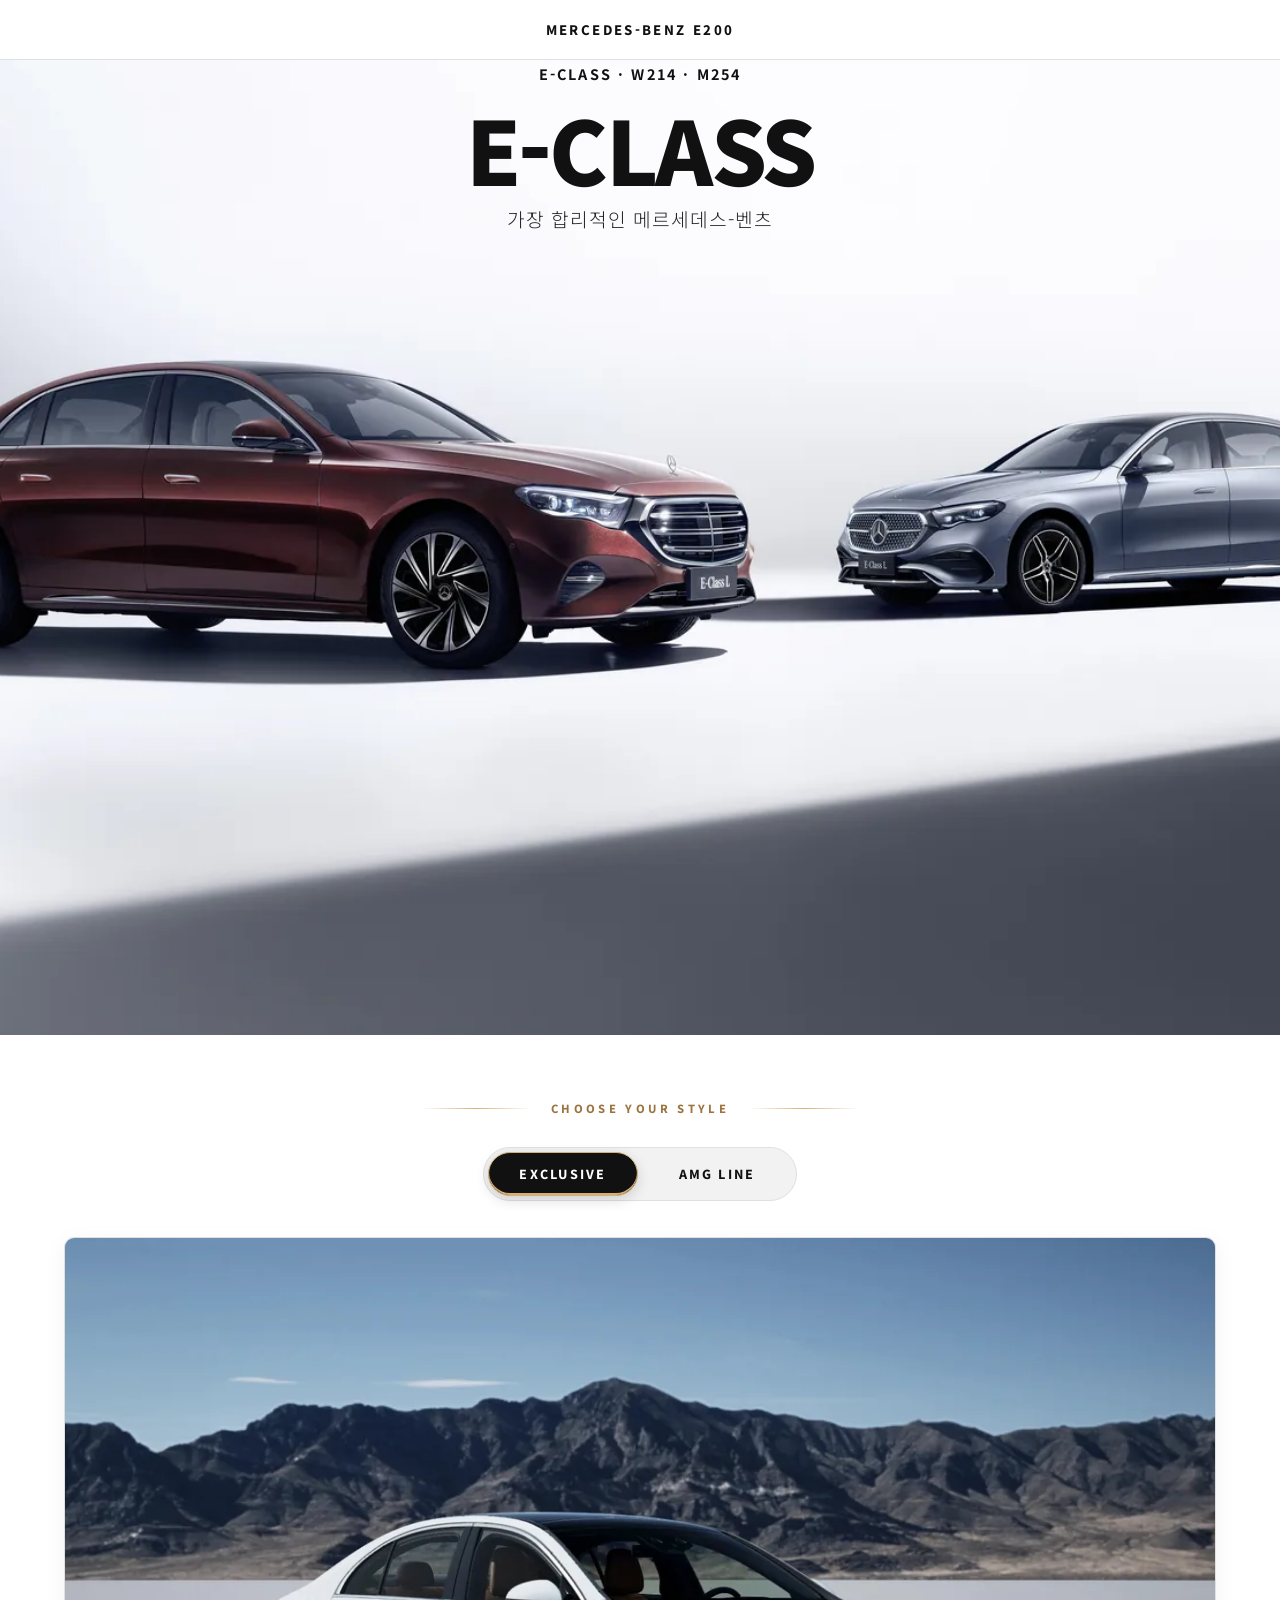
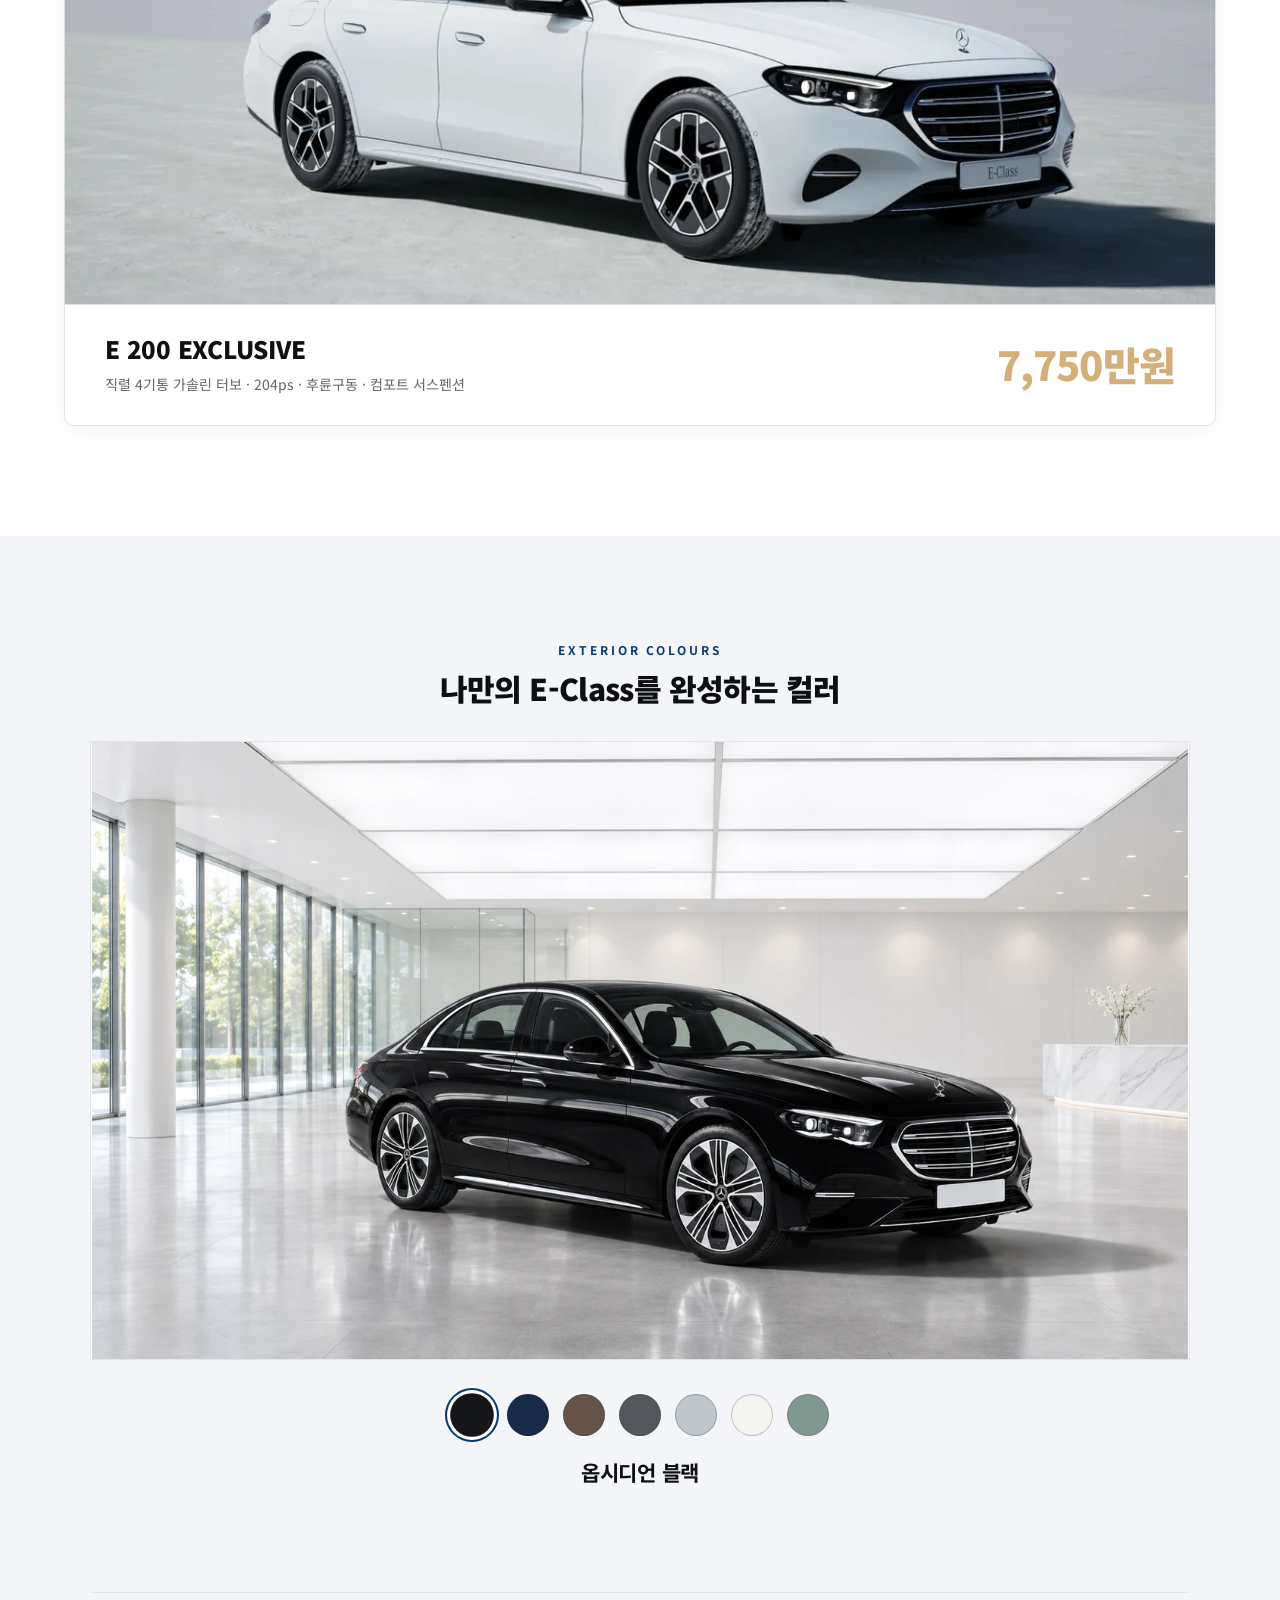
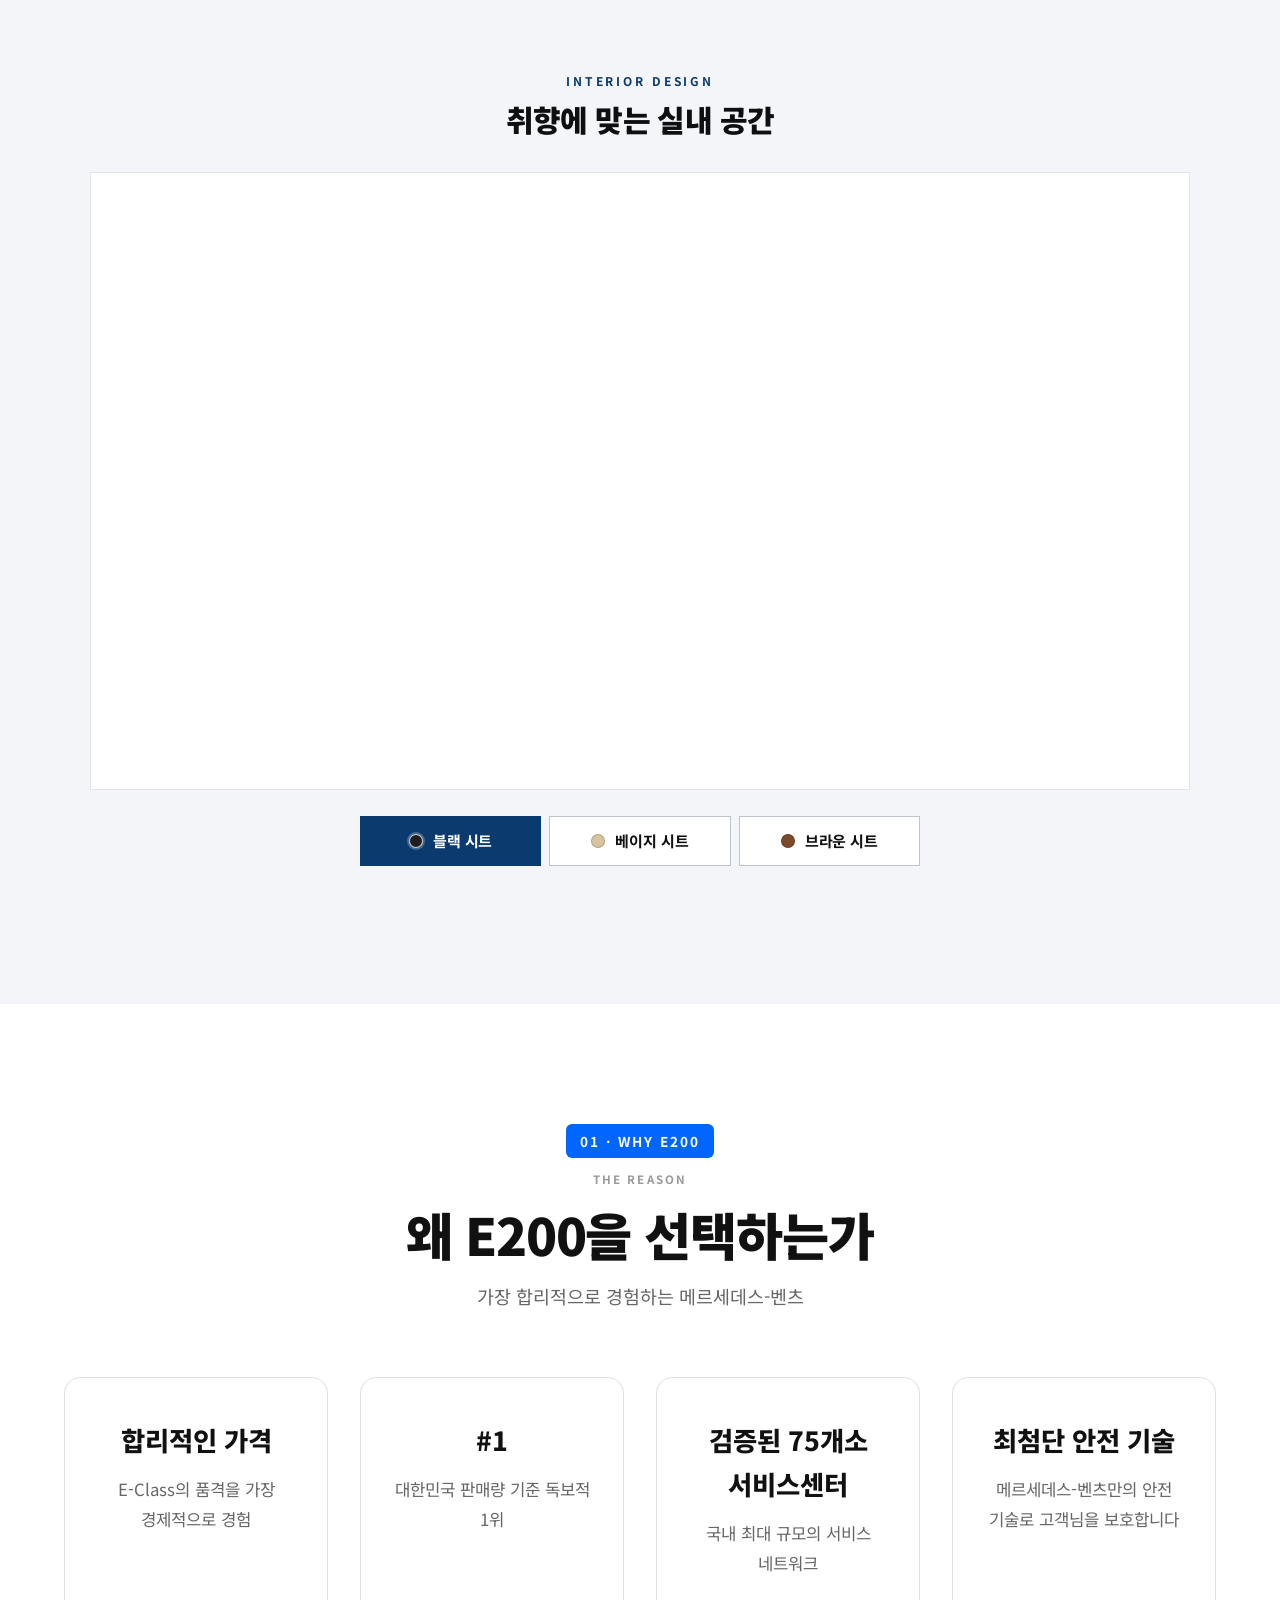
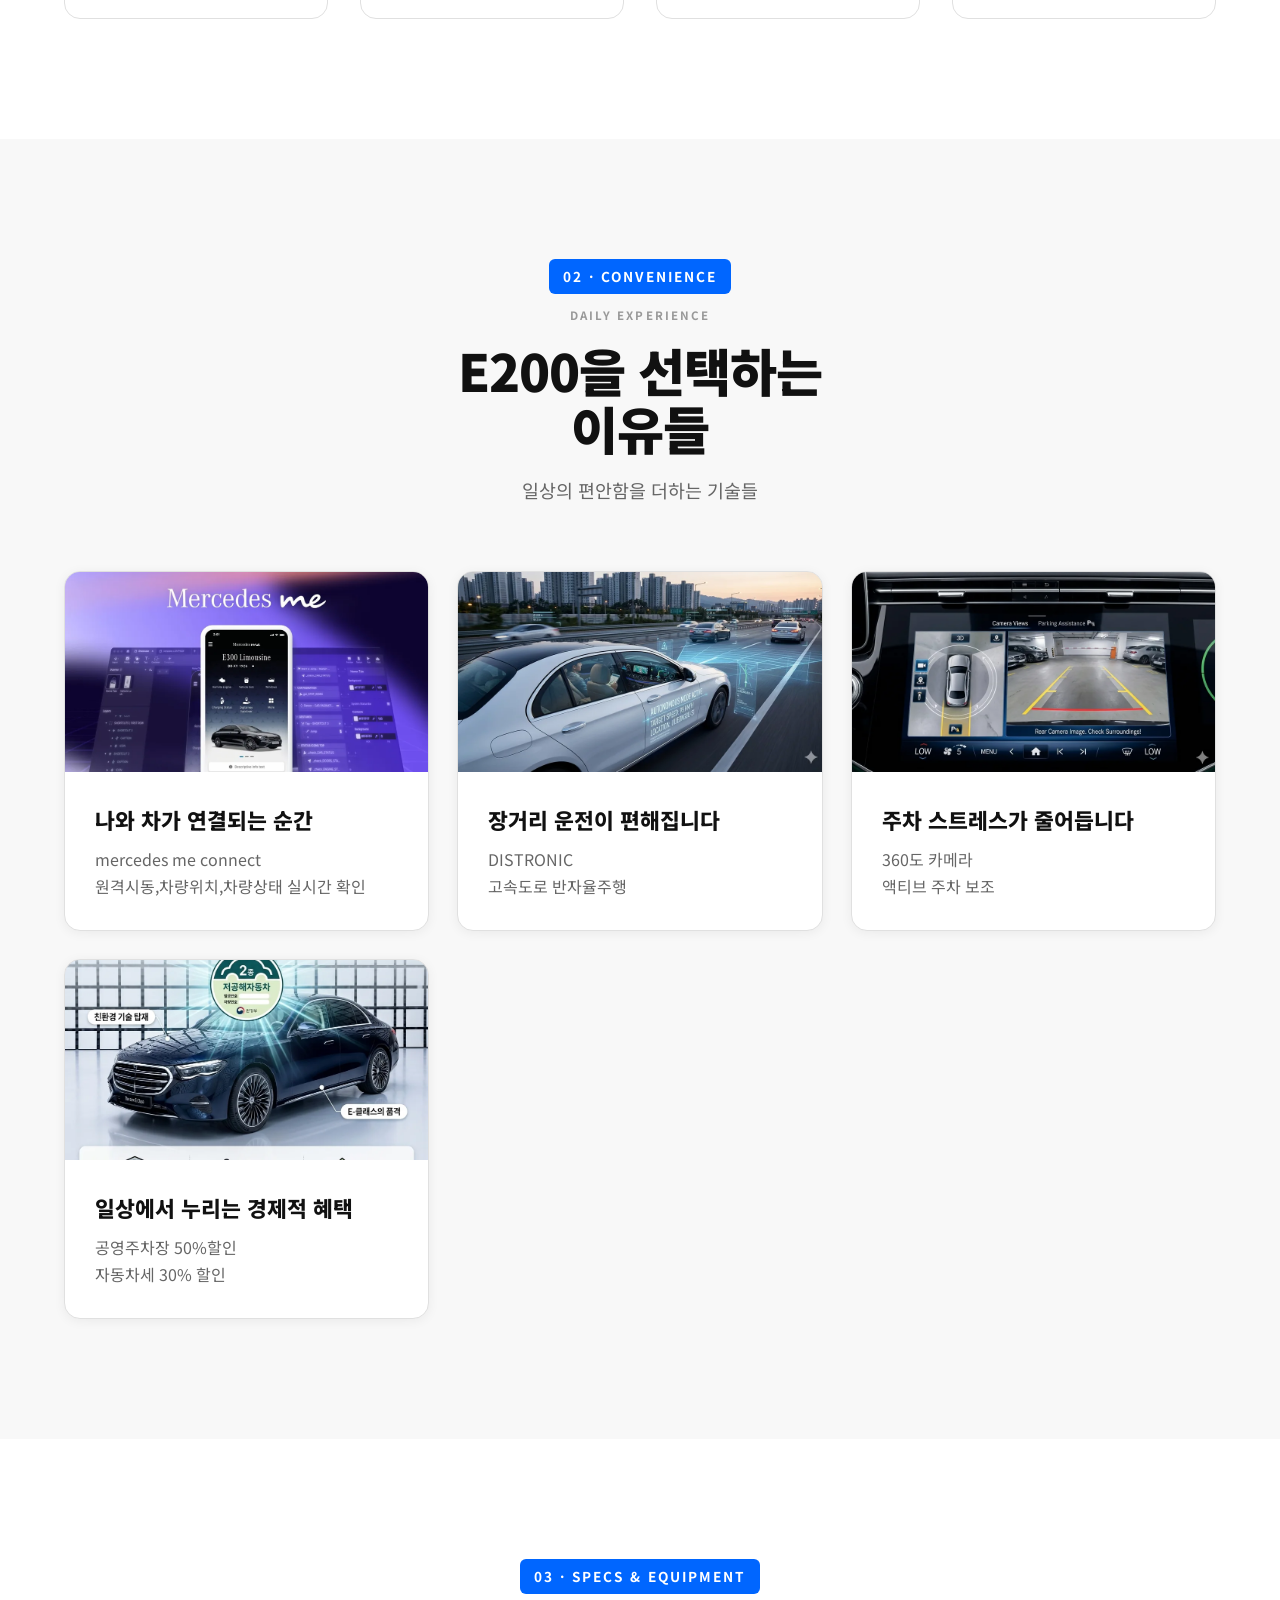
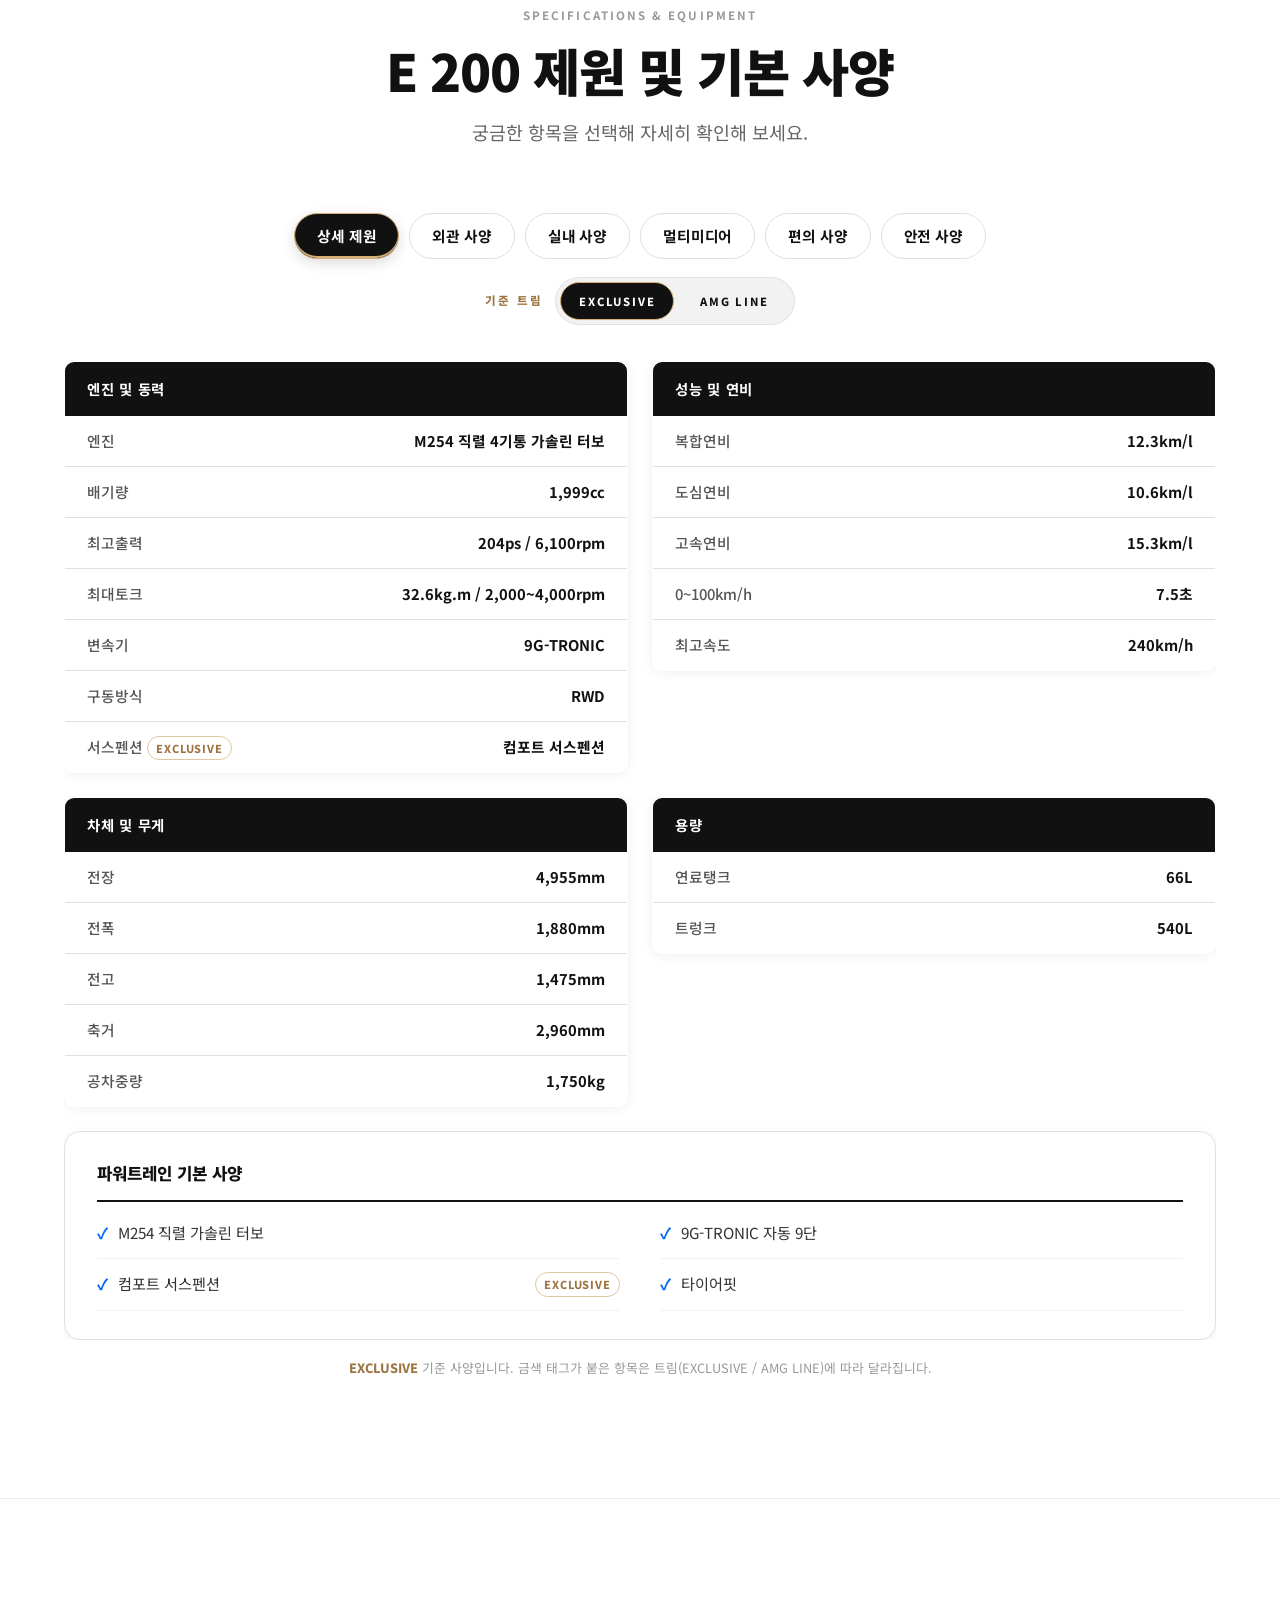
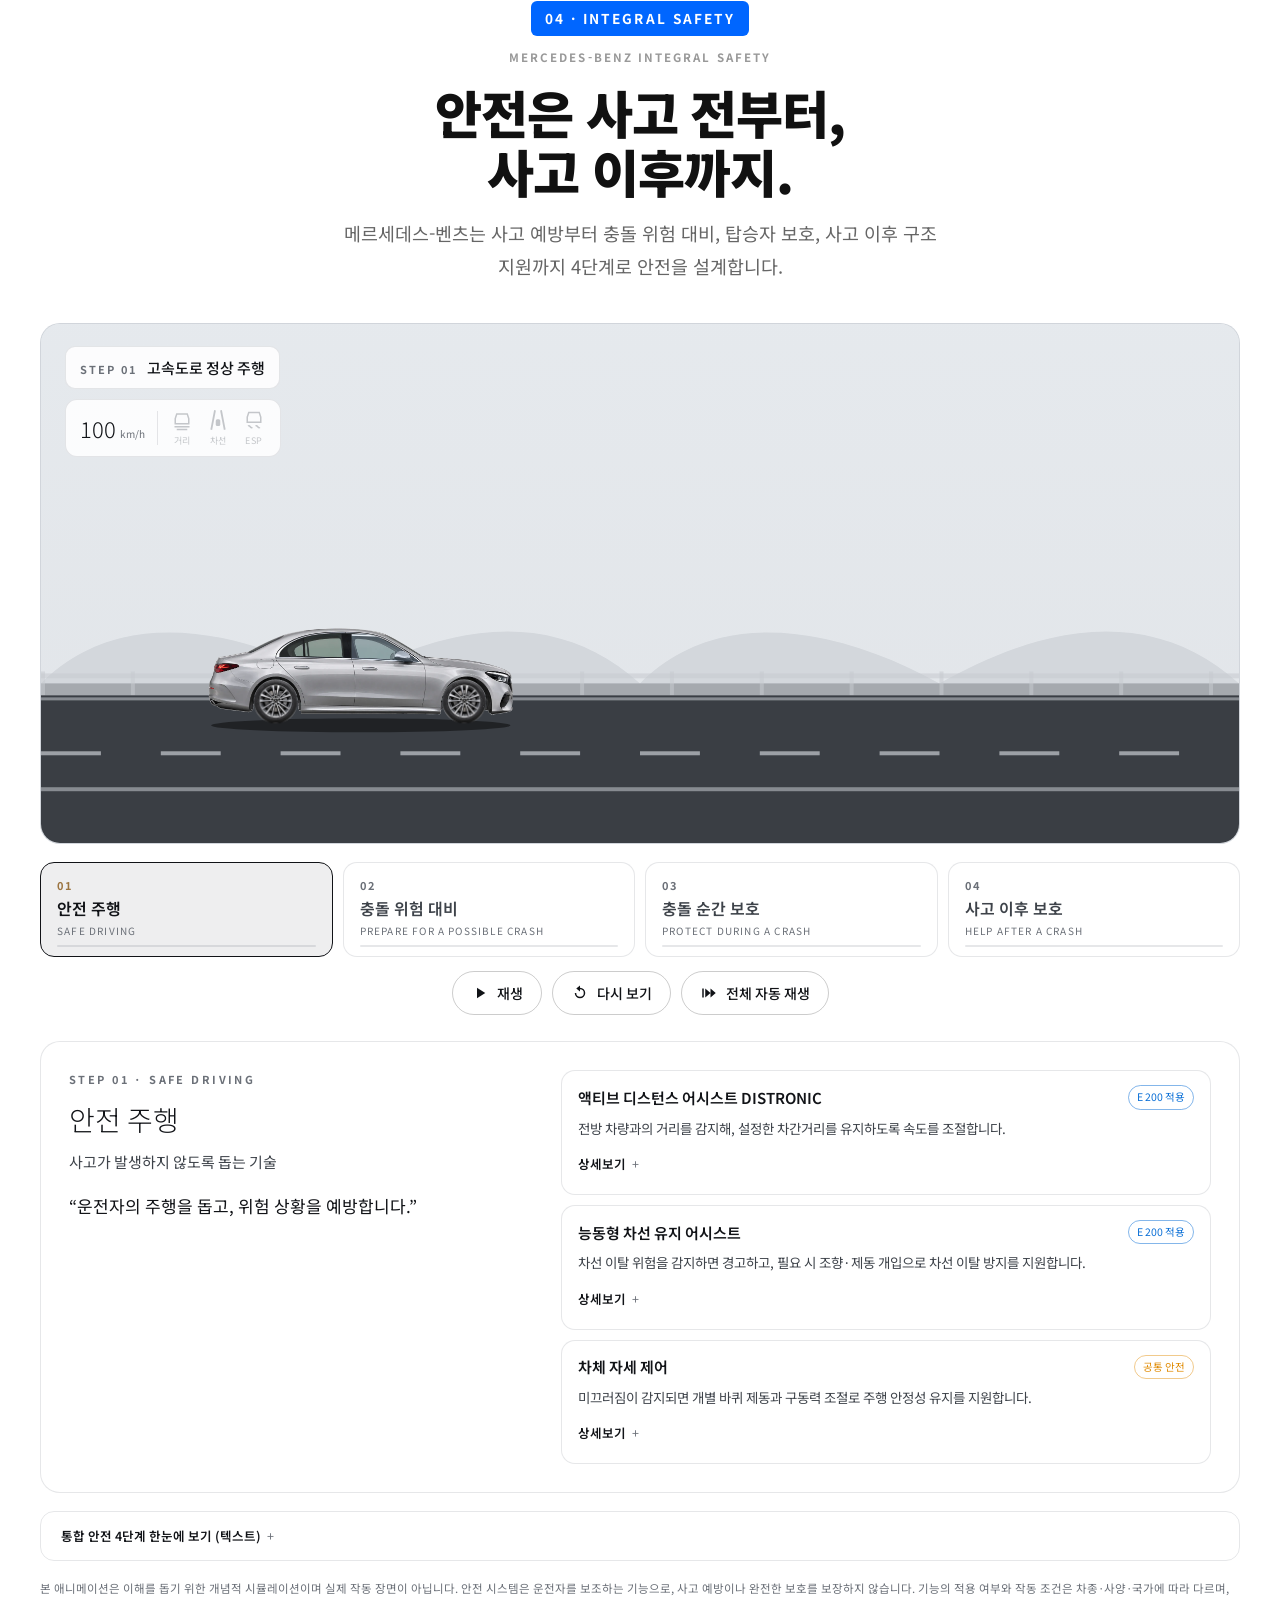
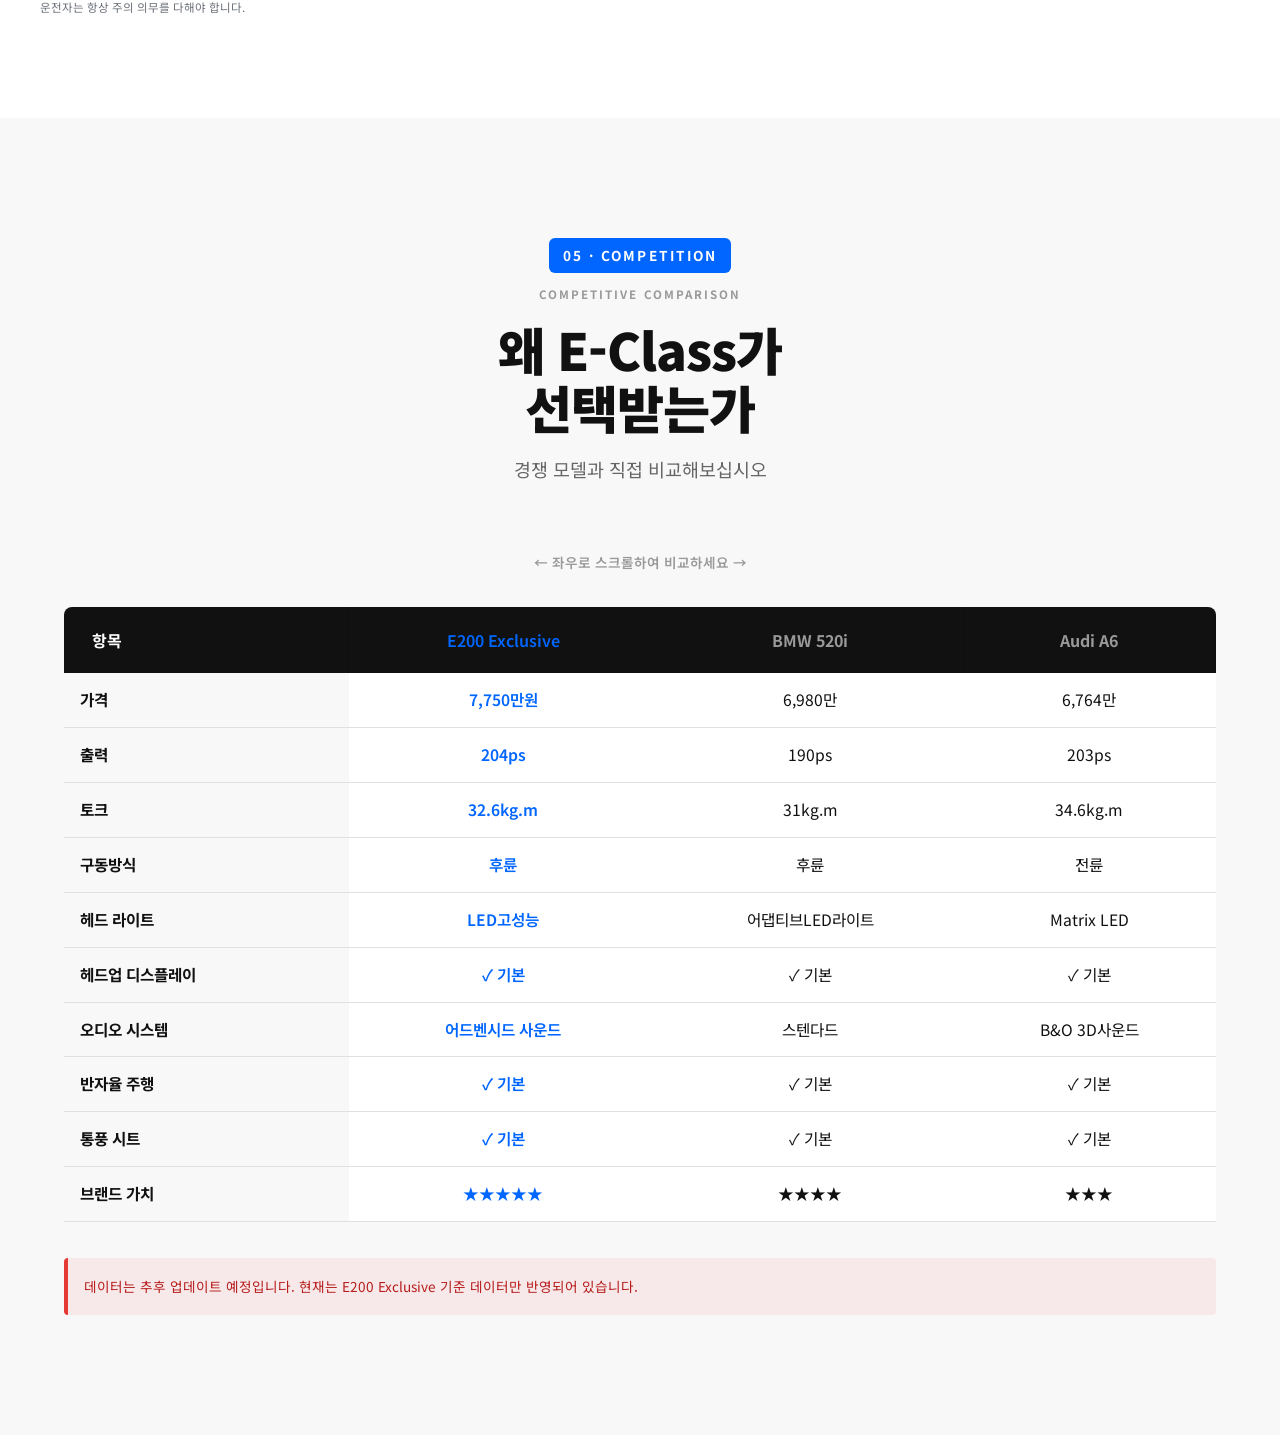
==== commit 6c278b64: "E-Class: add 4-step Integral Safety section (GLC module, W214 sedan setup) to all model pages - Reus" ====
--- a/e200.html
+++ b/e200.html
@@ -159,31 +159,26 @@
     { trim: 'seat' },
     { trim: 'interiorTrim' },
     { trim: 'steering' },
-    '앞좌석 열선',
-    '앞좌석 통풍',
-    '메모리 시트',
-    '뒷좌석 ISOFIX',
+    '앞좌석 열선 · 통풍 · 메모리',
+    '뒷좌석 열선 · ISOFIX · 접이식 시트',
     '앰비언트 라이트',
     '자동 온도 조절 시스템'
   ],
+  /* 멀티미디어 — '편의 및 인포테인먼트' 옵션과 동일. { text, sub } 형식은 sub가 회색 보조 설명으로 표시됩니다 */
   multimedia: [
-    '3세대 MBUX',
-    '12.3인치 계기판',
-    '14.4인치 센터 디스플레이',
-    '증강현실 내비게이션',
-    '무선 애플 카플레이',
-    '무선 안드로이드 오토',
-    '무선 충전',
-    '기본형 사운드 시스템',
-    'Mercedes Me Connect'
+    '12.3인치 계기판 + 3세대 MBUX 14.4인치 디스플레이',
+    'MBUX 증강현실 내비게이션',
+    '헤드업 디스플레이',
+    '앞좌석 스마트폰 무선 충전',
+    '무선 Apple CarPlay · Android Auto',
+    { text: 'Mercedes me connect', sub: '사전 온도 조절 · 디지털 차량 키' }
   ],
   convenience: [
     'KEYLESS-GO',
     '액티브 주차 어시스트',
     '서라운드 뷰 카메라',
     '전동 트렁크',
-    '핸즈프리 액세스',
-    'MBUX 인테리어 어시스턴트'
+    '핸즈프리 액세스'
   ],
   safety: [
     '드라이빙 어시스턴스 패키지 플러스',
@@ -772,6 +767,7 @@
 }
 .spx-list li::before { content: '✓'; color: var(--blue); font-weight: 800; flex: 0 0 auto; }
 .spx-list li .spx-txt { flex: 1; min-width: 0; }
+.spx-sub { color: var(--gray4); font-size: .88em; font-weight: 500; }
 .spx-badge {
   flex: 0 0 auto; align-self: center;
   font-size: .62rem; font-weight: 800; letter-spacing: .12em; white-space: nowrap;
@@ -1198,6 +1194,420 @@
 .trim-main-image{height:auto;min-height:0;aspect-ratio:var(--trim-ratio, 1650 / 956);}
 .trim-main-image img{padding:0;object-fit:cover;object-position:center;}
 </style>
+<style>
+/* ===== Integral Safety module (mb-integral-safety v1.1, .mbis 범위 전용) ===== */
+/*!
+ * Mercedes-Benz Integral Safety — module styles v1.2.0
+ * 모든 선택자는 .mbis 범위 안에서만 동작합니다. (기존 페이지 CSS에 영향 없음)
+ */
+.mbis {
+  all: initial;
+  display: block;
+  container-type: inline-size;
+  --mbis-bg: #0a0b0d;
+  --mbis-bg2: #121418;
+  --mbis-card: #16191e;
+  --mbis-text: #eceef1;
+  --mbis-sub: #b9bdc4;
+  --mbis-muted: #868b93;
+  --mbis-line: rgba(255, 255, 255, .1);
+  --mbis-line2: rgba(255, 255, 255, .18);
+  --mbis-silver: #d4d7dc;
+  --mbis-blue: #3d9bff;
+  --mbis-amber: #ffb224;
+  --mbis-red: #ff3d3d;
+  --mbis-warm: #fff1d2;
+  --mbis-sky1: #08090b;
+  --mbis-sky2: #1c2026;
+  --mbis-hills: #15181d;
+  --mbis-road: #1a1d22;
+  --mbis-roadline: #5c6168;
+  --mbis-car1: #e9ecef;
+  --mbis-car2: #a9aeb5;
+  --mbis-car3: #5d636b;
+  --mbis-lead1: #565b63;
+  --mbis-lead2: #2c3036;
+  --mbis-aperture: #0d0f12;
+  --mbis-hud: rgba(10, 11, 13, .72);
+  --mbis-hv: #ff7a1a;
+  --mbis-font: "Pretendard", "Apple SD Gothic Neo", "Noto Sans KR", "Malgun Gothic", system-ui, -apple-system, "Segoe UI", sans-serif;
+  background: var(--mbis-bg);
+  color: var(--mbis-text);
+  font-family: var(--mbis-font);
+  font-size: 16px;
+  line-height: 1.55;
+  -webkit-font-smoothing: antialiased;
+  text-align: left;
+  overflow: hidden;
+}
+.mbis--light {
+  --mbis-bg: #f5f5f3;
+  --mbis-bg2: #ffffff;
+  --mbis-card: #ffffff;
+  --mbis-text: #111317;
+  --mbis-sub: #3e434a;
+  --mbis-muted: #6b7078;
+  --mbis-line: rgba(0, 0, 0, .1);
+  --mbis-line2: rgba(0, 0, 0, .2);
+  --mbis-silver: #4b5058;
+  --mbis-blue: #0a6fd6;
+  --mbis-amber: #e08a00;
+  --mbis-red: #e01e1e;
+  --mbis-sky1: #f3f4f5;
+  --mbis-sky2: #dfe2e6;
+  --mbis-hills: #d3d7dc;
+  --mbis-road: #3a3e44;
+  --mbis-roadline: #c6cad0;
+  --mbis-car1: #f4f5f7;
+  --mbis-car2: #b9bec5;
+  --mbis-car3: #6e747c;
+  --mbis-lead1: #7b8189;
+  --mbis-lead2: #464b52;
+  --mbis-aperture: #1b1e22;
+  --mbis-hud: rgba(255, 255, 255, .86);
+}
+.mbis *, .mbis *::before, .mbis *::after { box-sizing: border-box; margin: 0; padding: 0; font-family: inherit; letter-spacing: inherit; text-transform: none; float: none; }
+.mbis-lbl-text, .mbis-tag, .mbis-i-lbl { letter-spacing: 0; }
+.mbis :where(ul, ol, li) { list-style: none; }
+.mbis :where(button) { all: unset; box-sizing: border-box; cursor: pointer; font-family: var(--mbis-font); -webkit-tap-highlight-color: transparent; }
+.mbis button:focus-visible, .mbis summary:focus-visible { outline: 2px solid var(--mbis-blue); outline-offset: 3px; border-radius: 10px; }
+.mbis svg { overflow: visible; max-width: none; }
+.mbis .mbis-sr { position: absolute; width: 1px; height: 1px; margin: -1px; overflow: hidden; clip: rect(0 0 0 0); white-space: nowrap; }
+
+.mbis-wrap { max-width: 1280px; margin: 0 auto; padding: 72px 32px 56px; }
+
+/* 헤더 */
+.mbis-head { text-align: center; margin-bottom: 36px; }
+.mbis-eyebrow { font-size: 12px; letter-spacing: .32em; color: var(--mbis-muted); font-weight: 600; }
+.mbis-title { margin-top: 14px !important; font-size: clamp(24px, 3.4vw, 40px); font-weight: 300; letter-spacing: -.01em; line-height: 1.3; color: var(--mbis-text); }
+.mbis-desc { margin: 14px auto 0 !important; max-width: 640px; color: var(--mbis-sub); font-size: 16px; }
+
+/* 스테이지 */
+.mbis-stage { position: relative; border-radius: 20px; overflow: hidden; background: var(--mbis-sky1); border: 1px solid var(--mbis-line); }
+.mbis-svg { display: block; width: 100%; height: auto; aspect-ratio: 1200 / 520; }
+.mbis--compact .mbis-svg { aspect-ratio: 910 / 350; }
+.mbis-hud { position: absolute; inset: 0; padding: 22px 24px; display: flex; justify-content: space-between; align-items: flex-start; gap: 16px; pointer-events: none; z-index: 2; }
+.mbis-hud-l { display: flex; flex-direction: column; align-items: flex-start; gap: 10px; max-width: 54%; }
+.mbis-hud-r { position: relative; width: 31%; min-width: 230px; }
+
+.mbis-caption { display: flex; align-items: baseline; gap: 10px; padding: 9px 14px; border-radius: 10px; background: var(--mbis-hud); border: 1px solid var(--mbis-line); backdrop-filter: blur(6px); -webkit-backdrop-filter: blur(6px); }
+.mbis-caption-step { flex: none; font-size: 11px; letter-spacing: .18em; color: var(--mbis-muted); font-weight: 700; }
+.mbis-caption-text { font-size: 15px; font-weight: 500; color: var(--mbis-text); }
+.mbis-caption.is-fresh .mbis-caption-text { animation: mbis-fade .45s ease both; }
+@keyframes mbis-fade { from { opacity: 0; transform: translateY(3px); } to { opacity: 1; transform: none; } }
+
+.mbis-banner { display: none; font-size: 12.5px; font-weight: 600; letter-spacing: .02em; color: var(--mbis-amber); padding: 6px 12px; border-radius: 8px; border: 1px solid color-mix(in srgb, var(--mbis-amber) 45%, transparent); background: color-mix(in srgb, var(--mbis-amber) 10%, var(--mbis-hud)); }
+.mbis-banner.is-on { display: block; }
+
+/* 계기판 */
+.mbis-cluster { display: flex; align-items: center; gap: 12px; padding: 8px 14px; border-radius: 12px; background: var(--mbis-hud); border: 1px solid var(--mbis-line); }
+.mbis-cluster.is-hidden { display: none; }
+.mbis-speed { display: flex; align-items: baseline; gap: 4px; padding-right: 12px; border-right: 1px solid var(--mbis-line); }
+.mbis-speed b { font-size: 22px; font-weight: 300; font-variant-numeric: tabular-nums; min-width: 2.2ch; text-align: right; color: var(--mbis-text); }
+.mbis-speed span { font-size: 10px; color: var(--mbis-muted); }
+.mbis-ico { display: flex; flex-direction: column; align-items: center; gap: 2px; color: var(--mbis-muted); opacity: .38; transition: color .25s, opacity .25s; }
+.mbis-ico svg { width: 24px; height: 24px; }
+.mbis-ico small { font-size: 9px; letter-spacing: .04em; }
+.mbis-ico.is-gone { display: none; }
+.mbis-ico.is-on { color: var(--mbis-text); opacity: .95; }
+.mbis-ico.is-active { color: var(--mbis-blue); opacity: 1; }
+.mbis-ico.is-warn { color: var(--mbis-amber); opacity: 1; }
+.mbis-ico.is-alert { color: var(--mbis-red); opacity: 1; }
+
+/* 보조 패널 공통 */
+.mbis-inset, .mbis-ecall { position: absolute; top: 0; right: 0; width: 100%; display: none; padding: 10px 12px 12px; border-radius: 14px; background: var(--mbis-hud); border: 1px solid var(--mbis-line); backdrop-filter: blur(6px); -webkit-backdrop-filter: blur(6px); }
+.mbis-inset.is-on, .mbis-ecall.is-on { display: block; }
+.mbis-panel-head { display: flex; justify-content: space-between; align-items: baseline; gap: 8px; margin-bottom: 6px; }
+.mbis-panel-head span { font-size: 10.5px; letter-spacing: .2em; font-weight: 700; color: var(--mbis-muted); }
+.mbis-panel-head em { font-style: normal; font-size: 11.5px; color: var(--mbis-sub); text-align: right; }
+.mbis-inset-svg { display: block; width: 100%; height: auto; }
+.mbis-i-road { fill: var(--mbis-road); }
+.mbis-i-edge { stroke: var(--mbis-roadline); stroke-width: 2; fill: none; }
+.mbis-i-dash { stroke: var(--mbis-roadline); stroke-width: 2.5; }
+.mbis-i-warn { fill: var(--mbis-amber); }
+.mbis-i-car { fill: var(--mbis-car1); stroke: var(--mbis-car3); stroke-width: 1; }
+.mbis-i-glass { fill: var(--mbis-aperture); opacity: .75; }
+.mbis-i-wheel { fill: #0b0c0e; }
+.mbis-i-wheelhi { fill: none; stroke: var(--mbis-amber); stroke-width: 2.5; }
+.mbis-i-arrow { fill: none; stroke: var(--mbis-blue); stroke-width: 2.5; stroke-linecap: round; stroke-linejoin: round; }
+.mbis-i-skid { fill: none; stroke: var(--mbis-muted); stroke-width: 2; stroke-dasharray: 3 4; }
+.mbis-i-lbl { fill: var(--mbis-text); font: 600 11px var(--mbis-font); }
+
+.mbis-ecall-steps { list-style: none; display: grid; gap: 4px; margin-bottom: 8px !important; }
+.mbis-ecall-steps li { position: relative; padding-left: 18px; font-size: 12.5px; color: var(--mbis-muted); transition: color .3s; }
+.mbis-ecall-steps li::before { content: ""; position: absolute; left: 2px; top: .55em; width: 8px; height: 8px; border-radius: 50%; border: 1.5px solid currentColor; }
+.mbis-ecall-steps li.is-current { color: var(--mbis-text); font-weight: 600; }
+.mbis-ecall-steps li.is-current::before { background: var(--mbis-blue); border-color: var(--mbis-blue); }
+.mbis-ecall-steps li.is-done { color: var(--mbis-sub); }
+.mbis-ecall-steps li.is-done::before { background: currentColor; }
+.mbis-ecall-map { display: block; width: 100%; height: auto; opacity: .3; transition: opacity .4s; }
+.mbis-ecall-map.is-on { opacity: 1; }
+.mbis-m-bg { fill: color-mix(in srgb, var(--mbis-text) 6%, transparent); }
+.mbis-m-road { fill: none; stroke: var(--mbis-line2); stroke-width: 3; }
+.mbis-m-pin { fill: var(--mbis-red); }
+.mbis-m-pindot { fill: #fff; }
+.mbis-m-pulse { fill: none; stroke: var(--mbis-red); stroke-width: 1.5; }
+.mbis-ecall-note { margin-top: 6px !important; font-size: 10.5px; color: var(--mbis-muted); line-height: 1.4; }
+
+/* 자동 재생 단계 전환 */
+.mbis-transition { position: absolute; inset: 0; z-index: 3; display: flex; flex-direction: column; align-items: center; justify-content: center; gap: 6px; text-align: center; padding: 20px; background: color-mix(in srgb, var(--mbis-bg) 82%, transparent); opacity: 0; visibility: hidden; transition: opacity .5s ease, visibility .5s; }
+.mbis-transition.is-on { opacity: 1; visibility: visible; }
+.mbis-transition-no { font-size: 11px; letter-spacing: .28em; color: var(--mbis-muted); font-weight: 700; }
+.mbis-transition strong { font-size: clamp(22px, 3vw, 34px); font-weight: 300; color: var(--mbis-text); }
+.mbis-transition-tag { font-size: 14px; color: var(--mbis-sub); }
+.mbis-rm-note { display: none; position: absolute; left: 50%; bottom: 12px; transform: translateX(-50%); z-index: 2; width: max-content; max-width: 92%; font-size: 12px; color: var(--mbis-sub); background: var(--mbis-hud); padding: 6px 12px; border-radius: 8px; }
+.mbis-rm-note.is-on { display: block; }
+
+/* SVG 장면 색상 */
+.mbis .mbis-c-sky1 { stop-color: var(--mbis-sky1); }
+.mbis .mbis-c-sky2 { stop-color: var(--mbis-sky2); }
+.mbis .mbis-c-car1 { stop-color: var(--mbis-car1); }
+.mbis .mbis-c-car2 { stop-color: var(--mbis-car2); }
+.mbis .mbis-c-car3 { stop-color: var(--mbis-car3); }
+.mbis .mbis-c-lead1 { stop-color: var(--mbis-lead1); }
+.mbis .mbis-c-lead2 { stop-color: var(--mbis-lead2); }
+.mbis .mbis-c-blue { stop-color: var(--mbis-blue); }
+.mbis .mbis-c-amber { stop-color: var(--mbis-amber); }
+.mbis .mbis-c-red { stop-color: var(--mbis-red); }
+.mbis .mbis-c-warm { stop-color: var(--mbis-warm); }
+.mbis-hills { fill: var(--mbis-hills); }
+.mbis-verge { fill: color-mix(in srgb, var(--mbis-hills) 70%, var(--mbis-road)); }
+.mbis-post, .mbis-rail { fill: color-mix(in srgb, var(--mbis-roadline) 55%, transparent); }
+.mbis-road { fill: var(--mbis-road); }
+.mbis-roadline { fill: var(--mbis-roadline); opacity: .55; }
+.mbis-roaddash { fill: var(--mbis-roadline); opacity: .7; }
+.mbis-shadow { fill: #000; opacity: .45; }
+.mbis-ego-body { stroke: color-mix(in srgb, var(--mbis-car3) 60%, transparent); stroke-width: .8; }
+.mbis-lead-body { stroke: rgba(0, 0, 0, .25); stroke-width: .8; }
+.mbis-aperture { fill: var(--mbis-aperture); }
+.mbis-sill { fill: rgba(0, 0, 0, .28); }
+.mbis-shoulder { fill: none; stroke: rgba(255, 255, 255, .55); stroke-width: 1.2; }
+.mbis-doorline { fill: none; stroke: rgba(0, 0, 0, .3); stroke-width: 1; stroke-linecap: round; }
+.mbis-head { fill: #f7f9fb; opacity: .9; }
+.mbis-tail { fill: #6e0d0d; }
+.mbis-tire { fill: #0b0c0e; }
+.mbis-rim { fill: #3a3e44; stroke: #8d939b; stroke-width: 1.2; }
+.mbis-spoke { stroke: #b8bdc4; stroke-width: 3; stroke-linecap: round; }
+.mbis-hub { fill: #c7ccd2; }
+.mbis-outline { fill: none; stroke: var(--mbis-silver); stroke-width: 1.4; }
+.mbis-buckle { fill: none; stroke: rgba(0, 0, 0, .45); stroke-width: 1.6; stroke-linejoin: round; }
+.mbis-cell { fill: color-mix(in srgb, var(--mbis-text) 5%, transparent); stroke: var(--mbis-text); stroke-width: 2.4; stroke-dasharray: 7 4; }
+.mbis-seat { fill: #3b4048; }
+.mbis--light .mbis-seat { fill: #5a6068; }
+.mbis-wheelrim { fill: none; stroke: #7d838b; stroke-width: 3.5; stroke-linecap: round; }
+.mbis-occ-head { fill: #c9ced5; }
+.mbis-occ-torso { stroke: #a7adb5; stroke-width: 12; stroke-linecap: round; fill: none; }
+.mbis-occ-arm { stroke: #c0c5cc; stroke-width: 5.5; stroke-linecap: round; stroke-linejoin: round; fill: none; }
+.mbis-occ-leg { stroke: #8e949c; stroke-width: 9; stroke-linecap: round; stroke-linejoin: round; fill: none; }
+.mbis-airbag { fill: #f2f3f5; stroke: #b8bdc4; stroke-width: 1; opacity: .95; }
+.mbis-retractor { fill: #5d636b; }
+.mbis-belt { fill: none; stroke: var(--mbis-blue); stroke-width: 3.2; stroke-linecap: round; stroke-linejoin: round; }
+.mbis-retract { fill: none; stroke: var(--mbis-blue); stroke-width: 2.2; stroke-linecap: round; stroke-linejoin: round; }
+.mbis-sound { fill: none; stroke: var(--mbis-blue); stroke-width: 1.8; stroke-linecap: round; }
+.mbis-glass { fill: rgba(170, 196, 222, .3); stroke: rgba(210, 225, 240, .7); stroke-width: 1; }
+.mbis-glass-edge { stroke: rgba(240, 246, 252, .95); stroke-width: 1.6; }
+.mbis-winframe { fill: none; stroke: var(--mbis-silver); stroke-width: 1; opacity: .6; }
+.mbis-energy-line { fill: none; stroke: var(--mbis-amber); stroke-width: 2.6; stroke-linecap: round; stroke-linejoin: round; stroke-dasharray: 22 18; }
+.mbis-wave { fill: none; stroke: var(--mbis-blue); stroke-width: 2; stroke-linecap: round; }
+.mbis-cone { stroke: none; }
+.mbis-cone-arc { fill: none; stroke-width: 1.6; }
+.mbis-cone-arc--blue { stroke: var(--mbis-blue); }
+.mbis-cone-arc--amber { stroke: var(--mbis-amber); }
+.mbis-cone-arc--red { stroke: var(--mbis-red); }
+.mbis-gap-line { fill: none; stroke: var(--mbis-blue); stroke-width: 1.6; }
+.mbis-tag { fill: var(--mbis-sub); font: 600 14px var(--mbis-font); letter-spacing: .02em; }
+.mbis .mbis-tag--sm { font-size: 11px; opacity: .8; }
+.mbis-barrier { fill: #2b2f35; stroke: #4a5058; }
+.mbis--light .mbis .mbis-tag--sm { font-size: 11px; opacity: .8; }
+.mbis-barrier { fill: #50565e; }
+.mbis-barrier-face { fill: #c9a227; opacity: .85; }
+.mbis-hexline { fill: none; stroke: rgba(0, 0, 0, .35); stroke-width: .8; }
+.mbis-barrier-line { stroke: #8a9099; stroke-width: 2; }
+.mbis-lbl-text { fill: var(--mbis-text); font-family: var(--mbis-font); font-weight: 600; paint-order: stroke; stroke: var(--mbis-sky1); stroke-width: 3px; stroke-linejoin: round; }
+.mbis-lbl-line { fill: none; stroke: var(--mbis-sub); stroke-width: 1; vector-effect: non-scaling-stroke; }
+.mbis-lbl-dot { fill: var(--mbis-text); }
+
+/* 컨트롤 */
+.mbis-controls { margin-top: 18px; display: flex; flex-direction: column; gap: 14px; }
+.mbis-nav { display: grid; grid-template-columns: repeat(4, 1fr); gap: 10px; }
+.mbis-tab { position: relative; display: flex; flex-direction: column; gap: 2px; min-height: 76px; padding: 14px 16px 18px; border-radius: 14px; background: var(--mbis-card); border: 1px solid var(--mbis-line); color: var(--mbis-sub); transition: border-color .25s, background .25s, color .25s; }
+.mbis-tab:hover { border-color: var(--mbis-line2); color: var(--mbis-text); }
+.mbis-tab.is-active { border-color: var(--mbis-text); color: var(--mbis-text); background: color-mix(in srgb, var(--mbis-text) 7%, var(--mbis-card)); }
+.mbis-tab-no { font-size: 11px; letter-spacing: .2em; font-weight: 700; color: var(--mbis-muted); }
+.mbis-tab.is-active .mbis-tab-no { color: var(--mbis-blue); }
+.mbis-tab-ko { font-size: 16px; font-weight: 600; }
+.mbis-tab-en { font-size: 10px; letter-spacing: .12em; color: var(--mbis-muted); }
+.mbis-tab-bar { position: absolute; left: 16px; right: 16px; bottom: 9px; height: 2px; border-radius: 2px; background: var(--mbis-line); overflow: hidden; }
+.mbis-tab-bar i { display: block; height: 100%; width: 0; background: var(--mbis-text); }
+.mbis-buttons { display: flex; justify-content: center; flex-wrap: wrap; gap: 10px; }
+.mbis-btn { display: inline-flex; align-items: center; gap: 8px; min-height: 44px; padding: 0 18px; border-radius: 999px; border: 1px solid var(--mbis-line2); color: var(--mbis-text); font-size: 14px; font-weight: 500; transition: background .2s, border-color .2s; }
+.mbis-btn:hover { background: color-mix(in srgb, var(--mbis-text) 8%, transparent); }
+.mbis-btn-ico svg { display: block; width: 18px; height: 18px; }
+.mbis-btn--all[aria-pressed="true"] { border-color: var(--mbis-text); background: color-mix(in srgb, var(--mbis-text) 10%, transparent); }
+
+/* 설명 패널 */
+.mbis-panel { margin-top: 26px; display: grid; grid-template-columns: minmax(0, 5fr) minmax(0, 7fr); gap: 28px; padding: 28px; border-radius: 20px; background: var(--mbis-bg2); border: 1px solid var(--mbis-line); }
+.mbis-panel-kicker { font-size: 11px; letter-spacing: .22em; font-weight: 700; color: var(--mbis-muted); }
+.mbis-panel-title { margin-top: 8px !important; font-size: 28px; font-weight: 300; color: var(--mbis-text); }
+.mbis-panel-theme { margin-top: 6px !important; color: var(--mbis-sub); font-size: 15px; }
+.mbis-panel-tag { margin-top: 18px !important; font-size: 17px; line-height: 1.5; color: var(--mbis-text); }
+.mbis-panel-note { margin-top: 16px !important; font-size: 13px; color: var(--mbis-sub); padding: 10px 12px; border-left: 2px solid var(--mbis-amber); background: color-mix(in srgb, var(--mbis-amber) 6%, transparent); border-radius: 0 8px 8px 0; }
+.mbis-feats { list-style: none; display: grid; gap: 10px; }
+.mbis-feat { padding: 14px 16px; border-radius: 14px; border: 1px solid var(--mbis-line); background: var(--mbis-card); }
+.mbis-feat-head { display: flex; flex-wrap: wrap; align-items: center; justify-content: space-between; gap: 6px 10px; }
+.mbis-feat-head strong { font-size: 15px; font-weight: 600; color: var(--mbis-text); }
+.mbis-badge { font-size: 10.5px; padding: 3px 8px; border-radius: 999px; border: 1px solid var(--mbis-line2); color: var(--mbis-sub); white-space: nowrap; }
+.mbis-feat--supported .mbis-badge { color: var(--mbis-blue); border-color: color-mix(in srgb, var(--mbis-blue) 50%, transparent); }
+.mbis-feat--generic .mbis-badge { color: var(--mbis-amber); border-color: color-mix(in srgb, var(--mbis-amber) 45%, transparent); }
+.mbis-feat > p { margin-top: 6px !important; font-size: 13.5px; color: var(--mbis-sub); }
+.mbis-feat details { margin-top: 8px; }
+.mbis-feat summary, .mbis-overview summary { cursor: pointer; font-size: 12.5px; font-weight: 600; color: var(--mbis-text); list-style: none; display: inline-flex; align-items: center; gap: 6px; min-height: 32px; }
+.mbis-feat summary::-webkit-details-marker, .mbis-overview summary::-webkit-details-marker { display: none; }
+.mbis-feat summary::after, .mbis-overview summary::after { content: "+"; font-weight: 400; color: var(--mbis-muted); }
+.mbis-feat details[open] summary::after, .mbis-overview[open] summary::after { content: "–"; }
+.mbis-feat details p { font-size: 13px; color: var(--mbis-sub); line-height: 1.65; padding-top: 4px; }
+
+.mbis-overview { margin-top: 18px; padding: 8px 20px; border-radius: 14px; border: 1px solid var(--mbis-line); }
+.mbis-overview ol { list-style: none; display: grid; gap: 14px; padding: 8px 0 14px; }
+.mbis-overview strong { font-size: 14px; color: var(--mbis-text); }
+.mbis-overview li p { font-size: 13px; color: var(--mbis-sub); margin-top: 2px; }
+.mbis-overview .mbis-overview-f { color: var(--mbis-muted); }
+.mbis-disclaimer { margin-top: 18px !important; font-size: 11.5px; line-height: 1.6; color: var(--mbis-muted); }
+
+/* ---------- 모바일 / 좁은 컨테이너 ---------- */
+@container (max-width: 680px) {
+  .mbis-wrap { padding: 44px 16px 36px; }
+  .mbis-head { margin-bottom: 22px; }
+  .mbis-desc { font-size: 14px; }
+  .mbis-panel { grid-template-columns: 1fr; gap: 18px; padding: 20px 16px; }
+  .mbis-panel-title { font-size: 24px; }
+  .mbis-panel-tag { font-size: 16px; margin-top: 12px !important; }
+}
+.mbis--compact .mbis-hud { position: relative; inset: auto; padding: 12px 12px 4px; flex-direction: column; gap: 8px; min-height: 132px; }
+.mbis--compact .mbis-hud-l { max-width: none; width: 100%; gap: 8px; }
+.mbis--compact .mbis-hud-r { position: static; width: 100%; min-width: 0; }
+.mbis--compact .mbis-caption { width: 100%; padding: 8px 12px; min-height: 58px; align-items: center; }
+.mbis--compact .mbis-hud-l { display: grid; grid-template-columns: auto 1fr; align-items: center; }
+.mbis--compact .mbis-caption { grid-column: 1 / -1; }
+.mbis--compact .mbis-cluster { grid-column: 1; grid-row: 2; }
+.mbis--compact .mbis-banner { grid-column: 2; grid-row: 2; line-height: 1.35; }
+.mbis--compact.mbis-step-3 .mbis-banner { grid-column: 1 / -1; }
+.mbis--compact .mbis-hud-l::after { content: ""; grid-column: 1 / -1; grid-row: 2; min-height: 46px; }
+.mbis--compact.mbis-step-1 .mbis-hud-r, .mbis--compact.mbis-step-4 .mbis-hud-r { min-height: 162px; }
+.mbis--compact .mbis-caption-text { font-size: 14px; line-height: 1.4; }
+.mbis--compact .mbis-caption-step { font-size: 10px; }
+.mbis--compact .mbis-banner { font-size: 11.5px; }
+.mbis--compact .mbis-cluster { padding: 6px 10px; gap: 10px; }
+.mbis--compact .mbis-speed b { font-size: 18px; }
+.mbis--compact .mbis-ico svg { width: 20px; height: 20px; }
+.mbis--compact .mbis-inset, .mbis--compact .mbis-ecall { position: relative; }
+.mbis--compact .mbis-inset.is-on { display: grid; grid-template-columns: 1fr; }
+.mbis--compact .mbis-inset-svg { max-height: 120px; }
+.mbis--compact .mbis-ecall.is-on { display: grid; grid-template-columns: 1fr 1fr; gap: 0 10px; }
+.mbis--compact .mbis-ecall .mbis-panel-head, .mbis--compact .mbis-ecall-note { grid-column: 1 / -1; }
+.mbis--compact .mbis-ecall-steps li { font-size: 11.5px; }
+.mbis--compact .mbis-lbl { display: none; }
+.mbis--compact .mbis-tag { font-size: 18px; }
+.mbis--compact .mbis-nav { gap: 6px; }
+.mbis--compact .mbis-tab { min-height: 64px; padding: 10px 8px 14px; border-radius: 12px; align-items: center; text-align: center; }
+.mbis--compact .mbis-tab-ko { font-size: 13px; line-height: 1.3; word-break: keep-all; }
+.mbis--compact .mbis-tab-en { display: none; }
+.mbis--compact .mbis-tab-bar { left: 10px; right: 10px; bottom: 7px; }
+.mbis--compact .mbis-btn { padding: 0 14px; font-size: 13px; }
+.mbis--compact .mbis-stage { border-radius: 16px; }
+.mbis--compact .mbis-rm-note { position: static; transform: none; margin: 0 12px 10px; width: auto; }
+
+/* ---------- v1.1 실사 이미지 레이어 ---------- */
+.mbis-photo-only, .mbis-wimg, .mbis-photoroad { display: none; }
+.mbis--photo .mbis-photo-only { display: inline; }
+.mbis--photo .mbis-photo-fallback { display: none; }
+.mbis--wimg .mbis-wimg { display: inline; }
+.mbis--wimg .mbis-wsvg { display: none; }
+.mbis--road .mbis-photoroad { display: inline; }
+.mbis--road .mbis-svgroad { display: none; }
+.mbis--road .mbis-shadow { opacity: .32; }
+.mbis-lead-shade { fill: #11151a; opacity: .34; }
+.mbis .mbis-svg { overflow: hidden; }
+.mbis--road .mbis-lbl-text { stroke: rgba(255, 255, 255, .94); stroke-width: 4px; }
+
+/* 고전압 시스템 (개념) */
+.mbis-hv-batt { fill: color-mix(in srgb, var(--mbis-hv) 14%, #20242a); stroke: var(--mbis-hv); stroke-width: 1.3; }
+.mbis-hv-batt.is-residual { stroke: var(--mbis-amber); stroke-dasharray: 4 3; }
+.mbis-hv-cell { fill: none; stroke: var(--mbis-hv); stroke-width: .7; opacity: .45; }
+.mbis-hv-line { fill: none; stroke: var(--mbis-hv); stroke-width: 2.6; stroke-linecap: round; stroke-linejoin: round; stroke-dasharray: 9 9; transition: stroke .3s, opacity .3s; }
+.mbis-hv-line.is-off { stroke: #8b9097; stroke-dasharray: 2 5; opacity: .75; }
+.mbis-hv-motor { fill: #2a2e34; stroke: var(--mbis-hv); stroke-width: 1.3; }
+.mbis-hv-box { fill: #2a2e34; stroke: var(--mbis-red); stroke-width: 1.1; }
+.mbis-hv-blade { fill: none; stroke: var(--mbis-red); stroke-width: 2.2; stroke-linecap: round; }
+
+/* ---------- v1.1 모바일 순서: 단계 버튼 → 애니메이션 → 한 줄 캡션 → 재생 버튼 → 상세 ---------- */
+.mbis--compact .mbis-wrap { display: flex; flex-direction: column; }
+.mbis--compact .mbis-head { order: 0; }
+.mbis--compact .mbis-controls { display: contents; }
+.mbis--compact .mbis-nav { order: 1; margin-bottom: 12px; }
+.mbis--compact .mbis-stage { order: 2; display: flex; flex-direction: column; }
+.mbis--compact .mbis-svg { order: 1; }
+.mbis--compact .mbis-hud { order: 2; padding: 10px 12px 12px; min-height: 0; }
+.mbis--compact .mbis-rm-note { order: 3; }
+.mbis--compact .mbis-buttons { order: 3; margin-top: 14px; }
+.mbis--compact .mbis-panel { order: 4; }
+.mbis--compact .mbis-overview { order: 5; }
+.mbis--compact .mbis-disclaimer { order: 6; }
+.mbis--compact .mbis-sr { order: 7; }
+.mbis--compact .mbis-caption { min-height: 46px; }
+.mbis--compact.mbis-step-1 .mbis-hud-r, .mbis--compact.mbis-step-4 .mbis-hud-r { min-height: 0; }
+.mbis--compact .mbis-caption-text { white-space: nowrap; overflow: hidden; text-overflow: ellipsis; min-width: 0; }
+.mbis--compact .mbis-tab { min-height: 56px; justify-content: center; }
+.mbis--compact .mbis-tab-no { font-size: 10px; letter-spacing: .14em; }
+.mbis--compact .mbis-tab-ko { white-space: nowrap; }
+.mbis--compact .mbis-btn--all .mbis-btn-lbl { font-size: 12.5px; }
+
+/* ---------- v1.2 STEP 02 운전석 실사 장면 ---------- */
+.mbis-int { position: absolute; left: 0; top: 0; width: 100%; aspect-ratio: 1200 / 520; z-index: 1; display: none; pointer-events: none; overflow: hidden; }
+.mbis--compact .mbis-int { aspect-ratio: 910 / 350; }
+.mbis--compact.mbis--int.mbis-step-2 .mbis-svg, .mbis--compact.mbis--int.mbis-step-2 .mbis-int { aspect-ratio: 4 / 3; }
+.mbis-int-svg { display: block; width: 100%; height: 100%; }
+.mbis-int-scene { visibility: hidden; }
+.mbis--intimg .mbis-int-scene { visibility: visible; }
+.mbis-i-glass-edge { fill: none; stroke: rgba(255, 255, 255, .95); stroke-width: 5; stroke-linejoin: round; }
+.mbis-i-web { fill: none; stroke: #2a2d32; stroke-linecap: butt; stroke-linejoin: round; }
+.mbis-i-webshadow { fill: none; stroke: rgba(0, 0, 0, .28); stroke-linecap: butt; stroke-linejoin: round; transform: translate(2px, 4px); }
+.mbis-i-webhi { fill: none; stroke: rgba(255, 255, 255, .16); stroke-width: 2; transform: translate(-4px, -6px); }
+.mbis-i-glow { fill: none; stroke: var(--mbis-blue); stroke-linecap: round; stroke-linejoin: round; }
+.mbis-i-flow { fill: none; stroke: color-mix(in srgb, var(--mbis-blue) 70%, #fff); stroke-dasharray: 16 44; stroke-linecap: round; }
+.mbis-i-buckle { fill: #1c1e22; stroke: #5a5f66; stroke-width: 2; }
+.mbis-i-buckle-btn { fill: #b33b3b; }
+.mbis-i-dring { fill: #3a3e44; stroke: #9aa0a8; stroke-width: 2; }
+.mbis-i-dring-slot { fill: #121417; }
+.mbis-i-arrow path { fill: none; stroke: var(--mbis-blue); stroke-width: 6; stroke-linecap: round; stroke-linejoin: round; }
+.mbis-i-sound { fill: none; stroke: var(--mbis-blue); stroke-width: 4; stroke-linecap: round; }
+.mbis .mbis-int-lbl { font-size: 27px; stroke-width: 6px; }
+.mbis-i-lbls .mbis-lbl-line { stroke-width: 1.4; }
+.mbis--compact .mbis-i-lbls { display: none; }
+.mbis-i-ready-bg { fill: rgba(255, 255, 255, .94); stroke: var(--mbis-blue); stroke-width: 3; }
+.mbis-i-ready-ck { fill: none; stroke: var(--mbis-blue); stroke-width: 7; stroke-linecap: round; stroke-linejoin: round; }
+.mbis .mbis-i-ready-t { fill: #111317; font: 700 31px var(--mbis-font); letter-spacing: 0; }
+.mbis--compact .mbis-i-ready-in { transform: scale(1.35); }
+
+@media (prefers-reduced-motion: reduce) {
+  .mbis *, .mbis *::before, .mbis *::after { animation: none !important; transition: none !important; }
+}
+
+
+
+/* ===== E-Class 페이지 적용 (페이지 폰트 · 화이트 배경 · 블랙/골드 선택 표시 · 센서 블루) ===== */
+.mbis-mount.mbis{--mbis-bg:transparent;--mbis-bg2:#ffffff;--mbis-card:#ffffff;--mbis-sky1:#e7ebef;--mbis-line:rgba(15,23,42,.10);}
+.mbis-mount .mbis-wrap{max-width:none;padding:clamp(8px,2vw,24px) 0 0;}
+.mbis-mount .mbis-tab.is-active{border-color:#111317;}
+.mbis-mount .mbis-tab.is-active .mbis-tab-no{color:#9b7440;}
+.mbis-mount .mbis-tab-bar i{background:#c9a86a;}
+.mbis-mount .mbis-btn--all[aria-pressed="true"]{border-color:#111317;}
+/* 섹션 틀 (이 섹션 전용) */
+.eis-section{background:#ffffff;padding:clamp(64px,8vw,112px) 0;border-top:1px solid rgba(15,23,42,.08);}
+.eis-inner{width:min(100% - 40px,1200px);margin-inline:auto;}
+.eis-inner > .section-heading{margin-bottom:clamp(8px,1.5vw,16px);}
+@media (max-width:480px){.eis-inner{width:calc(100% - 32px);}}
+</style>
 </head>
 
 <body>
@@ -1441,8 +1851,8 @@
 const E_INTERIOR_MODEL = 'E 200';
 const E_INTERIOR = [
   { id: 'black', name: '블랙 시트',   swatch: '#1E1E20', price: 0,      file: 'e350e-interior-black', mobile: 'e350e-interior-black-m' },
-  { id: 'beige', name: '베이지 시트', swatch: '#D8C3A0', price: 420000, file: 'e350e-interior-beige', mobile: 'e350e-interior-beige-m2' },
-  { id: 'brown', name: '브라운 시트', swatch: '#7A4A2B', price: 420000, file: 'e350e-interior-brown', mobile: 'e350e-interior-brown-m' }
+  { id: 'beige', name: '베이지 시트', swatch: '#D8C3A0', price: 0, file: 'e350e-interior-beige', mobile: 'e350e-interior-beige-m2' },
+  { id: 'brown', name: '브라운 시트', swatch: '#7A4A2B', price: 0, file: 'e350e-interior-brown', mobile: 'e350e-interior-brown-m' }
 ];
 /* 시트 컬러 뷰어 — 다른 섹션과 독립 실행 (PC/휴대폰 이미지 자동 선택·미리 불러오기·확대 보기) */
 (function(){
@@ -1676,12 +2086,1677 @@
 </section>
 
 <!-- ============================================================
-     [S5] 경쟁차 비교
+     [S5] INTEGRAL SAFETY · 4단계 통합 안전대책 (GLC 모듈 이식 · E-Class W214 세단 설정)
+     - 이미지 경로·안전 사양은 아래 스크립트의 E200_SAFETY_IMAGES / E200_SAFETY_CONFIG에서 수정합니다.
+     ============================================================ -->
+<section class="eis-section" id="integral-safety" aria-label="4단계 통합 안전대책">
+  <div class="eis-inner">
+    <div class="section-heading">
+      <span class="sec-num">04 · INTEGRAL SAFETY</span>
+      <span class="label-en">Mercedes-Benz Integral Safety</span>
+      <h2>안전은 사고 전부터,<br>사고 이후까지.</h2>
+      <p>메르세데스-벤츠는 사고 예방부터 충돌 위험 대비, 탑승자 보호, 사고 이후 구조 지원까지 4단계로 안전을 설계합니다.</p>
+    </div>
+    <div class="mbis-mount" id="mbis-e200"></div>
+  </div>
+</section>
+<script>
+/*!
+ * Mercedes-Benz Integral Safety — interactive module
+ * v1.2.0 · standalone · no dependencies
+ *   v1.2: preSafeInteriorImage · preSafeInterior — STEP 02 운전석 실사 장면(벨트 장력·창문) 선택 옵션
+ *   v1.1: wheelImage · roadImage · vehicleGeometry · stepCopy · featureNames 옵션 추가
+ *         실사 차체 이미지는 변형하지 않고, 충돌 단계에서는 SVG 구조도로 전환합니다.
+ *
+ * 사용법
+ *   <div data-mb-integral-safety data-mb-config='{"vehicleModel":"E-Class"}'></div>
+ *   <link rel="stylesheet" href="mb-integral-safety.css">
+ *   별도 파일로 적용 시 mb-integral-safety.js를 defer 속성으로 연결합니다.
+ *
+ *   또는 JS:  MBIntegralSafety.mount(element, { ...config })
+ *
+ * 전역 노출: window.MBIntegralSafety 하나만 사용합니다.
+ * 모든 CSS 클래스는 "mbis-" 접두어, SVG id는 인스턴스별 고유 접두어를 사용합니다.
+ */
+(function (window, document) {
+  'use strict';
+  if (window.MBIntegralSafety) return;
+
+  var VERSION = '1.2.0';
+  var SVGNS = 'http://www.w3.org/2000/svg';
+  var uidCounter = 0;
+
+  /* ------------------------------------------------------------------ *
+   * 수학 유틸
+   * ------------------------------------------------------------------ */
+  function clamp(v, a, b) { return v < a ? a : v > b ? b : v; }
+  function lerp(a, b, k) { return a + (b - a) * k; }
+  function smooth(k) { k = clamp(k, 0, 1); return k * k * (3 - 2 * k); }
+  function seg(t, a, b) { return smooth((t - a) / (b - a)); }
+  function lin(t, a, b) { return clamp((t - a) / (b - a), 0, 1); }
+  function easeOut(k) { k = clamp(k, 0, 1); return 1 - (1 - k) * (1 - k); }
+  /* a→b 페이드 인, c→d 페이드 아웃 */
+  function win(t, a, b, c, d) { return Math.min(seg(t, a, b), 1 - seg(t, c, d)); }
+  function blink(t, hz) { return Math.floor(t * hz * 2) % 2 === 0; }
+  /* 속도 함수 적분 → 결정적(deterministic) 주행 거리 */
+  function travel(t, v) {
+    var s = 0, dt = 0.02, x = 0;
+    while (x < t) { var h = Math.min(dt, t - x); s += v(x + h / 2) * h; x += h; }
+    return s;
+  }
+  function f1(n) { return Math.round(n * 10) / 10; }
+
+  /* ------------------------------------------------------------------ *
+   * DOM 유틸
+   * ------------------------------------------------------------------ */
+  function sv(tag, attrs, parent) {
+    var e = document.createElementNS(SVGNS, tag);
+    if (attrs) for (var k in attrs) {
+      if (k === 'text') e.textContent = attrs[k];
+      else e.setAttribute(k, attrs[k]);
+    }
+    if (parent) parent.appendChild(e);
+    return e;
+  }
+  function el(tag, cls, parent, text) {
+    var e = document.createElement(tag);
+    if (cls) e.className = cls;
+    if (text != null) e.textContent = text;
+    if (parent) parent.appendChild(e);
+    return e;
+  }
+  function attr(e, k, v) { if (e.__c === undefined) e.__c = {}; if (e.__c[k] !== v) { e.__c[k] = v; e.setAttribute(k, v); } }
+  function op(e, v) { v = f1(clamp(v, 0, 1) * 100) / 100; attr(e, 'opacity', v); attr(e, 'display', v <= 0.001 ? 'none' : 'inline'); }
+  function cls(e, name, on) { if (e.classList.contains(name) !== !!on) e.classList.toggle(name, !!on); }
+  function txt(e, s) { if (e.textContent !== s) e.textContent = s; }
+  function extend(a, b) { var o = {}, k; for (k in a) o[k] = a[k]; if (b) for (k in b) o[k] = b[k]; return o; }
+
+  /* ------------------------------------------------------------------ *
+   * 안전 기능 카탈로그
+   *   common : 모든 차량 공통 구조 개념(차종 사양과 무관하게 표시)
+   *   whenUnverified : 지원 여부 미확인 시 'generic'(공통 개념으로 표시) | 'hidden'
+   * ------------------------------------------------------------------ */
+  var FEATURES = {
+    distronic: {
+      name: '액티브 디스턴스 어시스트 디스트로닉', en: 'Active Distance Assist DISTRONIC',
+      generic: '차간거리 유지 보조',
+      short: '전방 차량과의 거리를 감지해, 설정한 차간거리를 유지하도록 속도를 조절합니다.',
+      detail: '레이더 등 센서로 전방 차량을 감지하고, 앞차가 감속하거나 가속하면 그에 맞춰 차량 속도를 자동으로 조절해 운전자가 설정한 차간거리를 유지하도록 지원합니다. 화면의 감지 영역은 이해를 돕기 위한 개념 그래픽이며 실제 센서의 형태와 다릅니다. 운전자는 항상 교통 상황을 주시해야 합니다.',
+      whenUnverified: 'generic'
+    },
+    activeLaneKeeping: {
+      name: '액티브 차선 유지 어시스트', en: 'Active Lane Keeping Assist',
+      generic: '차선 유지 보조',
+      short: '차선 이탈 위험을 감지하면 경고하고, 필요 시 조향·제동 개입으로 차선 이탈 방지를 지원합니다.',
+      detail: '카메라로 차선을 인식해 의도치 않은 차선 이탈 위험이 있을 때 스티어링 휠 진동 등으로 경고하고, 사양에 따라 조향 개입 또는 한쪽 바퀴 제동 개입으로 차선 복귀를 지원합니다. 차선이 불분명하거나 작동 속도 범위를 벗어나면 기능이 제한될 수 있습니다.',
+      whenUnverified: 'generic'
+    },
+    esp: {
+      name: 'ESP® 차체 자세 제어', en: 'Electronic Stability Program',
+      generic: '차체 자세 제어',
+      short: '미끄러짐이 감지되면 개별 바퀴 제동과 구동력 조절로 주행 안정성 유지를 지원합니다.',
+      detail: '차량의 실제 회전(요) 움직임과 운전자의 조향 의도를 비교해, 오버스티어나 언더스티어가 감지되면 필요한 바퀴에 개별 제동을 걸고 구동력을 조절해 안정성 유지를 지원합니다. 물리적 한계를 넘는 상황에서는 효과가 제한됩니다. 화면의 상단 뷰는 개념적 보조 장면입니다.',
+      whenUnverified: 'generic'
+    },
+    activeBrakeAssist: {
+      name: '액티브 브레이크 어시스트', en: 'Active Brake Assist',
+      generic: '긴급 제동 보조',
+      short: '전방 충돌 위험 시 경고하고, 운전자 제동을 보조하거나 자동 제동으로 충돌 회피 또는 피해 경감을 지원합니다.',
+      detail: '전방 차량·장애물과의 충돌 위험을 감지하면 먼저 시각·청각 경고를 제공합니다. 운전자가 브레이크를 밟으면 상황에 맞게 제동력을 보조하고, 반응이 없으면 자동 제동을 개입할 수 있습니다. 목적은 충돌 회피 또는 충돌 속도·피해 경감이며, 모든 충돌을 막을 수는 없습니다. 자동 제동이 작동했다고 해서 반드시 충돌이 발생하는 것은 아닙니다. (애니메이션에서 경고음은 재생되지 않습니다.)',
+      whenUnverified: 'generic'
+    },
+    preSafe: {
+      name: 'PRE-SAFE® 예방 안전 시스템', en: 'PRE-SAFE®',
+      generic: '충돌 전 탑승자 보호 준비',
+      short: '충돌 위험을 감지하면 안전벨트 장력 조절, 측면 윈도우 닫힘 등으로 탑승자 보호를 미리 준비합니다.',
+      detail: '급제동이나 위험한 미끄러짐 등 충돌 가능성이 높은 상황에서 작동합니다. 전동식(가역식) 벨트 텐셔너로 안전벨트의 느슨함을 미리 없애고, 열려 있는 측면 윈도우(사양에 따라 선루프 포함)를 닫으며, 사양에 따라 전동 시트 위치를 조정합니다. 충돌이 회피되면 벨트 장력은 다시 풀립니다. 제동을 지원하는 액티브 브레이크 어시스트와는 다른 기능입니다.',
+      whenUnverified: 'generic'
+    },
+    preSafeSound: {
+      name: 'PRE-SAFE® Sound', en: 'PRE-SAFE® Sound',
+      generic: 'PRE-SAFE® Sound',
+      short: '충돌 직전 짧은 보호음을 내보내 귀의 자연스러운 보호 반사를 유도합니다. (적용 차량에 한함)',
+      detail: '충돌이 임박하면 오디오 시스템으로 짧은 잡음 신호(핑크 노이즈)를 내보내, 큰 충돌음이 전달되기 전에 귀 속 등골근의 자연스러운 보호 반사를 유도하도록 설계되었습니다. 본 애니메이션에서는 실제 소리를 재생하지 않고 시각적으로만 표현합니다.',
+      whenUnverified: 'hidden'
+    },
+    crumpleZone: {
+      common: true, name: '크럼플 존 (충격 흡수 구조)', en: 'Crumple zone',
+      short: '차체 전면 구조가 계획된 방식으로 변형되며 충돌 에너지를 흡수합니다.',
+      detail: '전면의 변형 구조가 정해진 방식으로 접히면서 충돌 에너지를 흡수·분산해, 승객실로 전달되는 힘과 변형을 줄이도록 설계됩니다. 애니메이션의 변형 정도와 속도는 이해를 돕기 위한 개념적 표현입니다.'
+    },
+    passengerCell: {
+      common: true, name: '고강성 승객실', en: 'Safety passenger cell',
+      short: '고강도 소재로 보강된 승객실이 탑승자의 생존 공간 유지를 돕습니다.',
+      detail: '크럼플 존이 에너지를 흡수하는 동안, 고강도·초고강도 강판 등으로 보강된 승객실은 변형을 최소화해 탑승 공간을 유지하도록 설계됩니다.'
+    },
+    beltSystem: {
+      common: true, name: '안전벨트 시스템 (프리텐셔너 · 하중 제한 장치)', en: 'Seat belt system',
+      short: '충돌 순간 벨트 프리텐셔너가 벨트를 당겨 몸을 고정하고, 하중 제한 장치가 흉부에 가해지는 힘을 조절합니다.',
+      detail: '충돌이 감지되면 벨트 프리텐셔너(일반적으로 화약식)가 순간적으로 벨트를 되감아 탑승자를 시트에 밀착시킵니다. 이후 벨트 하중이 일정 수준을 넘으면 하중 제한 장치가 벨트를 조금씩 풀어 흉부 부담을 줄입니다. 충돌 전에 작동하는 PRE-SAFE®의 전동식(가역식) 벨트 장력 조절과는 별개의 장치입니다.'
+    },
+    airbags: {
+      common: true, name: '에어백', en: 'Airbags',
+      short: '충돌이 감지된 뒤, 충돌 방향과 강도에 맞는 에어백만 전개됩니다.',
+      detail: '에어백 제어 장치가 충돌의 방향과 강도를 판단해, 해당 조건에 필요한 에어백만 충돌 감지 직후 매우 짧은 시간 안에 전개합니다. 이 시뮬레이션의 전방 충돌에서는 전면 에어백이 전개되며, 측면·윈도우(커튼) 에어백 등은 측면 충돌 등 해당 조건에서 작동합니다. 에어백 구성은 차종·사양에 따라 다릅니다.'
+    },
+    emergencyCall: {
+      name: 'Mercedes-Benz 긴급 호출 시스템', en: 'Mercedes-Benz Emergency Call',
+      generic: '사고 후 긴급 호출',
+      short: '심각한 사고가 감지되면 자동으로 긴급 호출을 시도하고, 사고 위치 등 구조에 필요한 정보를 전달합니다.',
+      detail: '에어백이나 벨트 텐셔너가 작동하는 등 중대한 사고가 감지되면, 차량이 자동으로 구조센터 연결을 시도하고 사고 위치·시각 등 구조에 필요한 정보를 전달해 신속한 구조를 지원합니다. 사양에 따라 SOS 버튼으로 수동 호출도 가능합니다. 서비스 제공 여부와 명칭은 국가, 차량 사양, 서비스 가입 상태에 따라 다르며, 통신 환경이나 사고 조건에 따라 연결되지 않을 수 있습니다.',
+      whenUnverified: 'generic'
+    },
+    postCrash: {
+      name: '사고 후 보호 기능', en: 'Post-crash functions',
+      generic: '사고 후 보호 기능',
+      short: '조건에 따라 비상등 점멸, 실내 조명 점등, 도어 잠금 해제로 2차 사고 방지와 구조 활동을 돕습니다.',
+      detail: '사고 조건과 차량 사양에 따라 비상등이 자동으로 점멸해 후속 차량에 위험을 알리고, 실내 조명이 켜지며, 도어 잠금이 해제되어 구조대의 접근을 돕습니다. 차량 손상 정도에 따라 일부 기능은 작동하지 않을 수 있습니다.',
+      whenUnverified: 'generic'
+    },
+    rescueQR: {
+      name: 'QR 구조 정보', en: 'Rescue QR code',
+      generic: '디지털 구조 정보',
+      short: '차량에 부착된 QR 코드로 구조대가 해당 차종의 구조 정보를 확인할 수 있습니다.',
+      detail: '주유구(충전구) 커버와 B필러 등에 부착된 QR 코드를 스캔하면, 구조대가 해당 차종의 구조 정보(차체 보강 위치, 에어백·배터리 위치 등)를 확인해 안전하고 신속한 구조에 활용할 수 있습니다. 부착 위치는 차종에 따라 다를 수 있습니다.',
+      whenUnverified: 'generic'
+    },
+    hvDisconnect: {
+      name: '고전압 시스템 자동 차단', en: 'High-voltage disconnection',
+      generic: '고전압 시스템 차단',
+      onlyFor: ['electric', 'hybrid', 'phev'],
+      short: '사고가 감지되면 조건에 따라 배터리와 구동계 사이의 고전압 연결을 자동으로 차단합니다.',
+      detail: '전기차·하이브리드 차량은 사고 감지 시 조건에 따라 고전압 배터리와 모터·전력 장치 사이의 연결을 자동으로 차단해, 구조 활동 중 감전 위험을 줄이도록 설계됩니다. 연결이 차단되더라도 배터리 내부에는 에너지가 남아 있을 수 있으므로, 손상된 차량의 고전압 부품(주황색 배선 등)은 만지지 말고 구조 전문 인력의 안내를 따라야 합니다. 화면의 배터리·배선 위치는 개념적 표현입니다.',
+      whenUnverified: 'generic'
+    }
+  };
+
+  /* ------------------------------------------------------------------ *
+   * 4단계 정의 (공식 4단계 통합 안전 개념)
+   * ------------------------------------------------------------------ */
+  var STEPS = [
+    {
+      no: '01', ko: '안전 주행', en: 'SAFE DRIVING', dur: 15, keyT: 9.2,
+      theme: '사고가 발생하지 않도록 돕는 기술',
+      tagline: '운전자의 주행을 돕고, 위험 상황을 예방합니다.',
+      features: ['distronic', 'activeLaneKeeping', 'esp'],
+      phases: [
+        { t: 0, x: '고속도로 정상 주행', xs: '고속도로 정상 주행' },
+        { t: 2, x: '전방 차량 등장', xs: '전방 차량 등장' },
+        { t: 3.2, x: '센서가 전방 차량을 감지합니다 (감지 영역은 개념 그래픽)', xs: '센서가 전방 차량 감지 (개념)' },
+        { t: 4.6, x: '앞차 감속 → 설정한 차간거리를 유지하도록 속도 자동 조절', xs: '앞차 감속 → 차간거리 자동 유지', f: 'distronic' },
+        { t: 7.6, x: '차선 이탈 위험 감지 → 경고 및 조향 개입으로 차선 유지 지원', xs: '차선 이탈 위험 → 경고·조향 지원', f: 'activeLaneKeeping' },
+        { t: 10.9, x: 'ESP® 보조 장면 — 미끄러짐 시 개별 바퀴 제동으로 자세 안정 지원', xs: 'ESP® 개별 바퀴 제동 · 자세 안정', f: 'esp' },
+        { t: 13.8, x: '안정적인 주행 유지', xs: '안정적인 주행 유지' }
+      ]
+    },
+    {
+      no: '02', ko: '충돌 위험 대비', en: 'PREPARE FOR A POSSIBLE CRASH', dur: 12.5, keyT: 8.8,
+      theme: '위험을 감지하고, 충돌을 피하거나 피해를 줄이도록 준비하는 기술',
+      tagline: '충돌 위험을 감지하고, 사고에 대비해 탑승자를 보호할 준비를 합니다.',
+      features: ['activeBrakeAssist', 'preSafe', 'preSafeSound'],
+      note: '액티브 브레이크 어시스트는 충돌 회피·피해 경감을 위한 제동 지원 기능이고, PRE-SAFE®는 탑승자 보호를 미리 준비하는 별개의 기능입니다.',
+      phases: [
+        { t: 0, x: '정상 주행 — 설정 차간거리 유지 중', xs: '정상 주행 · 차간거리 유지 중' },
+        { t: 1.4, x: '앞차 급감속', xs: '앞차 급감속' },
+        { t: 1.9, x: '전방 충돌 위험 감지 → 시각·청각 경고 (소리는 재생되지 않음)', xs: '충돌 위험 감지 → 경고', f: 'activeBrakeAssist' },
+        { t: 3.0, x: '제동 지원 · 자동 제동 개입으로 충돌 회피 또는 피해 경감 지원', xs: '제동 지원 · 자동 제동 개입', f: 'activeBrakeAssist' },
+        { t: 4.3, x: '가상 상황: 충돌이 임박한 경우 — 탑승자 보호 준비 시작', xs: '가상 상황 · 탑승자 보호 준비', f: 'preSafe' },
+        { t: 5.0, x: '안전벨트 사전 장력 조절 — 벨트를 되감아 느슨함 제거', xs: '안전벨트 사전 장력 조절', f: 'preSafe' },
+        { t: 6.6, x: '열려 있던 측면 윈도우 닫힘', xs: '열린 측면 윈도우 닫힘', f: 'preSafe' },
+        { t: 8.0, x: 'PRE-SAFE® Sound — 충돌 직전 보호음 (적용 차량 · 소리 재생 없음)', xs: 'PRE-SAFE® Sound (소리 없음)', f: 'preSafeSound' },
+        { t: 10.0, x: '충돌이 회피되면 벨트 장력 등은 원래 상태로 돌아갑니다', xs: '충돌 회피 시 벨트 장력 해제' },
+        { t: 11.3, x: '다음 단계: 충돌을 피하지 못한 가상 상황', xs: '다음: 충돌을 피하지 못한 가상 상황' }
+      ]
+    },
+    {
+      no: '03', ko: '충돌 순간 보호', en: 'PROTECT DURING A CRASH', dur: 11, keyT: 6.5,
+      theme: '충돌 순간 탑승자의 부상 위험을 줄이는 기술',
+      tagline: '충돌 에너지를 흡수하고, 탑승자의 생존 공간을 보호합니다.',
+      features: ['crumpleZone', 'passengerCell', 'beltSystem', 'airbags'],
+      note: '충돌을 피하지 못한 경우를 가정한 개념 시뮬레이션입니다. 실제 충돌은 수십~수백 밀리초 안에 일어나며, 화면은 슬로 모션으로 표현했습니다.',
+      phases: [
+        { t: 0, x: '가상 상황: 충돌을 피하지 못한 경우', xs: '가상 상황 · 충돌을 피하지 못한 경우' },
+        { t: 0.6, x: '충돌 직전 — 안전벨트는 이미 조여진 상태', xs: '충돌 직전 · 벨트는 이미 조여진 상태', f: 'preSafe' },
+        { t: 1.6, x: '전방 충돌 발생 (이후 슬로 모션 개념 표현)', xs: '전방 충돌 · 이후 슬로 모션' },
+        { t: 1.85, x: '충돌 감지 직후 벨트 프리텐셔너 작동', xs: '벨트 프리텐셔너 작동' },
+        { t: 2.1, x: '충돌 조건에 맞는 전면 에어백 전개 — 충돌 감지 이후', xs: '조건에 맞는 전면 에어백 전개' },
+        { t: 2.6, x: '크럼플 존이 계획된 방식으로 변형되며 충돌 에너지 흡수', xs: '크럼플 존이 충돌 에너지 흡수' },
+        { t: 3.2, x: '벨트 하중 제한 장치가 흉부에 가해지는 힘을 조절', xs: '하중 제한 장치가 흉부 부담 조절' },
+        { t: 4.2, x: '고강성 승객실이 탑승 공간을 유지', xs: '고강성 승객실이 탑승 공간 유지' },
+        { t: 6.2, x: '충돌 에너지를 흡수하고, 탑승자의 생존 공간을 보호합니다', xs: '에너지 흡수 · 생존 공간 보호' }
+      ]
+    },
+    {
+      no: '04', ko: '사고 이후 보호', en: 'HELP AFTER A CRASH', dur: 12.5, keyT: 9.6,
+      theme: '사고 이후 2차 피해를 줄이고 신속한 구조를 지원하는 기술',
+      tagline: '사고 이후에도 탑승자의 안전과 신속한 구조를 지원합니다.',
+      features: ['emergencyCall', 'postCrash', 'rescueQR', 'hvDisconnect'],
+      note: '차량 사양, 사고 조건, 통신 환경에 따라 긴급 호출 연결 및 각 기능의 작동 여부는 달라질 수 있습니다.',
+      phases: [
+        { t: 0, x: '충돌 후 차량 정지', xs: '충돌 후 차량 정지' },
+        { t: 0.8, x: '비상등 자동 점멸 — 후속 차량에 위험 알림 (조건에 따라)', xs: '비상등 자동 점멸 (조건에 따라)', f: 'postCrash' },
+        { t: 1.8, x: '실내 조명 점등 · 도어 잠금 해제 (조건·사양에 따라)', xs: '실내 조명 · 도어 잠금 해제', f: 'postCrash' },
+        { t: 2.4, x: '고전압 연결 자동 차단 (조건에 따라) — 배터리 내부에는 에너지가 남아 있을 수 있습니다', xs: '고전압 연결 차단 (조건에 따라)', f: 'hvDisconnect' },
+        { t: 3.0, x: '긴급 호출 자동 연결 시도', xs: '긴급 호출 자동 연결 시도', f: 'emergencyCall' },
+        { t: 5.0, x: '구조센터 연결 · 사고 위치와 시각 등 정보 전달', xs: '구조센터 연결 · 위치 정보 전달', f: 'emergencyCall' },
+        { t: 7.0, x: '구조대가 사고 위치를 확인하고 출동', xs: '구조대 위치 확인 · 출동', f: 'emergencyCall' },
+        { t: 8.8, x: 'QR 구조 정보 — 구조대가 차종별 구조 정보 확인', xs: 'QR 구조 정보 확인', f: 'rescueQR' },
+        { t: 10.6, x: '사양·사고 조건·통신 환경에 따라 작동은 달라질 수 있습니다', xs: '사양·조건에 따라 작동은 다를 수 있음' }
+      ]
+    }
+  ];
+
+  /* STEP 02 — 운전석 실사 장면 사용 시 타임라인 */
+  var INT_STEP2 = {
+    dur: 14.5, keyT: 10.6,
+    phases: [
+      { t: 0, x: '정상 주행 — 설정 차간거리 유지 중', xs: '정상 주행 · 차간거리 유지 중' },
+      { t: 1.4, x: '앞차 급감속', xs: '앞차 급감속' },
+      { t: 1.9, x: '전방 충돌 위험을 감지했습니다 — 시각·청각 경고 (소리는 재생되지 않음)', xs: '전방 충돌 위험을 감지했습니다', f: 'activeBrakeAssist' },
+      { t: 3.0, x: '제동 지원 · 자동 제동 개입으로 충돌 회피 또는 피해 경감 지원', xs: '제동 지원 · 자동 제동 개입', f: 'activeBrakeAssist' },
+      { t: 4.3, x: '가상 상황: 충돌이 임박한 경우 — 탑승자 보호 준비 시작', xs: '가상 상황 · 탑승자 보호 준비', f: 'preSafe' },
+      { t: 5.6, x: '충돌 위험에 대비해 안전벨트의 느슨함을 줄입니다', xs: '안전벨트의 느슨함을 줄입니다', f: 'preSafe' },
+      { t: 7.9, x: '위험 상황에 대비해 열려 있던 창문을 닫습니다 (사양·조건에 따라)', xs: '열려 있던 창문을 닫습니다', f: 'preSafe' },
+      { t: 10.2, x: '탑승자 보호를 위한 준비가 완료되었습니다', xs: '탑승자 보호 준비 완료' },
+      { t: 10.9, x: 'PRE-SAFE® Sound — 충돌 직전 보호음 (적용 차량 · 소리 재생 없음)', xs: 'PRE-SAFE® Sound (소리 없음)', f: 'preSafeSound' },
+      { t: 11.8, x: '충돌을 피하면 벨트의 사전 장력은 다시 완화됩니다 — 벨트는 착용 상태 그대로', xs: '충돌 회피 시 벨트 장력 완화' },
+      { t: 13.4, x: '다음 단계: 충돌을 피하지 못한 가상 상황', xs: '다음: 충돌을 피하지 못한 가상 상황' }
+    ]
+  };
+
+  var DEFAULTS = {
+    vehicleModel: '',             // 예: 'E-Class', 'S-Class', 'EQS'
+    vehicleType: 'combustion',    // 'combustion' | 'hybrid' | 'phev' | 'electric'
+    vehicleImage: null,           // 측면(우향) 투명 PNG/WebP/AVIF 경로. null이면 내장 SVG 세단
+    vehicleImageHasWheels: true,  // 이미지에 바퀴가 포함되어 있으면 true (내장 바퀴 숨김)
+    supportedSafetyFeatures: null,// 해당 모델 확인 사양 키 배열. null = 미확인 → 공통 개념으로 표시
+    theme: 'dark',                // 'dark' | 'light'
+    assetBasePath: 'mb-integral-safety-assets/',
+    autoplay: 'all',              // 'all'(화면에 보이면 전체 자동 재생) | 'step' | false
+    startStep: 0,
+    showHeader: true,
+    title: '안전은 사고가 나기 전부터, 사고가 끝난 이후까지.',
+    description: '메르세데스-벤츠는 사고 예방부터 충돌 보호, 사고 이후 구조까지 모든 순간의 안전을 고려합니다.',
+    compactBreakpoint: 680,
+    /* v1.1 옵션 (모두 선택) */
+    wheelImage: null,             // 바퀴 단독 투명 이미지(정면, 원형). 지정 시 도로와 같은 거리만큼 시계 방향 회전
+    roadImage: null,              // { src, width, height, scale, top, sky:[[0~1,'#색']], skyTop, below } — 좌우 이음매 없는 도로 타일
+    vehicleGeometry: null,        // 차체 이미지·SVG 구조도 좌표(CAR 단위) 재정의. 예: SUV 실루엣, 바퀴 위치
+    stepCopy: null,               // [{ tab, title, theme, tagline }] 단계별 문구 재정의
+    featureNames: null,           // { distronic: '국내 명칭' } 기능 표시명 재정의
+    preSafeInteriorImage: null,   // STEP 02 운전석 실사 이미지(투명 PNG/WebP). 없거나 로드 실패 시 기존 SVG 실내 장면
+    preSafeInterior: null         // 위 이미지 좌표계의 벨트·창문·화면 구도 정의
+  };
+
+  var VB = {
+    wide: { x: 0, y: 0, w: 1200, h: 520 },
+    compact: { x: 120, y: 190, w: 910, h: 350 },
+    compact2: { x: 140, y: -60, w: 860, h: 645 }   // 모바일 STEP 02(실내 장면 사용 시) 4:3
+  };
+
+  /* 차량(측면, 우향) 로컬 좌표 — 지면 y=0, 길이 0~320 */
+  var CAR = {
+    body: 'M10,-24 L7,-50 C9,-61 22,-66 42,-67 L94,-70 C114,-96 142,-108 172,-110 C200,-111 220,-107 234,-99 L262,-74 C290,-70 308,-64 314,-56 C320,-48 320,-34 316,-24 L284,-24 A29,29 0 0 0 226,-24 L99,-24 A29,29 0 0 0 41,-24 Z',
+    sill: 'M99,-24 L226,-24 L223,-31 L102,-31 Z',
+    shoulder: 'M16,-50 C70,-57 200,-61 312,-55',
+    aperture: 'M100,-71 C118,-93 142,-103 170,-105 L226,-103 L252,-74 Z',
+    bpillar: 'M143,-106 L152,-106 L152,-71 L143,-71 Z',
+    frontWin: 'M152,-71 L152,-104.5 L170,-105 L226,-103 L252,-74 Z',
+    doors: 'M150,-71 L148,-31 M246,-73 C248,-58 247,-42 240,-31 M98,-70 C97,-56 98,-42 100,-31',
+    handles: 'M118,-60 h12 M212,-62 h12',
+    mirror: 'M244,-76 L257,-81 L262,-74 L249,-71 Z',
+    head: 'M298,-61 C307,-61 313,-58 316,-53 L303,-52 Z',
+    tail: 'M8,-52 L22,-60 L31,-58 L10,-47 Z',
+    cell: 'M100,-29 L100,-70 C118,-94 142,-104 170,-106 L228,-104 L262,-74 L262,-29 Z',
+    crumple: 'M262,-74 C290,-70 308,-64 314,-56 C320,-48 320,-34 316,-24 L284,-24 A29,29 0 0 0 262,-52 Z',
+    buckle: 'M266,-72 L276,-77 L286,-70 L296,-75 L306,-66 M270,-36 L282,-42 L292,-34 L304,-40',
+    split: 262,
+    frontLen: 58,
+    rearWheel: 70, frontWheel: 255,
+    wheelR: 22,
+    tailPt: [18, -54], headPt: [306, -52],
+    glassRect: [150, -108, 106, 40],
+    imageBox: { x: 0, y: -122, w: 320, h: 122 },
+    shadow: [160, 170],
+    hv: { batt: [100, -22, 120, 9], box: [152, -28], rearMotor: [78, -22], frontMotor: [247, -22], busY: -29 },
+    labels: null
+  };
+
+  /* ------------------------------------------------------------------ *
+   * 기능 지원 상태 계산
+   * ------------------------------------------------------------------ */
+  function resolveFeatures(cfg) {
+    var list = cfg.supportedSafetyFeatures, verified = Array.isArray(list), set = {}, out = {};
+    if (verified) for (var i = 0; i < list.length; i++) set[list[i]] = true;
+    Object.keys(FEATURES).forEach(function (k) {
+      var f = FEATURES[k], st;
+      if (f.common) st = 'common';
+      else if (f.onlyFor && f.onlyFor.indexOf(cfg.vehicleType) < 0) st = 'hidden';
+      else if (set[k]) st = 'supported';
+      else st = f.whenUnverified || 'generic';
+      out[k] = st;
+    });
+    return out;
+  }
+  function featName(k, st, names) { var f = FEATURES[k]; if (names && names[k] && st === 'supported') return names[k]; return (st === 'supported' || st === 'common') ? f.name : f.generic; }
+
+  /* ------------------------------------------------------------------ *
+   * 아이콘(계기판 스타일, 자체 제작 단순 아이콘)
+   * ------------------------------------------------------------------ */
+  var ICONS = {
+    dist: '<svg viewBox="0 0 32 32"><path d="M9 8h14l2 6v7H7v-7z" fill="none" stroke="currentColor" stroke-width="2"/><path d="M6 25h20M9 28.5h14" stroke="currentColor" stroke-width="2"/></svg>',
+    lane: '<svg viewBox="0 0 32 32"><path d="M7 29L12 3M25 29L20 3" stroke="currentColor" stroke-width="2.4" fill="none"/><rect x="13" y="15" width="6" height="9" rx="2" fill="currentColor"/></svg>',
+    brake: '<svg viewBox="0 0 32 32"><path d="M16 4L29 27H3z" fill="none" stroke="currentColor" stroke-width="2.4" stroke-linejoin="round"/><path d="M16 12v7" stroke="currentColor" stroke-width="2.6"/><circle cx="16" cy="23" r="1.6" fill="currentColor"/></svg>',
+    esp: '<svg viewBox="0 0 32 32"><path d="M9 6h14l2 6v7H7v-7z" fill="none" stroke="currentColor" stroke-width="2"/><path d="M8 24c3-2 3 4 6 2M18 24c3-2 3 4 6 2" stroke="currentColor" stroke-width="2" fill="none"/></svg>',
+    hazard: '<svg viewBox="0 0 32 32"><path d="M16 3L30 28H2z" fill="none" stroke="currentColor" stroke-width="2.4" stroke-linejoin="round"/><path d="M16 12L23 24H9z" fill="none" stroke="currentColor" stroke-width="2"/></svg>',
+    sos: '<svg viewBox="0 0 32 32"><rect x="2" y="7" width="28" height="18" rx="4" fill="none" stroke="currentColor" stroke-width="2"/><text x="16" y="20.5" text-anchor="middle" font-size="10" font-weight="700" fill="currentColor" font-family="Arial,sans-serif">SOS</text></svg>',
+    play: '<svg viewBox="0 0 24 24" aria-hidden="true"><path d="M8 5v14l11-7z" fill="currentColor"/></svg>',
+    pause: '<svg viewBox="0 0 24 24" aria-hidden="true"><path d="M7 5h4v14H7zM13 5h4v14h-4z" fill="currentColor"/></svg>',
+    replay: '<svg viewBox="0 0 24 24" aria-hidden="true"><path d="M12 5V2L7 6l5 4V7a5 5 0 1 1-5 5H5a7 7 0 1 0 7-7z" fill="currentColor"/></svg>',
+    all: '<svg viewBox="0 0 24 24" aria-hidden="true"><path d="M3 6h2v12H3zM7 6l7 6-7 6zM14 6l7 6-7 6z" fill="currentColor"/></svg>'
+  };
+
+  /* ------------------------------------------------------------------ *
+   * 인스턴스
+   * ------------------------------------------------------------------ */
+  function Instance(root, cfg) {
+    this.root = root;
+    this.cfg = extend(DEFAULTS, cfg);
+    this.id = 'mbis' + (++uidCounter) + '_' + Math.random().toString(36).slice(2, 6);
+    this.feat = resolveFeatures(this.cfg);
+    var vg = this.cfg.vehicleGeometry || {};
+    this.G = extend(CAR, vg);
+    this.G.hv = extend(CAR.hv, vg.hv);
+    var sc = this.cfg.stepCopy || [];
+    this.S = STEPS.map(function (s, i) { return extend(s, sc[i]); });
+    this.hasHV = this.feat.hvDisconnect !== 'hidden';
+    this.photoOk = false; this.wheelOk = false; this.roadOk = false; this._lazy = [];
+    this.S1base = this.S[1];
+    this.hasInt = !!(this.cfg.preSafeInteriorImage && this.cfg.preSafeInterior);
+    this.intOk = false;
+    if (this.hasInt) this.S[1] = extend(this.S1base, INT_STEP2);
+    this.step = 0; this.t = 0; this.mode = 'single';
+    this.want = false; this.visible = true; this.pageVisible = !document.hidden;
+    this.ended = false; this.trans = 0; this.compact = false; this.userStarted = false;
+    this.reduced = !!(window.matchMedia && window.matchMedia('(prefers-reduced-motion: reduce)').matches);
+    this._raf = 0; this._last = 0; this._caption = null; this._listeners = [];
+    this.phases = this.S.map(function (s) {
+      return s.phases.filter(function (p) { return !p.f || this.feat[p.f] !== 'hidden'; }, this);
+    }, this);
+    this.build();
+    this.bind();
+    var a = this.cfg.autoplay;
+    this.select(clamp(this.cfg.startStep | 0, 0, 3), { play: !!a && !this.reduced, mode: a === 'all' ? 'all' : 'single', silent: true });
+  }
+
+  var P_ = Instance.prototype;
+
+  /* ---------- DOM 구축 ---------- */
+  P_.build = function () {
+    var root = this.root, cfg = this.cfg, self = this;
+    root.innerHTML = '';
+    root.classList.add('mbis');
+    root.classList.toggle('mbis--light', cfg.theme === 'light');
+    root.setAttribute('data-mbis-ready', '');
+    if (!root.getAttribute('aria-label')) root.setAttribute('aria-label', 'Mercedes-Benz 통합 안전 시스템 인터랙티브 시뮬레이션');
+    if (!root.getAttribute('role')) root.setAttribute('role', 'region');
+
+    var wrap = el('div', 'mbis-wrap', root);
+    var ui = this.ui = {};
+
+    if (cfg.showHeader) {
+      var head = el('header', 'mbis-head', wrap);
+      el('p', 'mbis-eyebrow', head, 'MERCEDES-BENZ INTEGRAL SAFETY' + (cfg.vehicleModel ? ' · ' + cfg.vehicleModel : ''));
+      el('h2', 'mbis-title', head, cfg.title);
+      el('p', 'mbis-desc', head, cfg.description);
+    }
+
+    /* 스테이지 */
+    var stage = ui.stage = el('div', 'mbis-stage', wrap);
+    var hud = el('div', 'mbis-hud', stage);
+    var hudL = el('div', 'mbis-hud-l', hud);
+    var cap = ui.caption = el('div', 'mbis-caption', hudL);
+    ui.capStep = el('span', 'mbis-caption-step', cap);
+    ui.capText = el('span', 'mbis-caption-text', cap);
+    ui.banner = el('div', 'mbis-banner', hudL);
+    var cluster = ui.cluster = el('div', 'mbis-cluster', hudL);
+    cluster.setAttribute('aria-hidden', 'true');
+    ui.speedWrap = el('div', 'mbis-speed', cluster);
+    ui.speed = el('b', null, ui.speedWrap, '100');
+    el('span', null, ui.speedWrap, 'km/h');
+    ui.icons = {};
+    [['dist', '거리'], ['lane', '차선'], ['brake', '경고'], ['esp', 'ESP'], ['hazard', '비상등'], ['sos', 'SOS']].forEach(function (d) {
+      var i = el('span', 'mbis-ico mbis-ico--' + d[0], cluster);
+      i.innerHTML = ICONS[d[0]];
+      el('small', null, i, d[1]);
+      ui.icons[d[0]] = i;
+    });
+
+    var hudR = el('div', 'mbis-hud-r', hud);
+    this.buildInset(hudR);
+    this.buildEcall(hudR);
+
+    var svg = ui.svg = sv('svg', { 'class': 'mbis-svg', viewBox: '0 0 1200 520', preserveAspectRatio: 'xMidYMid meet', 'aria-hidden': 'true', focusable: 'false' }, stage);
+    this.buildScene(svg);
+    if (this.hasInt) this.buildInterior(stage);
+
+    ui.transition = el('div', 'mbis-transition', stage);
+    ui.transNo = el('span', 'mbis-transition-no', ui.transition);
+    ui.transTitle = el('strong', null, ui.transition);
+    ui.transTag = el('span', 'mbis-transition-tag', ui.transition);
+
+    ui.rmNote = el('p', 'mbis-rm-note', stage, '‘동작 줄이기’ 설정으로 자동 재생이 꺼져 있습니다. 재생 버튼을 누르면 애니메이션을 볼 수 있습니다.');
+
+    /* 컨트롤 */
+    var ctr = el('div', 'mbis-controls', wrap);
+    var nav = ui.nav = el('div', 'mbis-nav', ctr);
+    nav.setAttribute('role', 'tablist');
+    nav.setAttribute('aria-label', '통합 안전 4단계 선택');
+    ui.tabs = self.S.map(function (s, i) {
+      var b = el('button', 'mbis-tab', nav);
+      b.type = 'button';
+      b.id = self.id + '-tab' + i;
+      b.setAttribute('role', 'tab');
+      b.setAttribute('aria-controls', self.id + '-panel');
+      el('span', 'mbis-tab-no', b, s.no);
+      el('span', 'mbis-tab-ko', b, s.tab || s.ko);
+      el('span', 'mbis-tab-en', b, s.en);
+      var bar = el('span', 'mbis-tab-bar', b);
+      b._fill = el('i', null, bar);
+      return b;
+    });
+
+    var btns = el('div', 'mbis-buttons', ctr);
+    ui.btnPlay = this.mkBtn(btns, 'play', '재생');
+    ui.btnReplay = this.mkBtn(btns, 'replay', '다시 보기');
+    ui.btnAll = this.mkBtn(btns, 'all', '전체 자동 재생');
+    ui.btnAll.classList.add('mbis-btn--all');
+
+    ui.status = el('p', 'mbis-sr', wrap);
+    ui.status.setAttribute('aria-live', 'polite');
+
+    /* 단계 설명 패널 */
+    ui.panel = el('section', 'mbis-panel', wrap);
+    ui.panel.id = this.id + '-panel';
+    ui.panel.setAttribute('role', 'tabpanel');
+
+    /* 텍스트 요약(애니메이션 없이도 읽을 수 있는 4단계) */
+    var ov = el('details', 'mbis-overview', wrap);
+    el('summary', null, ov, '통합 안전 4단계 한눈에 보기 (텍스트)');
+    var ol = el('ol', null, ov);
+    self.S.forEach(function (s) {
+      var li = el('li', null, ol);
+      el('strong', null, li, s.no + ' ' + (s.title || s.ko));
+      el('p', null, li, (s.theme ? s.theme + '. ' : '') + s.tagline);
+      var names = s.features.filter(function (k) { return self.feat[k] !== 'hidden'; }).map(function (k) { return featName(k, self.feat[k], self.cfg.featureNames); });
+      el('p', 'mbis-overview-f', li, names.join(' · '));
+    });
+
+    el('p', 'mbis-disclaimer', wrap,
+      '본 애니메이션은 이해를 돕기 위한 개념적 시뮬레이션이며 실제 작동 장면이 아닙니다. 안전 시스템은 운전자를 보조하는 기능으로, 사고 예방이나 완전한 보호를 보장하지 않습니다. 기능의 적용 여부와 작동 조건은 차종·사양·국가에 따라 다르며, 운전자는 항상 주의 의무를 다해야 합니다.' +
+      (cfg.supportedSafetyFeatures ? '' : ' (‘공통 안전 개념’으로 표시된 기능은 해당 모델의 사양 확인이 필요합니다.)'));
+  };
+
+  P_.mkBtn = function (parent, icon, label) {
+    var b = el('button', 'mbis-btn', parent);
+    b.type = 'button';
+    b._ico = el('span', 'mbis-btn-ico', b);
+    b._ico.innerHTML = ICONS[icon];
+    b._lbl = el('span', 'mbis-btn-lbl', b, label);
+    return b;
+  };
+  P_.setBtn = function (b, icon, label) {
+    if (b._icon !== icon) { b._icon = icon; b._ico.innerHTML = ICONS[icon]; }
+    txt(b._lbl, label);
+    b.setAttribute('aria-label', label);
+  };
+
+  /* 상단 뷰 보조 장면 (차선 유지 / ESP) */
+  P_.buildInset = function (parent) {
+    var ui = this.ui, I = ui.inset = el('div', 'mbis-inset', parent);
+    I.setAttribute('aria-hidden', 'true');
+    var h = el('div', 'mbis-panel-head', I);
+    el('span', null, h, 'TOP VIEW');
+    ui.insetMode = el('em', null, h, '');
+    var s = sv('svg', { viewBox: '0 0 300 150', 'class': 'mbis-inset-svg' }, I);
+    sv('rect', { x: 0, y: 22, width: 300, height: 106, 'class': 'mbis-i-road' }, s);
+    sv('path', { d: 'M0,26 H300 M0,124 H300', 'class': 'mbis-i-edge' }, s);
+    var dash = ui.iDash = sv('g', null, s);
+    for (var x = -40; x < 360; x += 40) sv('path', { d: 'M' + x + ',75 h22', 'class': 'mbis-i-dash' }, dash);
+    ui.iWarn = sv('rect', { x: 0, y: 72, width: 300, height: 6, rx: 3, 'class': 'mbis-i-warn' }, s);
+    ui.iTrail = sv('g', { 'class': 'mbis-i-trail' }, s);
+    sv('path', { d: 'M40,104 C80,104 100,106 120,108', 'class': 'mbis-i-skid' }, ui.iTrail);
+    sv('path', { d: 'M40,91 C80,91 100,92 120,94', 'class': 'mbis-i-skid' }, ui.iTrail);
+    var car = ui.iCar = sv('g', null, s);
+    sv('rect', { x: -26, y: -11, width: 52, height: 22, rx: 7, 'class': 'mbis-i-car' }, car);
+    sv('path', { d: 'M4,-9 L12,-9 L12,9 L4,9 Z', 'class': 'mbis-i-glass' }, car);
+    sv('path', { d: 'M-16,-8 L-10,-8 L-10,8 L-16,8 Z', 'class': 'mbis-i-glass' }, car);
+    [[-15, -12.5], [15, -12.5], [-15, 12.5]].forEach(function (p) { sv('rect', { x: p[0] - 5, y: p[1] - 2.2, width: 10, height: 4.4, rx: 1.5, 'class': 'mbis-i-wheel' }, car); });
+    ui.iWheel = sv('rect', { x: 10, y: 10.3, width: 10, height: 4.4, rx: 1.5, 'class': 'mbis-i-wheel' }, car);
+    ui.iWheelHi = sv('circle', { cx: 15, cy: 12.5, r: 7, 'class': 'mbis-i-wheelhi' }, car);
+    ui.iSteer = sv('path', { d: 'M184,78 C200,82 206,90 206,100', 'class': 'mbis-i-arrow' }, s);
+    ui.iSteerHead = sv('path', { d: 'M200,96 L206,104 L212,96', 'class': 'mbis-i-arrow' }, s);
+    ui.iYaw = sv('path', { d: 'M110,70 A40,40 0 0 1 168,82', 'class': 'mbis-i-arrow' }, s);
+    ui.iYawHead = sv('path', { d: 'M160,76 L168,82 L160,88', 'class': 'mbis-i-arrow' }, s);
+    ui.iLbl = sv('text', { x: 150, y: 145, 'text-anchor': 'middle', 'class': 'mbis-i-lbl' }, s);
+  };
+
+  /* 긴급 호출 패널 */
+  P_.buildEcall = function (parent) {
+    var ui = this.ui, E = ui.ecall = el('div', 'mbis-ecall', parent);
+    E.setAttribute('aria-hidden', 'true');
+    var h = el('div', 'mbis-panel-head', E);
+    el('span', null, h, 'EMERGENCY CALL');
+    el('em', null, h, '개념도');
+    var ol = el('ol', 'mbis-ecall-steps', E);
+    ui.ecallSteps = ['자동 연결 시도', '구조센터 연결 · 위치·시각 정보 전달', '구조대 사고 위치 확인'].map(function (s) { return el('li', null, ol, s); });
+    var m = ui.ecallMap = sv('svg', { viewBox: '0 0 220 70', 'class': 'mbis-ecall-map' }, E);
+    sv('rect', { x: 0, y: 0, width: 220, height: 70, rx: 6, 'class': 'mbis-m-bg' }, m);
+    sv('path', { d: 'M0,40 C60,36 120,48 220,30 M70,0 C74,24 82,50 76,70 M150,0 C146,22 156,52 170,70 M0,14 H220', 'class': 'mbis-m-road' }, m);
+    ui.pinPulse = sv('circle', { cx: 118, cy: 41, r: 6, 'class': 'mbis-m-pulse' }, m);
+    sv('path', { d: 'M118,42 C112,34 110,30 110,26 A8,8 0 1 1 126,26 C126,30 124,34 118,42 Z', 'class': 'mbis-m-pin' }, m);
+    sv('circle', { cx: 118, cy: 26, r: 3, 'class': 'mbis-m-pindot' }, m);
+    el('p', 'mbis-ecall-note', E, '서비스 제공 여부·통신 환경·사고 조건에 따라 연결되지 않을 수 있습니다.');
+  };
+
+  /* SVG 장면 */
+  P_.buildScene = function (svg) {
+    var id = this.id, r = this.r = {}, self = this, feat = this.feat, cfg = this.cfg, G = this.G;
+    var defs = sv('defs', null, svg);
+    function lg(gid, x2, y2, stops) {
+      var g = sv('linearGradient', { id: id + gid, x1: 0, y1: 0, x2: x2, y2: y2 }, defs);
+      stops.forEach(function (s) { sv('stop', { offset: s[0], 'class': s[1], 'stop-opacity': s[2] == null ? 1 : s[2] }, g); });
+      return g;
+    }
+    function rg(gid, stops) {
+      var g = sv('radialGradient', { id: id + gid }, defs);
+      stops.forEach(function (s) { sv('stop', { offset: s[0], 'class': s[1], 'stop-opacity': s[2] }, g); });
+    }
+    lg('-sky', 0, 1, [[0, 'mbis-c-sky1'], [1, 'mbis-c-sky2']]);
+    lg('-car', 0, 1, [[0, 'mbis-c-car1'], [0.55, 'mbis-c-car2'], [1, 'mbis-c-car3']]);
+    lg('-lead', 0, 1, [[0, 'mbis-c-lead1'], [1, 'mbis-c-lead2']]);
+    lg('-coneblue', 1, 0, [[0, 'mbis-c-blue', 0.42], [1, 'mbis-c-blue', 0.02]]);
+    lg('-coneamber', 1, 0, [[0, 'mbis-c-amber', 0.45], [1, 'mbis-c-amber', 0.03]]);
+    lg('-conered', 1, 0, [[0, 'mbis-c-red', 0.5], [1, 'mbis-c-red', 0.04]]);
+    lg('-crumple', 1, 0, [[0, 'mbis-c-amber', 0.15], [1, 'mbis-c-amber', 0.75]]);
+    rg('-glowA', [[0, 'mbis-c-amber', 0.95], [1, 'mbis-c-amber', 0]]);
+    rg('-glowR', [[0, 'mbis-c-red', 0.95], [1, 'mbis-c-red', 0]]);
+    rg('-glowW', [[0, 'mbis-c-warm', 0.75], [1, 'mbis-c-warm', 0]]);
+    rg('-glowO', [[0, 'mbis-c-amber', 1], [0.5, 'mbis-c-red', 0.6], [1, 'mbis-c-red', 0]]);
+    var cm = sv('clipPath', { id: id + '-clipMain' }, defs);
+    sv('rect', { x: -40, y: -200, width: 40 + G.split, height: 230 }, cm);
+    var cf = sv('clipPath', { id: id + '-clipFront' }, defs);
+    sv('rect', { x: G.split, y: -200, width: 120, height: 230 }, cf);
+    var cw = sv('clipPath', { id: id + '-clipWin' }, defs);
+    sv('path', { d: G.frontWin }, cw);
+    var pat = sv('pattern', { id: id + '-hex', width: 10, height: 9, patternUnits: 'userSpaceOnUse' }, defs);
+    sv('path', { d: 'M0,4.5 L2.5,0 L7.5,0 L10,4.5 L7.5,9 L2.5,9 Z', 'class': 'mbis-hexline' }, pat);
+
+    sv('rect', { x: -400, y: -200, width: 2000, height: 1000, fill: 'url(#' + id + '-sky)' }, svg);
+    var cam = r.cam = sv('g', null, svg);
+    var world = sv('g', { transform: 'translate(0 400)' }, cam);
+
+    /* 실사 도로(선택): 하늘은 고정 그라데이션, 도로 타일만 이동 */
+    var RI = cfg.roadImage;
+    if (RI && RI.src) {
+      var rsc = RI.scale || 1, tw = this.roadTileW = RI.width * rsc, th = RI.height * rsc, top = RI.top || 0;
+      var pr = r.photoRoad = sv('g', { 'class': 'mbis-photoroad' }, world);
+      var skyTop = RI.skyTop != null ? RI.skyTop : top - 160;
+      var sg = sv('linearGradient', { id: id + '-psky', x1: 0, y1: skyTop, x2: 0, y2: top, gradientUnits: 'userSpaceOnUse' }, defs);
+      (RI.sky || [[0, '#9aa8b7'], [1, '#efe9e1']]).forEach(function (s) { sv('stop', { offset: s[0], 'stop-color': s[1] }, sg); });
+      sv('rect', { x: -2000, y: -3000, width: 6000, height: 3000 + top + 1, fill: 'url(#' + id + '-psky)' }, pr);
+      sv('rect', { x: -2000, y: top + th - 1, width: 6000, height: 2000, fill: RI.below || '#2c2f33' }, pr);
+      r.roadTiles = sv('g', null, pr);
+      for (var tx = -3 * tw; tx < 1700 + tw; tx += tw) {
+        var ti = sv('image', { x: f1(tx * 100) / 100, y: top, width: f1(tw * 100) / 100 + 0.6, height: th, preserveAspectRatio: 'none' }, r.roadTiles);
+        this._lazy.push({ el: ti, src: RI.src, kind: 'road' });
+      }
+    }
+    var svgRoad = r.svgRoad = sv('g', { 'class': 'mbis-svgroad' }, world);
+    /* 배경 */
+    r.hills = sv('g', null, svgRoad);
+    var hd = 'M-600,-40';
+    for (var hx = -600; hx < 2400; hx += 300) hd += ' C' + (hx + 80) + ',-' + (hx % 600 === 0 ? 120 : 85) + ' ' + (hx + 200) + ',-' + (hx % 600 === 0 ? 95 : 130) + ' ' + (hx + 300) + ',-40';
+    sv('path', { d: hd + ' L2400,0 L-600,0 Z', 'class': 'mbis-hills' }, r.hills);
+    sv('rect', { x: -400, y: -40, width: 2000, height: 14, 'class': 'mbis-verge' }, svgRoad);
+    r.posts = sv('g', null, svgRoad);
+    for (var px = -90; px < 1500; px += 90) sv('rect', { x: px, y: -52, width: 4, height: 24, 'class': 'mbis-post' }, r.posts);
+    sv('rect', { x: -400, y: -50, width: 2000, height: 5, 'class': 'mbis-rail' }, svgRoad);
+    sv('rect', { x: -400, y: -28, width: 2000, height: 220, 'class': 'mbis-road' }, svgRoad);
+    sv('rect', { x: -400, y: -26, width: 2000, height: 3, 'class': 'mbis-roadline' }, svgRoad);
+    sv('rect', { x: -400, y: 64, width: 2000, height: 4, 'class': 'mbis-roadline' }, svgRoad);
+    r.dashes = sv('g', null, svgRoad);
+    for (var dx = -120; dx < 1500; dx += 120) sv('rect', { x: dx, y: 28, width: 60, height: 4, 'class': 'mbis-roaddash' }, r.dashes);
+
+    /* 장애물(개념) */
+    var bar = r.barrier = sv('g', null, world);
+    sv('ellipse', { cx: 50, cy: 2, rx: 70, ry: 6, 'class': 'mbis-shadow' }, bar);
+    sv('rect', { x: 18, y: -150, width: 74, height: 150, rx: 3, 'class': 'mbis-barrier' }, bar);
+    sv('rect', { x: 0, y: -112, width: 20, height: 82, 'class': 'mbis-barrier-face' }, bar);
+    sv('rect', { x: 0, y: -112, width: 20, height: 82, fill: 'url(#' + id + '-hex)' }, bar);
+    sv('path', { d: 'M30,-140 H80 M30,-128 H80', 'class': 'mbis-barrier-line' }, bar);
+    sv('text', { x: 55, y: 92, 'text-anchor': 'middle', 'class': 'mbis-tag mbis-tag--sm', text: '장애물 (개념)'}, bar);
+
+    var useImg = !!cfg.vehicleImage, imgSrc = useImg ? this.assetUrl(cfg.vehicleImage) : null, IB = G.imageBox;
+    function photo(parent, cl) {
+      var im = sv('image', { x: IB.x, y: IB.y, width: IB.w, height: IB.h, preserveAspectRatio: 'none', 'class': cl }, parent);
+      self._lazy.push({ el: im, src: imgSrc, kind: cl === 'mbis-photo-ego' ? 'photo' : 'photo2' });
+      return im;
+    }
+    /* 앞차 */
+    var lead = r.lead = sv('g', null, world);
+    sv('ellipse', { cx: G.shadow[0], cy: 2, rx: G.shadow[1], ry: 7, 'class': 'mbis-shadow' }, lead);
+    r.leadWheels = sv('g', null, lead);
+    var lb = sv('g', { 'class': useImg ? 'mbis-photo-fallback' : null }, lead);
+    sv('path', { d: G.body, fill: 'url(#' + id + '-lead)', 'class': 'mbis-lead-body' }, lb);
+    sv('path', { d: G.aperture, 'class': 'mbis-aperture' }, lb);
+    sv('path', { d: G.bpillar, fill: 'url(#' + id + '-lead)' }, lb);
+    sv('path', { d: G.sill, 'class': 'mbis-sill' }, lb);
+    sv('path', { d: G.tail, 'class': 'mbis-tail' }, lb);
+    sv('path', { d: G.head, 'class': 'mbis-head' }, lb);
+    if (useImg) {
+      var lp = sv('g', { 'class': 'mbis-photo-only' }, lead);
+      photo(lp, 'mbis-photo-lead');
+      sv('path', { d: G.body, 'class': 'mbis-lead-shade' }, lp);
+    }
+    r.leadBrake = sv('ellipse', { cx: G.tailPt[0], cy: G.tailPt[1], rx: 26, ry: 14, fill: 'url(#' + id + '-glowR)' }, lead);
+    r.leadSpokes = [this.wheel(r.leadWheels, G.rearWheel), this.wheel(r.leadWheels, G.frontWheel)];
+
+    /* 센서 감지 영역(개념 그래픽 — 빔이 아닌 부드러운 영역) */
+    var cone = r.cone = sv('g', null, world);
+    r.coneShape = sv('path', { 'class': 'mbis-cone' }, cone);
+    r.coneArcs = [0, 1, 2].map(function () { return sv('path', { 'class': 'mbis-cone-arc' }, cone); });
+
+    /* 차간거리 브래킷 */
+    r.gap = sv('g', { 'class': 'mbis-gap' }, world);
+    r.gapPath = sv('path', { 'class': 'mbis-gap-line' }, r.gap);
+    r.gapText = sv('text', { 'text-anchor': 'middle', 'class': 'mbis-tag', text: '설정 차간거리 유지' }, r.gap);
+    r.sensorLbl = sv('text', { 'text-anchor': 'middle', 'class': 'mbis-tag mbis-lbl', text: '센서 감지 영역 · 개념 그래픽' }, world);
+
+    /* 내 차 */
+    var ego = r.ego = sv('g', null, world);
+    sv('ellipse', { cx: G.shadow[0], cy: 2, rx: G.shadow[1], ry: 7, 'class': 'mbis-shadow' }, ego);
+    var wheels = sv('g', null, ego);
+    r.egoSpokes = (!useImg || !cfg.vehicleImageHasWheels) ? [this.wheel(wheels, G.rearWheel), this.wheel(wheels, G.frontWheel)] : [];
+    var body = r.egoBody = sv('g', null, ego);
+    r.egoMain = sv('g', null, body);
+    var mainIn = sv('g', { 'clip-path': 'url(#' + id + '-clipMain)' }, r.egoMain);
+    r.egoFrontWrap = sv('g', null, body);
+    r.egoFront = sv('g', null, r.egoFrontWrap);
+    var frontIn = sv('g', { 'clip-path': 'url(#' + id + '-clipFront)' }, r.egoFront);
+    /* SVG 구조도: 실사 이미지가 있으면 충돌 장면에서만 보이는 구조 레이어(실사 사진은 변형하지 않음) */
+    [mainIn, frontIn].forEach(function (g) {
+      {
+        sv('path', { d: G.body, fill: 'url(#' + id + '-car)', 'class': 'mbis-ego-body' }, g);
+        sv('path', { d: G.aperture, 'class': 'mbis-aperture' }, g);
+        sv('path', { d: G.bpillar, fill: 'url(#' + id + '-car)' }, g);
+        sv('path', { d: G.sill, 'class': 'mbis-sill' }, g);
+        sv('path', { d: G.shoulder, 'class': 'mbis-shoulder' }, g);
+        sv('path', { d: G.doors + ' ' + G.handles, 'class': 'mbis-doorline' }, g);
+        sv('path', { d: G.mirror, fill: 'url(#' + id + '-car)', 'class': 'mbis-ego-body' }, g);
+        sv('path', { d: G.tail, 'class': 'mbis-tail' }, g);
+        sv('path', { d: G.head, 'class': 'mbis-head' }, g);
+      }
+    });
+    r.crumple = sv('path', { d: G.crumple, fill: 'url(#' + id + '-crumple)' }, frontIn);
+    r.buckle = sv('path', { d: G.buckle, 'class': 'mbis-buckle' }, frontIn);
+    r.outline = [sv('path', { d: G.body, 'class': 'mbis-outline' }, mainIn), sv('path', { d: G.body, 'class': 'mbis-outline' }, frontIn)];
+    /* 실사 차체(변형 없음 · 투명도만 조절) */
+    r.photo = useImg ? sv('g', { 'class': 'mbis-photo-only' }, body) : null;
+    if (r.photo) photo(r.photo, 'mbis-photo-ego');
+
+    /* 실내(단면) */
+    var inn = r.interior = sv('g', { 'class': 'mbis-interior' }, body);
+    r.cabinLight = sv('ellipse', { cx: 190, cy: -84, rx: 70, ry: 30, fill: 'url(#' + id + '-glowW)' }, inn);
+    sv('path', { d: 'M146,-40 L194,-40 L192,-33 L148,-33 Z M146,-40 L138,-90 L148,-92 L156,-42 Z', 'class': 'mbis-seat' }, inn);
+    sv('rect', { x: 136, y: -104, width: 11, height: 11, rx: 3, 'class': 'mbis-seat' }, inn);
+    sv('path', { d: 'M206,-56 L216,-79 M214,-67 L234,-58', 'class': 'mbis-wheelrim' }, inn);
+    var occ = r.occ = sv('g', null, inn);
+    sv('path', { d: 'M162,-44 L204,-48 L214,-29', 'class': 'mbis-occ-leg' }, occ);
+    sv('path', { d: 'M162,-44 L158,-78', 'class': 'mbis-occ-torso' }, occ);
+    sv('path', { d: 'M160,-76 L182,-62 L207,-68', 'class': 'mbis-occ-arm' }, occ);
+    sv('circle', { cx: 162, cy: -92, r: 8.5, 'class': 'mbis-occ-head' }, occ);
+    r.airbag = sv('ellipse', { cx: 206, cy: -68, rx: 2, ry: 2, 'class': 'mbis-airbag' }, inn);
+    sv('rect', { x: 142, y: -40, width: 9, height: 10, rx: 2, 'class': 'mbis-retractor' }, inn);
+    r.belt = sv('path', { 'class': 'mbis-belt' }, inn);
+    r.retract = sv('path', { d: 'M138,-74 L138,-52 M134,-58 L138,-50 L142,-58', 'class': 'mbis-retract' }, inn);
+    r.pyro = sv('circle', { cx: 146, cy: -35, r: 15, fill: 'url(#' + id + '-glowO)' }, inn);
+    r.soundArcs = [0, 1, 2].map(function () { return sv('path', { 'class': 'mbis-sound' }, inn); });
+
+    /* 측면 유리(PRE-SAFE 윈도우 닫힘) */
+    var winL = r.winLayer = sv('g', null, body);
+    var wc = sv('g', { 'clip-path': 'url(#' + id + '-clipWin)' }, winL);
+    r.glass = sv('g', null, wc);
+    var gr = G.glassRect;
+    sv('rect', { x: gr[0], y: gr[1], width: gr[2], height: gr[3], 'class': 'mbis-glass' }, r.glass);
+    sv('path', { d: 'M' + gr[0] + ',' + (gr[1] + 3) + ' L' + (gr[0] + gr[2] * 0.75) + ',' + (gr[1] + 4.5), 'class': 'mbis-glass-edge' }, r.glass);
+    r.winFrame = sv('path', { d: G.frontWin, 'class': 'mbis-winframe' }, winL);
+
+    /* 승객실 강조 */
+    r.cell = sv('path', { d: G.cell, 'class': 'mbis-cell' }, body);
+
+    /* 고전압 시스템(전기차·하이브리드) — 개념 배치 */
+    if (this.hasHV) {
+      var H = G.hv, hv = r.hv = sv('g', { 'class': 'mbis-hv' }, body), bt = H.batt;
+      r.hvBatt = sv('rect', { x: bt[0], y: bt[1], width: bt[2], height: bt[3], rx: 2.5, 'class': 'mbis-hv-batt' }, hv);
+      var cd = '';
+      for (var cx2 = bt[0] + 10; cx2 < bt[0] + bt[2] - 4; cx2 += 10) cd += 'M' + cx2 + ',' + (bt[1] + 2) + ' v' + (bt[3] - 4) + ' ';
+      sv('path', { d: cd, 'class': 'mbis-hv-cell' }, hv);
+      var bx = H.box, by = H.busY, rm = H.rearMotor, fm = H.frontMotor;
+      r.hvLines = [
+        sv('path', { d: 'M' + (bx[0] - 3) + ',' + by + ' H' + (rm[0] + 10) + ' Q' + rm[0] + ',' + by + ' ' + rm[0] + ',' + (rm[1] - 6), 'class': 'mbis-hv-line' }, hv),
+        sv('path', { d: 'M' + (bx[0] + 13) + ',' + by + ' H' + (fm[0] - 10) + ' Q' + fm[0] + ',' + by + ' ' + fm[0] + ',' + (fm[1] - 6), 'class': 'mbis-hv-line' }, hv)
+      ];
+      [rm, fm].forEach(function (m) { sv('circle', { cx: m[0], cy: m[1], r: 6, 'class': 'mbis-hv-motor' }, hv); });
+      sv('rect', { x: bx[0], y: bx[1], width: 10, height: 6, rx: 1.2, 'class': 'mbis-hv-box' }, hv);
+      r.hvBlades = [
+        sv('path', { d: 'M' + (bx[0] - 1) + ',' + by + ' h-5', 'class': 'mbis-hv-blade' }, hv),
+        sv('path', { d: 'M' + (bx[0] + 11) + ',' + by + ' h5', 'class': 'mbis-hv-blade' }, hv)
+      ];
+      r.hvBox = bx; r.hvBusY = by;
+    }
+
+    /* 램프 발광 */
+    r.brakeGlow = sv('ellipse', { cx: G.tailPt[0], cy: G.tailPt[1], rx: 26, ry: 14, fill: 'url(#' + id + '-glowR)' }, body);
+    r.hazR = sv('circle', { cx: G.tailPt[0] - 6, cy: G.tailPt[1] + 2, r: 20, fill: 'url(#' + id + '-glowA)' }, body);
+    r.hazF = sv('circle', { cx: G.headPt[0], cy: G.headPt[1], r: 20, fill: 'url(#' + id + '-glowA)' }, body);
+
+    /* 에너지 흐름 화살표 */
+    r.energy = sv('g', { 'class': 'mbis-energy' }, ego);
+    r.energyLines = [-36, -50, -63].map(function (y) { return sv('path', { 'class': 'mbis-energy-line', 'data-y': y }, r.energy); });
+
+    /* 긴급 호출 전파(개념) */
+    r.waves = [0, 1, 2].map(function () { return sv('path', { 'class': 'mbis-wave' }, ego); });
+
+    /* 차량 라벨 */
+    var fx = r.fxEgo = sv('g', { 'class': 'mbis-lbl' }, ego);
+    var st = function (k) { return feat[k] === 'supported'; };
+    var L = {
+      beltPre: [166, -64, 120, 44, st('preSafe') ? 'PRE-SAFE® 벨트 장력 조절' : '충돌 전 벨트 장력 조절'],
+      window: [206, -92, 300, -150, st('preSafe') ? 'PRE-SAFE® 측면 윈도우 닫힘' : '측면 윈도우 닫힘'],
+      sound: [172, -100, 70, -122, 'PRE-SAFE® Sound · 시각 표현'],
+      pretensioner: [146, -36, -40, -118, '충돌 시 벨트 프리텐셔너'],
+      limiter: [170, -60, -20, -150, '벨트 하중 제한 장치'],
+      airbag: [198, -70, 250, -150, '전면 에어백 (충돌 감지 후)'],
+      crumple: [290, -48, 400, -180, '크럼플 존 · 에너지 흡수'],
+      cell: [180, -105, 140, -200, '고강성 승객실 · 생존 공간'],
+      hazard: [12, -52, -20, -140, '비상등 자동 점멸'],
+      unlock: [200, -50, 260, -160, '실내 조명 · 도어 잠금 해제'],
+      qr: [148, -58, 110, -194, 'QR 구조 정보 (B필러 등)'],
+      hv: [G.hv.box[0] + 5, G.hv.busY, -70, -96, '고전압 연결 차단 (조건에 따라)'],
+      hvRes: [G.hv.batt[0] + G.hv.batt[2] * 0.7, G.hv.batt[1] + 5, -70, -66, '배터리 내부 잔류 에너지 주의']
+    };
+    if (G.labels) Object.keys(G.labels).forEach(function (k) { L[k] = G.labels[k]; });
+    if (!this.hasHV) { delete L.hv; delete L.hvRes; }
+    r.labels = {};
+    Object.keys(L).forEach(function (k) {
+      var d = L[k], g = sv('g', null, fx);
+      var line = sv('path', { d: 'M' + d[0] + ',' + d[1] + ' L' + d[2] + ',' + (d[3] + 6), 'class': 'mbis-lbl-line' }, g);
+      var dot = sv('circle', { cx: d[0], cy: d[1], r: 2.6, 'class': 'mbis-lbl-dot' }, g);
+      var t = sv('text', { x: d[2], y: d[3], 'text-anchor': 'middle', 'class': 'mbis-lbl-text', text: d[4] }, g);
+      r.labels[k] = { g: g, line: line, dot: dot, t: t, d: d };
+    });
+  };
+
+  P_.wheel = function (parent, cx) {
+    var R = this.G.wheelR, k = R / 22, wi = this.cfg.wheelImage;
+    var g = sv('g', { transform: 'translate(' + cx + ' ' + (-R) + ')' }, parent);
+    var sw = sv('g', { 'class': wi ? 'mbis-wsvg' : null }, g);
+    sv('circle', { r: R, 'class': 'mbis-tire' }, sw);
+    sv('circle', { r: f1(14.5 * k), 'class': 'mbis-rim' }, sw);
+    var sp = sv('g', null, g);
+    var spk = sv('g', { 'class': wi ? 'mbis-wsvg' : null }, sp);
+    for (var i = 0; i < 5; i++) sv('path', { d: 'M0,' + f1(-3.5 * k) + ' L0,' + f1(-13.5 * k), 'class': 'mbis-spoke', transform: 'rotate(' + i * 72 + ')' }, spk);
+    if (wi) {
+      var rr = R * (this.cfg.wheelImageScale || 1);
+      var im = sv('image', { x: -rr, y: -rr, width: 2 * rr, height: 2 * rr, 'class': 'mbis-wimg' }, sp);
+      this._lazy.push({ el: im, src: this.assetUrl(wi), kind: 'wheel' });
+    }
+    sv('circle', { r: f1(3.2 * k), 'class': 'mbis-hub' + (wi ? ' mbis-wsvg' : '') }, g);
+    return sp;
+  };
+
+  /* STEP 02 운전석 실사 장면 — 이미지와 SVG(벨트·창문)가 같은 좌표계(이미지 픽셀)를 공유 */
+  P_.buildInterior = function (stage) {
+    var C = this.cfg.preSafeInterior, id = this.id, r = this.r, self = this, B = C.belt, W = C.window;
+    var src = this.assetUrl(this.cfg.preSafeInteriorImage);
+    var box = r.int = el('div', 'mbis-int', stage);
+    box.setAttribute('aria-hidden', 'true');
+    var s = r.intSvg = sv('svg', { 'class': 'mbis-int-svg', viewBox: C.view.wide.join(' '), preserveAspectRatio: 'xMidYMid slice', focusable: 'false' }, box);
+    var defs = sv('defs', null, s);
+    var cw = sv('clipPath', { id: id + '-iwin' }, defs); sv('path', { d: W.clip }, cw);
+    var ca = sv('clipPath', { id: id + '-iarm' }, defs); sv('path', { d: B.armClip }, ca);
+    var gg = sv('linearGradient', { id: id + '-iglass', x1: 0, y1: 0, x2: 1, y2: 1 }, defs);
+    [[0, 'rgba(214,228,240,.55)'], [0.42, 'rgba(160,184,206,.38)'], [0.5, 'rgba(236,244,250,.62)'], [0.58, 'rgba(160,184,206,.36)'], [1, 'rgba(120,146,170,.42)']].forEach(function (p) { sv('stop', { offset: p[0], 'stop-color': p[1] }, gg); });
+    var bg = sv('linearGradient', { id: id + '-ibg', x1: 0, y1: 0, x2: 0, y2: 1 }, defs);
+    [[0, '#dfe5eb'], [0.55, '#eef1f4'], [1, '#e3e7ec']].forEach(function (p) { sv('stop', { offset: p[0], 'stop-color': p[1] }, bg); });
+    var cam = r.intCam = sv('g', null, s);
+    sv('rect', { x: -3000, y: -3000, width: 8000, height: 8000, fill: 'url(#' + id + '-ibg)' }, cam);
+    var scene = sv('g', { 'class': 'mbis-int-scene' }, cam);
+    /* 창문 유리: 사진 뒤에 두어 실제 창문 개구부(투명 영역)로만 보이게 하고, 프레임 모양으로 클리핑 */
+    var wg = sv('g', { 'clip-path': 'url(#' + id + '-iwin)' }, scene);
+    r.iGlass = sv('g', null, wg);
+    sv('path', { d: W.clip, fill: 'url(#' + id + '-iglass)' }, r.iGlass);
+    sv('path', { d: W.topEdge, 'class': 'mbis-i-glass-edge' }, r.iGlass);
+    var img = sv('image', { x: 0, y: 0, width: C.width, height: C.height, preserveAspectRatio: 'none' }, scene);
+    this._lazy.push({ el: img, src: src, kind: 'interior' });
+    /* 벨트: 리트랙터 쪽(B필러) 웨빙 + 어깨벨트 */
+    var bw = B.width || 24;
+    var belt = sv('g', { 'class': 'mbis-i-belt' }, scene);
+    var pl = B.pillar;
+    sv('path', { d: 'M' + pl[0][0] + ',' + pl[0][1] + ' L' + pl[1][0] + ',' + pl[1][1], 'class': 'mbis-i-web', 'stroke-width': bw * 0.9 }, belt);
+    r.iGlow = sv('path', { 'class': 'mbis-i-glow', 'stroke-width': bw + 10 }, belt);
+    r.iShoulderShadow = sv('path', { 'class': 'mbis-i-webshadow', 'stroke-width': bw + 3 }, belt);
+    r.iShoulder = sv('path', { 'class': 'mbis-i-web', 'stroke-width': bw }, belt);
+    r.iShoulderHi = sv('path', { 'class': 'mbis-i-webhi' }, belt);
+    r.iFlow = sv('path', { 'class': 'mbis-i-flow', 'stroke-width': bw * 0.34 }, belt);
+    /* 팔 앞쪽(같은 사진을 팔 영역만 다시 그림) → 벨트가 팔 뒤로 지나가도록 */
+    var arm = sv('image', { x: 0, y: 0, width: C.width, height: C.height, preserveAspectRatio: 'none', 'clip-path': 'url(#' + id + '-iarm)' }, scene);
+    this._lazy.push({ el: arm, src: src, kind: 'interior2' });
+    /* 허리 벨트 */
+    r.iLapGlow = sv('path', { 'class': 'mbis-i-glow', 'stroke-width': bw + 8 }, scene);
+    r.iLapShadow = sv('path', { 'class': 'mbis-i-webshadow', 'stroke-width': bw + 2 }, scene);
+    r.iLap = sv('path', { 'class': 'mbis-i-web', 'stroke-width': bw * 0.95 }, scene);
+    r.iLapHi = sv('path', { 'class': 'mbis-i-webhi' }, scene);
+    /* 버클 · D링 */
+    var bk = B.buckle;
+    var bkg = sv('g', { transform: 'translate(' + bk[0] + ' ' + bk[1] + ') rotate(' + bk[2] + ')' }, scene);
+    sv('rect', { x: -22, y: -13, width: 44, height: 26, rx: 6, 'class': 'mbis-i-buckle' }, bkg);
+    sv('rect', { x: -10, y: -5, width: 20, height: 10, rx: 2, 'class': 'mbis-i-buckle-btn' }, bkg);
+    var dr = B.dring;
+    sv('rect', { x: dr[0] - 16, y: dr[1] - 12, width: 32, height: 24, rx: 7, 'class': 'mbis-i-dring' }, scene);
+    sv('rect', { x: dr[0] - 9, y: dr[1] - 3, width: 18, height: 6, rx: 3, 'class': 'mbis-i-dring-slot' }, scene);
+    /* 되감기 방향 화살표(B필러 안 리트랙터 쪽) */
+    var ar = B.arrow;
+    r.iArrow = sv('g', { 'class': 'mbis-i-arrow' }, scene);
+    for (var i = 0; i < 2; i++) {
+      var ay = ar[1] + i * ar[2] * 0.62;
+      sv('path', { d: 'M' + (ar[0] - 13) + ',' + ay + ' L' + ar[0] + ',' + (ay + 15) + ' L' + (ar[0] + 13) + ',' + ay }, r.iArrow);
+    }
+    /* PRE-SAFE Sound (적용 차량만, 소리 없음) */
+    r.iSound = [];
+    if (this.feat.preSafeSound !== 'hidden' && C.ear) for (var j = 0; j < 3; j++) r.iSound.push(sv('path', { 'class': 'mbis-i-sound' }, scene));
+    /* 라벨 */
+    var lb = C.labels || {}, lg = sv('g', { 'class': 'mbis-i-lbls' }, scene);
+    function label(d, text) {
+      var g = sv('g', null, lg);
+      if (d[2] != null) sv('path', { d: 'M' + d[0] + ',' + d[1] + ' L' + d[2] + ',' + d[3], 'class': 'mbis-lbl-line' }, g);
+      if (d[2] != null) sv('circle', { cx: d[2], cy: d[3], r: 5, 'class': 'mbis-lbl-dot' }, g);
+      sv('text', { x: d[0], y: d[1] - 10, 'text-anchor': 'middle', 'class': 'mbis-lbl-text mbis-int-lbl', text: text }, g);
+      return g;
+    }
+    var pre = this.feat.preSafe === 'supported';
+    r.iLblBelt = lb.belt ? label(lb.belt, pre ? 'PRE-SAFE® 벨트 장력 조절' : '벨트 느슨함 감소 · 되감기') : null;
+    r.iLblWin = lb.window ? label(lb.window, pre ? 'PRE-SAFE® 측면 윈도우 닫힘' : '측면 윈도우 닫힘') : null;
+    var rd = lb.ready || [C.width / 2, 200];
+    r.iReady = sv('g', { 'class': 'mbis-i-ready', transform: 'translate(' + rd[0] + ' ' + rd[1] + ')' }, scene);
+    var rin = sv('g', { 'class': 'mbis-i-ready-in' }, r.iReady);
+    sv('rect', { x: -170, y: -34, width: 340, height: 68, rx: 34, 'class': 'mbis-i-ready-bg' }, rin);
+    sv('path', { d: 'M-136,1 l12,12 l22,-26', 'class': 'mbis-i-ready-ck' }, rin);
+    sv('text', { x: 18, y: 10, 'text-anchor': 'middle', 'class': 'mbis-i-ready-t', text: '보호 준비 완료' }, rin);
+  };
+
+  function chain(a, b, k) {
+    var o = 'M', i, x, y;
+    for (i = 0; i < a.length; i++) {
+      x = f1(a[i][0] + (b[i][0] - a[i][0]) * k); y = f1(a[i][1] + (b[i][1] - a[i][1]) * k);
+      o += (i === 0 ? '' : (i % 3 === 1 ? ' C' : ' ')) + x + ',' + y;
+    }
+    return o;
+  }
+
+  P_.disableInterior = function () {
+    if (!this.hasInt) return;
+    this.hasInt = false;
+    this.S[1] = this.S1base;
+    var self = this;
+    this.phases[1] = this.S1base.phases.filter(function (p) { return !p.f || self.feat[p.f] !== 'hidden'; });
+    cls(this.root, 'mbis--int', false);
+    if (this.r.int) this.r.int.style.display = 'none';
+    if (this.step === 1) this.t = Math.min(this.t, this.S[1].dur);
+    this.setView(); this.render(); this.updateUI();
+  };
+
+  P_.assetUrl = function (p) {
+    if (/^(https?:|data:|\/)/.test(p)) return p;
+    var base = this.cfg.assetBasePath || '';
+    if (base && base.charAt(base.length - 1) !== '/') base += '/';
+    return base + p;
+  };
+
+  /* ---------- 이벤트 ---------- */
+  P_.on = function (target, ev, fn, opt) { target.addEventListener(ev, fn, opt); this._listeners.push([target, ev, fn, opt]); };
+
+  P_.bind = function () {
+    var self = this, ui = this.ui;
+    ui.tabs.forEach(function (b, i) {
+      self.on(b, 'click', function () { self.userStarted = true; self.select(i, { play: true, mode: 'single' }); });
+      self.on(b, 'keydown', function (e) {
+        var k = e.key, n = null;
+        if (k === 'ArrowRight' || k === 'ArrowDown') n = (i + 1) % 4;
+        else if (k === 'ArrowLeft' || k === 'ArrowUp') n = (i + 3) % 4;
+        else if (k === 'Home') n = 0; else if (k === 'End') n = 3;
+        if (n !== null) { e.preventDefault(); ui.tabs[n].focus(); self.userStarted = true; self.select(n, { play: true, mode: 'single' }); }
+      });
+    });
+    this.on(ui.btnPlay, 'click', function () { self.userStarted = true; if (self.want) self.pause(); else self.play(); });
+    this.on(ui.btnReplay, 'click', function () { self.userStarted = true; self.replay(); });
+    this.on(ui.btnAll, 'click', function () { self.userStarted = true; self.playAll(); });
+    this.on(document, 'visibilitychange', function () { self.pageVisible = !document.hidden; self.schedule(); });
+
+    if ('IntersectionObserver' in window) {
+      this._io = new IntersectionObserver(function (en) {
+        self.visible = en[0].isIntersecting;
+        self.schedule();
+      }, { threshold: 0.2 });
+      this._io.observe(ui.stage);
+    }
+    this.loadImagesWhenNear();
+    var onResize = function () { self.layout(); };
+    if ('ResizeObserver' in window) { this._ro = new ResizeObserver(onResize); this._ro.observe(this.root); }
+    else this.on(window, 'resize', onResize);
+    if (window.matchMedia) {
+      var mq = window.matchMedia('(prefers-reduced-motion: reduce)');
+      var h = function () { self.reduced = mq.matches; self.updateUI(); };
+      if (mq.addEventListener) { mq.addEventListener('change', h); this._listeners.push([mq, 'change', h]); }
+    }
+    this.layout();
+  };
+
+  /* 이미지 지연 로딩 + 실패 시 SVG 대체 */
+  P_.loadImagesWhenNear = function () {
+    var self = this, list = this._lazy;
+    if (!list.length) return;
+    var go = function () {
+      if (self._imgStarted) return; self._imgStarted = true;
+      var flags = { photo: 'photoOk', wheel: 'wheelOk', road: 'roadOk', interior: 'intOk' }, cl = { photo: 'mbis--photo', wheel: 'mbis--wimg', road: 'mbis--road', interior: 'mbis--intimg' };
+      list.forEach(function (it) {
+        var e = it.el;
+        e.addEventListener('load', function () {
+          var f = flags[it.kind];
+          if (f && !self[f]) { self[f] = true; cls(self.root, cl[it.kind], true); self.render(); }
+        });
+        e.addEventListener('error', function () {
+          if (window.console) console.warn('[MBIntegralSafety] 이미지 로드 실패 — SVG로 대체합니다:', it.src);
+          if (it.kind === 'interior') self.disableInterior();
+        });
+        e.setAttribute('href', it.src);
+        try { e.setAttributeNS('http://www.w3.org/1999/xlink', 'xlink:href', it.src); } catch (err) {}
+      });
+      if (self._lio) { self._lio.disconnect(); self._lio = null; }
+    };
+    if ('IntersectionObserver' in window) {
+      this._lio = new IntersectionObserver(function (en) { if (en[0].isIntersecting) go(); }, { rootMargin: '600px 0px' });
+      this._lio.observe(this.root);
+    } else go();
+  };
+
+  P_.layout = function () {
+    var w = this.root.clientWidth || 1000;
+    var c = w < this.cfg.compactBreakpoint;
+    if (c !== this.compact || !this.vb) {
+      this.compact = c;
+      cls(this.root, 'mbis--compact', c);
+      this.setView();
+      this.render();
+    }
+  };
+
+  /* 화면 구도: 모바일 STEP 02(실내 장면)는 4:3 */
+  P_.setView = function () {
+    var c = this.compact, k2 = c && this.hasInt && this.step === 1;
+    var key = (c ? 'c' : 'w') + (k2 ? '2' : '');
+    cls(this.root, 'mbis--int', this.hasInt);
+    if (key === this._vkey) return;
+    this._vkey = key;
+    var v = c ? (k2 ? VB.compact2 : VB.compact) : VB.wide;
+    this.vb = { cx: v.x + v.w / 2, cy: v.y + v.h / 2 };
+    this.ui.svg.setAttribute('viewBox', v.x + ' ' + v.y + ' ' + v.w + ' ' + v.h);
+    this._caption = null;
+    if (this.r && this.r.intSvg) {
+      var iv = this.cfg.preSafeInterior.view[c ? 'compact' : 'wide'];
+      this.r.intSvg.setAttribute('viewBox', iv.join(' '));
+      this.ivc = [iv[0] + iv[2] / 2, iv[1] + iv[3] / 2];
+    }
+  };
+
+  /* ---------- 재생 제어 ---------- */
+  P_.select = function (i, o) {
+    o = o || {};
+    this.step = i; this.mode = o.mode || 'single'; this.ended = false; this.trans = 0;
+    var play = !!o.play;
+    this.t = (this.reduced && !this.userStarted) ? this.S[i].keyT : 0;
+    this.want = play;
+    if (this.vb) this.setView();
+    this.renderPanel();
+    this.render();
+    this.updateUI();
+    if (!o.silent) this.announce();
+    this.schedule();
+  };
+  P_.play = function () {
+    if (this.ended) return this.replay();
+    if (this.reduced && this.t === this.S[this.step].keyT && !this._rmPlayed) { this._rmPlayed = true; this.t = 0; }
+    this.want = true; this.updateUI(); this.announce(); this.schedule();
+  };
+  P_.pause = function () { this.want = false; this.updateUI(); this.announce(); };
+  P_.replay = function () {
+    if (this.mode === 'all') this.select(0, { play: true, mode: 'all' });
+    else this.select(this.step, { play: true, mode: 'single' });
+  };
+  P_.playAll = function () { this.select(0, { play: true, mode: 'all' }); };
+  P_.running = function () { return this.want && this.visible && this.pageVisible; };
+
+  P_.schedule = function () {
+    var self = this;
+    if (this.running()) {
+      if (!this._raf) { this._last = 0; this._raf = requestAnimationFrame(function loop(now) { self._raf = 0; self.frame(now); }); }
+    } else if (this._raf) { cancelAnimationFrame(this._raf); this._raf = 0; }
+  };
+
+  P_.frame = function (now) {
+    if (!this.running()) return;
+    var dt = this._last ? Math.min(0.05, (now - this._last) / 1000) : 0;
+    this._last = now;
+    var st = this.S[this.step];
+    if (this.trans > 0) {
+      this.trans -= dt;
+      if (this.trans <= 0) { this.trans = 0; this.select(this.step + 1, { play: true, mode: 'all' }); return; }
+    } else {
+      this.t += dt;
+      if (this.t >= st.dur) {
+        this.t = st.dur;
+        if (this.mode === 'all' && this.step < 3) { this.trans = 2.2; this.showTransition(this.step + 1); }
+        else { this.ended = true; this.want = false; this.render(); this.updateUI(); this.announce(); return; }
+      }
+      this.render();
+    }
+    this.updateProgress();
+    var self = this;
+    if (!this._raf) this._raf = requestAnimationFrame(function (n) { self._raf = 0; self.frame(n); });
+  };
+
+  P_.showTransition = function (n) {
+    var s = this.S[n], ui = this.ui;
+    txt(ui.transNo, 'STEP ' + s.no + ' · ' + s.en);
+    txt(ui.transTitle, s.title || s.ko);
+    txt(ui.transTag, n === 2 ? '충돌을 피하지 못한 가상 상황으로 전환합니다' : s.tagline);
+    cls(ui.transition, 'is-on', true);
+  };
+
+  /* 테스트·외부 제어용: 특정 단계의 특정 시점 렌더 */
+  P_.seek = function (step, t) {
+    if (step !== this.step) { this.step = step; this.setView(); this.renderPanel(); }
+    this.t = clamp(t, 0, this.S[step].dur); this.want = false; this.ended = false; this.trans = 0;
+    this.render(); this.updateUI();
+  };
+
+  P_.destroy = function () {
+    if (this._raf) cancelAnimationFrame(this._raf);
+    if (this._io) this._io.disconnect();
+    if (this._ro) this._ro.disconnect();
+    if (this._lio) this._lio.disconnect();
+    this._listeners.forEach(function (l) { l[0].removeEventListener(l[1], l[2], l[3]); });
+    this.root.innerHTML = '';
+    this.root.classList.remove('mbis', 'mbis--light', 'mbis--compact', 'mbis--photo', 'mbis--wimg', 'mbis--road', 'mbis--int', 'mbis--intimg');
+    this.root.removeAttribute('data-mbis-ready');
+    delete this.root.__mbis;
+  };
+
+  /* ---------- UI 동기화 ---------- */
+  P_.updateUI = function () {
+    var ui = this.ui, self = this;
+    ui.tabs.forEach(function (b, i) {
+      var on = i === self.step;
+      b.setAttribute('aria-selected', on ? 'true' : 'false');
+      b.tabIndex = on ? 0 : -1;
+      cls(b, 'is-active', on);
+      cls(b, 'is-done', i < self.step);
+    });
+    ui.panel.setAttribute('aria-labelledby', ui.tabs[this.step].id);
+    if (this.want) this.setBtn(ui.btnPlay, 'pause', '일시정지');
+    else this.setBtn(ui.btnPlay, this.ended ? 'replay' : 'play', this.ended ? '다시 재생' : '재생');
+    ui.btnReplay.setAttribute('aria-label', this.mode === 'all' ? '전체 과정 처음부터 다시 보기' : '현재 단계 처음부터 다시 보기');
+    ui.btnAll.setAttribute('aria-pressed', this.mode === 'all' ? 'true' : 'false');
+    cls(this.root, 'is-playing', this.want);
+    for (var si = 0; si < 4; si++) cls(this.root, 'mbis-step-' + (si + 1), si === this.step);
+    cls(ui.rmNote, 'is-on', this.reduced && !this.userStarted);
+    if (this.trans <= 0) cls(ui.transition, 'is-on', false);
+    this.updateProgress();
+  };
+  P_.updateProgress = function () {
+    var self = this, k = clamp(this.t / this.S[this.step].dur, 0, 1);
+    this.ui.tabs.forEach(function (b, i) {
+      var v = i < self.step ? (self.mode === 'all' ? 1 : 0) : i === self.step ? k : 0;
+      var w = Math.round(v * 1000) / 10 + '%';
+      if (b._fill.style.width !== w) b._fill.style.width = w;
+    });
+  };
+  P_.announce = function () {
+    var s = this.S[this.step];
+    txt(this.ui.status, 'STEP ' + s.no + ' ' + (s.title || s.ko) + ' — ' + (this.want ? '재생 중' : this.ended ? '재생 완료' : '일시정지됨'));
+  };
+
+  P_.renderPanel = function () {
+    var s = this.S[this.step], p = this.ui.panel, self = this;
+    p.innerHTML = '';
+    var main = el('div', 'mbis-panel-main', p);
+    el('p', 'mbis-panel-kicker', main, 'STEP ' + s.no + ' · ' + s.en);
+    el('h3', 'mbis-panel-title', main, s.title || s.ko);
+    if (s.theme) el('p', 'mbis-panel-theme', main, s.theme);
+    el('p', 'mbis-panel-tag', main, '“' + s.tagline + '”');
+    if (s.note) el('p', 'mbis-panel-note', main, s.note);
+    var ul = el('ul', 'mbis-feats', p);
+    s.features.forEach(function (k) {
+      var stt = self.feat[k]; if (stt === 'hidden') return;
+      var f = FEATURES[k], li = el('li', 'mbis-feat mbis-feat--' + stt, ul);
+      var hd = el('div', 'mbis-feat-head', li);
+      el('strong', null, hd, featName(k, stt, self.cfg.featureNames));
+      el('span', 'mbis-badge', hd, stt === 'supported' ? (self.cfg.vehicleModel ? self.cfg.vehicleModel + ' 적용' : '적용 사양') : stt === 'common' ? '공통 안전 구조' : '공통 안전');
+      el('p', null, li, f.short);
+      var d = el('details', null, li);
+      el('summary', null, d, '상세보기');
+      el('p', null, d, f.detail);
+    });
+  };
+
+  /* ---------- 장면 렌더 ---------- */
+  function baseParams(vb) {
+    return {
+      egoX: 160, scroll: 0, wheelDist: null, pitch: 0, egoBrake: 0,
+      leadOn: 0, leadX: 1400, leadBrake: 0,
+      cone: 0, coneColor: 'blue', conePhase: 0, sensorLbl: 0, gap: 0,
+      bodyAlpha: 1, interior: 0, belt: 1, payout: 0, retract: 0, pyro: 0,
+      windowOpen: 0, sound: 0, soundPhase: 0, ox: 0, airbag: 0,
+      crush: 0, energy: 0, energyPhase: 0, cell: 0, crumpleTint: 0,
+      barrier: 0, barrierX: 760, hazardOn: false, cabinLight: 0, waves: 0, wavesPhase: 0,
+      cam: { k: 0, z: 1, fx: vb.cx, fy: vb.cy },
+      labels: {}, cluster: true, speed: 100,
+      icons: { dist: 0, lane: 0, brake: 0, esp: 0, hazard: 0, sos: 0 },
+      showIcons: ['dist', 'lane', 'esp'],
+      inset: 0, insetMode: 'lane', iOff: 0, iWarn: 0, iArrow: 0, iYaw: 0, iWheel: 0, iTrail: 0, iYawArrow: 0, iDash: 0,
+      banner: '', ecall: 0, ecallStage: 0, pin: 0,
+      photo: 1, hv: 0, hvCut: 0, hvPhase: 0,
+      int: 0, intZoom: 1, beltT: 0, beltGlow: 0, beltFlow: 0, glass: 0, ready: 0, lblBelt: 0, lblWin: 0, isound: 0
+    };
+  }
+
+  var RENDER = [
+    /* STEP 01 — 안전 주행 */
+    function (t, P, I) {
+      var v = function (x) { return 520 - 60 * win(x, 5.0, 5.6, 6.2, 7.2); };
+      P.scroll = travel(t, v);
+      P.speed = Math.round(100 - 10 * win(t, 5.0, 5.6, 6.2, 7.2));
+      var gap = t < 2 ? 900 : lerp(760, 190, easeOut(lin(t, 2, 3.6)));
+      gap -= 42 * win(t, 4.6, 5.6, 5.6, 7.0);
+      P.leadOn = t >= 2 ? 1 : 0; P.leadX = P.egoX + 320 + gap; P.leadBrake = (t > 4.6 && t < 5.5) ? 1 : 0;
+      P.cone = seg(t, 3.0, 3.6); P.coneColor = 'blue'; P.conePhase = t * 0.8;
+      P.sensorLbl = win(t, 3.2, 3.8, 7.2, 7.8);
+      P.gap = win(t, 4.4, 5.0, 7.2, 7.8);
+      P.icons.dist = t > 3.2 ? ((t > 4.6 && t < 7.2) ? 2 : 1) : 0;
+      P.icons.lane = t > 0.5 ? ((t > 8.4 && t < 9.8) ? 3 : 1) : 0;
+      P.icons.esp = (t > 11.6 && t < 12.9 && blink(t, 2)) ? 3 : 0;
+      P.inset = win(t, 7.2, 7.6, 13.6, 14.1);
+      P.iDash = P.scroll * 0.3;
+      if (t < 10.8) {
+        P.insetMode = 'lane';
+        P.iOff = -11 * seg(t, 7.6, 8.6) + 11 * seg(t, 9.2, 10.3);
+        P.iWarn = (t > 8.4 && t < 9.8) ? 1 : 0;
+        P.iArrow = win(t, 9.0, 9.3, 9.9, 10.3);
+      } else {
+        P.insetMode = 'esp';
+        P.iYaw = -16 * seg(t, 11.0, 11.7) + 16 * seg(t, 11.9, 12.9);
+        P.iOff = 5 * seg(t, 11.0, 11.7) - 5 * seg(t, 11.9, 12.9);
+        P.iWheel = (t > 11.7 && t < 12.9) ? 1 : 0;
+        P.iTrail = win(t, 11.0, 11.4, 12.6, 13.2);
+        P.iYawArrow = win(t, 11.8, 12.0, 12.6, 12.9);
+      }
+    },
+    /* STEP 02 — 충돌 위험 대비 */
+    function (t, P, I) {
+      var v = function (x) { return lerp(520, 230, seg(x, 3.0, 4.8)); };
+      P.scroll = travel(t, v);
+      P.speed = Math.round(lerp(100, 45, seg(t, 3.0, 7.0)));
+      var gap = 190 - 108 * seg(t, 1.4, 3.0) - 34 * seg(t, 3.0, 4.6);
+      P.leadOn = 1; P.leadX = P.egoX + 320 + gap; P.leadBrake = t > 1.4 ? 1 : 0;
+      P.cone = 1 - 0.8 * seg(t, 4.3, 5.0);
+      P.coneColor = t < 1.9 ? 'blue' : t < 2.6 ? 'amber' : 'red';
+      P.conePhase = t * (t > 1.9 ? 1.6 : 0.8);
+      P.egoBrake = t > 3.0 ? 1 : 0;
+      P.pitch = 1.3 * seg(t, 3.0, 3.5) - 0.5 * seg(t, 4.6, 5.4);
+      P.showIcons = ['dist', 'brake'];
+      P.icons.dist = t < 3.0 ? 1 : 0;
+      P.icons.brake = t > 1.9 ? (t < 3.0 ? (blink(t, 2.5) ? 3 : 0) : 4) : 0;
+      P.bodyAlpha = 1 - 0.72 * seg(t, 4.3, 5.0);
+      P.photo = 1 - 0.8 * seg(t, 4.3, 5.0);
+      P.interior = seg(t, 4.3, 5.0);
+      P.cam = { k: seg(t, 4.2, 5.2), z: 2.1, fx: P.egoX + 178, fy: 400 - 64 };
+      P.belt = 1 - seg(t, 5.0, 5.8);
+      P.retract = win(t, 5.0, 5.2, 6.2, 6.6);
+      P.ox = 4 * seg(t, 3.0, 3.6) - 3 * seg(t, 5.0, 5.8);
+      P.windowOpen = 1 - seg(t, 6.6, 7.8);
+      if (I.feat.preSafeSound !== 'hidden') { P.sound = win(t, 8.0, 8.3, 9.6, 10.0); P.soundPhase = t * 1.4; }
+      P.labels.beltPre = seg(t, 5.0, 5.4);
+      P.labels.window = seg(t, 6.6, 7.0);
+      P.labels.sound = P.sound;
+      P.banner = (t >= 4.2 && t < 9.8) ? '가상 상황 · 충돌이 임박한 경우' : t >= 9.8 ? '제동 지원 = 액티브 브레이크 어시스트  /  탑승자 보호 준비 = PRE-SAFE®' : '';
+      if (I.hasInt) {
+        /* 실내 장면: 4.2~5.4 진입 · 5.6~7.4 벨트 장력 · 7.9~9.9 창문 · 10.2 준비 완료 · 11.8~13.0 장력 완화 */
+        P.int = seg(t, 4.2, 5.4); P.intZoom = 1.16 - 0.16 * seg(t, 4.2, 5.8);
+        P.beltT = seg(t, 5.6, 7.4) * (1 - seg(t, 11.8, 13.0));
+        P.beltGlow = win(t, 5.6, 5.9, 7.4, 8.0); P.beltFlow = t;
+        P.glass = seg(t, 7.9, 9.9);
+        P.ready = win(t, 10.2, 10.5, 11.5, 11.8);
+        P.lblBelt = win(t, 5.7, 6.1, 11.6, 12.0); P.lblWin = win(t, 8.0, 8.4, 11.6, 12.0);
+        if (I.feat.preSafeSound !== 'hidden') P.isound = win(t, 10.9, 11.1, 11.6, 11.8);
+        P.banner = (t >= 4.2 && t < 11.8) ? '가상 상황 · 충돌이 임박한 경우' : t >= 11.8 ? '제동 지원 = 액티브 브레이크 어시스트  /  탑승자 보호 준비 = PRE-SAFE®' : '';
+      }
+    },
+    /* STEP 03 — 충돌 순간 보호 */
+    function (t, P, I) {
+      var B = 760; P.barrier = 1; P.barrierX = B; P.leadOn = 0; P.cone = 0;
+      var G = I.G, cr = easeOut(lin(t, 1.6, 3.2)); P.crush = cr;
+      var s = 1 - 0.58 * cr;
+      var x0 = B - G.split - G.frontLen, x1 = x0 - 190;
+      P.egoX = t < 1.6 ? lerp(x1, x0, t / 1.6) : B - G.split - G.frontLen * s;
+      P.scroll = 0; P.wheelDist = P.egoX - x1;
+      P.egoBrake = 1;
+      P.photo = 1 - seg(t, 0.2, 1.2);
+      P.pitch = 1.0 + 1.2 * win(t, 1.6, 1.9, 2.4, 3.4) - 0.4 * seg(t, 3.4, 4.0);
+      P.bodyAlpha = 1 - 0.64 * seg(t, 0.2, 1.0); P.interior = seg(t, 0.2, 1.0);
+      var pre = I.feat.preSafe !== 'hidden';
+      P.belt = t < 1.85 ? (pre ? 0 : 0.6) : (pre ? 0 : 0.6 * (1 - seg(t, 1.85, 1.95)));
+      P.pyro = win(t, 1.85, 1.9, 2.1, 2.4);
+      P.airbag = seg(t, 2.1, 2.45) - 0.45 * seg(t, 3.8, 5.0);
+      P.ox = 10 * seg(t, 2.3, 3.3) - 4 * seg(t, 3.6, 4.6);
+      P.payout = seg(t, 3.0, 3.6);
+      P.energy = win(t, 1.7, 1.9, 3.4, 4.0); P.energyPhase = t * 2;
+      P.crumpleTint = 0.9 * seg(t, 1.7, 2.4);
+      P.cell = seg(t, 4.0, 4.8);
+      P.cam = { k: seg(t, 1.0, 1.8), z: 1.4, fx: 650, fy: 330 };
+      P.labels.pretensioner = seg(t, 1.85, 2.1);
+      P.labels.airbag = seg(t, 2.1, 2.4);
+      P.labels.crumple = seg(t, 2.6, 3.0);
+      P.labels.limiter = seg(t, 3.2, 3.6);
+      P.labels.cell = seg(t, 4.2, 4.6);
+      P.cluster = false;
+      P.banner = t < 1.6 ? '가상 상황 · 충돌을 피하지 못한 경우 — 개념 시뮬레이션' : '가상 상황 · 슬로 모션 개념 표현 (실제 충돌은 순식간에 진행)';
+    },
+    /* STEP 04 — 사고 이후 보호 */
+    function (t, P, I) {
+      var B = 760, s = 0.42, G = I.G;
+      P.barrier = 1; P.barrierX = B; P.crush = 1; P.photo = 0;
+      P.egoX = B - G.split - G.frontLen * s; P.scroll = 0; P.wheelDist = 190;
+      P.pitch = 0.6; P.bodyAlpha = 0.74; P.interior = 0.85;
+      P.airbag = 0.55; P.ox = 6; P.belt = 0; P.payout = 1; P.crumpleTint = 0.5;
+      P.hazardOn = t > 0.8 && ((t - 0.8) % 0.9) < 0.45;
+      P.cabinLight = seg(t, 1.8, 2.4);
+      P.labels.hazard = seg(t, 0.8, 1.2);
+      P.labels.unlock = seg(t, 1.8, 2.2);
+      if (I.hasHV) {
+        P.hv = seg(t, 0, 0.6); P.hvCut = seg(t, 2.4, 2.9); P.hvPhase = t;
+        P.labels.hv = seg(t, 2.4, 2.8); P.labels.hvRes = win(t, 3.0, 3.4, 8.4, 8.8);
+      }
+      P.labels.qr = seg(t, 8.8, 9.2);
+      P.waves = win(t, 3.0, 3.3, 7.4, 8.0); P.wavesPhase = t * 0.8;
+      P.ecall = seg(t, 2.8, 3.2);
+      P.ecallStage = t < 5 ? 1 : t < 7 ? 2 : 3;
+      P.pin = (t * 0.9) % 1;
+      P.cam = { k: 1, z: 1.12, fx: 700, fy: 318 };
+      P.speed = 0;
+      P.showIcons = ['hazard', 'sos'];
+      P.icons.hazard = P.hazardOn ? 3 : 0;
+      P.icons.sos = t > 3 ? (t < 5 ? (blink(t, 1.5) ? 1 : 0) : 2) : 0;
+      P.banner = t > 10.6 ? '차량 사양·사고 조건·통신 환경에 따라 작동은 달라질 수 있습니다' : '';
+    }
+  ];
+
+  P_.render = function () {
+    if (!this.vb) return;
+    var P = baseParams(this.vb);
+    RENDER[this.step](this.t, P, this);
+    this.apply(P);
+    this.updateCaption();
+  };
+
+  P_.updateCaption = function () {
+    var ph = this.phases[this.step], cur = ph[0];
+    for (var i = 0; i < ph.length; i++) if (ph[i].t <= this.t + 1e-6) cur = ph[i];
+    var key = this.step + ':' + cur.t + (this.compact ? 's' : '');
+    if (key !== this._caption) {
+      this._caption = key;
+      txt(this.ui.capStep, 'STEP ' + STEPS[this.step].no);
+      txt(this.ui.capText, this.compact && cur.xs ? cur.xs : cur.x);
+      this.ui.capText.title = cur.x;
+      this.ui.caption.classList.remove('is-fresh'); void this.ui.caption.offsetWidth; this.ui.caption.classList.add('is-fresh');
+    }
+  };
+
+  P_.apply = function (P) {
+    var r = this.r, ui = this.ui, vb = this.vb, G = this.G;
+    /* 카메라 */
+    var k = P.cam.k, z = lerp(1, P.cam.z, k), fx = lerp(vb.cx, P.cam.fx, k), fy = lerp(vb.cy, P.cam.fy, k);
+    attr(r.cam, 'transform', 'translate(' + f1(vb.cx) + ' ' + f1(vb.cy) + ') scale(' + (Math.round(z * 1000) / 1000) + ') translate(' + f1(-fx) + ' ' + f1(-fy) + ')');
+    attr(r.fxEgo, 'font-size', f1(15 * (1 + (z - 1) * 0.15) / z));
+
+    /* 도로 */
+    var sc = P.scroll;
+    attr(r.dashes, 'transform', 'translate(' + f1(-(sc % 120)) + ' 0)');
+    attr(r.posts, 'transform', 'translate(' + f1(-(sc % 90)) + ' 0)');
+    attr(r.hills, 'transform', 'translate(' + f1(-((sc * 0.08) % 600)) + ' 0)');
+    if (r.roadTiles) attr(r.roadTiles, 'transform', 'translate(' + f1(-(sc % this.roadTileW)) + ' 0)');
+
+    /* 내 차 */
+    attr(r.ego, 'transform', 'translate(' + f1(P.egoX) + ' 0)');
+    attr(r.egoBody, 'transform', 'rotate(' + f1(P.pitch) + ' ' + G.rearWheel + ' ' + (-G.wheelR) + ')');
+    var ang = f1((((P.wheelDist != null ? P.wheelDist : sc) / G.wheelR) * 57.2958) % 360);
+    r.egoSpokes.forEach(function (s) { attr(s, 'transform', 'rotate(' + ang + ')'); });
+    var s = 1 - 0.58 * P.crush;
+    attr(r.egoFront, 'transform', 'translate(' + G.split + ' 0) scale(' + (Math.round(s * 1000) / 1000) + ' 1) translate(' + (-G.split) + ' 0)');
+    op(r.buckle, P.crush);
+    op(r.crumple, P.crumpleTint);
+    var pa = r.photo && this.photoOk ? clamp(P.photo, 0, 1) : 0;
+    if (r.photo) op(r.photo, pa);
+    var sa = P.bodyAlpha * (1 - pa);
+    op(r.egoMain, sa);
+    op(r.egoFrontWrap, sa);
+    var ol = clamp((1 - P.bodyAlpha) * 1.6, 0, 1);
+    r.outline.forEach(function (o) { op(o, ol); });
+    op(r.interior, P.interior);
+    op(r.winFrame, ol);
+    attr(r.occ, 'transform', 'translate(' + f1(P.ox) + ' 0)');
+    var cx = lerp(166, 180, P.belt) + P.ox + P.payout * 4;
+    attr(r.belt, 'd', 'M146,-34 L148,-86 Q' + f1(cx) + ',-64 176,-41');
+    op(r.retract, P.retract);
+    op(r.pyro, P.pyro);
+    var a = clamp(P.airbag, 0, 1);
+    attr(r.airbag, 'cx', f1(206 - 7 * a)); attr(r.airbag, 'rx', f1(2 + 13 * a)); attr(r.airbag, 'ry', f1(2 + 16 * a));
+    op(r.airbag, a > 0.02 ? 1 : 0);
+    attr(r.glass, 'transform', 'translate(0 ' + f1(P.windowOpen * 30) + ')');
+    op(r.cell, P.cell);
+    op(r.brakeGlow, P.egoBrake);
+    op(r.hazR, P.hazardOn ? 1 : 0);
+    op(r.hazF, P.hazardOn ? 1 : 0);
+    attr(r.hazF, 'cx', f1(G.split + (G.headPt[0] - G.split) * s));
+    op(r.cabinLight, P.cabinLight);
+    for (var i = 0; i < 3; i++) {
+      var ph = (P.soundPhase + i / 3) % 1, rr = 11 + ph * 18, ang2 = 0.9;
+      attr(r.soundArcs[i], 'd', 'M' + f1(162 + rr * Math.cos(-ang2)) + ',' + f1(-92 + rr * Math.sin(-ang2)) + ' A' + f1(rr) + ',' + f1(rr) + ' 0 0 1 ' + f1(162 + rr * Math.cos(ang2)) + ',' + f1(-92 + rr * Math.sin(ang2)));
+      op(r.soundArcs[i], P.sound * (1 - ph));
+      var pw = (P.wavesPhase + i / 3) % 1, rw = 12 + pw * 70;
+      attr(r.waves[i], 'd', 'M' + f1(172 - rw * 0.8) + ',' + f1(-112 - rw * 0.6) + ' A' + f1(rw) + ',' + f1(rw) + ' 0 0 1 ' + f1(172 + rw * 0.8) + ',' + f1(-112 - rw * 0.6));
+      op(r.waves[i], P.waves * (1 - pw));
+    }
+    op(r.energy, P.energy);
+    if (P.energy > 0) {
+      var x0 = G.split + G.frontLen * s;
+      r.energyLines.forEach(function (ln) {
+        var y = +ln.getAttribute('data-y');
+        attr(ln, 'd', 'M' + f1(x0 + 8) + ',' + y + ' L' + (G.split + 4) + ',' + y + ' M' + (G.split + 12) + ',' + (y - 6) + ' L' + (G.split + 4) + ',' + y + ' L' + (G.split + 12) + ',' + (y + 6));
+        attr(ln, 'stroke-dashoffset', f1(-(P.energyPhase * 40) % 40));
+      });
+    }
+
+    /* 고전압 시스템 */
+    if (r.hv) {
+      op(r.hv, P.hv);
+      if (P.hv > 0) {
+        var cut = P.hvCut, on = cut < 0.5;
+        r.hvLines.forEach(function (ln) {
+          cls(ln, 'is-off', !on);
+          attr(ln, 'stroke-dashoffset', on ? f1(-(P.hvPhase * 18) % 18) : '0');
+        });
+        var bx = r.hvBox, by = r.hvBusY, d = 6 * cut;
+        attr(r.hvBlades[0], 'transform', 'rotate(' + f1(-38 * cut) + ' ' + (bx[0] - 1) + ' ' + by + ')');
+        attr(r.hvBlades[1], 'transform', 'rotate(' + f1(38 * cut) + ' ' + (bx[0] + 11) + ' ' + by + ')');
+        cls(r.hvBatt, 'is-residual', cut > 0.5);
+      }
+    }
+
+    /* 앞차 */
+    op(r.lead, P.leadOn);
+    if (P.leadOn) {
+      attr(r.lead, 'transform', 'translate(' + f1(P.leadX) + ' 0)');
+      r.leadSpokes.forEach(function (sp) { attr(sp, 'transform', 'rotate(' + ang + ')'); });
+      op(r.leadBrake, P.leadBrake);
+    }
+
+    /* 센서 영역 */
+    op(r.cone, P.cone);
+    var fxp = P.egoX + 316, endX = P.leadOn ? P.leadX - 4 : fxp + 380, L = Math.max(30, endX - fxp);
+    if (P.cone > 0) {
+      attr(r.coneShape, 'd', 'M' + f1(fxp) + ',-48 L' + f1(endX) + ',-96 Q' + f1(endX + 14) + ',-52 ' + f1(endX) + ',-6 Z');
+      attr(r.coneShape, 'fill', 'url(#' + this.id + '-cone' + P.coneColor + ')');
+      for (var j = 0; j < 3; j++) {
+        var q = (P.conePhase + j / 3) % 1, d = q * L, hh = 4 + q * 42;
+        attr(r.coneArcs[j], 'd', 'M' + f1(fxp + d) + ',' + f1(-48 - hh) + ' Q' + f1(fxp + d + hh * 0.35) + ',-48 ' + f1(fxp + d) + ',' + f1(-48 + hh));
+        attr(r.coneArcs[j], 'class', 'mbis-cone-arc mbis-cone-arc--' + P.coneColor);
+        op(r.coneArcs[j], (1 - q) * 0.9);
+      }
+    }
+    op(r.sensorLbl, P.sensorLbl);
+    attr(r.sensorLbl, 'x', f1(fxp + L / 2)); attr(r.sensorLbl, 'y', 52);
+    op(r.gap, P.gap);
+    if (P.gap > 0) {
+      var gx1 = P.egoX + 320, gx2 = P.leadX;
+      attr(r.gapPath, 'd', 'M' + f1(gx1) + ',-128 v-10 M' + f1(gx1) + ',-133 H' + f1(gx2) + ' M' + f1(gx2) + ',-128 v-10');
+      attr(r.gapText, 'x', f1((gx1 + gx2) / 2)); attr(r.gapText, 'y', -144);
+    }
+
+    /* 장애물 */
+    op(r.barrier, P.barrier);
+    attr(r.barrier, 'transform', 'translate(' + P.barrierX + ' 0)');
+
+    /* 라벨 */
+    var labels = r.labels;
+    Object.keys(labels).forEach(function (key) {
+      var lb = labels[key], v = P.labels[key] || 0;
+      op(lb.g, v);
+      if (key === 'crumple' && v > 0) {
+        var dx = G.split + 28 * s;
+        attr(lb.dot, 'cx', f1(dx)); attr(lb.line, 'd', 'M' + f1(dx) + ',-48 L' + lb.d[2] + ',' + (lb.d[3] + 6));
+      }
+    });
+
+    /* HUD */
+    cls(ui.cluster, 'is-hidden', !P.cluster);
+    txt(ui.speed, String(P.speed));
+    var icons = ui.icons;
+    Object.keys(icons).forEach(function (kk) {
+      var e = icons[kk], show = P.showIcons.indexOf(kk) >= 0, v = P.icons[kk];
+      cls(e, 'is-gone', !show);
+      cls(e, 'is-on', v === 1); cls(e, 'is-active', v === 2); cls(e, 'is-warn', v === 3); cls(e, 'is-alert', v === 4);
+    });
+    txt(ui.banner, P.banner);
+    cls(ui.banner, 'is-on', !!P.banner);
+
+    /* 상단 뷰 */
+    cls(ui.inset, 'is-on', P.inset > 0.01);
+    ui.inset.style.opacity = P.inset;
+    if (P.inset > 0) {
+      var lane = P.insetMode === 'lane';
+      txt(ui.insetMode, lane ? featName('activeLaneKeeping', this.feat.activeLaneKeeping, this.cfg.featureNames) : featName('esp', this.feat.esp, this.cfg.featureNames));
+      attr(ui.iDash, 'transform', 'translate(' + f1(-(P.iDash % 40)) + ' 0)');
+      attr(ui.iCar, 'transform', 'translate(140 ' + f1(97.5 + P.iOff) + ') rotate(' + f1(P.iYaw) + ')');
+      op(ui.iWarn, P.iWarn);
+      op(ui.iSteer, P.iArrow); op(ui.iSteerHead, P.iArrow);
+      op(ui.iTrail, P.iTrail);
+      op(ui.iWheelHi, P.iWheel);
+      op(ui.iYaw, P.iYawArrow); op(ui.iYawHead, P.iYawArrow);
+      txt(ui.iLbl, lane ? (P.iWarn ? '차선 이탈 위험 감지 · 경고' : P.iArrow ? '조향 개입으로 차선 복귀 지원' : '카메라로 차선 인식')
+        : (P.iWheel ? '바깥쪽 앞바퀴 개별 제동 → 자세 안정' : P.iTrail ? '미끄러짐(오버스티어) 발생' : '보조 장면 · 미끄러운 노면'));
+    }
+
+    /* STEP 02 실내 장면 */
+    if (r.int) {
+      var iv = this.hasInt && this.intOk ? clamp(P.int, 0, 1) : 0;
+      if (iv <= 0.001) { if (r.int.style.display !== 'none') r.int.style.display = 'none'; }
+      else {
+        if (r.int.style.display !== 'block') r.int.style.display = 'block';
+        r.int.style.opacity = f1(iv * 100) / 100;
+        var C = this.cfg.preSafeInterior, Bl = C.belt, z = Math.round(P.intZoom * 1000) / 1000, c0 = this.ivc;
+        attr(r.intCam, 'transform', 'translate(' + c0[0] + ' ' + c0[1] + ') scale(' + z + ') translate(' + (-c0[0]) + ' ' + (-c0[1]) + ')');
+        var bt = smooth(P.beltT);
+        var sp = chain(Bl.shoulderSlack, Bl.shoulderTight, bt), lp = chain(Bl.lapSlack, Bl.lapTight, bt);
+        attr(r.iShoulder, 'd', sp); attr(r.iShoulderShadow, 'd', sp); attr(r.iShoulderHi, 'd', sp); attr(r.iFlow, 'd', sp); attr(r.iGlow, 'd', sp);
+        attr(r.iLap, 'd', lp); attr(r.iLapShadow, 'd', lp); attr(r.iLapHi, 'd', lp); attr(r.iLapGlow, 'd', lp);
+        op(r.iGlow, P.beltGlow * 0.55); op(r.iLapGlow, P.beltGlow * 0.45);
+        op(r.iFlow, P.beltGlow);
+        attr(r.iFlow, 'stroke-dashoffset', f1((P.beltFlow * 90) % 60));
+        op(r.iArrow, P.beltGlow);
+        if (P.beltGlow > 0) attr(r.iArrow, 'transform', 'translate(0 ' + f1(((P.beltFlow * 1.6) % 1) * 14) + ')');
+        var W = C.window;
+        attr(r.iGlass, 'transform', 'translate(0 ' + f1(lerp(W.open, W.closed, smooth(P.glass))) + ')');
+        if (r.iLblBelt) op(r.iLblBelt, P.lblBelt);
+        if (r.iLblWin) op(r.iLblWin, P.lblWin);
+        op(r.iReady, P.ready);
+        if (r.iSound.length) {
+          var ear = C.ear;
+          for (var si = 0; si < 3; si++) {
+            var sph = (P.beltFlow * 1.4 + si / 3) % 1, sr = 24 + sph * 46;
+            attr(r.iSound[si], 'd', 'M' + f1(ear[0] - sr * 0.6) + ',' + f1(ear[1] - sr * 0.8) + ' A' + f1(sr) + ',' + f1(sr) + ' 0 0 0 ' + f1(ear[0] - sr * 0.6) + ',' + f1(ear[1] + sr * 0.8));
+            op(r.iSound[si], P.isound * (1 - sph));
+          }
+        }
+      }
+    }
+
+    /* 긴급 호출 */
+    cls(ui.ecall, 'is-on', P.ecall > 0.01);
+    ui.ecall.style.opacity = P.ecall;
+    if (P.ecall > 0) {
+      ui.ecallSteps.forEach(function (li, n) {
+        cls(li, 'is-done', n + 1 < P.ecallStage);
+        cls(li, 'is-current', n + 1 === P.ecallStage);
+      });
+      cls(ui.ecallMap, 'is-on', P.ecallStage >= 3);
+      attr(ui.pinPulse, 'r', f1(6 + P.pin * 16));
+      op(ui.pinPulse, (1 - P.pin) * 0.8);
+    }
+  };
+
+  /* ------------------------------------------------------------------ *
+   * 공개 API
+   * ------------------------------------------------------------------ */
+  function parseCfg(node) {
+    var raw = node.getAttribute('data-mb-config');
+    if (!raw) return {};
+    try { return JSON.parse(raw); } catch (e) { if (window.console) console.warn('[MBIntegralSafety] data-mb-config JSON 오류', e); return {}; }
+  }
+  function mount(node, cfg) {
+    if (typeof node === 'string') node = document.querySelector(node);
+    if (!node) return null;
+    if (node.__mbis) return node.__mbis;
+    var inst = new Instance(node, extend(parseCfg(node), cfg));
+    node.__mbis = inst;
+    return inst;
+  }
+  function init(scope) {
+    var list = (scope || document).querySelectorAll('[data-mb-integral-safety]');
+    var out = [];
+    for (var i = 0; i < list.length; i++) out.push(mount(list[i]));
+    return out;
+  }
+
+  window.MBIntegralSafety = {
+    version: VERSION, mount: mount, init: init,
+    features: Object.keys(FEATURES), defaults: DEFAULTS
+  };
+
+  if (document.readyState === 'loading') document.addEventListener('DOMContentLoaded', function () { init(); });
+  else init();
+})(window, document);
+
+</script>
+<script>
+/* ==================================================
+   ▶▶ 통합 안전 섹션 이미지 ◀◀ — 여기 경로만 바꾸면 자동 교체됩니다.
+   - body : E-Class W214 측면 차체 (바퀴 없음 · 투명 배경 · 앞쪽이 화면 오른쪽)
+   - wheel: 바퀴 단독 이미지 (정면 · 원형 투명)
+   - road / interior: GLC 안전 섹션과 같은 도로 · PRE-SAFE 실내 이미지
+   - body·wheel을 비워 두면('') GLC 이미지가 아닌 E-Class 세단 형태의 SVG로 표시됩니다.
+   ================================================== */
+const E200_SAFETY_IMAGES = {
+  body:     'images/e-class/safety/e200-safety-body.webp',
+  wheel:    'images/e-class/safety/e200-safety-wheel.webp',
+  road:     'https://raw.githubusercontent.com/JNOHJINGYU/images/main/safety/glc-safety-road.webp',
+  interior: 'https://raw.githubusercontent.com/JNOHJINGYU/images/main/safety/glc-presafe-interior.webp'
+};
+
+/* E-Class W214 세단 차체 좌표 (차체 이미지와 SVG 구조도가 겹치도록 이미지에서 측정 · CAR 단위, 지면 y=0)
+   전장 4,955mm · 18인치 245/45 R18 기준 비율 — 휠 중심 rearWheel/frontWheel, 휠 반지름 wheelR,
+   고강성 승객실 cell, 전면 충격 흡수 영역 crumple(split 앞쪽), 측면 유리 aperture/frontWin, B필러 bpillar */
+const E200_SAFETY_GEOMETRY = {
+  body: "M8.0,-35.6 L8.4,-31.6 L8.0,-27.5 L9.0,-24.8 L8.6,-23.8 L9.7,-22.0 L10.2,-20.1 L11.1,-19.2 L14.0,-17.8 L16.0,-17.5 L18.1,-15.7 L20.4,-14.9 L26.8,-13.8 L27.7,-14.1 L28.0,-13.7 L28.8,-14.0 L29.1,-13.6 L30.0,-13.8 L30.3,-13.4 L31.2,-13.7 L31.5,-13.3 L32.5,-13.6 L32.6,-13.1 L33.8,-13.3 L33.6,-13.0 L36.0,-13.1 L36.3,-12.7 L38.6,-12.8 L38.9,-12.4 L39.9,-12.7 L40.1,-12.2 L40.9,-12.5 L42.5,-11.9 L43.6,-12.2 L43.7,-11.8 L44.9,-12.1 L45.0,-11.7 L46.3,-11.9 L46.6,-11.5 L48.8,-11.5 L49.5,-12.4 L51.4,-12.8 L52.4,-14.4 L52.4,-18.9 L53.0,-19.4 L52.9,-24.2 L53.6,-28.0 L56.4,-34.1 L60.6,-38.9 L64.4,-41.5 L69.1,-43.4 L72.8,-44.2 L77.2,-44.2 L81.0,-43.4 L85.7,-41.5 L89.5,-38.9 L93.4,-34.5 L95.3,-31.2 L96.7,-26.8 L97.8,-14.9 L99.1,-12.8 L100.4,-12.4 L100.5,-9.9 L101.0,-9.5 L205.9,-9.9 L208.7,-9.5 L225.4,-9.8 L226.6,-9.3 L239.4,-9.3 L240.0,-10.1 L240.1,-13.0 L241.9,-14.3 L242.6,-15.7 L241.7,-19.8 L241.7,-24.2 L242.5,-28.0 L244.4,-32.6 L246.4,-35.7 L250.2,-39.5 L254.7,-42.3 L260.5,-44.0 L266.1,-44.2 L269.9,-43.4 L274.5,-41.5 L278.3,-38.9 L282.2,-34.5 L284.6,-30.2 L286.0,-24.2 L285.9,-18.7 L284.3,-13.4 L287.9,-12.7 L288.7,-10.5 L290.3,-10.2 L290.7,-8.9 L301.8,-10.2 L301.9,-10.6 L302.8,-10.3 L305.1,-10.8 L305.3,-11.2 L307.2,-11.2 L307.9,-11.8 L308.3,-11.5 L311.0,-12.5 L312.6,-14.7 L311.2,-17.0 L312.3,-21.6 L312.3,-23.0 L311.8,-23.5 L312.3,-23.9 L312.4,-29.3 L312.0,-30.6 L312.7,-32.8 L311.8,-37.7 L312.1,-38.6 L311.5,-41.5 L311.4,-47.2 L310.4,-48.5 L310.7,-49.1 L309.9,-50.3 L306.7,-52.9 L294.8,-57.7 L277.3,-61.9 L261.0,-64.3 L226.0,-66.4 L224.4,-67.5 L223.2,-67.5 L222.9,-67.0 L203.1,-79.6 L185.5,-89.2 L173.8,-92.5 L155.3,-94.7 L146.1,-95.2 L122.7,-94.9 L103.6,-93.3 L84.6,-89.3 L70.5,-83.6 L58.0,-77.5 L47.3,-71.5 L44.1,-71.4 L23.9,-67.2 L18.5,-66.7 L15.4,-62.4 L15.3,-60.9 L13.0,-56.4 L13.2,-53.8 L12.4,-49.7 L8.7,-41.5 Z",
+  imageBox: {"x": 7.4, "y": -95.7, "w": 305.87, "h": 87.43},
+  rearWheel: 75.0,
+  frontWheel: 263.9,
+  wheelR: 22.0,
+  split: 270.9,
+  frontLen: 41.8,
+  aperture: "M75.6,-65.4 C76.1,-72.3 79.3,-78.1 87.3,-83.5 C95.3,-87.9 104.0,-89.9 118.6,-90.8 L144.8,-91.2 L162.3,-90.1 C169.6,-89.2 174.7,-87.9 181.3,-85.0 L198.7,-75.2 L211.9,-67.2 L220.2,-61.3 L151.0,-64.3 L75.6,-65.4 Z",
+  bpillar: "M141.6,-90.5 L150.8,-90.2 L151.1,-64.3 L141.9,-64.7 Z",
+  frontWin: "M151.1,-64.3 L151.1,-89.8 L162.3,-89.8 C169.6,-89.2 174.7,-87.9 181.3,-85.0 L198.7,-75.2 L211.9,-67.2 L220.2,-61.3 Z",
+  glassRect: [150.7, -91.4, 69.9, 30.6],
+  sill: "M101.1,-9.6 L238.8,-9.6 L238.1,-17.6 L102.6,-17.6 Z",
+  shoulder: "M18.1,-65.4 C89.5,-66.0 191.5,-62.8 302.2,-53.3",
+  doors: "M75.6,-65.4 C80.7,-55.5 95.3,-39.5 104.0,-18.4 M150.8,-64.3 C153.6,-48.2 154.4,-33.7 153.6,-17.6 M220.6,-61.1 C224.2,-48.2 224.7,-33.7 222.4,-16.9",
+  handles: "M93.4,-56.0 h15.4 M161.6,-54.6 h15.3",
+  mirror: "M195.1,-66.9 L197.0,-71.8 L203.8,-72.7 L209.7,-69.8 L213.6,-65.1 L211.9,-61.9 L203.1,-62.7 L195.5,-64.6 Z",
+  head: "M284.7,-51.4 L293.5,-51.9 L304.4,-48.2 L308.0,-45.0 L307.3,-41.7 L300.8,-42.4 L292.0,-46.0 Z",
+  tail: "M13.7,-59.0 L21.0,-60.2 L31.2,-59.9 L38.5,-57.6 L35.5,-54.6 L21.0,-50.9 L14.4,-53.2 Z",
+  cell: "M102.6,-17.6 L102.6,-89.0 C115.7,-90.6 133.2,-91.2 144.8,-91.2 L162.3,-90.1 C169.6,-89.2 174.7,-87.9 181.3,-85.0 L198.7,-75.2 L211.9,-67.2 L225.0,-59.9 L225.0,-17.6 Z",
+  crumple: "M270.9,-55.5 C286.2,-54.4 300.8,-52.6 308.0,-49.0 C311.7,-42.4 312.7,-27.8 311.8,-13.3 L288.5,-10.3 A24.6,24.6 0 0 0 270.9,-44.4 Z",
+  buckle: "M272.6,-52.6 L279.6,-49.4 L286.2,-52.6 L292.8,-49.0 L300.0,-51.9 L309.5,-47.5 M289.8,-22.0 L295.7,-18.4 L300.8,-22.0 L306.6,-17.9 L311.2,-20.8",
+  tailPt: [26.1, -56.2],
+  headPt: [300.8, -46.0],
+  shadow: [160.3, 150],
+  labels: {"hazard": [26.1, -56.2, -20, -140, "비상등 자동 점멸"], "qr": [146.3, -45.3, 100, -194, "QR 구조 정보 (B필러 등)"], "cell": [155.0, -90.5, 140, -200, "고강성 승객실 · 생존 공간"], "window": [184.2, -74.5, 300, -150, "측면 윈도우 닫힘"]}
+};
+
+const E200_SAFETY_CONFIG = {
+  vehicleModel: "E 200",
+  vehicleType: "combustion",   // 'combustion' = 가솔린·디젤 · 'phev' = 플러그인 하이브리드(고전압 차단 기능 표시)
+  theme: 'light',
+  autoplay: false,
+  startStep: 0,
+  showHeader: false,
+  assetBasePath: '',
+  vehicleImage: E200_SAFETY_IMAGES.body || null,
+  vehicleImageHasWheels: false,
+  wheelImage: E200_SAFETY_IMAGES.wheel || null,
+  roadImage: E200_SAFETY_IMAGES.road ? Object.assign({ src: E200_SAFETY_IMAGES.road }, {"width": 914, "height": 426, "scale": 0.32126, "top": -40.16, "skyTop": -205.61, "sky": [[0.0, "#97a5b4"], [0.083, "#9daab9"], [0.167, "#a3afbe"], [0.25, "#a9b5c3"], [0.334, "#afbac7"], [0.417, "#b7c0cb"], [0.501, "#bec6cf"], [0.584, "#c6ccd3"], [0.668, "#cdd1d5"], [0.751, "#d6d7d8"], [0.835, "#dedddb"], [0.918, "#e7e3de"], [1.0, "#f1eae1"]], "below": "#2b2d31"}) : null,
+  preSafeInteriorImage: E200_SAFETY_IMAGES.interior || null,
+  preSafeInterior: {"width": 1672, "height": 941, "view": {"wide": [-330, 50, 1569, 680], "compact": [250, 60, 907, 680]}, "window": {"clip": "M396,372 L396,128 Q398,98 428,97 L623,104 L730,115 L803,129 L848,144 L907,172 L1007,232 L1099,297 L1110,318 L1116,372 Z", "topEdge": "M396,128 Q398,98 428,97 L623,104 L730,115 L803,129 L848,144 L907,172 L1007,232 L1099,297 L1110,318", "open": 175, "closed": 3}, "belt": {"width": 24, "shoulderSlack": [[322, 322], [378, 378], [452, 374], [512, 305], [548, 310], [578, 345], [600, 425], [652, 508], [714, 588], [724, 624]], "shoulderTight": [[322, 322], [382, 312], [450, 300], [512, 301], [548, 299], [575, 330], [598, 420], [640, 498], [700, 575], [724, 624]], "lapSlack": [[578, 710], [630, 730], [692, 694], [724, 628]], "lapTight": [[578, 710], [622, 694], [682, 652], [724, 628]], "pillar": [[320, 334], [316, 450]], "dring": [322, 322], "buckle": [724, 628, -55], "arrow": [284, 352, 40], "armClip": "M548,316 L600,330 L645,362 L688,420 L720,446 L800,440 L900,420 L962,408 L992,470 L930,502 L800,548 L734,578 L692,568 L640,553 L590,536 L556,516 L538,470 L542,400 Z"}, "ear": [533, 196], "labels": {"belt": [40, 440, 284, 362], "window": [860, 215], "ready": [900, 305]}},   // GLC와 동일한 실내 이미지 · 벨트/창문 좌표
+  vehicleGeometry: E200_SAFETY_GEOMETRY,
+  /* 이 페이지 사양에 표시된 안전 기능만 '적용'으로 표시 (나머지는 공통 안전 개념 · PRE-SAFE® Sound는 미확인 시 숨김) */
+  supportedSafetyFeatures: ["distronic", "activeLaneKeeping", "activeBrakeAssist", "preSafe"],
+  featureNames: { distronic: '액티브 디스턴스 어시스트 DISTRONIC', activeLaneKeeping: '능동형 차선 유지 어시스트', activeBrakeAssist: '액티브 브레이크 어시스트', preSafe: 'PRE-SAFE® 예방 안전 시스템' },
+  stepCopy: [
+    {},
+    { tagline: '충돌 위험을 감지하면 차량이 탑승자를 보호할 준비를 합니다.' },
+    { tagline: '충돌 에너지를 흡수하고 탑승자의 생존 공간을 보호합니다.' },
+    { tagline: '사고 이후에도 탑승자의 안전과 신속한 구조를 지원합니다.' }
+  ]
+};
+
+/* 한 번만 초기화 (data 속성 자동 초기화 미사용 · 같은 요소 재호출 시 모듈이 기존 인스턴스 반환) */
+(function () {
+  var el = document.getElementById('mbis-e200');
+  if (!el || !window.MBIntegralSafety) return;
+  try { el.style.setProperty('--mbis-font', getComputedStyle(document.body).fontFamily); } catch (e) {}
+  window.MBIntegralSafety.mount(el, E200_SAFETY_CONFIG);
+})();
+</script>
+
+
+<!-- ============================================================
+     [S6] 경쟁차 비교
      ============================================================ -->
 <section class="section section-alt">
   <div class="container">
     <div class="section-heading">
-      <span class="sec-num">04 · COMPETITION</span>
+      <span class="sec-num">05 · COMPETITION</span>
       <span class="label-en">Competitive Comparison</span>
       <h2>왜 E-Class가<br>선택받는가</h2>
       <p>경쟁 모델과 직접 비교해보십시오</p>
@@ -1966,13 +4041,14 @@
   function trimLabel(){ return (trims[curTrim] && trims[curTrim].label) || ''; }
   function resolve(item){
     if(typeof item === 'string') return { text: item, trim: false };
+    if(item && item.text) return { text: item.text, sub: item.sub || '', trim: false };
     if(item && item.trim){ const v = trims[curTrim] && trims[curTrim][item.trim]; return v ? { text: v, trim: true } : null; }
     return null;
   }
   const badge = () => `<span class="spx-badge">${esc(trimLabel())}</span>`;
   function listHTML(title, items, extraClass){
     const lis = items.map(resolve).filter(Boolean)
-      .map(r => `<li${r.trim ? ' class="is-trim"' : ''}><span class="spx-txt">${esc(r.text)}</span>${r.trim ? badge() : ''}</li>`).join('');
+      .map(r => `<li${r.trim ? ' class="is-trim"' : ''}><span class="spx-txt">${esc(r.text)}${r.sub ? ` <span class="spx-sub">${esc(r.sub)}</span>` : ''}</span>${r.trim ? badge() : ''}</li>`).join('');
     return `<div class="spx-list-card${extraClass || ''}"><h3 class="spx-list-title">${esc(title)}</h3><ul class="spx-list">${lis}</ul></div>`;
   }
   function specsHTML(groups){
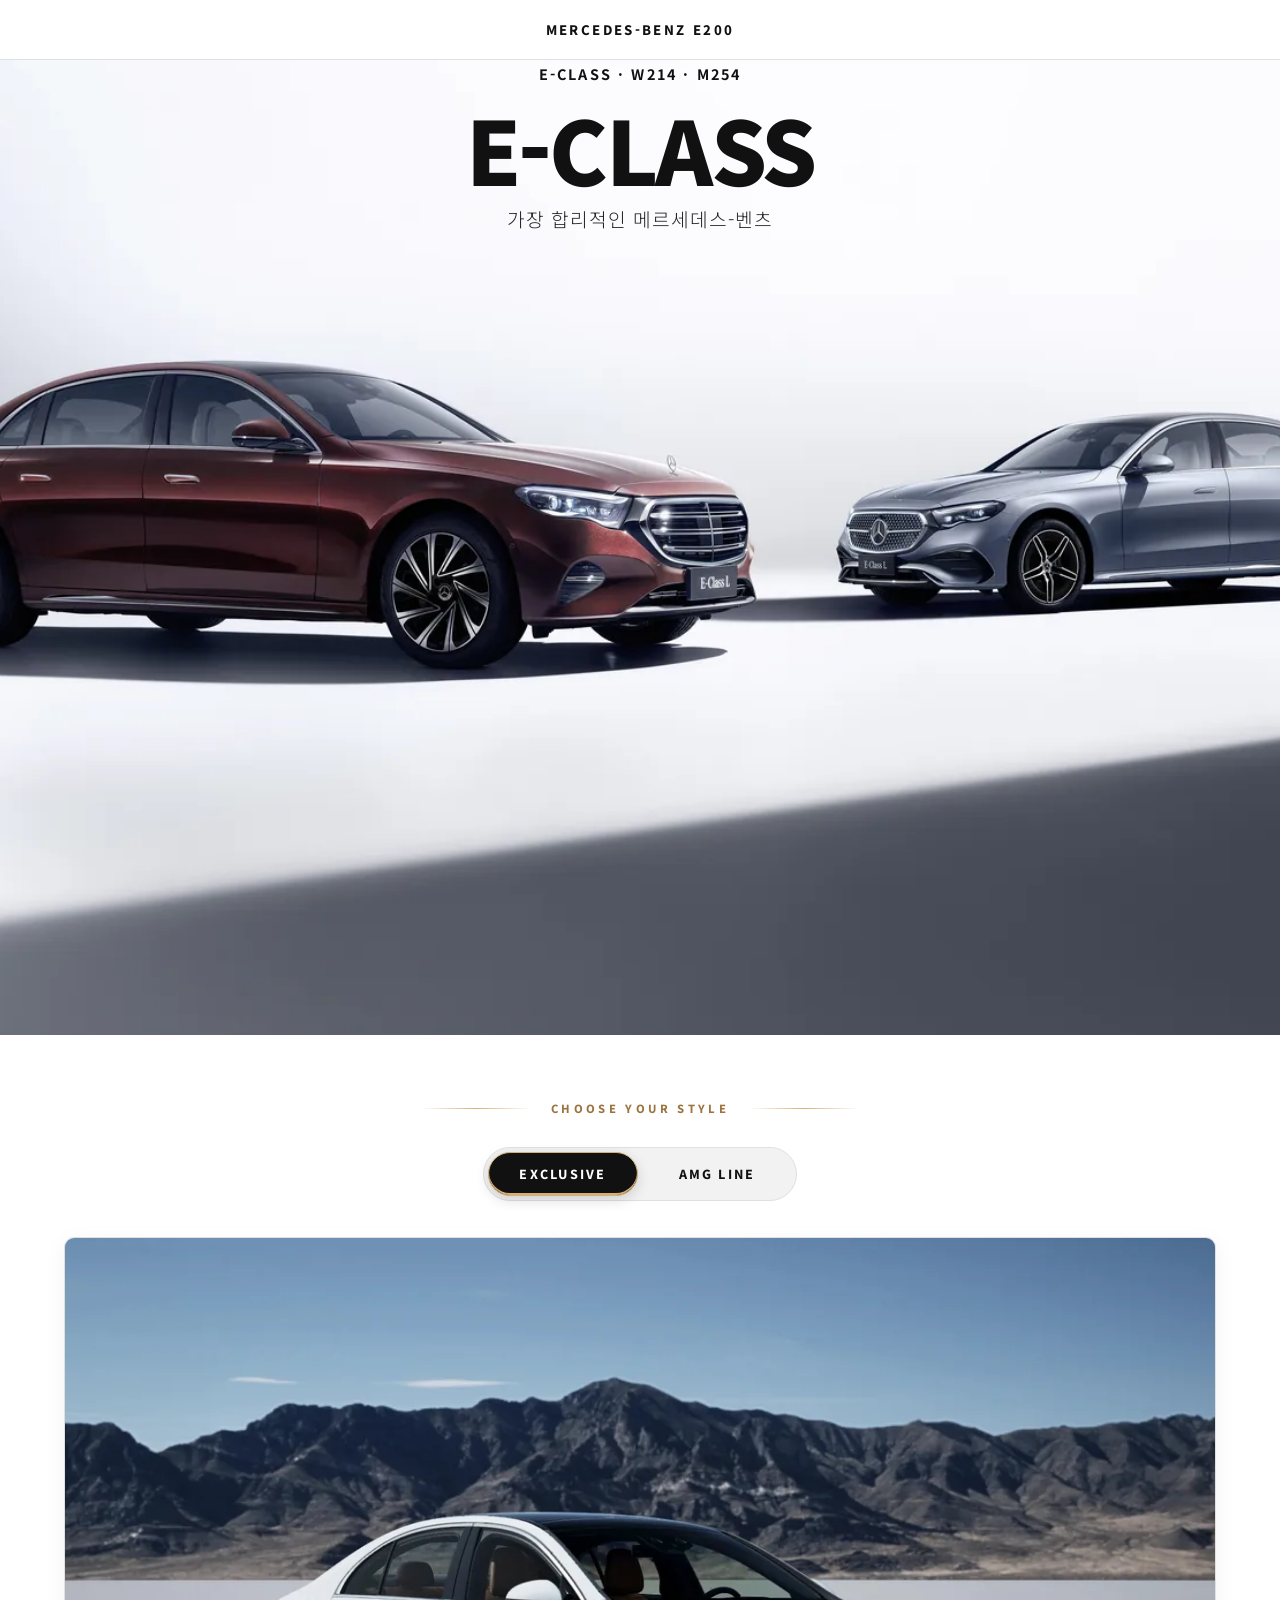
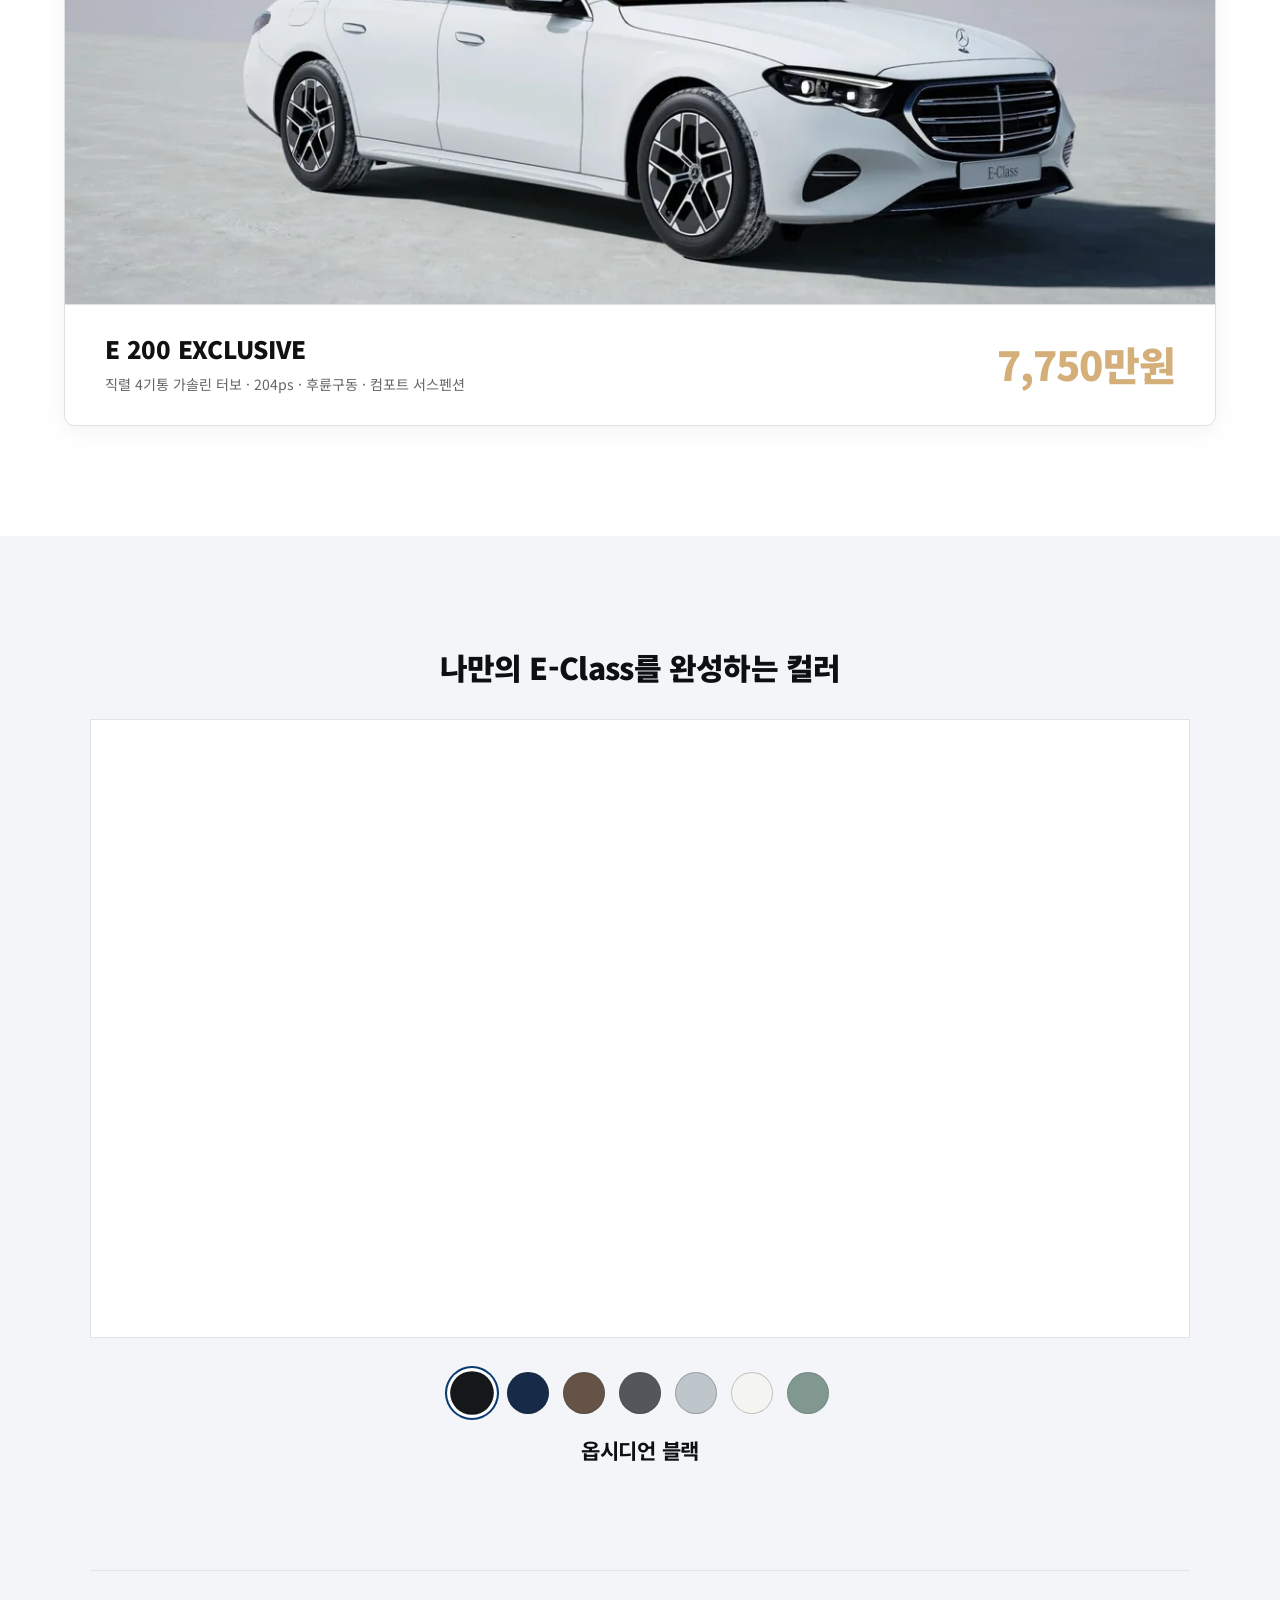
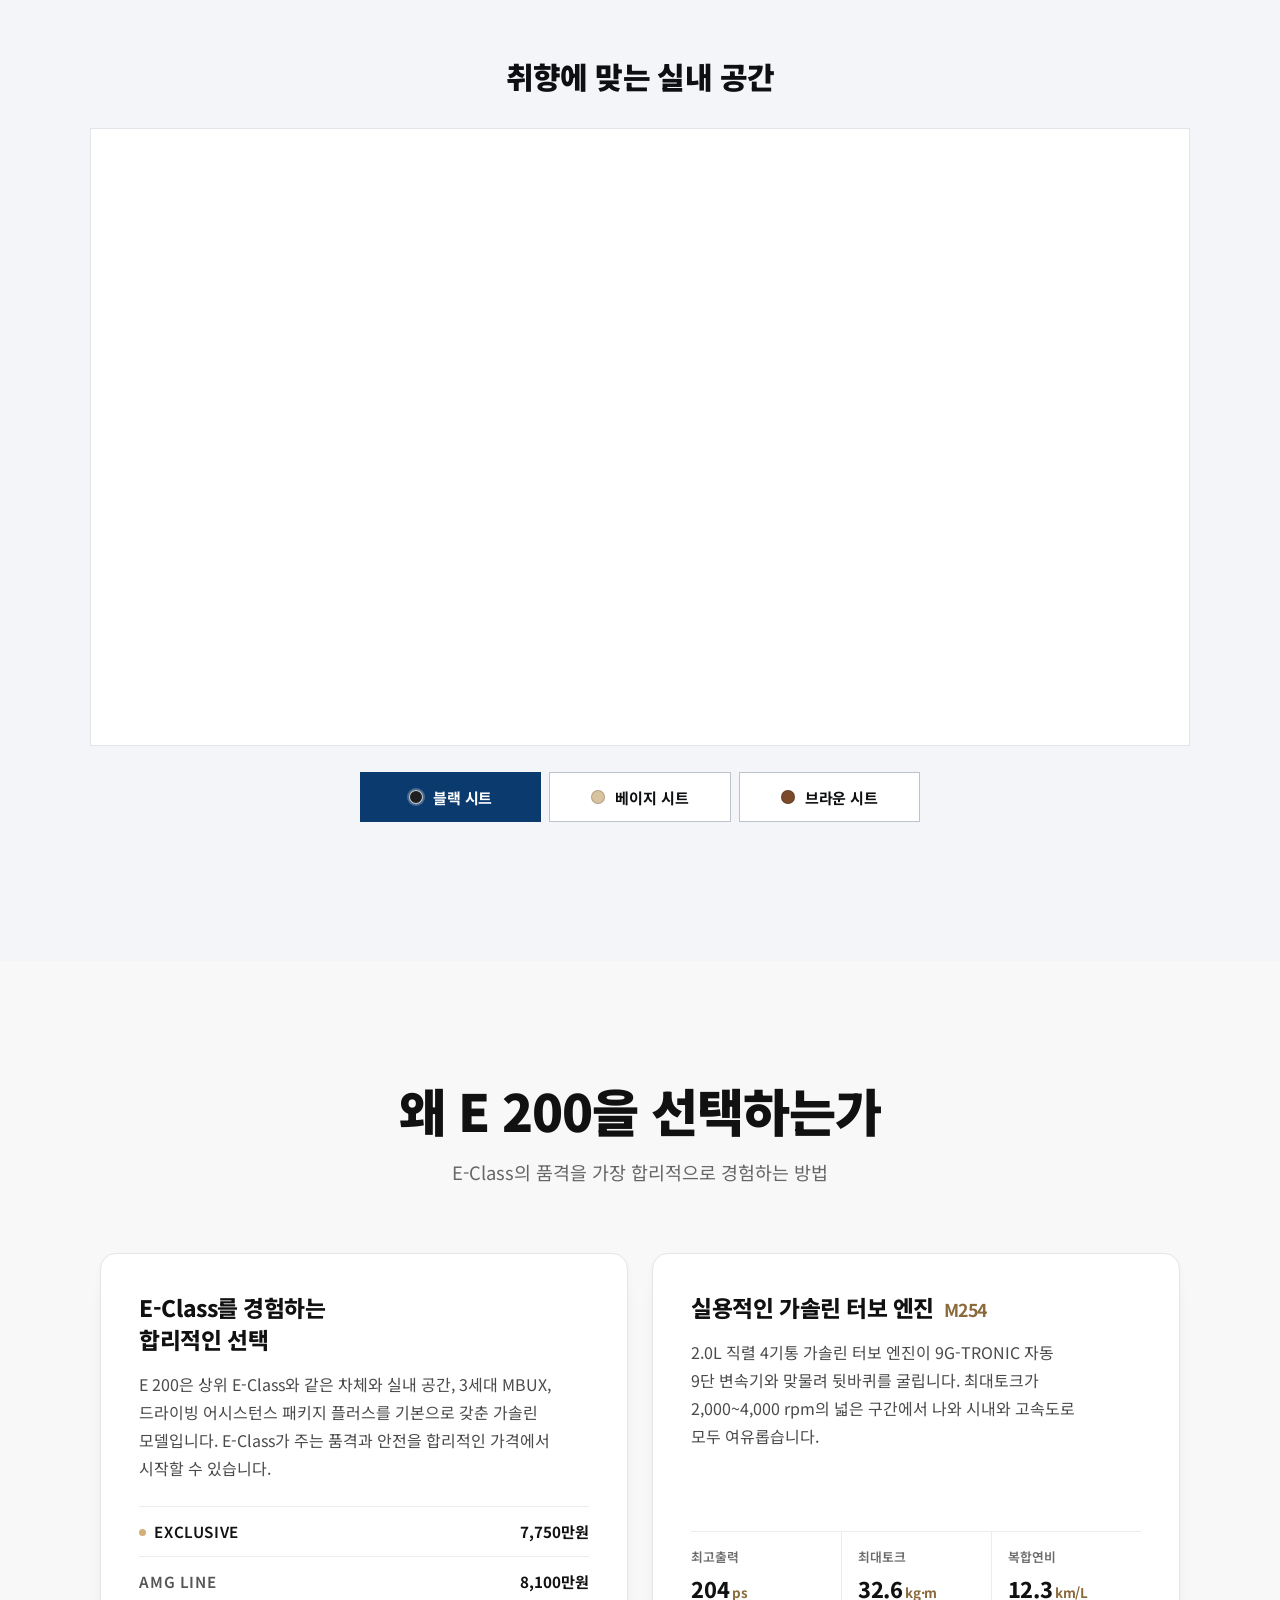
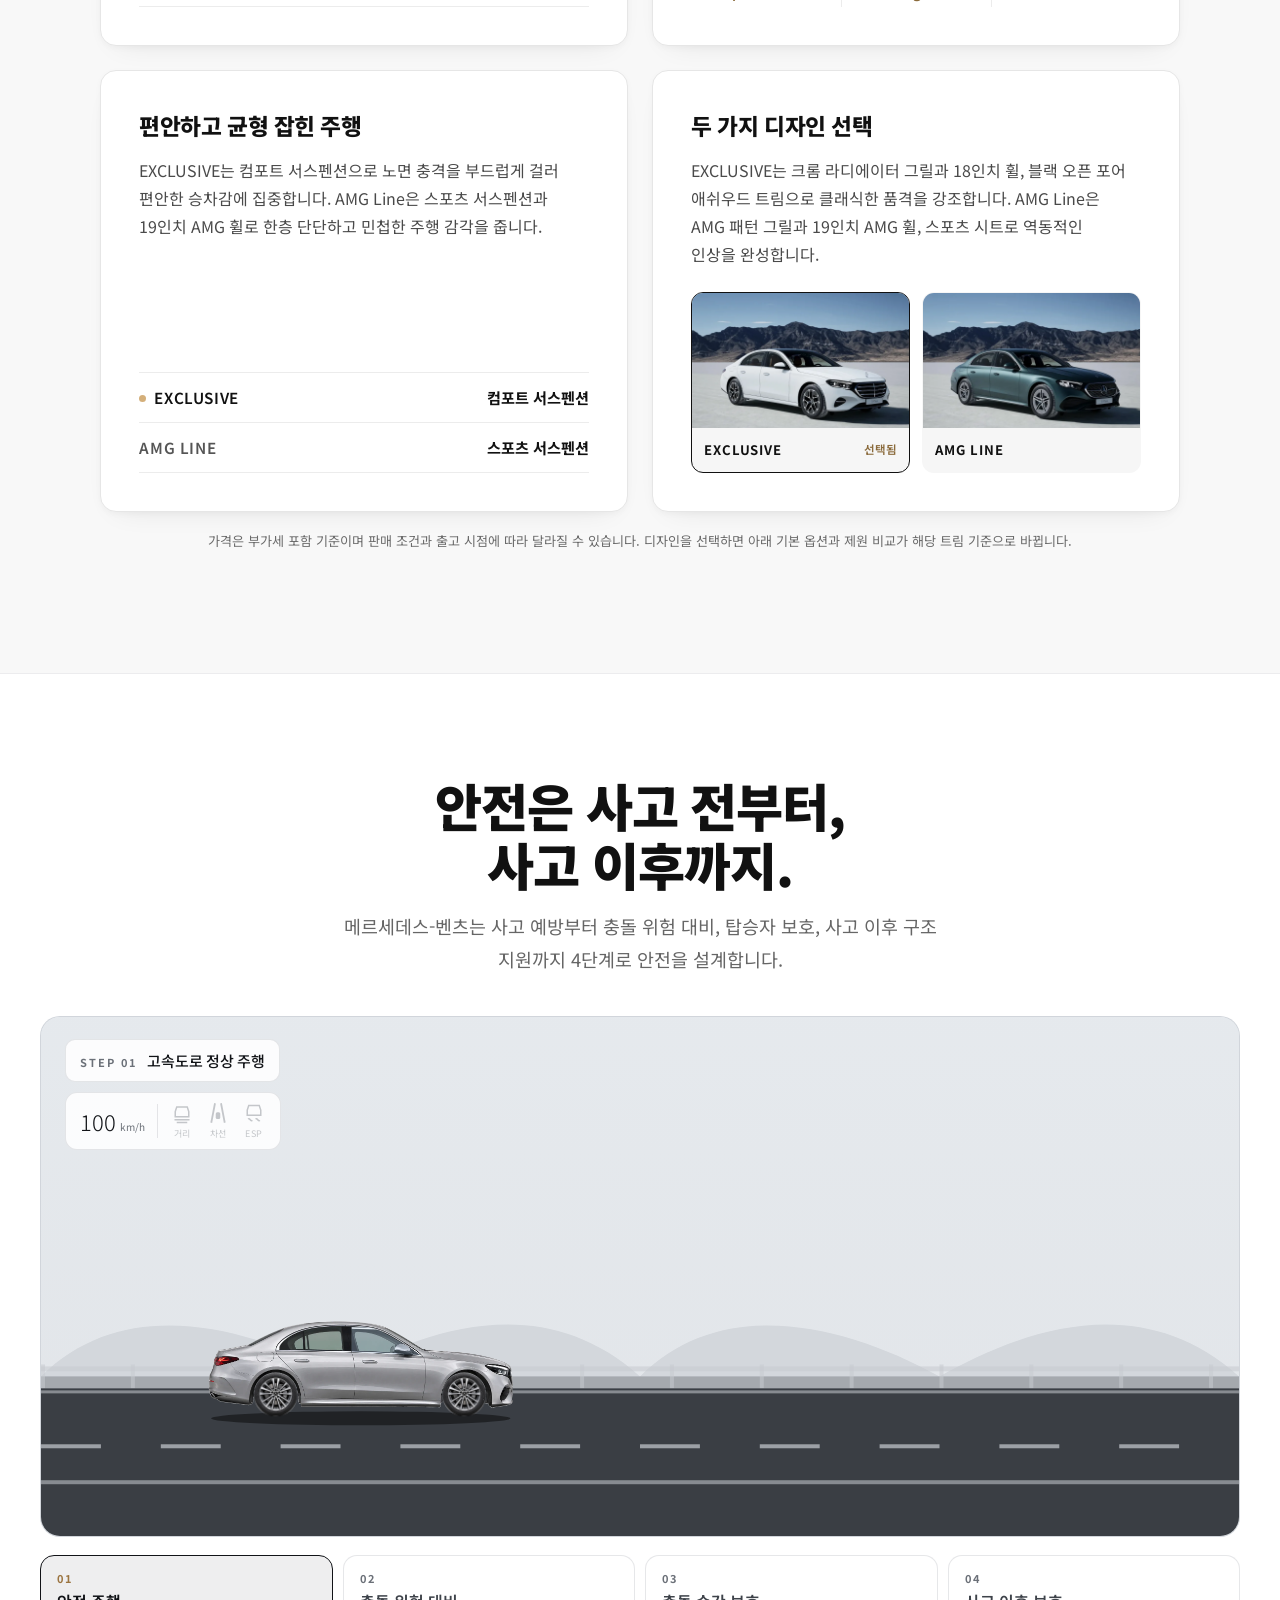
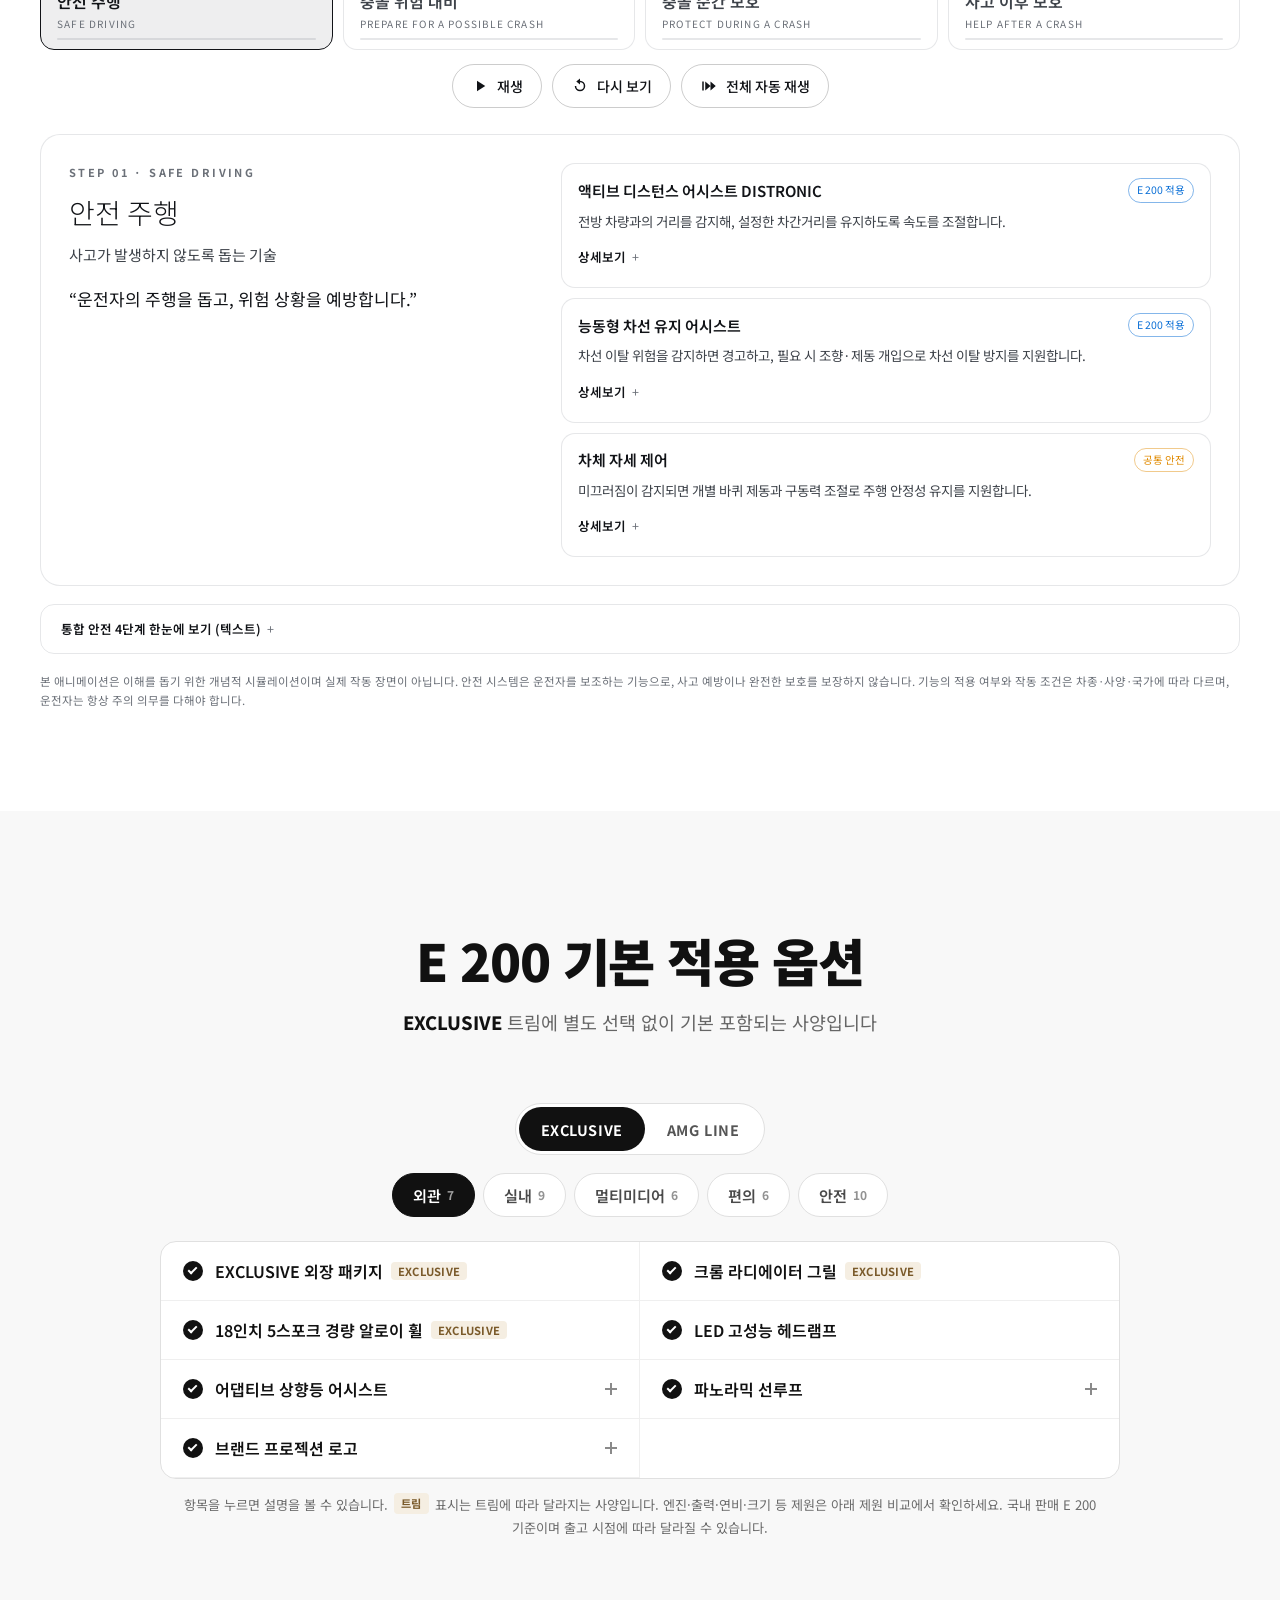
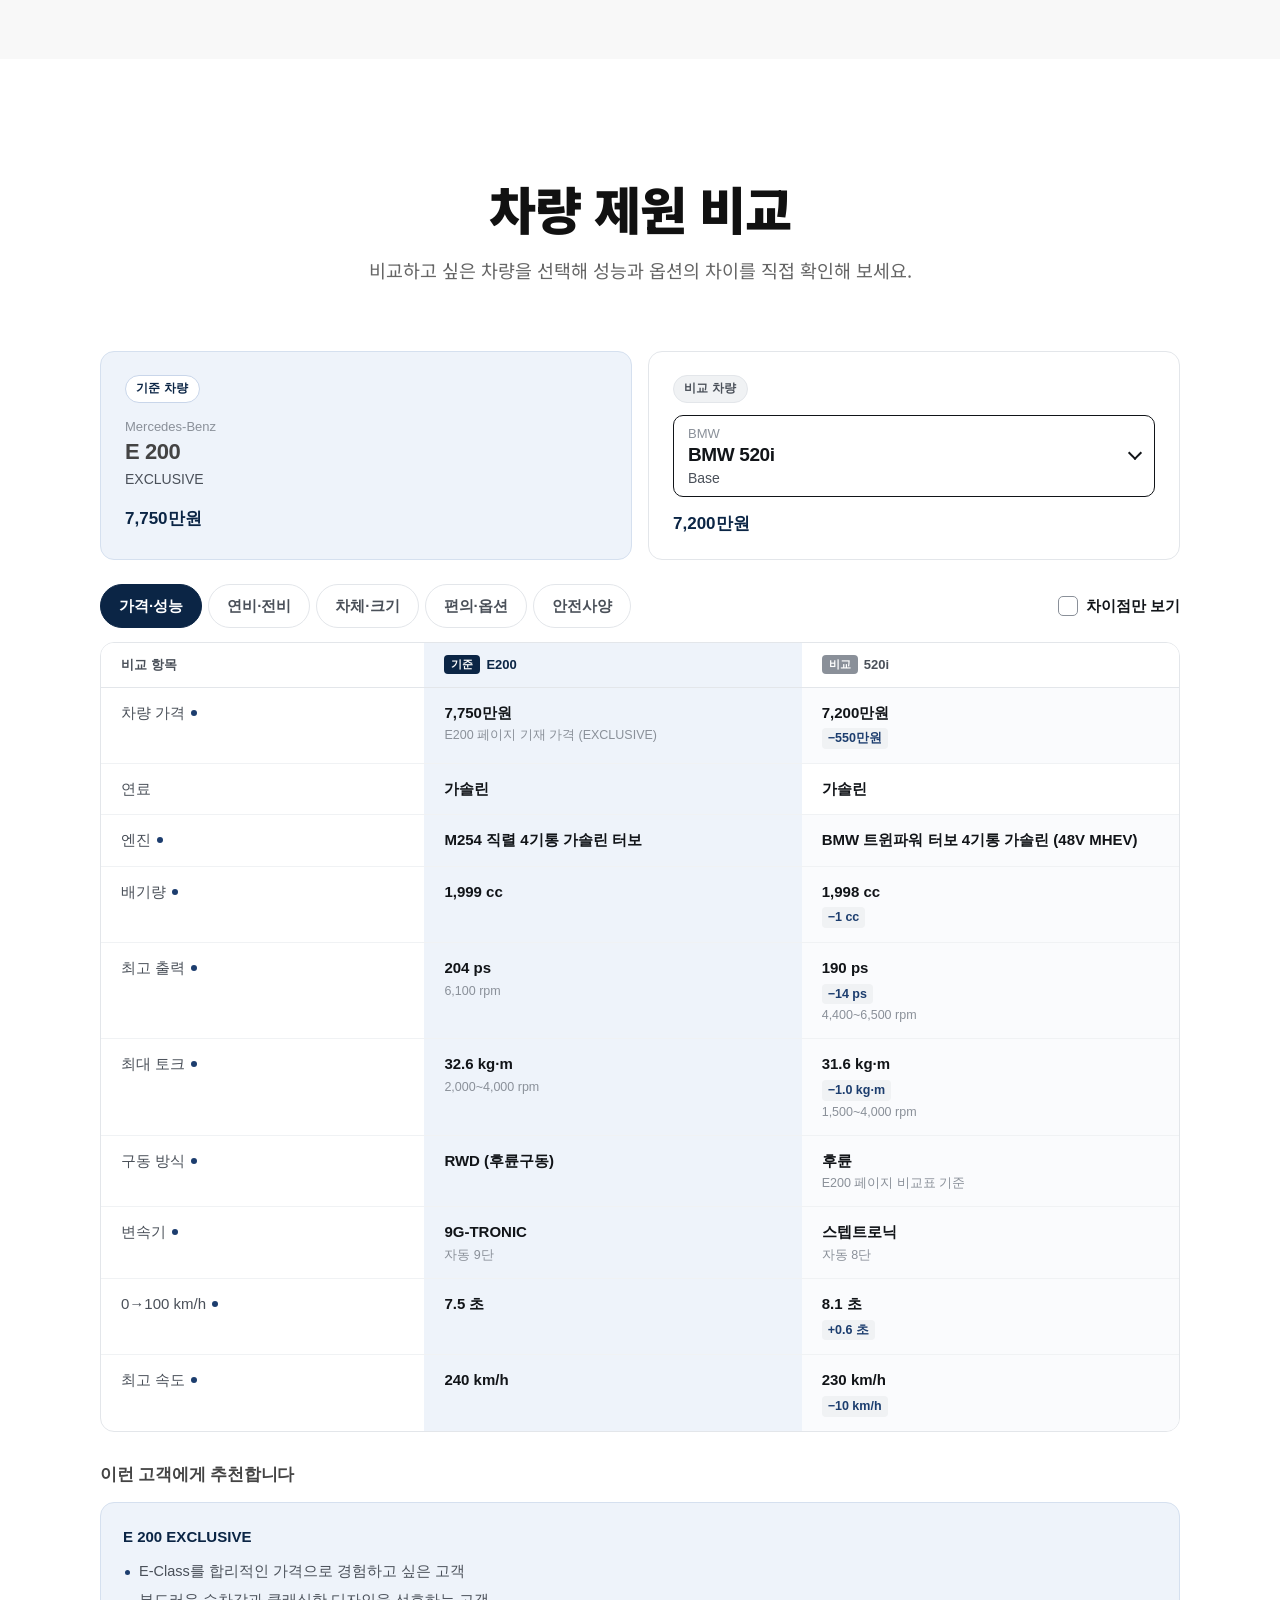
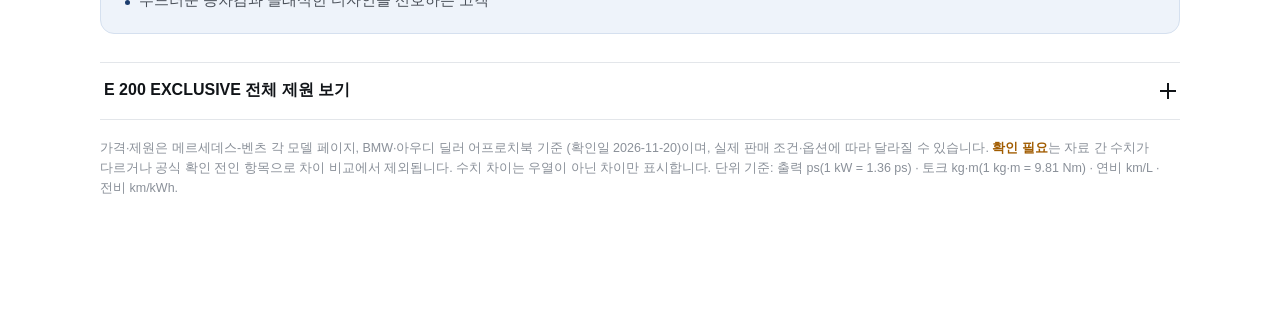
==== commit 9e3a3949: "E200: 7-section restructure, trim-linked equipment, common compare module Co-Authored-By: Claude Opu" ====
--- a/e200.html
+++ b/e200.html
@@ -11,6 +11,7 @@
 <link rel="preconnect" href="https://fonts.googleapis.com">
 <link rel="preconnect" href="https://fonts.gstatic.com" crossorigin>
 <link href="https://fonts.googleapis.com/css2?family=Noto+Sans+KR:wght@300;400;500;700;800;900&display=swap" rel="stylesheet">
+<link rel="stylesheet" href="modules/vehicle-compare/vehicle-compare.css?v=20261121">
 
 <!-- ============================================================
      이미지 URL 관리 영역
@@ -35,17 +36,15 @@
 }
 
 const IMAGES = {
-  hero:               "images/e-class/opt/e-front-1920.webp",   // S1 히어로 · 차량 사진
-  digitalLight:       "images/e-class/opt/mercedes-me-1600.webp",   // S3 카드 1 · 디지털 라이트
-  distronic:          "images/e-class/opt/autodrive-1399.webp",   // S3 카드 2 · 디스트로닉
-  parking:            "images/e-class/opt/parking-camera-1408.webp",   // S3 카드 3 · 주차 보조
-  burmester:          "images/e-class/opt/burmester-e200-1008.webp",   // S3 카드 4 · 부메스터
-  interior:           "images/e-class/opt/e-interior-1600.webp",   // S7 인테리어
-  safety:             "images/e-class/opt/safety-1365.webp",   // S8 안전
-
-  /* ── TRIM SELECTOR 이미지 (비어 있으면 플레이스홀더 표시) ── */
+  hero:               "images/e-class/opt/e-front-1920.webp",       // ① 히어로 · 차량 사진
+  mercedesMe:         "images/e-class/opt/mercedes-me-1600.webp",   // ⑥ 기본 옵션 · Mercedes me connect
+  distronic:          "images/e-class/opt/autodrive-1399.webp",     // ⑥ 기본 옵션 · DISTRONIC
+  parking:            "images/e-class/opt/parking-camera-1408.webp",// ⑥ 기본 옵션 · 360도 카메라 / 주차 보조
+  safety:             "images/e-class/opt/safety-1365.webp",        // ⑥ 기본 옵션 · 드라이빙 어시스턴스 패키지 플러스
+
+  /* ── TRIM SELECTOR 이미지 (비어 있으면 플레이스홀더 표시) · ④ 디자인 카드에도 사용 ── */
   exclusiveExterior:  "images/e-class/opt/e200-exclusive-1600.webp",   // E200 EXCLUSIVE 외관 이미지
-  amgExterior:        "images/e-class/opt/e200-amgline-1600.webp",   // E200 AMG LINE 외관 이미지
+  amgExterior:        "images/e-class/opt/e200-amgline-1600.webp",     // E200 AMG LINE 외관 이미지
 };
 
 /* 이미지 주소 입력 안내
@@ -59,16 +58,30 @@
 </script>
 
 <!-- ============================================================
+     공통 차량 데이터 — 가격·제원은 이 파일 한 곳에서만 관리
+     (히어로 가격 · 선택 이유 카드 · 제원 비교가 함께 사용)
+     ============================================================ -->
+<script src="modules/vehicle-compare/vehicle-data.js?v=20261121"></script>
+
+<!-- ============================================================
      트림 선택 데이터 (TRIM SELECTOR)
-     가격·사양이 바뀌면 이 영역만 수정하면 화면에 자동 반영됩니다.
+     - price 는 공통 데이터(vehicle-data.js)에서 자동으로 가져옵니다 (못 읽으면 괄호 안 값 사용)
+     - vehicleId 는 공통 데이터의 차량 ID (제원 비교 기준 차량으로 사용)
      ============================================================ -->
 <script>
+function trimPrice(id, fallback){
+  const v = window.MBVC_VEHICLES && MBVC_VEHICLES[id], won = v && v.price && v.price.value;
+  if(!won) return fallback;
+  const man = Math.round(won / 10000), e = Math.floor(man / 10000), r = man % 10000;
+  return (e ? e + '억' + (r ? ' ' : '') : '') + (r || !e ? r.toLocaleString('ko-KR') + '만원' : '원');
+}
 const TRIM_DATA = {
   exclusive: {
     key: "exclusive",
     label: "EXCLUSIVE",
     name: "E 200 EXCLUSIVE",
-    price: "7,750만원",
+    vehicleId: "e200-exclusive",
+    price: trimPrice("e200-exclusive", "7,750만원"),
     description: "직렬 4기통 가솔린 터보 · 204ps · 후륜구동 · 컴포트 서스펜션",
     image: IMAGES.exclusiveExterior,
     placeholder: "EXCLUSIVE EXTERIOR IMAGE"
@@ -77,8 +90,9 @@
     key: "amg",
     label: "AMG LINE",
     name: "E 200 AMG LINE",
-    price: "8,100만원",   // 기존 E200 페이지(히어로 카드·S6 비교표) 기재 가격
-    description: "직렬 4기통 가솔린 터보 · 204ps · 후륜구동 · 스포츠 서스펜션",   // 기존 S6 비교표 기준
+    vehicleId: "e200-amg-line",
+    price: trimPrice("e200-amg-line", "8,100만원"),
+    description: "직렬 4기통 가솔린 터보 · 204ps · 후륜구동 · 스포츠 서스펜션",
     image: IMAGES.amgExterior,
     placeholder: "AMG LINE EXTERIOR IMAGE"
   }
@@ -87,113 +101,79 @@
 </script>
 
 <!-- ============================================================
-     제원 및 기본 사양 데이터 (S4 · SPECIFICATIONS & EQUIPMENT)
-     - 여기 값만 고치면 화면에 자동 반영됩니다. (HTML은 수정할 필요 없음)
-     - 문자열 항목 = 두 트림 공통 사양
-     - { trim: '키' } 항목 = 트림별로 다른 사양 → 아래 TRIM_EQUIPMENT의 같은 키 값을 표시
-       (값을 null로 두면 그 트림에서는 항목이 표시되지 않습니다)
-     - 트림 키(exclusive / amg)는 위 TRIM_DATA와 같은 이름을 사용합니다.
+     기본 적용 옵션 데이터 (⑥ EQUIPMENT)
+     - 제원(엔진·출력·연비·크기 등)은 공통 데이터 vehicle-data.js 로 이동 → ⑦ 제원 비교에서 표시
+     - 항목 형식
+         { name }                 : 두 트림 공통 사양
+         { trim: '키', name }     : 트림별로 다른 사양 → TRIM_EQUIPMENT 의 같은 키 값을 표시
+                                    (값이 null 이면 그 트림에서는 표시 안 함)
+         desc    : 펼쳤을 때 설명       benefit : 고객 입장에서 좋은 점
+         img     : IMAGES 키 (누르면 확대)   verify : ['amg'] → 해당 트림 '확인 필요' 표시
      ============================================================ -->
 <script>
-/* 카테고리 버튼 — 순서·이름 */
 const EQUIPMENT_CATEGORIES = [
-  { key: 'specifications', label: '상세 제원' },
-  { key: 'exterior',       label: '외관 사양' },
-  { key: 'interior',       label: '실내 사양' },
-  { key: 'multimedia',     label: '멀티미디어' },
-  { key: 'convenience',    label: '편의 사양' },
-  { key: 'safety',         label: '안전 사양' }
+  { key: 'exterior',    label: '외관' },
+  { key: 'interior',    label: '실내' },
+  { key: 'multimedia',  label: '멀티미디어' },
+  { key: 'convenience', label: '편의' },
+  { key: 'safety',      label: '안전' }
 ];
 
 const EQUIPMENT_DATA = {
-  /* 상세 제원 — rows: [항목명, 제원] 또는 { label: 항목명, trim: '키' } */
-  specifications: [
-    { group: '엔진 및 동력', rows: [
-      ['엔진', 'M254 직렬 4기통 가솔린 터보'],
-      ['배기량', '1,999cc'],
-      ['최고출력', '204ps / 6,100rpm'],
-      ['최대토크', '32.6kg.m / 2,000~4,000rpm'],
-      ['변속기', '9G-TRONIC'],
-      ['구동방식', 'RWD'],
-      { label: '서스펜션', trim: 'suspension' }
-    ]},
-    { group: '성능 및 연비', rows: [
-      ['복합연비', '12.3km/l'],
-      ['도심연비', '10.6km/l'],
-      ['고속연비', '15.3km/l'],
-      ['0~100km/h', '7.5초'],
-      ['최고속도', '240km/h']
-    ]},
-    { group: '차체 및 무게', rows: [
-      ['전장', '4,955mm'],
-      ['전폭', '1,880mm'],
-      ['전고', '1,475mm'],
-      ['축거', '2,960mm'],
-      ['공차중량', '1,750kg']
-    ]},
-    { group: '용량', rows: [
-      ['연료탱크', '66L'],
-      ['트렁크', '540L']
-    ]},
-    /* 기존 '기본 사양 > POWERTRAIN' 항목 (상세 제원에 통합) */
-    { group: '파워트레인 기본 사양', items: [
-      'M254 직렬 가솔린 터보',
-      '9G-TRONIC 자동 9단',
-      { trim: 'suspension' },
-      '타이어핏',
-      { trim: 'engineSound' }
-    ]}
-  ],
   exterior: [
-    { trim: 'exteriorPackage' },
-    { trim: 'wheel' },
-    { trim: 'grille' },
-    'LED 고성능 헤드램프',
-    '어댑티브 상향등 어시스트',
-    '파노라믹 선루프',
-    '브랜드 프로젝션 로고'
+    { trim: 'exteriorPackage', name: '외장 패키지' },
+    { trim: 'grille', name: '라디에이터 그릴' },
+    { trim: 'wheel', name: '휠' },
+    { name: 'LED 고성능 헤드램프' },
+    { name: '어댑티브 상향등 어시스트', desc: '마주 오는 차와 앞차를 인식해 상향등을 자동으로 조절합니다.', benefit: '야간 시야는 넓히고 다른 운전자의 눈부심은 줄여줍니다.' },
+    { name: '파노라믹 선루프', desc: '앞좌석부터 뒷좌석 위까지 이어지는 대형 글라스 루프입니다.', benefit: '실내가 한층 밝고 넓게 느껴집니다.' },
+    { name: '브랜드 프로젝션 로고', desc: '문을 열면 바닥에 메르세데스-벤츠 로고를 비춥니다.' }
   ],
   interior: [
-    { trim: 'interiorPackage' },
-    'ARTICO 시트',
-    { trim: 'seat' },
-    { trim: 'interiorTrim' },
-    { trim: 'steering' },
-    '앞좌석 열선 · 통풍 · 메모리',
-    '뒷좌석 열선 · ISOFIX · 접이식 시트',
-    '앰비언트 라이트',
-    '자동 온도 조절 시스템'
+    { trim: 'interiorPackage', name: '인테리어 패키지' },
+    { trim: 'seat', name: '시트 타입' },
+    { name: 'ARTICO 시트' },
+    { trim: 'interiorTrim', name: '인테리어 트림' },
+    { trim: 'steering', name: '스티어링 휠' },
+    { name: '앞좌석 열선 · 통풍 · 메모리', benefit: '계절에 맞춰 쾌적하게 앉고, 운전 자세를 한 번에 불러옵니다.' },
+    { name: '뒷좌석 열선 · ISOFIX · 접이식 시트', benefit: '뒷좌석 탑승자와 아이 동반 가족 모두 편안합니다.' },
+    { name: '앰비언트 라이트', desc: '실내 곳곳을 은은한 조명으로 밝혀 분위기를 연출합니다.' },
+    { name: '자동 온도 조절 시스템' }
   ],
-  /* 멀티미디어 — '편의 및 인포테인먼트' 옵션과 동일. { text, sub } 형식은 sub가 회색 보조 설명으로 표시됩니다 */
   multimedia: [
-    '12.3인치 계기판 + 3세대 MBUX 14.4인치 디스플레이',
-    'MBUX 증강현실 내비게이션',
-    '헤드업 디스플레이',
-    '앞좌석 스마트폰 무선 충전',
-    '무선 Apple CarPlay · Android Auto',
-    { text: 'Mercedes me connect', sub: '사전 온도 조절 · 디지털 차량 키' }
+    { name: '12.3인치 계기판 + 3세대 MBUX 14.4인치 디스플레이' },
+    { name: 'MBUX 증강현실 내비게이션', desc: '전방 카메라 영상 위에 방향 안내를 겹쳐 보여줍니다.', benefit: '복잡한 교차로에서도 갈 길을 한눈에 알 수 있습니다.' },
+    { name: '헤드업 디스플레이', desc: '속도와 길 안내를 앞 유리에 띄워줍니다.', benefit: '전방에서 시선을 떼지 않고 주행 정보를 확인합니다.' },
+    { name: '무선 Apple CarPlay · Android Auto', desc: '아이폰과 갤럭시폰을 케이블 없이 연결합니다.' },
+    { name: '앞좌석 스마트폰 무선 충전' },
+    { name: 'Mercedes me connect', desc: '스마트폰 앱으로 원격 시동, 차량 위치, 차량 상태를 실시간으로 확인합니다. 사전 온도 조절과 디지털 차량 키도 이용할 수 있습니다.', benefit: '나와 차가 연결되어, 차에 타기 전부터 준비가 끝납니다.', img: 'mercedesMe', imgLabel: 'Mercedes me connect' },
+    { trim: 'engineSound', name: '스포티 엔진 사운드', desc: '주행 상황에 맞춰 스포티한 엔진 사운드를 실내에 연출합니다.' }
   ],
   convenience: [
-    'KEYLESS-GO',
-    '액티브 주차 어시스트',
-    '서라운드 뷰 카메라',
-    '전동 트렁크',
-    '핸즈프리 액세스'
+    { trim: 'suspension', name: '서스펜션', descByTrim: {
+        exclusive: '노면 충격을 부드럽게 걸러 편안한 승차감에 초점을 맞춘 서스펜션입니다.',
+        amg: '보다 단단한 세팅으로 코너와 차선 변경에서 민첩한 주행 감각을 줍니다.' } },
+    { name: 'KEYLESS-GO', desc: '스마트키를 지니고 있으면 버튼만으로 문을 열고 시동을 걸 수 있습니다.' },
+    { name: '핸즈프리 액세스', desc: '양손에 짐을 들고 있어도 범퍼 아래 발동작으로 트렁크를 엽니다.' },
+    { name: '전동 트렁크' },
+    { name: '서라운드 뷰 카메라', desc: '차량 주변을 위에서 내려다보듯 보여주는 360도 카메라입니다.', benefit: '좁은 골목과 주차장에서도 주변을 확인하며 움직일 수 있어 주차 스트레스가 줄어듭니다.', img: 'parking', imgLabel: '360도 카메라 · 액티브 주차 어시스트' },
+    { name: '액티브 주차 어시스트', desc: '주차 공간을 찾아 조향과 제동을 도와 주차를 보조합니다.', benefit: '평행주차와 후진주차가 쉬워집니다.' }
   ],
   safety: [
-    '드라이빙 어시스턴스 패키지 플러스',
-    'DISTRONIC',
-    '능동형 차선 유지 어시스트',
-    '능동형 사각지대 어시스트',
-    'Active Brake Assist',
-    'Steering Assist',
-    'PRE-SAFE',
-    '에어백 11개',
-    'ADAPTIVE BRAKE'
+    { name: '드라이빙 어시스턴스 패키지 플러스', desc: '레이더와 카메라가 주변을 실시간으로 살피며 아래 주행 보조 기능을 함께 제공합니다.', img: 'safety', imgLabel: '드라이빙 어시스턴스 패키지 플러스' },
+    { name: 'DISTRONIC', desc: '설정한 속도로 달리며 앞차와의 거리를 자동으로 유지합니다. 고속도로 반자율 주행을 돕는 핵심 기능입니다.', benefit: '장거리 운전과 정체 구간의 피로가 줄어듭니다.', img: 'distronic', imgLabel: 'DISTRONIC' },
+    { name: 'Steering Assist', desc: '차선 중앙을 유지하도록 조향을 보조합니다.' },
+    { name: '능동형 차선 유지 어시스트', desc: '의도치 않게 차선을 벗어나면 차로 안으로 복귀하도록 돕습니다.' },
+    { name: '능동형 사각지대 어시스트', desc: '측후방에서 다가오는 차량을 감지해 알려줍니다.' },
+    { name: 'Active Brake Assist', desc: '충돌 위험이 있으면 경고하고 자동으로 제동을 돕습니다.' },
+    { name: 'ADAPTIVE BRAKE' },
+    { name: 'PRE-SAFE', desc: '충돌이 예상되면 탑승자를 보호하기 위한 준비를 미리 시작합니다.' },
+    { name: '에어백 11개' },
+    { name: '타이어핏', desc: '타이어가 펑크 났을 때 실란트로 임시 복구해 가까운 정비소까지 이동할 수 있게 돕습니다.' }
   ]
 };
 
-/* 트림별로 다른 사양 — 기존 'Exclusive vs AMG Line' 비교표(삭제된 섹션) 기준 */
+/* 트림별로 다른 사양 — 기존 'Exclusive vs AMG Line' 비교표 기준 (값 수정은 여기서) */
 const TRIM_EQUIPMENT = {
   exclusive: {
     label: 'EXCLUSIVE',
@@ -222,28 +202,6 @@
 };
 </script>
 
-<!-- ============================================================
-     경쟁차 비교 데이터
-     ============================================================ -->
-<script>
-const COMPARE_DATA = {
-  headers: ["항목", "E200 \nExclusive", "BMW 520i ", "Audi A6 "],
-  highlight: 1,
-  rows: [
-    { label: "가격",              values: ["7,750만원", "6,980만", "6,764만"] },
-    { label: "출력",              values: ["204ps",     "190ps", "203ps"] },
-    { label: "토크",              values: ["32.6kg.m",  "31kg.m", "34.6kg.m"] },
-    { label: "구동방식",          values: ["후륜","후륜", "전륜"] },
-    { label: "헤드 라이트",     values: ["LED고성능",   "어댑티브LED라이트", "Matrix LED"] },
-    { label: "헤드업 디스플레이", values: ["✓ 기본",   "✓ 기본", "✓ 기본"] },
-    { label: "오디오 시스템",     values: ["어드벤시드 사운드","스텐다드"," B&O 3D사운드"] },
-    { label: "반자율 주행",       values: ["✓ 기본", "✓ 기본", "✓ 기본"] },
-    { label: "통풍 시트",         values: ["✓ 기본",   "✓ 기본", "✓ 기본"] },
-    { label: "브랜드 가치",       values: ["★★★★★",  "★★★★", "★★★"] },
-  ]
-};
-</script>
-
 <style>
 /* ============================================================
    RESET & BASE
@@ -284,10 +242,7 @@
 /* ============================================================
    TYPOGRAPHY
    ============================================================ */
-.label-en {
-  font-size: .72rem; font-weight: 700;
-  letter-spacing: .18em; text-transform: uppercase; color: var(--gray4);
-}
+
 h1 { font-size: clamp(3rem, 8vw, 6.5rem); font-weight: 900; line-height: 1.05; letter-spacing: -.03em; }
 h2 { font-size: clamp(2rem, 4vw, 3.2rem); font-weight: 900; line-height: 1.15; letter-spacing: -.02em; }
 h3 { font-size: clamp(1.25rem, 2.5vw, 1.65rem); font-weight: 800; }
@@ -297,29 +252,9 @@
    UTILITY
    ============================================================ */
 .container { max-width: 1200px; margin: 0 auto; padding: 0 24px; }
-.red  { color: var(--red); }
-.blue { color: var(--blue); }
+
 .section { padding: var(--section-gap) 0; }
 .section-alt { background: var(--gray1); }
-.tag {
-  display: inline-block; padding: 4px 14px; border-radius: 100px;
-  font-size: .72rem; font-weight: 700; letter-spacing: .12em; text-transform: uppercase;
-}
-.tag-blue { background: rgba(0,102,255,.08); color: var(--blue); }
-.tag-red  { background: rgba(229,57,53,.08);  color: var(--red); }
-
-/* ============================================================
-   IMAGE PLACEHOLDER
-   ============================================================ */
-.img-box {
-  width: 100%; background: #F5F5F5; border: 2px dashed #CCCCCC;
-  display: flex; align-items: center; justify-content: center;
-  color: #AAAAAA; font-size: .85rem; font-weight: 600;
-  letter-spacing: .1em; text-transform: uppercase;
-  position: relative; overflow: hidden;
-}
-.img-box img { position: absolute; inset: 0; width: 100%; height: 100%; object-fit: cover; }
-.img-box span { position: relative; z-index: 1; pointer-events: none; }
 
 /* ============================================================
    SCROLL REVEAL
@@ -569,308 +504,20 @@
   .trim-desc { font-size: .82rem; }
 }
 
-/* ============================================================
-   S2 · WHY SECTION
-   ============================================================ */
-.why-grid {
-  display: grid;
-  grid-template-columns: repeat(auto-fit, minmax(200px, 1fr));
-  gap: 32px;
-  margin-top: 64px;
-}
-.why-card {
-  padding: 40px 32px;
-  background: var(--white);
-  border: 1px solid var(--gray3);
-  border-radius: var(--radius);
-  text-align: center;
-  transition: all .4s ease;
-  position: relative;
-  overflow: hidden;
-}
-.why-card::before {
-  content: '';
-  position: absolute;
-  top: 0; left: 0; right: 0;
-  height: 4px;
-  background: linear-gradient(90deg, var(--blue) 0%, var(--blue) 100%);
-  transform: scaleX(0);
-  transform-origin: left;
-  transition: transform .6s ease;
-}
-.why-card:hover::before {
-  transform: scaleX(1);
-}
-.why-card:hover {
-  border-color: var(--blue);
-  box-shadow: var(--shadow-md);
-}
-.why-card h3 {
-  margin-bottom: 12px;
-  color: var(--black);
-}
-.why-card p {
-  color: #666;
-  font-size: .95rem;
-}
-
-/* ============================================================
-   S3 · CONVENIENCE FEATURES (2단 레이아웃)
-   ============================================================ */
-.feature-grid {
-  display: grid;
-  grid-template-columns: repeat(auto-fit, minmax(280px, 1fr));
-  gap: 28px;
-  margin-top: 64px;
-}
-.feature-card {
-  position: relative;
-  overflow: hidden;
-  border-radius: var(--radius);
-  background: var(--white);
-  border: 1px solid var(--gray3);
-  display: flex;
-  flex-direction: column;
-  transition: all .5s ease;
-  box-shadow: var(--shadow-sm);
-}
-.feature-card:hover {
-  box-shadow: var(--shadow-md);
-  border-color: var(--blue);
-}
-.feature-card .img-box {
-  position: relative;
-  border: none;
-  background: #DDD;
-  width: 100%;
-  height: 200px;
-  display: flex;
-  align-items: center;
-  justify-content: center;
-}
-.feature-card .img-box img {
-  position: absolute;
-  inset: 0;
-  width: 100%;
-  height: 100%;
-  object-fit: cover;
-}
-.feature-card::before {
-  display: none;
-}
-.feature-card:hover::before {
-  display: none;
-}
-.feature-content {
-  position: relative;
-  z-index: 2;
-  padding: 24px;
-  flex: 1;
-  display: flex;
-  flex-direction: column;
-}
-.feature-card h3 {
-  margin-bottom: 8px;
-  color: var(--black);
-  font-size: clamp(1rem, 2vw, 1.25rem);
-}
-.feature-card p {
-  color: #666;
-  font-size: .85rem;
-  line-height: 1.6;
-  margin: 0;
-}
-
-/* ============================================================
-   S4 · SPECIFICATIONS & EQUIPMENT (상세 제원 + 기본 사양 통합)
-   ============================================================ */
-.spx-toolbar {
-  display: flex; flex-direction: column; align-items: center; gap: 18px;
-  margin-top: 8px; margin-bottom: 36px;
-}
 /* 카테고리 버튼 — PC 가로 정렬(좁아지면 줄바꿈) / 모바일 2열 × 3행 */
-.spx-cats { display: flex; flex-wrap: wrap; justify-content: center; gap: 10px; max-width: 980px; }
-.spx-cat {
-  appearance: none; -webkit-appearance: none;
-  min-height: 46px; padding: 11px 22px;
-  background: var(--white); color: var(--black);
-  border: 1px solid var(--gray3); border-radius: 100px;
-  font-family: inherit; font-size: .92rem; font-weight: 700; letter-spacing: -.01em; line-height: 1.2;
-  cursor: pointer; -webkit-tap-highlight-color: transparent;
-  transition: background-color .22s ease, color .22s ease, border-color .22s ease, box-shadow .22s ease;
-}
-.spx-cat:hover { border-color: var(--black); box-shadow: var(--shadow-sm); }
-.spx-cat:focus-visible { outline: 2px solid var(--gold); outline-offset: 2px; }
-.spx-cat.active {
-  background: var(--black); color: var(--white); border-color: var(--gold);
-  box-shadow: 0 4px 14px rgba(0,0,0,.14), inset 0 -2px 0 var(--gold);
-}
+
 /* 기준 트림 — 2번째 섹션 트림 선택과 같은 상태 */
-.spx-trim { display: inline-flex; align-items: center; gap: 12px; flex-wrap: wrap; justify-content: center; }
-.spx-trim-label { font-size: .72rem; font-weight: 800; letter-spacing: .2em; color: #9b7440; }
-.spx-trim-tabs {
-  display: inline-flex; gap: 4px; padding: 4px;
-  background: var(--gray2); border: 1px solid var(--gray3); border-radius: 100px;
-}
-.spx-trim-tab {
-  appearance: none; -webkit-appearance: none;
-  min-height: 38px; min-width: 112px; padding: 8px 18px;
-  border: 1px solid transparent; border-radius: 100px;
-  background: transparent; color: var(--black);
-  font-family: inherit; font-size: .7rem; font-weight: 800; letter-spacing: .16em; white-space: nowrap;
-  cursor: pointer; -webkit-tap-highlight-color: transparent;
-  transition: background-color .22s ease, color .22s ease, border-color .22s ease;
-}
-.spx-trim-tab:hover { background: var(--white); border-color: rgba(212,175,122,.55); }
-.spx-trim-tab:focus-visible { outline: 2px solid var(--gold); outline-offset: 2px; }
-.spx-trim-tab.active { background: var(--black); color: var(--white); border-color: var(--gold); }
 
 /* 내용 영역 — 높이 변화를 부드럽게 (갑작스러운 화면 이동 방지) */
-.spx-panel { position: relative; overflow: hidden; transition: height .32s ease; }
-.spx-view { transition: opacity .22s ease, transform .22s ease; }
-.spx-view.is-out { opacity: 0; transform: translateY(6px); }
 
 /* 상세 제원 — 그룹별 카드(PC 2열 / 모바일 1열) */
-.spx-spec-grid { display: grid; grid-template-columns: repeat(2, minmax(0, 1fr)); gap: 24px; align-items: start; }
-.spx-table {
-  width: 100%; border-collapse: collapse; table-layout: fixed;
-  background: var(--white); border: 1px solid var(--gray3); border-radius: 10px; overflow: hidden;
-  box-shadow: var(--shadow-sm);
-}
-.spx-table caption { caption-side: top; text-align: left; }
-.spx-table th.spx-th {
-  background: var(--black); color: var(--white);
-  padding: 15px 22px; text-align: left;
-  font-size: .9rem; font-weight: 700; letter-spacing: .05em;
-}
-.spx-table td { padding: 14px 22px; border-bottom: 1px solid var(--gray3); font-size: .92rem; line-height: 1.5; vertical-align: middle; overflow-wrap: anywhere; word-break: keep-all; }
-.spx-table tr:last-child td { border-bottom: none; }
-.spx-table td.spx-k { width: 40%; color: #555; font-weight: 500; }
-.spx-table td.spx-v { color: var(--black); font-weight: 700; text-align: right; }
-.spx-table tbody tr:hover { background: var(--gray1); }
-.spx-full { grid-column: 1 / -1; }
 
 /* 사양 리스트 카드 */
-.spx-list-card {
-  background: var(--white); border: 1px solid var(--gray3); border-radius: var(--radius);
-  box-shadow: var(--shadow-sm); padding: 28px 32px;
-}
-.spx-list-title {
-  font-size: 1.05rem; font-weight: 800; color: var(--black);
-  padding-bottom: 12px; margin-bottom: 6px; border-bottom: 2px solid var(--black);
-}
-.spx-list { list-style: none; margin: 0; padding: 0; display: grid; grid-template-columns: repeat(2, minmax(0, 1fr)); column-gap: 40px; }
-.spx-list li {
-  display: flex; align-items: flex-start; gap: 10px;
-  padding: 13px 0; border-bottom: 1px solid var(--gray2);
-  font-size: .95rem; line-height: 1.55; color: #333; word-break: keep-all; overflow-wrap: anywhere;
-}
-.spx-list li::before { content: '✓'; color: var(--blue); font-weight: 800; flex: 0 0 auto; }
-.spx-list li .spx-txt { flex: 1; min-width: 0; }
-.spx-sub { color: var(--gray4); font-size: .88em; font-weight: 500; }
-.spx-badge {
-  flex: 0 0 auto; align-self: center;
-  font-size: .62rem; font-weight: 800; letter-spacing: .12em; white-space: nowrap;
-  color: #9b7440; border: 1px solid rgba(212,175,122,.7); border-radius: 100px; padding: 3px 8px;
-}
-.spx-note { margin-top: 18px; text-align: center; font-size: .8rem; color: var(--gray4); line-height: 1.6; }
-.spx-note b { color: #9b7440; font-weight: 800; }
-
-@media (max-width: 900px) {
-  .spx-spec-grid { grid-template-columns: 1fr; gap: 18px; }
-}
-@media (max-width: 768px) {
-  .spx-toolbar { margin-bottom: 28px; }
-  .spx-cats { display: grid; grid-template-columns: repeat(2, minmax(0, 1fr)); gap: 8px; width: 100%; max-width: 420px; }
-  .spx-cat { width: 100%; min-height: 46px; padding: 10px 8px; font-size: .9rem; }
-  .spx-list { grid-template-columns: 1fr; }
-  .spx-list-card { padding: 22px 20px; }
-  .spx-table th.spx-th { padding: 14px 18px; }
-  .spx-table td { padding: 13px 18px; font-size: .9rem; }
-}
-@media (max-width: 480px) {
-  .spx-trim { gap: 8px; }
-  .spx-trim-tab { min-width: 100px; padding: 8px 12px; }
-  .spx-table td.spx-k { width: 42%; }
-  .spx-list li { font-size: .92rem; padding: 12px 0; }
-}
-@media (prefers-reduced-motion: reduce) {
-  .spx-panel, .spx-view { transition: none; }
-}
 
 /* 모바일 최적화 — 터치 영역·작은 글자 보강 */
-.spx-badge { font-size: 11px; letter-spacing: .08em; }
+
 .ecol-swatch { position: relative; }
 .ecol-swatch::after { content: ''; position: absolute; inset: -4px; border-radius: 50%; }   /* 보이는 크기는 그대로, 누르는 영역만 넓힘 */
-@media (max-width: 768px) {
-  .spx-trim-tab { min-height: 44px; }
-}
-
-/* ============================================================
-   S5 · COMPARISON TABLE (경쟁차 비교)
-   ============================================================ */
-.scroll-hint {
-  text-align: center;
-  color: var(--gray4);
-  font-size: .85rem;
-  margin: 32px 0 16px;
-  font-weight: 600;
-}
-.compare-wrap {
-  overflow-x: auto;
-  margin-top: 32px;
-  padding-bottom: 12px;
-  border-radius: 8px;
-}
-.compare-table {
-  width: 100%;
-  min-width: 600px;
-  border-collapse: collapse;
-  background: var(--white);
-}
-.compare-table thead {
-  background: var(--black);
-  color: var(--white);
-}
-.compare-table th {
-  padding: 20px 16px;
-  text-align: center;
-  font-weight: 700;
-  font-size: .9rem;
-  border-right: 1px solid rgba(0,0,0,.1);
-}
-.compare-table th:first-child {
-  text-align: left;
-}
-.compare-table td {
-  padding: 14px 16px;
-  border-bottom: 1px solid var(--gray3);
-  text-align: center;
-  font-size: .85rem;
-}
-.compare-table .col-label {
-  text-align: left;
-  background: var(--gray1);
-  font-weight: 700;
-  color: var(--black);
-  min-width: 130px;
-}
-.compare-table .col-e300 {
-  color: var(--blue);
-  font-weight: 600;
-}
-.compare-table tbody tr:hover {
-  background: rgba(0,102,255,.02);
-}
-.compare-notice {
-  margin-top: 24px;
-  padding: 16px;
-  background: rgba(229,57,53,.08);
-  border-left: 4px solid var(--red);
-  border-radius: 4px;
-  font-size: .85rem;
-  color: #B71C1C;
-}
 
 /* ============================================================
    SECTION HEADING
@@ -879,22 +526,7 @@
   margin-bottom: 64px;
   text-align: center;
 }
-.sec-num {
-  display: inline-block;
-  margin-bottom: 12px;
-  padding: 6px 14px;
-  font-size: .85rem;
-  font-weight: 700;
-  color: var(--white);
-  background: var(--blue);
-  letter-spacing: .15em;
-  text-transform: uppercase;
-  border-radius: 6px;
-}
-.section-heading .label-en {
-  display: block;
-  margin-bottom: 16px;
-}
+
 .section-heading h2 {
   margin-bottom: 16px;
   color: var(--black);
@@ -966,111 +598,19 @@
     font-size: 1.15rem;
   }
   
-  /* ---- S2 WHY 섹션 ---- */
-  .why-card p {
-    font-size: 1.05rem;
-  }
-  
-  /* ---- S3 편의사양 섹션 ---- */
-  .feature-content {
-    padding: 30px;
-  }
-  .feature-card h3 {
-    font-size: 1.35rem;
-  }
-  .feature-card p {
-    font-size: 1rem;
-    line-height: 1.7;
-  }
-  
-  
-  
-  
-  
-  /* ---- S5 경쟁차 비교 ---- */
-  .compare-table th {
-    font-size: 1rem;
-  }
-  .compare-table td {
-    font-size: .98rem;
-  }
-  
+  /* ---- 섹션 공통 ---- */
+  .section-heading p {
+    font-size: 1.15rem;
+  }
   
   /* ---- 섹션 공통 ---- */
   .section-heading p {
     font-size: 1.15rem;
   }
   
-  /* ---- S2 WHY 섹션 ---- */
-  .why-card p {
-    font-size: 1.05rem;
-  }
-  
-  /* ---- S3 편의사양 섹션 ---- */
-  .feature-content {
-    padding: 30px;
-  }
-  .feature-card h3 {
-    font-size: 1.35rem;
-  }
-  .feature-card p {
-    font-size: 1rem;
-    line-height: 1.7;
-  }
-  
-  
-  
-  
-  
-  /* ---- S5 경쟁차 비교 ---- */
-  .compare-table th {
-    font-size: 1rem;
-  }
-  .compare-table td {
-    font-size: .98rem;
-  }
-  
-  
-  /* ---- 섹션 공통 ---- */
-  .section-heading p {
-    font-size: 1.15rem;
-  }
-  
-  /* ---- S2 WHY 섹션 ---- */
-  .why-card p {
-    font-size: 1.05rem;
-  }
-  
-  /* ---- S3 편의사양 섹션 ---- */
-  .feature-content {
-    padding: 30px;
-  }
-  .feature-card h3 {
-    font-size: 1.35rem;
-  }
-  .feature-card p {
-    font-size: 1rem;
-    line-height: 1.7;
-  }
-  
-  
-  
-  
-  
-  /* ---- S5 경쟁차 비교 ---- */
-  .compare-table th {
-    font-size: 1rem;
-  }
-  .compare-table td {
-    font-size: .98rem;
-  }
-  
 }
 
 /* ---- 태블릿 (481px ~ 768px) ---- */
-@media (max-width: 768px) {
-  .why-grid { grid-template-columns: 1fr; }
-}
 
 /* ---- 모바일 (480px 이하) ---- */
 @media (max-width: 480px) {
@@ -1115,6 +655,107 @@
     font-size: 1rem;
   }
 }
+
+/* ============================================================
+   ④ WHY E200 — 선택 이유 4카드 (PC 2×2 · 모바일 1열)
+   ============================================================ */
+.why2-grid { display: grid; grid-template-columns: repeat(2, minmax(0, 1fr)); gap: 24px; max-width: 1080px; margin: 0 auto; }
+.why2-card { display: flex; flex-direction: column; background: var(--white); border: 1px solid #e6e6e6; border-radius: var(--radius); padding: clamp(28px, 3vw, 40px); box-shadow: 0 2px 6px rgba(17,17,17,.03), 0 12px 28px -18px rgba(17,17,17,.12); }
+.why2-card h3 { margin: 0 0 14px; font-size: clamp(1.2rem, 1.9vw, 1.42rem); font-weight: 800; line-height: 1.4; letter-spacing: -.02em; color: var(--black); text-wrap: balance; word-break: keep-all; }
+.why2-card h3 small { display: inline-block; margin-left: 4px; font-size: .78em; font-weight: 700; color: #8a6a3b; }
+.why2-card > p { margin: 0; font-size: 1rem; line-height: 1.75; color: #4a4a4a; word-break: keep-all; text-wrap: pretty; }
+.why2-foot { margin-top: auto; padding-top: 24px; }
+.why2-rows { list-style: none; margin: 0; padding: 0; border-top: 1px solid #ececec; }
+.why2-rows li { display: flex; justify-content: space-between; align-items: baseline; gap: 12px; padding: 12px 0; border-bottom: 1px solid #ececec; font-size: .95rem; color: #555; }
+.why2-rows li b { font-weight: 700; color: var(--black); font-variant-numeric: tabular-nums; text-align: right; word-break: keep-all; }
+.why2-rows li span { font-weight: 600; letter-spacing: .04em; white-space: nowrap; }
+.why2-rows li.is-on span { color: var(--black); }
+.why2-rows li.is-on span::before { content: ''; display: inline-block; width: 7px; height: 7px; margin-right: 8px; border-radius: 50%; background: var(--gold); vertical-align: 2px; }
+.why2-stats { display: grid; grid-template-columns: repeat(3, minmax(0, 1fr)); margin: 0; border-top: 1px solid #ececec; }
+.why2-stats div { padding: 14px 0 0; }
+.why2-stats div + div { padding-left: 16px; border-left: 1px solid #ececec; }
+.why2-stats dt { font-size: .8rem; font-weight: 600; color: #6b6b6b; }
+.why2-stats dd { margin: 4px 0 0; font-size: 1.35rem; font-weight: 800; letter-spacing: -.02em; color: var(--black); font-variant-numeric: tabular-nums; white-space: nowrap; }
+.why2-stats dd small { margin-left: 3px; font-size: .62em; font-weight: 700; color: #8a6a3b; }
+.why2-picks { display: grid; grid-template-columns: 1fr 1fr; gap: 12px; }
+.why2-pick { display: block; padding: 0; margin: 0; font: inherit; text-align: left; background: #f6f6f6; border: 1.5px solid transparent; border-radius: 12px; overflow: hidden; cursor: pointer; transition: border-color .2s; }
+.why2-pick:hover { border-color: #c9c9c9; }
+.why2-pick[aria-pressed="true"] { border-color: var(--black); }
+.why2-pick:focus-visible { outline: 3px solid rgba(212,175,122,.6); outline-offset: 2px; }
+.why2-pick-img { display: block; aspect-ratio: 16 / 10; background: #eee; }
+.why2-pick-img img { display: block; width: 100%; height: 100%; object-fit: cover; }
+.why2-pick-name { display: flex; align-items: center; justify-content: space-between; gap: 6px; min-height: 44px; padding: 8px 12px; font-size: .82rem; font-weight: 700; letter-spacing: .06em; color: var(--black); }
+.why2-pick-name i { font-style: normal; font-size: .72rem; font-weight: 600; letter-spacing: 0; color: #8a6a3b; visibility: hidden; }
+.why2-pick[aria-pressed="true"] .why2-pick-name i { visibility: visible; }
+.why2-card .nw { white-space: nowrap; }
+.why2-note { max-width: 1080px; margin: 18px auto 0; font-size: .82rem; line-height: 1.7; color: #6b6b6b; text-align: center; }
+@media (max-width: 768px) {
+  .why2-grid { grid-template-columns: 1fr; gap: 16px; }
+  .why2-card { padding: 26px 22px; }
+  .why2-card > p { font-size: .97rem; }
+  .why2-stats dd { font-size: 1.2rem; }
+  .why2-stats div + div { padding-left: 12px; }
+}
+@media (max-width: 380px) {
+  .why2-stats dd { font-size: 1.08rem; }
+  .why2-rows li { font-size: .9rem; }
+}
+
+/* ============================================================
+   ⑥ 기본 적용 옵션 — eqx- (카테고리 탭 + 2열 아코디언 · 트림 연동)
+   ============================================================ */
+.eqx { max-width: 960px; margin: 0 auto; }
+.eqx-trim-label { color: var(--black); font-weight: 800; }
+.eqx-trimbar { display: flex; justify-content: center; margin: 0 auto 18px; width: max-content; max-width: 100%; padding: 3px; border: 1px solid var(--gray3); border-radius: 999px; background: #fff; }
+.eqx-trim { min-height: 44px; padding: 0 22px; font: inherit; font-size: .9rem; font-weight: 700; letter-spacing: .04em; color: #555; background: none; border: 0; border-radius: 999px; cursor: pointer; transition: background .2s, color .2s; }
+.eqx-trim[aria-pressed="true"] { background: var(--black); color: #fff; }
+.eqx-tabs { display: flex; flex-wrap: wrap; justify-content: center; gap: 8px; margin-bottom: 24px; }
+.eqx-tab { display: inline-flex; align-items: center; gap: 6px; min-height: 44px; padding: 0 20px; font: inherit; font-size: .95rem; font-weight: 600; color: #4a4a4a; background: #fff; border: 1px solid var(--gray3); border-radius: 999px; cursor: pointer; white-space: nowrap; transition: background .2s, color .2s, border-color .2s; }
+.eqx-tab:hover { border-color: #8a8a8a; color: var(--black); }
+.eqx-tab[aria-selected="true"] { background: var(--black); border-color: var(--black); color: #fff; }
+.eqx-tab:focus-visible, .eqx-row:focus-visible, .eqx-trim:focus-visible, .eqx-media:focus-visible { outline: 3px solid rgba(212,175,122,.6); outline-offset: 2px; }
+.eqx-count { font-size: .75rem; font-weight: 700; opacity: .6; font-variant-numeric: tabular-nums; }
+.eqx-panel { background: #fff; border: 1px solid var(--gray3); border-radius: var(--radius); overflow: hidden; }
+.eqx-list { list-style: none; margin: 0; padding: 0; display: grid; grid-template-columns: 1fr 1fr; }
+.eqx-item { border-bottom: 1px solid #efefef; min-width: 0; }
+.eqx-item:nth-child(odd) { border-right: 1px solid #efefef; }
+.eqx-row { display: flex; align-items: center; gap: 12px; width: 100%; min-height: 58px; padding: 14px 22px; margin: 0; font: inherit; text-align: left; color: var(--black); background: none; border: 0; cursor: pointer; }
+.eqx-row.is-static { cursor: default; }
+button.eqx-row:hover { background: #fafafa; }
+.eqx-check { flex: none; width: 20px; height: 20px; border-radius: 50%; background: var(--black); position: relative; }
+.eqx-check::after { content: ''; position: absolute; left: 7px; top: 4px; width: 5px; height: 9px; border-right: 2px solid #fff; border-bottom: 2px solid #fff; transform: rotate(45deg); }
+.eqx-name { flex: 1; min-width: 0; font-size: 1rem; font-weight: 600; line-height: 1.45; word-break: keep-all; }
+.eqx-tag { display: inline-block; margin-left: 8px; padding: 1px 7px; border-radius: 4px; font-size: .7rem; font-weight: 700; letter-spacing: .02em; vertical-align: 2px; white-space: nowrap; }
+.eqx-tag.is-trim { background: #f5eee2; color: #7a5a2a; }
+.eqx-tag.is-check { background: #fff3e0; color: #9a5200; }
+.eqx-plus { flex: none; position: relative; width: 12px; height: 12px; }
+.eqx-plus::before, .eqx-plus::after { content: ''; position: absolute; left: 0; top: 5px; width: 12px; height: 2px; background: #8a8a8a; transition: transform .2s; }
+.eqx-plus::after { transform: rotate(90deg); }
+.eqx-row[aria-expanded="true"] .eqx-plus::after { transform: rotate(0); }
+.eqx-desc { padding: 0 22px 18px 54px; }
+.eqx-desc p { margin: 0; font-size: .94rem; line-height: 1.7; color: #4a4a4a; word-break: keep-all; }
+.eqx-desc p + p { margin-top: 8px; }
+.eqx-desc .eqx-benefit { color: var(--black); }
+.eqx-benefit b { margin-right: 6px; font-weight: 700; color: #8a6a3b; }
+.eqx-media { position: relative; display: block; width: 100%; max-width: 360px; aspect-ratio: 16 / 9; margin-top: 12px; padding: 0; border: 1px solid #efefef; border-radius: 10px; overflow: hidden; background: #f4f4f4; cursor: zoom-in; }
+.eqx-media img { display: block; width: 100%; height: 100%; object-fit: cover; }
+.eqx-media-zoom { position: absolute; right: 8px; bottom: 8px; padding: 3px 9px; border-radius: 999px; background: rgba(17,17,17,.78); color: #fff; font-size: .72rem; font-weight: 700; }
+.eqx-note { margin: 14px 0 0; font-size: .82rem; line-height: 1.7; color: #6b6b6b; text-align: center; }
+.eqx-note .eqx-tag { margin: 0 2px; }
+@media (max-width: 768px) {
+  .eqx-tabs { flex-wrap: nowrap; justify-content: flex-start; overflow-x: auto; scrollbar-width: none; margin: 0 -24px 16px; padding: 0 24px; -webkit-overflow-scrolling: touch; }
+  .eqx-tabs::-webkit-scrollbar { display: none; }
+  .eqx-tab { padding: 0 16px; font-size: .92rem; }
+  .eqx-trim { min-height: 44px; padding: 0 20px; }
+  .eqx-list { grid-template-columns: 1fr; }
+  .eqx-item:nth-child(odd) { border-right: 0; }
+  .eqx-row { min-height: 52px; padding: 12px 16px; }
+  .eqx-name { font-size: .96rem; }
+  .eqx-desc { padding: 0 16px 16px 48px; }
+  .eqx-media { max-width: 100%; }
+}
+@media (max-width: 480px) { .eqx-tabs { margin: 0 -16px 16px; padding: 0 16px; } }
+@media (prefers-reduced-motion: reduce) { .eqx-tab, .eqx-trim, .eqx-plus::before, .eqx-plus::after, .why2-pick { transition: none; } }
 </style>
 <style>
 /* ==================================================
@@ -1678,7 +1319,6 @@
   <div class="ecol-wrap">
     <div class="ecol-block reveal" id="ecolViewer">
       <div class="ecol-head">
-        <p class="ecol-eyebrow">EXTERIOR COLOURS</p>
         <h2 class="ecol-title" id="ecolTitle">나만의 E-Class를 완성하는 컬러</h2>
       </div>
       <div class="ecol-stage" id="ecolStage" aria-live="polite"></div>
@@ -1831,7 +1471,6 @@
   <div class="ecol-wrap">
     <div class="eint-block reveal" id="eintViewer">
       <div class="ecol-head">
-        <p class="ecol-eyebrow">INTERIOR DESIGN</p>
         <h2 class="ecol-title" id="eintTitle">취향에 맞는 실내 공간</h2>
       </div>
       <div class="eint-stage" id="eintStage" aria-live="polite"></div>
@@ -1972,128 +1611,101 @@
 
 
 <!-- ============================================================
-     [S2] WHY E200
+     ④ WHY E200 — E200을 선택하는 이유 (4카드 · PC 2×2 / 모바일 1열)
+     - 가격·출력·토크·연비는 공통 데이터(vehicle-data.js)에서 자동으로 채웁니다
+     - 서스펜션·디자인 항목은 TRIM_EQUIPMENT 값을 사용하며, 선택한 트림이 표시됩니다
      ============================================================ -->
-<section class="section">
+<section class="section section-alt" id="why" aria-labelledby="whyTitle">
   <div class="container">
     <div class="section-heading">
-      <span class="sec-num">01 · WHY E200</span>
-      <span class="label-en">The Reason</span>
-      <h2>왜 E200을 선택하는가</h2>
-      <p>가장 합리적으로 경험하는 메르세데스-벤츠</p>
+      <h2 id="whyTitle">왜 E 200을 선택하는가</h2>
+      <p>E-Class의 품격을 가장 합리적으로 경험하는 방법</p>
     </div>
-    <div class="why-grid reveal">
-      <!-- [S2-1] 합리적인 가격 -->
-      <div class="why-card reveal reveal-delay-1">
-        <h3>합리적인 가격</h3>
-        <p>E-Class의 품격을 가장 경제적으로 경험</p>
-      </div>
-      <!-- [S2-2] #1 -->
-      <div class="why-card reveal reveal-delay-2">
-        <h3>#1</h3>
-        <p>대한민국 판매량 기준 독보적 1위</p>
-      </div>
-      <!-- [S2-3] 서비스센터 -->
-      <div class="why-card reveal reveal-delay-3">
-        <h3>검증된 75개소 서비스센터</h3>
-        <p>국내 최대 규모의 서비스 네트워크</p>
-      </div>
-      <!-- [S2-4]최첨단 안전 기술 -->
-      <div class="why-card reveal reveal-delay-4">
-        <h3>최첨단 안전 기술</h3>
-        <p>메르세데스-벤츠만의 안전 기술로 고객님을 보호합니다</p>
-      </div>
+    <div class="why2-grid">
+      <article class="why2-card reveal">
+        <h3>E-Class를 경험하는<br>합리적인 선택</h3>
+        <p>E 200은 상위 E-Class와 같은 차체와 실내 공간, 3세대 MBUX, 드라이빙 어시스턴스 패키지 플러스를 기본으로 갖춘 가솔린 모델입니다. E-Class가 주는 품격과 안전을 합리적인 가격에서 시작할 수 있습니다.</p>
+        <div class="why2-foot">
+          <ul class="why2-rows" id="whyPrices">
+            <li data-trim="exclusive"><span>EXCLUSIVE</span><b data-why-price="exclusive"></b></li>
+            <li data-trim="amg"><span>AMG LINE</span><b data-why-price="amg"></b></li>
+          </ul>
+        </div>
+      </article>
+      <article class="why2-card reveal reveal-delay-1">
+        <h3>실용적인 가솔린 터보 엔진 <small>M254</small></h3>
+        <p>2.0L 직렬 4기통 가솔린 터보 엔진이 <span class="nw">9G-TRONIC</span> 자동 9단 변속기와 맞물려 뒷바퀴를 굴립니다. 최대토크가 <span class="nw" data-why-spec="torqueRpm">2,000~4,000 rpm</span>의 넓은 구간에서 나와 시내와 고속도로 모두 여유롭습니다.</p>
+        <div class="why2-foot">
+          <dl class="why2-stats">
+            <div><dt>최고출력</dt><dd data-why-spec="power">204<small>ps</small></dd></div>
+            <div><dt>최대토크</dt><dd data-why-spec="torque">32.6<small>kg·m</small></dd></div>
+            <div><dt>복합연비</dt><dd data-why-spec="fuelCombined">12.3<small>km/L</small></dd></div>
+          </dl>
+        </div>
+      </article>
+      <article class="why2-card reveal reveal-delay-2">
+        <h3>편안하고 균형 잡힌 주행</h3>
+        <p>EXCLUSIVE는 컴포트 서스펜션으로 노면 충격을 부드럽게 걸러 편안한 승차감에 집중합니다. AMG Line은 스포츠 서스펜션과 19인치 AMG 휠로 한층 단단하고 민첩한 주행 감각을 줍니다.</p>
+        <div class="why2-foot">
+          <ul class="why2-rows" id="whySusp">
+            <li data-trim="exclusive"><span>EXCLUSIVE</span><b data-why-eq="exclusive:suspension"></b></li>
+            <li data-trim="amg"><span>AMG LINE</span><b data-why-eq="amg:suspension"></b></li>
+          </ul>
+        </div>
+      </article>
+      <article class="why2-card reveal reveal-delay-3">
+        <h3>두 가지 디자인 선택</h3>
+        <p>EXCLUSIVE는 크롬 라디에이터 그릴과 18인치 휠, 블랙 오픈 포어 애쉬우드 트림으로 클래식한 품격을 강조합니다. AMG Line은 AMG 패턴 그릴과 19인치 AMG 휠, 스포츠 시트로 역동적인 인상을 완성합니다.</p>
+        <div class="why2-foot">
+          <div class="why2-picks" role="group" aria-label="디자인 트림 선택">
+            <button type="button" class="why2-pick" data-trim="exclusive" aria-pressed="false"><span class="why2-pick-img"><img data-why-img="exclusiveExterior" alt="E 200 EXCLUSIVE 외관" loading="lazy" decoding="async" width="960" height="600"></span><span class="why2-pick-name">EXCLUSIVE<i>선택됨</i></span></button>
+            <button type="button" class="why2-pick" data-trim="amg" aria-pressed="false"><span class="why2-pick-img"><img data-why-img="amgExterior" alt="E 200 AMG LINE 외관" loading="lazy" decoding="async" width="960" height="600"></span><span class="why2-pick-name">AMG LINE<i>선택됨</i></span></button>
+          </div>
+        </div>
+      </article>
     </div>
+    <p class="why2-note">가격은 부가세 포함 기준이며 판매 조건과 출고 시점에 따라 달라질 수 있습니다. 디자인을 선택하면 아래 기본 옵션과 제원 비교가 해당 트림 기준으로 바뀝니다.</p>
   </div>
 </section>
+<script>
+/* ④ WHY 카드 — 공통 데이터·트림 데이터로 숫자 채우기 + 트림 연동 */
+(function(){
+  const root = document.getElementById('why'); if(!root) return;
+  const V = (window.MBVC_VEHICLES || {});
+  const base = V[TRIM_DATA.exclusive.vehicleId];
+  const val = x => (x && typeof x === 'object') ? x.value : x;
+  root.querySelectorAll('[data-why-price]').forEach(el => { const t = TRIM_DATA[el.dataset.whyPrice]; el.textContent = t ? t.price : ''; });
+  root.querySelectorAll('[data-why-eq]').forEach(el => { const [t, k] = el.dataset.whyEq.split(':'); el.textContent = (TRIM_EQUIPMENT[t] && TRIM_EQUIPMENT[t][k]) || ''; });
+  if(base && base.specs){
+    const s = base.specs, unit = { power: 'ps', torque: 'kg·m', fuelCombined: 'km/L' };
+    root.querySelectorAll('[data-why-spec]').forEach(el => {
+      const k = el.dataset.whySpec;
+      if(k === 'torqueRpm'){ const n = s.torque && s.torque.note; if(n) el.textContent = n.replace(/\s*rpm$/, '') + ' rpm'; return; }
+      const v = val(s[k]); if(v == null) return;
+      el.innerHTML = Number(v).toLocaleString('ko-KR') + '<small>' + unit[k] + '</small>';
+    });
+  }
+  root.querySelectorAll('[data-why-img]').forEach(img => {
+    const url = IMAGES[img.dataset.whyImg]; if(!url) return;
+    img.src = url.replace(/-\d+\.webp$/, '-960.webp');
+  });
+  const picks = [...root.querySelectorAll('.why2-pick')];
+  picks.forEach(b => b.addEventListener('click', () => { if(window.setE200Trim) window.setE200Trim(b.dataset.trim); }));
+  document.addEventListener('e200:trimchange', e => {
+    const k = e.detail.trim;
+    picks.forEach(b => b.setAttribute('aria-pressed', String(b.dataset.trim === k)));
+    root.querySelectorAll('.why2-rows li').forEach(li => li.classList.toggle('is-on', li.dataset.trim === k));
+  });
+})();
+</script>
 
 <!-- ============================================================
-     [S3] CONVENIENCE FEATURES
-     ============================================================ -->
-<section class="section section-alt">
-  <div class="container">
-    <div class="section-heading">
-      <span class="sec-num">02 · CONVENIENCE</span>
-      <span class="label-en">Daily Experience</span>
-      <h2>E200을 선택하는<br>이유들</h2>
-      <p>일상의 편안함을 더하는 기술들</p>
-    </div>
-    <div class="feature-grid reveal">
-      <!-- [S3-1] mercedes me connect -->
-      <div class="feature-card reveal reveal-delay-1">
-        <div class="img-box" id="imgDigitalLight"></div>
-        <div class="feature-content">
-          <h3>나와 차가 연결되는 순간</h3>
-          <p>mercedes me connect<br>원격시동,차량위치,차량상태 실시간 확인</p>
-        </div>
-      </div>
-      <!-- [S3-2] DISTRONIC -->
-      <div class="feature-card reveal reveal-delay-2">
-        <div class="img-box" id="imgDistronic"></div>
-        <div class="feature-content">
-          <h3>장거리 운전이 편해집니다</h3>
-          <p>DISTRONIC<br>고속도로 반자율주행</p>
-        </div>
-      </div>
-      <!-- [S3-3] 360도 카메라 -->
-      <div class="feature-card reveal reveal-delay-3">
-        <div class="img-box" id="imgParking"></div>
-        <div class="feature-content">
-          <h3>주차 스트레스가 줄어듭니다</h3>
-          <p>360도 카메라<br>액티브 주차 보조</p>
-        </div>
-      </div>
-      <!-- [S3-4] 저공해인증 2종 -->
-      <div class="feature-card reveal reveal-delay-4">
-        <div class="img-box" id="imgBurmester"></div>
-        <div class="feature-content">
-          <h3>일상에서 누리는 경제적 혜택</h3>
-          <p>공영주차장 50%할인<br>자동차세 30% 할인</p>
-        </div>
-      </div>
-    </div>
-  </div>
-</section>
-
-<!-- ============================================================
-     [S4] SPECIFICATIONS & EQUIPMENT — 제원 및 기본 사양 (기존 S5 상세 제원 + S6 기본 사양 통합)
-     - 화면 내용은 아래 SPEC DATA 스크립트의 EQUIPMENT_DATA / TRIM_EQUIPMENT에서 자동 생성됩니다.
-     - 트림(EXCLUSIVE / AMG LINE)은 2번째 섹션 트림 선택과 같은 상태를 사용합니다.
-     ============================================================ -->
-<section class="section spx-section" id="specs" aria-labelledby="spxTitle">
-  <div class="container">
-    <div class="section-heading">
-      <span class="sec-num">03 · SPECS &amp; EQUIPMENT</span>
-      <span class="label-en">Specifications &amp; Equipment</span>
-      <h2 id="spxTitle">E 200 제원 및 기본 사양</h2>
-      <p>궁금한 항목을 선택해 자세히 확인해 보세요.</p>
-    </div>
-
-    <div class="spx-toolbar reveal">
-      <!-- [S5-1] 카테고리 선택 (버튼은 EQUIPMENT_CATEGORIES 순서대로 자동 생성) -->
-      <div class="spx-cats" id="spxCats" role="tablist" aria-label="사양 카테고리 선택"></div>
-      <!-- [S5-2] 기준 트림 (2번째 섹션 트림 선택과 연동) -->
-      <div class="spx-trim" role="group" aria-label="기준 트림 선택">
-        <span class="spx-trim-label">기준 트림</span>
-        <div class="spx-trim-tabs" id="spxTrimTabs"></div>
-      </div>
-    </div>
-
-    <!-- [S5-3] 선택한 카테고리 내용 -->
-    <div class="spx-panel reveal reveal-delay-1" id="spxPanel" role="tabpanel" aria-live="polite"></div>
-    <p class="spx-note" id="spxNote"></p>
-  </div>
-</section>
-
-<!-- ============================================================
-     [S5] INTEGRAL SAFETY · 4단계 통합 안전대책 (GLC 모듈 이식 · E-Class W214 세단 설정)
+     ⑤ INTEGRAL SAFETY · 4단계 통합 안전대책 (GLC 모듈 이식 · E-Class W214 세단 설정)
      - 이미지 경로·안전 사양은 아래 스크립트의 E200_SAFETY_IMAGES / E200_SAFETY_CONFIG에서 수정합니다.
      ============================================================ -->
 <section class="eis-section" id="integral-safety" aria-label="4단계 통합 안전대책">
   <div class="eis-inner">
     <div class="section-heading">
-      <span class="sec-num">04 · INTEGRAL SAFETY</span>
-      <span class="label-en">Mercedes-Benz Integral Safety</span>
       <h2>안전은 사고 전부터,<br>사고 이후까지.</h2>
       <p>메르세데스-벤츠는 사고 예방부터 충돌 위험 대비, 탑승자 보호, 사고 이후 구조 지원까지 4단계로 안전을 설계합니다.</p>
     </div>
@@ -3751,21 +3363,131 @@
 
 
 <!-- ============================================================
-     [S6] 경쟁차 비교
+     ⑥ 기본 적용 옵션 — 카테고리 탭 + 아코디언 (트림 연동)
+     - 내용은 <head>의 EQUIPMENT_CATEGORIES / EQUIPMENT_DATA / TRIM_EQUIPMENT 에서 자동 생성
+     - 기존 '편의 기능(E200을 선택하는 이유들)' 카드 내용과 이미지는 이 섹션 항목으로 통합
      ============================================================ -->
-<section class="section section-alt">
+<section class="section section-alt" id="equipment" aria-labelledby="eqxTitle">
   <div class="container">
     <div class="section-heading">
-      <span class="sec-num">05 · COMPETITION</span>
-      <span class="label-en">Competitive Comparison</span>
-      <h2>왜 E-Class가<br>선택받는가</h2>
-      <p>경쟁 모델과 직접 비교해보십시오</p>
+      <h2 id="eqxTitle">E 200 기본 적용 옵션</h2>
+      <p><b class="eqx-trim-label" id="eqxTrimLabel">EXCLUSIVE</b> 트림에 별도 선택 없이 기본 포함되는 사양입니다</p>
     </div>
-    <p class="scroll-hint">← 좌우로 스크롤하여 비교하세요 →</p>
-    <div class="compare-wrap reveal" id="compareWrap"></div>
-    <p class="compare-notice">데이터는 추후 업데이트 예정입니다. 현재는 E200 Exclusive 기준 데이터만 반영되어 있습니다.</p>
+    <div class="eqx" id="eqx">
+      <div class="eqx-trimbar" role="group" aria-label="기본 옵션 기준 트림">
+        <button type="button" class="eqx-trim" data-trim="exclusive" aria-pressed="true">EXCLUSIVE</button>
+        <button type="button" class="eqx-trim" data-trim="amg" aria-pressed="false">AMG LINE</button>
+      </div>
+      <div class="eqx-tabs" role="tablist" aria-label="기본 적용 옵션 카테고리"></div>
+      <div class="eqx-panel" role="tabpanel" id="eqxPanel"></div>
+      <p class="eqx-note">항목을 누르면 설명을 볼 수 있습니다. <span class="eqx-tag is-trim">트림</span> 표시는 트림에 따라 달라지는 사양입니다. 엔진·출력·연비·크기 등 제원은 아래 제원 비교에서 확인하세요. 국내 판매 E 200 기준이며 출고 시점에 따라 달라질 수 있습니다.</p>
+    </div>
   </div>
 </section>
+<script>
+(function(){
+  const root = document.getElementById('eqx'); if(!root || typeof EQUIPMENT_DATA === 'undefined') return;
+  const tabsEl = root.querySelector('.eqx-tabs'), panel = root.querySelector('.eqx-panel');
+  const trimBtns = [...root.querySelectorAll('.eqx-trim')], trimLabelEl = document.getElementById('eqxTrimLabel');
+  const cats = EQUIPMENT_CATEGORIES.filter(c => EQUIPMENT_DATA[c.key]);
+  const LABEL = k => (TRIM_EQUIPMENT[k] && TRIM_EQUIPMENT[k].label) || k;
+  const esc = v => String(v == null ? '' : v).replace(/[&<>"']/g, c => ({'&':'&amp;','<':'&lt;','>':'&gt;','"':'&quot;',"'":'&#39;'}[c]));
+  const imgOf = k => (k && IMAGES[k]) || '';
+  const thumbOf = url => String(url).replace(/-(\d+)\.webp$/, (m, w) => (+w > 960 ? '-960.webp' : m));
+  let cur = cats[0].key, trim = (window.getE200Trim && window.getE200Trim()) || TRIM_DEFAULT, n = 0;
+  /* 항목 해석 — { trim } 은 현재 트림 값 (null 이면 숨김) */
+  const nameOf = (it, t) => it.trim ? (TRIM_EQUIPMENT[t] && TRIM_EQUIPMENT[t][it.trim]) || null : it.name;
+  const countOf = (c, t) => EQUIPMENT_DATA[c.key].filter(it => nameOf(it, t)).length;
+  tabsEl.innerHTML = cats.map((c, i) =>
+    `<button type="button" role="tab" class="eqx-tab" id="eqxTab-${c.key}" data-cat="${c.key}" aria-controls="eqxPanel" aria-selected="${i===0}" tabindex="${i===0?0:-1}">${esc(c.label)}<span class="eqx-count"></span></button>`).join('');
+  const tabs = [...tabsEl.querySelectorAll('.eqx-tab')];
+  function render(){
+    tabs.forEach(t => { t.querySelector('.eqx-count').textContent = countOf(cats.find(c => c.key === t.dataset.cat), trim); });
+    panel.setAttribute('aria-labelledby', 'eqxTab-' + cur);
+    panel.innerHTML = '<ul class="eqx-list">' + EQUIPMENT_DATA[cur].map(it => {
+      const name = nameOf(it, trim); if(!name) return '';
+      const desc = (it.descByTrim && it.descByTrim[trim]) || it.desc || '';
+      const img = imgOf(it.img);
+      const tag = (it.verify && it.verify.indexOf(trim) > -1) ? '<span class="eqx-tag is-check">확인 필요</span>'
+                : it.trim ? `<span class="eqx-tag is-trim">${esc(LABEL(trim))}</span>` : '';
+      const head = `<span class="eqx-check" aria-hidden="true"></span><span class="eqx-name">${esc(name)}${tag}</span>`;
+      if(!desc && !it.benefit && !img) return `<li class="eqx-item"><div class="eqx-row is-static">${head}</div></li>`;
+      const id = 'eqxD' + (++n);
+      let body = desc ? `<p>${esc(desc)}</p>` : '';
+      if(it.benefit) body += `<p class="eqx-benefit"><b>고객 혜택</b>${esc(it.benefit)}</p>`;
+      if(img) body += `<button type="button" class="eqx-media" data-full="${esc(img)}" data-alt="${esc(it.imgLabel || name)}" aria-label="${esc(it.imgLabel || name)} 이미지 확대"><img src="${esc(thumbOf(img))}" alt="" loading="lazy" decoding="async" width="960" height="540"><span class="eqx-media-zoom" aria-hidden="true">확대</span></button>`;
+      return `<li class="eqx-item"><button type="button" class="eqx-row" aria-expanded="false" aria-controls="${id}">${head}<span class="eqx-plus" aria-hidden="true"></span></button><div class="eqx-desc" id="${id}" hidden>${body}</div></li>`;
+    }).join('') + '</ul>';
+  }
+  function setCat(key, focus){
+    if(key === cur) return; cur = key;
+    tabs.forEach(t => { const on = t.dataset.cat === key; t.setAttribute('aria-selected', String(on)); t.tabIndex = on ? 0 : -1;
+      if(on){ if(focus) t.focus(); if(tabsEl.scrollWidth > tabsEl.clientWidth) tabsEl.scrollTo({ left: Math.max(0, t.offsetLeft - tabsEl.offsetLeft - (tabsEl.clientWidth - t.offsetWidth) / 2), behavior: 'smooth' }); } });
+    render();
+  }
+  function setTrim(k){
+    if(!TRIM_EQUIPMENT[k]) return;
+    trim = k;
+    trimBtns.forEach(b => b.setAttribute('aria-pressed', String(b.dataset.trim === k)));
+    if(trimLabelEl) trimLabelEl.textContent = LABEL(k);
+    render();
+  }
+  tabs.forEach((t, i) => {
+    t.addEventListener('click', () => setCat(t.dataset.cat));
+    t.addEventListener('keydown', e => { const d = e.key === 'ArrowRight' ? 1 : e.key === 'ArrowLeft' ? -1 : 0; if(!d) return;
+      e.preventDefault(); setCat(tabs[(i + d + tabs.length) % tabs.length].dataset.cat, true); });
+  });
+  /* 이 섹션의 트림 버튼 → 페이지 전체 트림 변경 (히어로 · 선택 이유 · 제원 비교 함께) */
+  trimBtns.forEach(b => b.addEventListener('click', () => { if(window.setE200Trim) window.setE200Trim(b.dataset.trim); else setTrim(b.dataset.trim); }));
+  document.addEventListener('e200:trimchange', e => setTrim(e.detail.trim));
+  panel.addEventListener('click', e => {
+    const m = e.target.closest('.eqx-media');
+    if(m){
+      /* 외장 컬러 섹션과 같은 확대 화면 사용 */
+      if(window.ecolOpenLightbox) window.ecolOpenLightbox({ dataset: { full: m.dataset.full }, alt: m.dataset.alt, src: m.dataset.full, focus: () => m.focus() });
+      return;
+    }
+    const b = e.target.closest('button.eqx-row'); if(!b) return;
+    const open = b.getAttribute('aria-expanded') !== 'true';
+    b.setAttribute('aria-expanded', String(open));
+    document.getElementById(b.getAttribute('aria-controls')).hidden = !open;
+  });
+  render();
+})();
+</script>
+
+<!-- ============================================================
+     ⑦ 차량 제원 비교 (공통 모듈: modules/vehicle-compare/)
+     - 기존 '상세 제원'과 '경쟁차 비교표'를 통합 · 트림 선택에 따라 기준 차량 자동 변경
+       (EXCLUSIVE → e200-exclusive / AMG LINE → e200-amg-line, 기준 차량은 비교 목록에서 자동 제외)
+     - 가격·제원·옵션 수정은 modules/vehicle-compare/vehicle-data.js 에서만 합니다
+     ============================================================ -->
+<section class="section" id="compare" aria-labelledby="compareTitle">
+  <div class="container">
+    <div class="section-heading">
+      <h2 id="compareTitle">차량 제원 비교</h2>
+      <p>비교하고 싶은 차량을 선택해 성능과 옵션의 차이를 직접 확인해 보세요.</p>
+    </div>
+    <div class="mbvc-container" id="mbvcE200" data-mbvc-manual></div>
+  </div>
+</section>
+<script src="modules/vehicle-compare/vehicle-compare.js?v=20261121"></script>
+<script>
+MercedesCompare.init({
+  container: '#mbvcE200',
+  baseModel: TRIM_DATA[TRIM_DEFAULT].vehicleId,     // 기준 차량 (트림 선택과 연동)
+  defaultCompare: 'bmw-520i',                        // 처음 보여줄 비교 차량
+  compareModels: [
+    'e200-exclusive', 'e200-amg-line',
+    'e220d-4matic-exclusive', 'e300-4matic-exclusive', 'e300-4matic-amg-line',
+    'bmw-520i', 'audi-a6-40-tfsi'
+  ]
+});
+document.addEventListener('e200:trimchange', e => {
+  const inst = MercedesCompare.instance('#mbvcE200');
+  if(inst) inst.setBase(TRIM_DATA[e.detail.trim].vehicleId);
+});
+</script>
 
 <!-- ============================================================
      [SCRIPT] JAVASCRIPT & FUNCTIONALITY
@@ -3851,30 +3573,8 @@
 }
 window.checkAllImageLinks = checkAllImageLinks;
 
-/* -- 이미지 자동 적용 -- */
+/* -- 히어로 이미지 적용 (기본 옵션 이미지는 ⑥ 섹션에서, 디자인 카드 이미지는 ④ 섹션에서 적용) -- */
 function applyImages() {
-  const map = {
-    imgDigitalLight:     'digitalLight',
-    imgDistronic:        'distronic',
-    imgParking:          'parking',
-    imgBurmester:        'burmester',
-    imgInterior:         'interior',
-    imgSafety:           'safety',
-  };
-  Object.entries(map).forEach(([id, key]) => {
-    const url = IMAGES[key];
-    if (!url) return;
-    const box = document.getElementById(id);
-    if (!box) return;
-    const img = document.createElement('img');
-    img.alt = id; img.loading = 'lazy'; img.decoding = 'async';
-    img.style.cssText = 'position:absolute;inset:0;width:100%;height:100%;object-fit:cover;';
-    box.appendChild(img);
-    // 최종 실패 시 깨진 이미지 아이콘 대신 기존 박스 배경을 그대로 보여줌
-    loadImageWithRetry(img, key, url, () => img.remove());
-  });
-
-  /* 히어로 이미지 적용 */
   const heroImg = document.getElementById('heroImg');
   const heroMedia = document.getElementById('heroMedia');
   if (heroImg && heroMedia) {
@@ -3944,6 +3644,8 @@
   if (!trim || trimKey === currentTrim) return;
   const isFirst = currentTrim === null;
   currentTrim = trimKey;
+  /* 페이지 전체 트림 공유 — 선택 이유 카드 · 기본 옵션 · 제원 비교(기준 차량)가 이 신호를 받아 함께 바뀝니다 */
+  document.dispatchEvent(new CustomEvent('e200:trimchange', { detail: { trim: trimKey, vehicleId: trim.vehicleId } }));
   updateTrimButtons(trimKey);
 
   const media = document.getElementById('trimMedia');
@@ -3978,32 +3680,9 @@
   }));
   renderTrim(TRIM_DATA[TRIM_DEFAULT] ? TRIM_DEFAULT : Object.keys(TRIM_DATA)[0]);
 }
+window.setE200Trim = k => renderTrim(k);
+window.getE200Trim = () => currentTrim || TRIM_DEFAULT;
 initTrimSelector();
-
-/* -- 경쟁차 비교표 렌더링 -- */
-function renderCompareTable() {
-  const wrap = document.getElementById('compareWrap');
-  if (!wrap) return;
-  let html = '<table class="compare-table"><thead><tr>';
-  COMPARE_DATA.headers.forEach((h, i) => {
-    if (i === 0) html += `<th style="text-align:left;padding-left:28px;min-width:130px;">${h}</th>`;
-    else if (i === COMPARE_DATA.highlight) html += `<th class="col-e300" style="min-width:160px;">${h}</th>`;
-    else html += `<th style="min-width:120px;color:var(--gray4);">${h}</th>`;
-  });
-  html += '</tr></thead><tbody>';
-  COMPARE_DATA.rows.forEach(row => {
-    html += '<tr><td class="col-label">' + row.label + '</td>';
-    row.values.forEach((v, i) => {
-      const cls = (i + 1 === COMPARE_DATA.highlight) ? ' col-e300' : '';
-      const empty = v === '-' || v === '';
-      html += `<td class="${cls}"${empty ? ' style="color:#CCC"' : ''}>${v}</td>`;
-    });
-    html += '</tr>';
-  });
-  html += '</tbody></table>';
-  wrap.innerHTML = html;
-}
-renderCompareTable();
 
 /* -- Scroll Reveal -- */
 const revealObserver = new IntersectionObserver((entries) => {
@@ -4017,127 +3696,8 @@
 
 /* -- CSS keyframes -- */
 const s = document.createElement('style');
-s.textContent = `@keyframes fadeIn{from{opacity:0}to{opacity:1}} @media(prefers-reduced-motion:reduce){.reveal{opacity:1;transform:none}.score-bar-fill{transition:none}}`;
+s.textContent = `@keyframes fadeIn{from{opacity:0}to{opacity:1}} @media(prefers-reduced-motion:reduce){.reveal{opacity:1;transform:none}}`;
 document.head.appendChild(s);
-</script>
-<script>
-/* ==================================================
-   S4 · 제원 및 기본 사양 — 화면 생성·카테고리 전환·트림 연동
-   (데이터는 <head>의 EQUIPMENT_CATEGORIES / EQUIPMENT_DATA / TRIM_EQUIPMENT)
-   ================================================== */
-(function(){
-  const panel = document.getElementById('spxPanel'), catsEl = document.getElementById('spxCats'),
-        trimEl = document.getElementById('spxTrimTabs'), noteEl = document.getElementById('spxNote');
-  if(!panel || !catsEl || typeof EQUIPMENT_DATA === 'undefined') return;
-  const cats = (typeof EQUIPMENT_CATEGORIES !== 'undefined' ? EQUIPMENT_CATEGORIES : []).filter(c => EQUIPMENT_DATA[c.key]);
-  const trims = (typeof TRIM_EQUIPMENT !== 'undefined') ? TRIM_EQUIPMENT : {};
-  const esc = v => String(v == null ? '' : v).replace(/[&<>"']/g, c => ({'&':'&amp;','<':'&lt;','>':'&gt;','"':'&quot;',"'":'&#39;'}[c]));
-  const reduce = window.matchMedia && window.matchMedia('(prefers-reduced-motion: reduce)').matches;
-  const startTrim = () => { try { if(typeof currentTrim !== 'undefined' && currentTrim && trims[currentTrim]) return currentTrim; } catch(e){}
-    return (typeof TRIM_DEFAULT !== 'undefined' && trims[TRIM_DEFAULT]) ? TRIM_DEFAULT : Object.keys(trims)[0]; };
-  let curCat = cats.length ? cats[0].key : null, curTrim = startTrim();
-
-  /* 항목 해석 — 문자열은 공통, { trim } 은 현재 트림 값 (null이면 표시 안 함) */
-  function trimLabel(){ return (trims[curTrim] && trims[curTrim].label) || ''; }
-  function resolve(item){
-    if(typeof item === 'string') return { text: item, trim: false };
-    if(item && item.text) return { text: item.text, sub: item.sub || '', trim: false };
-    if(item && item.trim){ const v = trims[curTrim] && trims[curTrim][item.trim]; return v ? { text: v, trim: true } : null; }
-    return null;
-  }
-  const badge = () => `<span class="spx-badge">${esc(trimLabel())}</span>`;
-  function listHTML(title, items, extraClass){
-    const lis = items.map(resolve).filter(Boolean)
-      .map(r => `<li${r.trim ? ' class="is-trim"' : ''}><span class="spx-txt">${esc(r.text)}${r.sub ? ` <span class="spx-sub">${esc(r.sub)}</span>` : ''}</span>${r.trim ? badge() : ''}</li>`).join('');
-    return `<div class="spx-list-card${extraClass || ''}"><h3 class="spx-list-title">${esc(title)}</h3><ul class="spx-list">${lis}</ul></div>`;
-  }
-  function specsHTML(groups){
-    return '<div class="spx-spec-grid">' + groups.map(g => {
-      if(g.items) return listHTML(g.group, g.items, ' spx-full');
-      const rows = (g.rows || []).map(r => {
-        if(Array.isArray(r)) return `<tr><td class="spx-k">${esc(r[0])}</td><td class="spx-v">${esc(r[1])}</td></tr>`;
-        const v = resolve(r); if(!v) return '';
-        return `<tr class="is-trim"><td class="spx-k">${esc(r.label)} ${badge()}</td><td class="spx-v">${esc(v.text)}</td></tr>`;
-      }).join('');
-      return `<table class="spx-table"><thead><tr><th class="spx-th" colspan="2" scope="colgroup">${esc(g.group)}</th></tr></thead><tbody>${rows}</tbody></table>`;
-    }).join('') + '</div>';
-  }
-  function build(){
-    const v = document.createElement('div'); v.className = 'spx-view';
-    const cat = cats.find(c => c.key === curCat);
-    v.innerHTML = curCat === 'specifications' ? specsHTML(EQUIPMENT_DATA.specifications) : listHTML(cat ? cat.label : '', EQUIPMENT_DATA[curCat] || []);
-    return v;
-  }
-  function updateNote(){
-    if(!noteEl) return;
-    noteEl.innerHTML = `<b>${esc(trimLabel())}</b> 기준 사양입니다. 금색 태그가 붙은 항목은 트림(EXCLUSIVE / AMG LINE)에 따라 달라집니다.`;
-  }
-
-  /* 전환 — 페이드 + 높이를 부드럽게 맞춰 아래 내용이 갑자기 튀지 않게 */
-  let token = 0;
-  function swap(){
-    const my = ++token, old = panel.querySelector('.spx-view');
-    updateNote();
-    if(!old || reduce){ panel.replaceChildren(build()); panel.style.height = ''; return; }
-    const h0 = panel.offsetHeight;
-    panel.style.height = h0 + 'px';
-    old.classList.add('is-out');
-    setTimeout(() => {
-      if(my !== token) return;
-      const nv = build(); nv.classList.add('is-out');
-      panel.replaceChildren(nv);
-      const h1 = nv.offsetHeight;
-      requestAnimationFrame(() => {
-        if(my !== token) return;
-        panel.style.height = h1 + 'px';
-        nv.classList.remove('is-out');
-        setTimeout(() => { if(my === token) panel.style.height = ''; }, 360);
-      });
-    }, 170);
-  }
-
-  /* 카테고리 버튼 (탭) */
-  catsEl.innerHTML = cats.map(c => `<button type="button" class="spx-cat" role="tab" id="spxTab-${esc(c.key)}" data-cat="${esc(c.key)}" aria-controls="spxPanel" aria-selected="false" tabindex="-1">${esc(c.label)}</button>`).join('');
-  const catBtns = [...catsEl.querySelectorAll('.spx-cat')];
-  function setCat(key, animate){
-    if(!cats.some(c => c.key === key)) return;
-    const changed = key !== curCat; curCat = key;
-    catBtns.forEach(b => { const on = b.dataset.cat === key; b.classList.toggle('active', on); b.setAttribute('aria-selected', String(on)); b.tabIndex = on ? 0 : -1; });
-    panel.setAttribute('aria-labelledby', 'spxTab-' + key);
-    if(animate === false) { panel.replaceChildren(build()); updateNote(); }
-    else if(changed) swap();
-  }
-  catBtns.forEach((b, i) => {
-    b.addEventListener('click', () => setCat(b.dataset.cat));
-    b.addEventListener('keydown', e => {
-      const d = e.key === 'ArrowRight' ? 1 : e.key === 'ArrowLeft' ? -1 : 0; if(!d) return;
-      e.preventDefault(); const n = catBtns[(i + d + catBtns.length) % catBtns.length]; n.focus(); setCat(n.dataset.cat);
-    });
-  });
-
-  /* 기준 트림 — 2번째 섹션(트림 선택)과 같은 상태 사용 */
-  trimEl.innerHTML = Object.keys(trims).map(k => `<button type="button" class="spx-trim-tab" data-trim="${esc(k)}" aria-pressed="false">${esc(trims[k].label || k)}</button>`).join('');
-  const trimBtns = [...trimEl.querySelectorAll('.spx-trim-tab')];
-  function setTrim(k){
-    if(!trims[k]) return;
-    const changed = k !== curTrim; curTrim = k;
-    trimBtns.forEach(b => { const on = b.dataset.trim === k; b.classList.toggle('active', on); b.setAttribute('aria-pressed', String(on)); });
-    if(changed) swap();   // 선택된 카테고리는 그대로 유지
-  }
-  trimBtns.forEach(b => b.addEventListener('click', () => {
-    if(typeof renderTrim === 'function') renderTrim(b.dataset.trim);   // 2번째 섹션도 함께 변경 → 아래 연결로 이 섹션도 갱신
-    else setTrim(b.dataset.trim);
-  }));
-  /* 2번째 섹션의 트림 전환(renderTrim)에 이 섹션 갱신을 연결 */
-  if(typeof renderTrim === 'function'){
-    const baseRenderTrim = renderTrim;
-    renderTrim = function(k){ const r = baseRenderTrim.apply(this, arguments); setTrim(k); return r; };
-  }
-  window.SPEC_EQUIPMENT = { setCategory: setCat, setTrim: setTrim };
-
-  trimBtns.forEach(b => { const on = b.dataset.trim === curTrim; b.classList.toggle('active', on); b.setAttribute('aria-pressed', String(on)); });
-  setCat(curCat, false);
-})();
 </script>
 <script>
 /* TRIM BOX FIT — 로드된 이미지의 실제 비율로 박스 비율 맞춤 */
--- a/modules/vehicle-compare/vehicle-compare.css
+++ b/modules/vehicle-compare/vehicle-compare.css
@@ -0,0 +1,193 @@
+/*!
+ * Mercedes-Benz 공통 차량 제원 비교 모듈 — vehicle-compare.css  v1.0.0
+ * 모든 선택자는 .mbvc 범위 안에서만 동작합니다 (페이지 다른 스타일과 충돌 없음).
+ * 색상은 아래 변수만 바꾸면 전체에 반영됩니다.
+ */
+.mbvc {
+  --mbvc-ink: #111418;
+  --mbvc-ink-2: #4a5059;
+  --mbvc-ink-3: #8a9099;
+  --mbvc-line: #e3e6ea;
+  --mbvc-line-2: #f0f2f4;
+  --mbvc-bg: #ffffff;
+  --mbvc-navy: #0b2545;
+  --mbvc-navy-2: #1c3d6e;
+  --mbvc-base-bg: #eef3fa;
+  --mbvc-diff-bg: #fafbfd;
+  --mbvc-warn: #a15c00;
+  --mbvc-warn-bg: #fff5e6;
+  --mbvc-radius: 14px;
+  --mbvc-font: 'Pretendard', 'Pretendard Variable', -apple-system, BlinkMacSystemFont, 'Apple SD Gothic Neo', 'Malgun Gothic', sans-serif;
+  font-family: var(--mbvc-font);
+  color: var(--mbvc-ink);
+  max-width: 1080px;
+  margin: 0 auto;
+  text-align: left;
+  -webkit-text-size-adjust: 100%;
+  word-break: keep-all;
+}
+.mbvc *, .mbvc *::before, .mbvc *::after { box-sizing: border-box; }
+.mbvc p { margin: 0; }
+.mbvc button { font-family: inherit; }
+.mbvc-sr { position: absolute !important; width: 1px; height: 1px; margin: -1px; padding: 0; overflow: hidden; clip: rect(0 0 0 0); white-space: nowrap; border: 0; }
+.mbvc-error { padding: 24px; text-align: center; color: var(--mbvc-ink-2); }
+
+/* ---------- 차량 카드 ---------- */
+.mbvc-cars { display: grid; grid-template-columns: 1fr 1fr; gap: 16px; margin-bottom: 24px; }
+.mbvc-car { position: relative; background: var(--mbvc-bg); border: 1px solid var(--mbvc-line); border-radius: var(--mbvc-radius); padding: 22px 24px 20px; min-width: 0; }
+.mbvc-car--base { background: var(--mbvc-base-bg); border-color: #d5e0ef; }
+.mbvc-car-tag { display: inline-block; font-size: 12px; font-weight: 700; letter-spacing: .02em; color: var(--mbvc-navy); background: #fff; border: 1px solid #c9d6ea; border-radius: 999px; padding: 3px 10px; margin-bottom: 12px; }
+.mbvc-car--cmp .mbvc-car-tag { color: var(--mbvc-ink-2); border-color: var(--mbvc-line); background: var(--mbvc-line-2); }
+.mbvc-car-brand { display: block; font-size: 13px; color: var(--mbvc-ink-3); font-weight: 500; }
+.mbvc-car-name { display: block; font-size: 22px; font-weight: 800; letter-spacing: -.02em; line-height: 1.3; margin-top: 2px; }
+.mbvc-car-trim { display: block; font-size: 14px; color: var(--mbvc-ink-2); margin-top: 2px; }
+.mbvc-car-trim:empty { display: none; }
+.mbvc-car-price { font-size: 17px; font-weight: 700; color: var(--mbvc-navy); margin-top: 12px !important; }
+.mbvc-car-price.is-none { color: var(--mbvc-ink-3); font-weight: 500; font-size: 14px; }
+
+/* 비교 차량 선택 버튼 */
+.mbvc-pick { display: flex; align-items: center; gap: 12px; width: 100%; min-height: 44px; margin: 0; padding: 10px 14px; text-align: left; background: #fff; border: 1.5px solid var(--mbvc-ink); border-radius: 10px; cursor: pointer; color: inherit; transition: border-color .15s, box-shadow .15s; }
+.mbvc-pick:hover { box-shadow: 0 4px 14px rgba(11, 37, 69, .08); }
+.mbvc-pick:focus-visible { outline: 3px solid rgba(28, 61, 110, .35); outline-offset: 2px; }
+.mbvc-pick-text { flex: 1; min-width: 0; }
+.mbvc-pick .mbvc-car-name { font-size: 19px; }
+.mbvc-pick-ico { flex: none; width: 10px; height: 10px; border-right: 2px solid var(--mbvc-ink); border-bottom: 2px solid var(--mbvc-ink); transform: translateY(-3px) rotate(45deg); transition: transform .2s; }
+.mbvc-pick[aria-expanded="true"] .mbvc-pick-ico { transform: translateY(2px) rotate(-135deg); }
+
+/* 차량 목록 (listbox) */
+.mbvc-list { position: absolute; z-index: 30; left: 12px; right: 12px; top: calc(100% - 8px); max-height: 380px; overflow-y: auto; overscroll-behavior: contain; background: #fff; border: 1px solid var(--mbvc-line); border-radius: 12px; box-shadow: 0 18px 44px rgba(11, 20, 35, .16); padding: 6px; outline: none; }
+.mbvc-list[hidden] { display: none; }
+.mbvc-group + .mbvc-group { border-top: 1px solid var(--mbvc-line-2); margin-top: 4px; padding-top: 4px; }
+.mbvc-group-title { font-size: 12px; font-weight: 700; color: var(--mbvc-ink-3); letter-spacing: .04em; padding: 8px 12px 4px; }
+.mbvc-opt { display: flex; align-items: center; justify-content: space-between; gap: 12px; min-height: 44px; padding: 8px 12px; border-radius: 8px; cursor: pointer; font-size: 15px; }
+.mbvc-opt.is-active { background: var(--mbvc-line-2); }
+.mbvc-opt[aria-selected="true"] { background: var(--mbvc-base-bg); color: var(--mbvc-navy); font-weight: 700; }
+.mbvc-opt[aria-selected="true"] .mbvc-opt-name::after { content: ''; display: inline-block; width: 5px; height: 10px; margin-left: 8px; border-right: 2px solid currentColor; border-bottom: 2px solid currentColor; transform: translateY(-2px) rotate(45deg); }
+.mbvc-opt-name { min-width: 0; }
+.mbvc-opt-price { flex: none; font-size: 13px; color: var(--mbvc-ink-3); font-weight: 500; }
+
+/* ---------- 카테고리 · 차이점 토글 ---------- */
+.mbvc-bar { display: flex; align-items: center; justify-content: space-between; gap: 16px; margin-bottom: 14px; }
+.mbvc-cats { display: flex; gap: 6px; min-width: 0; overflow-x: auto; scrollbar-width: none; -webkit-overflow-scrolling: touch; }
+.mbvc-cats::-webkit-scrollbar { display: none; }
+.mbvc-cat { flex: none; min-height: 44px; padding: 0 18px; font-size: 15px; font-weight: 600; color: var(--mbvc-ink-2); background: #fff; border: 1px solid var(--mbvc-line); border-radius: 999px; cursor: pointer; transition: background .15s, color .15s, border-color .15s; white-space: nowrap; }
+.mbvc-cat:hover { border-color: var(--mbvc-ink-3); color: var(--mbvc-ink); }
+.mbvc-cat[aria-selected="true"] { background: var(--mbvc-navy); border-color: var(--mbvc-navy); color: #fff; }
+.mbvc-cat:focus-visible { outline: 3px solid rgba(28, 61, 110, .35); outline-offset: 2px; }
+.mbvc-diff { flex: none; display: inline-flex; align-items: center; gap: 8px; min-height: 44px; font-size: 15px; font-weight: 600; color: var(--mbvc-ink); cursor: pointer; user-select: none; }
+.mbvc-diff-input { position: absolute; opacity: 0; width: 1px; height: 1px; }
+.mbvc-diff-box { width: 20px; height: 20px; border: 1.5px solid var(--mbvc-ink-3); border-radius: 5px; background: #fff; position: relative; transition: background .15s, border-color .15s; }
+.mbvc-diff-input:checked + .mbvc-diff-box { background: var(--mbvc-navy); border-color: var(--mbvc-navy); }
+.mbvc-diff-input:checked + .mbvc-diff-box::after { content: ''; position: absolute; left: 6px; top: 2px; width: 5px; height: 10px; border-right: 2px solid #fff; border-bottom: 2px solid #fff; transform: rotate(45deg); }
+.mbvc-diff-input:focus-visible + .mbvc-diff-box { outline: 3px solid rgba(28, 61, 110, .35); outline-offset: 2px; }
+
+/* ---------- 비교 표 ---------- */
+.mbvc-table-wrap { background: #fff; border: 1px solid var(--mbvc-line); border-radius: var(--mbvc-radius); overflow: hidden; }
+.mbvc-table { width: 100%; border-collapse: collapse; table-layout: fixed; font-size: 15px; }
+.mbvc-table th, .mbvc-table td { padding: 14px 20px; border-bottom: 1px solid var(--mbvc-line-2); vertical-align: top; text-align: left; line-height: 1.5; overflow-wrap: anywhere; }
+.mbvc-table tbody tr:last-child > * { border-bottom: 0; }
+.mbvc-table thead th { font-size: 13px; font-weight: 700; color: var(--mbvc-ink-2); background: #fff; border-bottom: 1px solid var(--mbvc-line); padding-top: 12px; padding-bottom: 12px; }
+.mbvc-th-label { width: 30%; }
+.mbvc-table thead .mbvc-th-base { background: var(--mbvc-base-bg); color: var(--mbvc-navy); }
+.mbvc-th-tag { display: inline-block; font-size: 11px; font-weight: 700; padding: 1px 7px; margin-right: 6px; border-radius: 4px; background: var(--mbvc-navy); color: #fff; vertical-align: 1px; }
+.mbvc-th-cmp .mbvc-th-tag { background: var(--mbvc-ink-3); }
+.mbvc-label { font-weight: 500; color: var(--mbvc-ink-2); }
+.mbvc-base { background: var(--mbvc-base-bg); }
+.mbvc-v { display: block; font-weight: 600; color: var(--mbvc-ink); }
+.mbvc-v.is-muted { color: var(--mbvc-ink-3); font-weight: 500; }
+.mbvc-v.is-na { color: var(--mbvc-ink-3); font-weight: 500; }
+.mbvc-sub { display: block; font-size: 12.5px; color: var(--mbvc-ink-3); margin-top: 2px; line-height: 1.45; }
+.mbvc-delta { display: inline-block; font-size: 12.5px; font-weight: 600; color: var(--mbvc-navy-2); background: var(--mbvc-line-2); border-radius: 4px; padding: 1px 6px; margin-top: 4px; }
+.mbvc-flag { display: inline-block; font-size: 11.5px; font-weight: 700; color: var(--mbvc-warn); background: var(--mbvc-warn-bg); border-radius: 4px; padding: 1px 6px; margin-top: 4px; }
+.mbvc-v + .mbvc-flag, .mbvc-v + .mbvc-delta { margin-right: 4px; }
+.mbvc-table tr.is-diff .mbvc-cmp { background: var(--mbvc-diff-bg); }
+.mbvc-dot { display: inline-block; width: 6px; height: 6px; border-radius: 50%; background: var(--mbvc-navy-2); margin-left: 6px; vertical-align: 2px; }
+.mbvc-empty { padding: 36px 20px; text-align: center; color: var(--mbvc-ink-3); font-size: 15px; }
+
+/* ---------- 추천 고객 ---------- */
+.mbvc-rec { margin-top: 28px; }
+.mbvc-rec-title { font-size: 17px; font-weight: 800; margin-bottom: 12px !important; letter-spacing: -.01em; }
+.mbvc-rec-grid { display: grid; grid-template-columns: repeat(auto-fit, minmax(260px, 1fr)); gap: 16px; }
+.mbvc-rec-card { border: 1px solid var(--mbvc-line); border-radius: var(--mbvc-radius); padding: 20px 22px; background: #fff; }
+.mbvc-rec-card:first-child { background: var(--mbvc-base-bg); border-color: #d5e0ef; }
+.mbvc-rec-name { font-size: 15px; font-weight: 700; color: var(--mbvc-navy); margin-bottom: 10px !important; }
+.mbvc-rec-card ul { list-style: none; margin: 0; padding: 0; }
+.mbvc-rec-card li { position: relative; padding-left: 16px; font-size: 14.5px; line-height: 1.6; color: var(--mbvc-ink-2); }
+.mbvc-rec-card li + li { margin-top: 6px; }
+.mbvc-rec-card li::before { content: ''; position: absolute; left: 2px; top: .7em; width: 5px; height: 5px; border-radius: 50%; background: var(--mbvc-navy-2); }
+
+/* ---------- 전체 제원 아코디언 ---------- */
+.mbvc-detail { margin-top: 28px; border-top: 1px solid var(--mbvc-line); border-bottom: 1px solid var(--mbvc-line); }
+.mbvc-detail-btn { display: flex; align-items: center; justify-content: space-between; width: 100%; min-height: 56px; padding: 0 4px; margin: 0; font-size: 16px; font-weight: 700; color: var(--mbvc-ink); background: none; border: 0; cursor: pointer; text-align: left; }
+.mbvc-detail-btn:focus-visible { outline: 3px solid rgba(28, 61, 110, .35); outline-offset: 2px; }
+.mbvc-plus { position: relative; flex: none; width: 16px; height: 16px; }
+.mbvc-plus::before, .mbvc-plus::after { content: ''; position: absolute; left: 0; top: 7px; width: 16px; height: 2px; background: var(--mbvc-ink); transition: transform .2s; }
+.mbvc-plus::after { transform: rotate(90deg); }
+.mbvc-detail-btn[aria-expanded="true"] .mbvc-plus::after { transform: rotate(0); }
+.mbvc-detail-body { padding: 4px 4px 24px; display: grid; grid-template-columns: repeat(2, minmax(0, 1fr)); gap: 20px 32px; }
+.mbvc-detail-body[hidden] { display: none; }
+.mbvc-dgroup { min-width: 0; }
+.mbvc-dtitle { font-size: 14px; font-weight: 800; color: var(--mbvc-navy); padding-bottom: 8px; border-bottom: 1.5px solid var(--mbvc-ink); }
+.mbvc-dgroup dl { margin: 0; }
+.mbvc-drow { display: grid; grid-template-columns: 42% 1fr; gap: 12px; padding: 10px 0; border-bottom: 1px solid var(--mbvc-line-2); font-size: 14.5px; line-height: 1.5; }
+.mbvc-drow dt { color: var(--mbvc-ink-2); }
+.mbvc-drow dd { margin: 0; font-weight: 600; overflow-wrap: anywhere; }
+.mbvc-dsrc { grid-column: 1 / -1; font-size: 12.5px; color: var(--mbvc-ink-3); }
+
+.mbvc-note { margin-top: 18px !important; font-size: 12.5px; line-height: 1.6; color: var(--mbvc-ink-3); }
+.mbvc-note b { color: var(--mbvc-warn); font-weight: 700; }
+
+/* ---------- 태블릿 ---------- */
+@media (max-width: 900px) {
+  .mbvc-bar { flex-direction: column; align-items: stretch; gap: 8px; }
+  .mbvc-diff { align-self: flex-end; }
+  .mbvc-detail-body { grid-template-columns: 1fr; }
+}
+
+/* ---------- 모바일: 값 2열 구조 ---------- */
+@media (max-width: 640px) {
+  .mbvc-cars { gap: 8px; margin-bottom: 16px; }
+  .mbvc-car { padding: 14px 12px; border-radius: 12px; }
+  .mbvc-car-tag { font-size: 11px; padding: 2px 8px; margin-bottom: 8px; }
+  .mbvc-car-brand { font-size: 11.5px; }
+  .mbvc-car-name, .mbvc-pick .mbvc-car-name { font-size: 16px; }
+  .mbvc-car-trim { font-size: 12.5px; }
+  .mbvc-car-price { font-size: 14px; margin-top: 8px !important; }
+  .mbvc-pick { padding: 8px 10px; gap: 6px; border-radius: 8px; }
+  .mbvc-pick-ico { width: 8px; height: 8px; }
+  /* 목록은 두 카드 전체 폭으로 펼침 */
+  .mbvc-cars { position: relative; }
+  .mbvc-car--cmp { position: static; }
+  .mbvc-list { left: 0; right: 0; top: calc(100% + 6px); max-height: 60vh; }
+
+  .mbvc-bar { margin: 0 -16px 12px; }
+  .mbvc-cats { padding: 0 16px; scroll-padding: 0 16px; }
+  .mbvc-cat { padding: 0 15px; font-size: 14px; }
+  .mbvc-diff { align-self: flex-start; padding: 0 16px; font-size: 14px; }
+
+  /* 표 → 항목명은 위, 값은 2열 */
+  .mbvc-table, .mbvc-table tbody, .mbvc-table tr { display: block; }
+  .mbvc-table thead { display: block; position: sticky; top: 60px; z-index: 2; }
+  .mbvc-table thead tr { display: grid; grid-template-columns: 1fr 1fr; }
+  .mbvc-table thead .mbvc-th-label { display: none; }
+  .mbvc-table thead th { width: auto; padding: 10px 12px; font-size: 12.5px; box-shadow: 0 1px 0 var(--mbvc-line); }
+  .mbvc-table tbody tr { display: grid; grid-template-columns: 1fr 1fr; border-bottom: 1px solid var(--mbvc-line); }
+  .mbvc-table tbody tr:last-child { border-bottom: 0; }
+  .mbvc-table th, .mbvc-table td { border-bottom: 0; padding: 10px 12px; font-size: 14px; }
+  .mbvc-table tbody .mbvc-label { grid-column: 1 / -1; padding: 12px 12px 2px; font-size: 13px; color: var(--mbvc-ink-3); background: #fff; }
+  .mbvc-table tbody .mbvc-base { padding-top: 6px; padding-bottom: 12px; }
+  .mbvc-table tbody .mbvc-cmp { padding-top: 6px; padding-bottom: 12px; }
+  .mbvc-table-wrap { border-radius: 12px; overflow: visible; }
+  .mbvc-table thead th:first-of-type, .mbvc-table thead .mbvc-th-base { border-top-left-radius: 12px; }
+  .mbvc-table thead .mbvc-th-cmp { border-top-right-radius: 12px; }
+  .mbvc-sub { font-size: 12px; }
+
+  .mbvc-rec-grid { grid-template-columns: 1fr; gap: 10px; }
+  .mbvc-rec-card { padding: 16px; }
+  .mbvc-detail-btn { font-size: 15px; }
+  .mbvc-drow { grid-template-columns: 44% 1fr; font-size: 14px; }
+}
+
+@media (prefers-reduced-motion: reduce) {
+  .mbvc *, .mbvc *::before, .mbvc *::after { transition: none !important; }
+}
